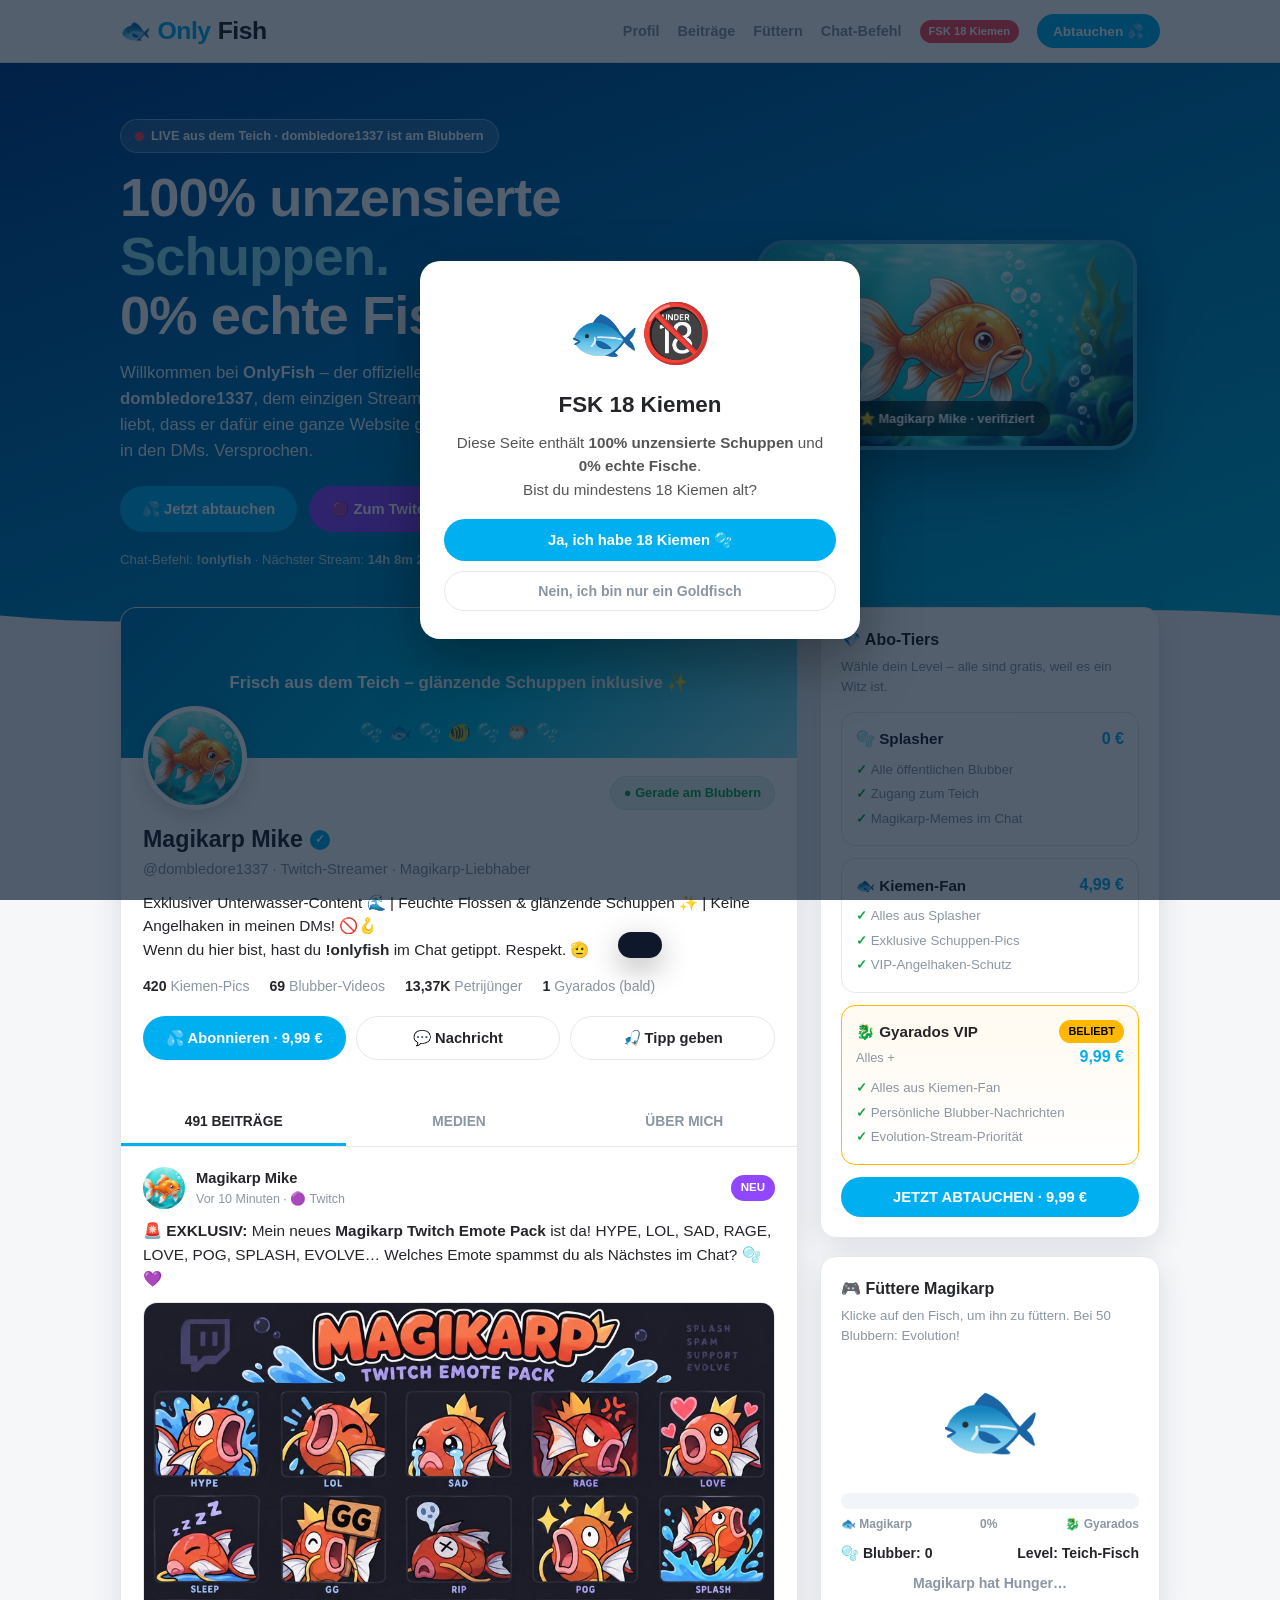
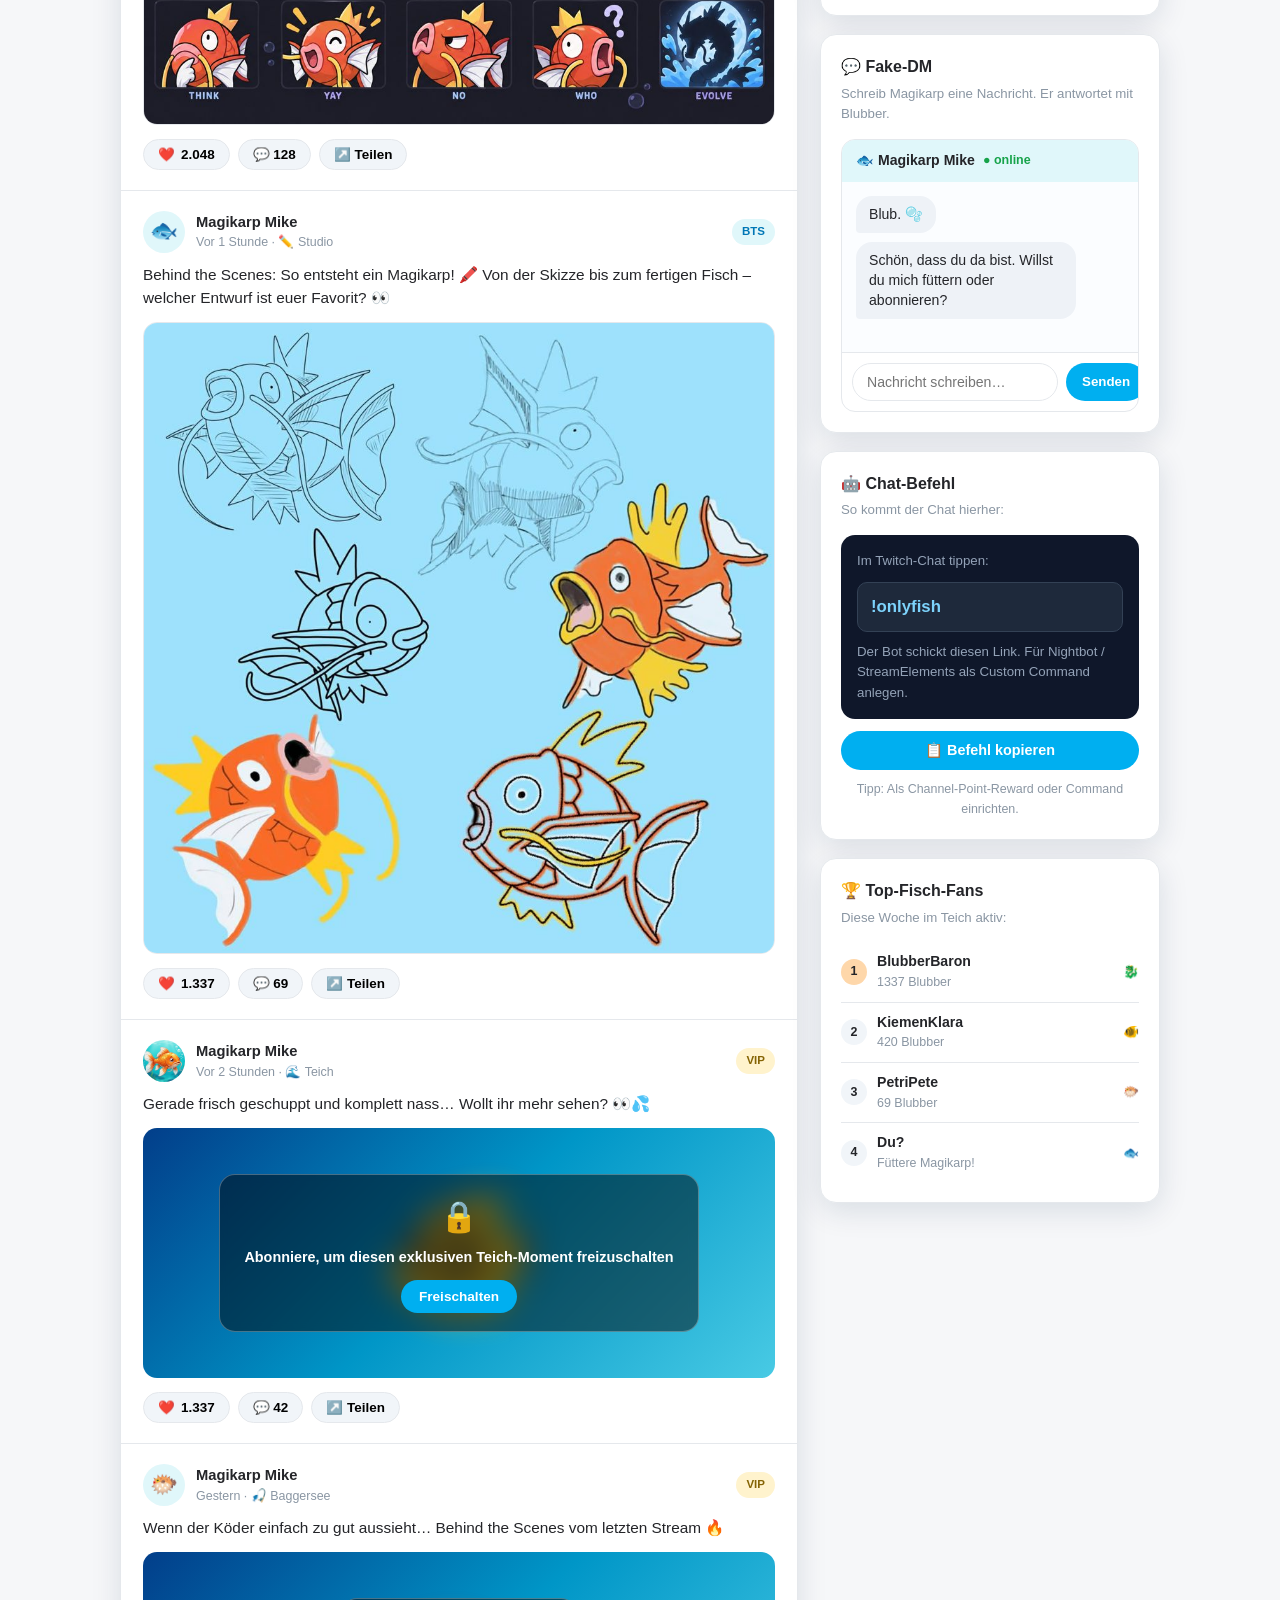
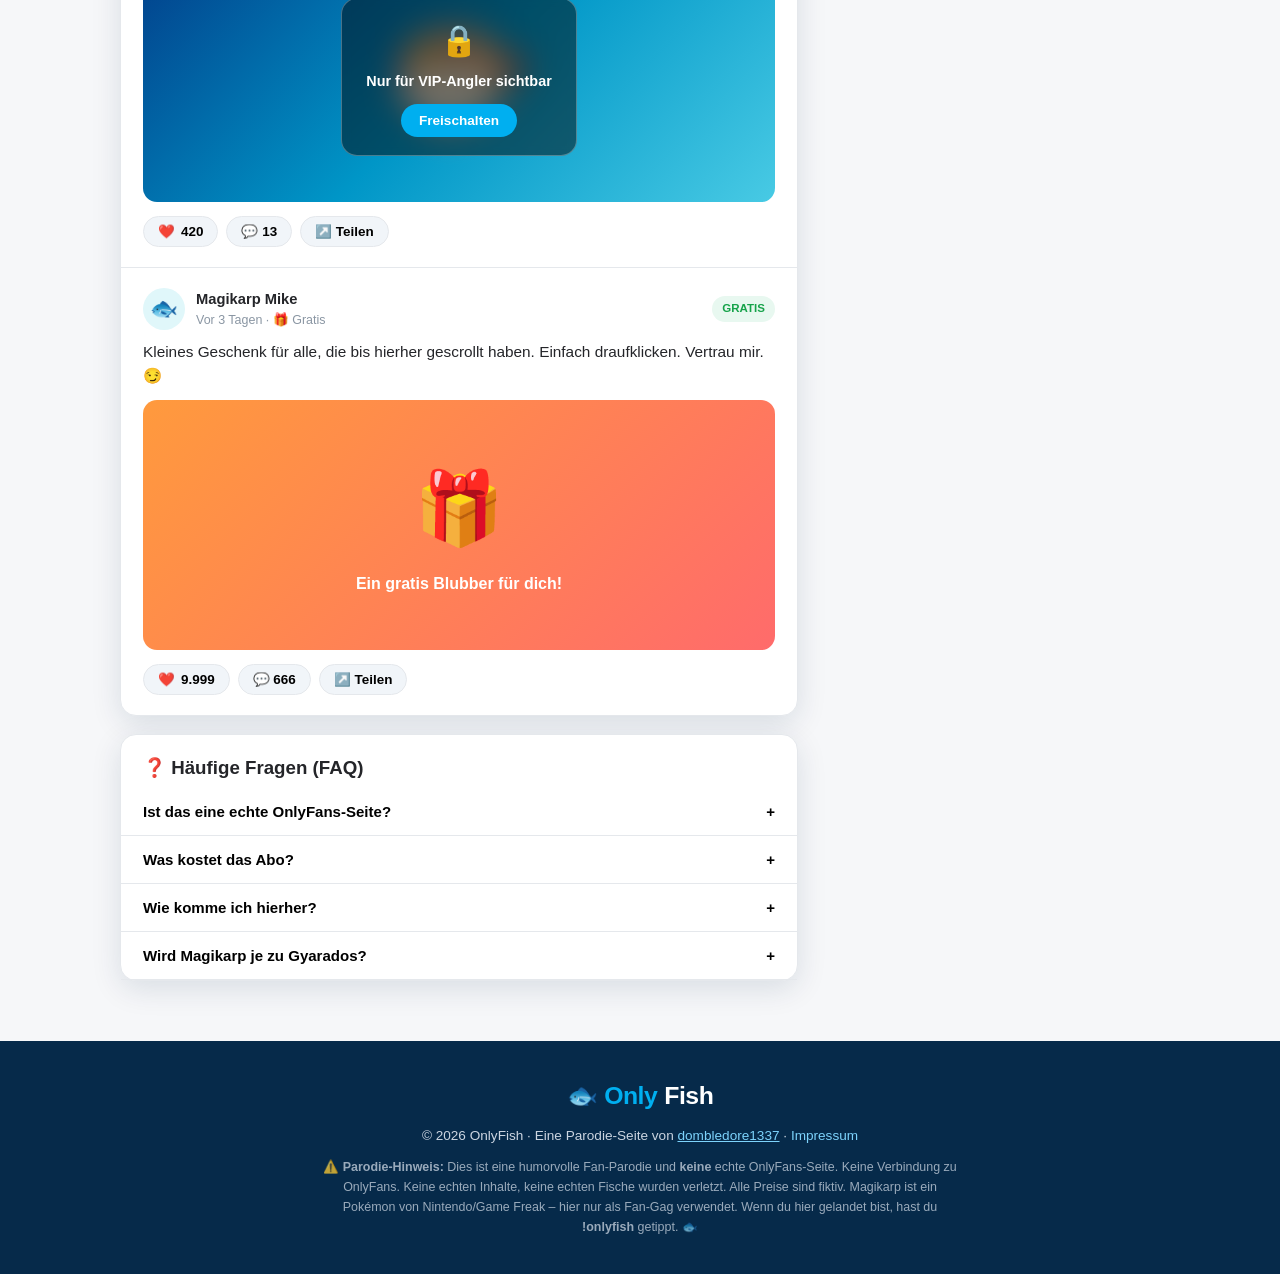
==== index.html @ af82e1e9 "Neue Posts: Magikarp Emote Pack + Skizzen als Feed-Beiträge Co-authored-by: arena-agent <297053741+a" ====
<!DOCTYPE html>
<html lang="de">
<head>
<meta charset="UTF-8" />
<meta name="viewport" content="width=device-width, initial-scale=1.0" />
<title>OnlyFish 🐟 – dombledore1337 | Exklusiver Unterwasser-Content</title>
<meta name="description" content="OnlyFish – Die lustigste Parodie-Seite für dombledore1337. 100% unzensierte Schuppen, 0% echte Fische. !onlyfish" />
<link rel="icon" href="data:image/svg+xml,<svg xmlns=%22http://www.w3.org/2000/svg%22 viewBox=%220 0 100 100%22><text y=%22.9em%22 font-size=%2290%22>🐟</text></svg>" />
<style>
  :root{
    --primary:#00aff0; --primary-dark:#008ec4; --primary-light:#e0f7fa;
    --bg:#f6f7f9; --card:#ffffff; --text:#242529; --muted:#8a96a3; --border:#e5e8ec;
    --twitch:#9146ff; --pink:#ff4d8d; --gold:#ffb800; --green:#16a34a;
    --deep:#062a4a; --sea:#0077b6; --aqua:#00b4d8;
    --radius:16px; --shadow:0 8px 30px rgba(2,44,74,.12);
  }
  *{box-sizing:border-box;margin:0;padding:0;font-family:-apple-system,BlinkMacSystemFont,"Segoe UI",Roboto,Helvetica,Arial,sans-serif}
  html{scroll-behavior:smooth}
  body{background:var(--bg);color:var(--text);line-height:1.55;overflow-x:hidden}
  a{color:inherit}
  button{font-family:inherit}

  /* ---------- HEADER ---------- */
  header{background:rgba(255,255,255,.92);backdrop-filter:blur(10px);border-bottom:1px solid var(--border);position:sticky;top:0;z-index:50}
  .nav-inner{max-width:1080px;margin:0 auto;padding:12px 20px;display:flex;justify-content:space-between;align-items:center;gap:12px}
  .logo{font-size:1.55rem;font-weight:900;color:var(--primary);letter-spacing:-.5px;display:flex;align-items:center;gap:7px;text-decoration:none}
  .logo span{color:var(--text)}
  .logo .fish{animation:swim 2.4s ease-in-out infinite;display:inline-block}
  @keyframes swim{0%,100%{transform:translateY(0) rotate(-4deg)}50%{transform:translateY(-4px) rotate(4deg)}}
  .nav-links{display:flex;gap:18px;align-items:center;font-size:.9rem;font-weight:600;color:var(--muted)}
  .nav-links a{text-decoration:none}
  .nav-links a:hover{color:var(--primary)}
  .badge-18{background:#ff4757;color:#fff;font-size:.7rem;font-weight:800;padding:3px 9px;border-radius:999px;white-space:nowrap}
  .btn{display:inline-flex;align-items:center;justify-content:center;gap:8px;border:none;border-radius:999px;padding:12px 22px;font-weight:800;font-size:.92rem;cursor:pointer;text-decoration:none;transition:.18s}
  .btn-primary{background:var(--primary);color:#fff}
  .btn-primary:hover{background:var(--primary-dark);transform:translateY(-1px)}
  .btn-twitch{background:var(--twitch);color:#fff}
  .btn-twitch:hover{background:#772ce8;transform:translateY(-1px)}
  .btn-ghost{background:#fff;border:1.5px solid var(--border);color:var(--text)}
  .btn-ghost:hover{border-color:var(--primary);color:var(--primary)}
  .btn-sm{padding:9px 16px;font-size:.85rem}
  @media(max-width:760px){.nav-links a{display:none}.nav-links .btn{padding:9px 14px;font-size:.82rem}}

  /* ---------- HERO ---------- */
  .hero{position:relative;background:linear-gradient(160deg,#023e8a 0%,#0077b6 45%,#00b4d8 100%);color:#fff;overflow:hidden}
  .hero-inner{max-width:1080px;margin:0 auto;padding:56px 20px 64px;display:grid;grid-template-columns:1.15fr .85fr;gap:36px;align-items:center;position:relative;z-index:2}
  @media(max-width:820px){.hero-inner{grid-template-columns:1fr;padding:36px 20px 48px}}
  .live-pill{display:inline-flex;align-items:center;gap:7px;background:rgba(255,255,255,.16);border:1px solid rgba(255,255,255,.35);padding:6px 14px;border-radius:999px;font-size:.8rem;font-weight:700;margin-bottom:16px}
  .live-dot{width:9px;height:9px;border-radius:50%;background:#ff4757;box-shadow:0 0 0 0 rgba(255,71,87,.6);animation:pulse 1.6s infinite}
  @keyframes pulse{70%{box-shadow:0 0 0 8px rgba(255,71,87,0)}100%{box-shadow:0 0 0 0 rgba(255,71,87,0)}}
  .hero h1{font-size:clamp(2rem,5vw,3.4rem);line-height:1.08;letter-spacing:-1px;margin-bottom:14px}
  .hero h1 em{font-style:normal;color:#90e0ef}
  .hero p{font-size:1.05rem;opacity:.92;max-width:520px;margin-bottom:22px}
  .hero-ctas{display:flex;gap:12px;flex-wrap:wrap;margin-bottom:18px}
  .hero-note{font-size:.82rem;opacity:.75}
  .hero-art{position:relative;display:flex;justify-content:center}
  .hero-art img{width:100%;max-width:380px;border-radius:28px;box-shadow:0 24px 60px rgba(0,0,0,.35);border:4px solid rgba(255,255,255,.25);animation:bob 4s ease-in-out infinite}
  @keyframes bob{0%,100%{transform:translateY(0) rotate(-1deg)}50%{transform:translateY(-12px) rotate(1deg)}}
  .hero-badge{position:absolute;bottom:14px;left:50%;transform:translateX(-50%);background:rgba(0,0,0,.55);backdrop-filter:blur(6px);padding:8px 16px;border-radius:999px;font-size:.8rem;font-weight:700;white-space:nowrap}
  .wave{position:absolute;bottom:-2px;left:0;width:100%;display:block}
  .bubble{position:absolute;border-radius:50%;background:radial-gradient(circle at 30% 30%,rgba(255,255,255,.9),rgba(255,255,255,.15));border:1px solid rgba(255,255,255,.4);animation:rise linear infinite;pointer-events:none}
  @keyframes rise{from{transform:translateY(20px);opacity:0}15%{opacity:.9}to{transform:translateY(-560px);opacity:0}}

  /* ---------- LAYOUT ---------- */
  .layout{max-width:1080px;margin:-28px auto 60px;padding:0 20px;display:grid;grid-template-columns:1fr 340px;gap:22px;position:relative;z-index:3;align-items:start}
  @media(max-width:920px){.layout{grid-template-columns:1fr;margin-top:18px}}
  .card{background:var(--card);border:1px solid var(--border);border-radius:var(--radius);box-shadow:var(--shadow)}
  .sidebar{position:sticky;top:76px;display:flex;flex-direction:column;gap:18px}
  @media(max-width:920px){.sidebar{position:static}}

  /* ---------- PROFILE ---------- */
  .profile-card{overflow:hidden}
  .profile-banner{height:150px;background:linear-gradient(135deg,#0077b6,#00b4d8 55%,#90e0ef);position:relative;display:flex;align-items:center;justify-content:center;color:#fff;font-weight:800;font-size:1.05rem;text-align:center;padding:16px}
  .profile-banner::after{content:"🫧 🐟 🫧 🐠 🫧 🐡 🫧";position:absolute;bottom:10px;font-size:1.2rem;opacity:.8}
  .profile-body{padding:0 22px 22px}
  .avatar-row{display:flex;justify-content:space-between;align-items:flex-end;margin-top:-52px;margin-bottom:12px;position:relative;z-index:2}
  .avatar{width:104px;height:104px;border-radius:50%;border:5px solid #fff;overflow:hidden;background:var(--primary-light);box-shadow:0 6px 18px rgba(0,0,0,.15)}
  .avatar img{width:100%;height:100%;object-fit:cover;display:block}
  .status-pill{background:#e8f8f0;color:var(--green);font-size:.8rem;font-weight:700;padding:6px 13px;border-radius:999px;border:1px solid #bbf7d0}
  .profile-name{font-size:1.45rem;font-weight:900;display:flex;align-items:center;gap:7px;flex-wrap:wrap}
  .verified{background:var(--primary);color:#fff;font-size:.72rem;width:20px;height:20px;border-radius:50%;display:inline-flex;align-items:center;justify-content:center;font-weight:900}
  .handle{color:var(--muted);font-size:.92rem;margin-bottom:10px}
  .bio{font-size:.96rem;margin-bottom:14px}
  .stats{display:flex;gap:20px;flex-wrap:wrap;font-size:.88rem;color:var(--muted);margin-bottom:18px}
  .stats strong{color:var(--text)}
  .profile-actions{display:flex;gap:10px;flex-wrap:wrap}
  .profile-actions .btn{flex:1;min-width:140px}

  /* ---------- TABS ---------- */
  .tabs{display:flex;border-bottom:1px solid var(--border);margin-top:18px}
  .tab{flex:1;text-align:center;padding:14px 8px;font-weight:800;font-size:.86rem;color:var(--muted);cursor:pointer;border-bottom:3px solid transparent;background:none;border-top:none;border-left:none;border-right:none}
  .tab.active{color:var(--text);border-bottom-color:var(--primary)}

  /* ---------- POSTS ---------- */
  .post{padding:20px 22px;border-bottom:1px solid var(--border)}
  .post:last-child{border-bottom:none}
  .post-header{display:flex;align-items:center;gap:11px;margin-bottom:10px}
  .post-avatar{width:42px;height:42px;border-radius:50%;background:var(--primary-light);display:flex;align-items:center;justify-content:center;font-size:1.4rem;overflow:hidden;flex-shrink:0}
  .post-avatar img{width:100%;height:100%;object-fit:cover}
  .post-meta{font-size:.92rem}
  .post-meta .time{display:block;font-size:.78rem;color:var(--muted)}
  .post-tag{margin-left:auto;background:#fff3cd;color:#856404;font-size:.72rem;font-weight:800;padding:4px 10px;border-radius:999px}
  .post-caption{margin-bottom:12px;font-size:.96rem}
  .locked-media{position:relative;height:250px;border-radius:14px;overflow:hidden;background:linear-gradient(135deg,#023e8a,#0096c7,#48cae4);display:flex;align-items:center;justify-content:center;cursor:pointer}
  .locked-media .big-emoji{position:absolute;font-size:8rem;filter:blur(16px);opacity:.9;user-select:none}
  .lock-overlay{position:relative;z-index:2;background:rgba(0,0,0,.48);backdrop-filter:blur(4px);padding:18px 24px;border-radius:16px;border:1px solid rgba(255,255,255,.28);text-align:center;color:#fff;max-width:85%}
  .lock-overlay .lock-icon{font-size:1.9rem;margin-bottom:6px}
  .lock-overlay p{font-size:.9rem;font-weight:700;margin-bottom:12px}
  .btn-unlock{background:var(--primary);color:#fff;border:none;padding:9px 18px;border-radius:999px;font-size:.85rem;font-weight:800;cursor:pointer}
  .post-actions{display:flex;gap:8px;margin-top:14px;flex-wrap:wrap}
  .action-btn{background:#f1f5f9;border:1px solid var(--border);border-radius:999px;padding:7px 14px;font-size:.84rem;font-weight:700;cursor:pointer;display:inline-flex;gap:6px;align-items:center;transition:.15s}
  .action-btn:hover{border-color:var(--primary);color:var(--primary)}
  .action-btn.liked{background:#ffeef5;border-color:#ffc2d6;color:#e0245e}
  .free-media{height:250px;border-radius:14px;background:linear-gradient(135deg,#ff9a3d,#ff6b6b);display:flex;flex-direction:column;align-items:center;justify-content:center;color:#fff;text-align:center;padding:20px}
  .free-media .big{font-size:4.5rem;margin-bottom:8px}
  .free-media p{font-weight:800}
  .post-image{width:100%;border-radius:14px;display:block;border:1px solid var(--border);cursor:zoom-in;transition:transform .2s}
  .post-image:hover{transform:scale(1.01)}

  /* ---------- SIDEBAR BOXES ---------- */
  .side-box{padding:20px}
  .side-box h3{font-size:1rem;font-weight:900;margin-bottom:4px}
  .side-box .sub{font-size:.83rem;color:var(--muted);margin-bottom:14px}
  .tier{border:1.5px solid var(--border);border-radius:14px;padding:14px;margin-bottom:12px;cursor:pointer;transition:.15s;position:relative}
  .tier:hover{border-color:var(--primary);transform:translateY(-1px)}
  .tier.vip{border-color:var(--gold);background:linear-gradient(180deg,#fffaf0,#fff)}
  .tier-top{display:flex;justify-content:space-between;align-items:center;margin-bottom:6px}
  .tier-name{font-weight:900;font-size:.95rem}
  .tier-price{font-weight:900;color:var(--primary)}
  .tier ul{list-style:none;font-size:.83rem;color:var(--muted)}
  .tier li{padding:2px 0}
  .tier li::before{content:"✓ ";color:var(--green);font-weight:900}
  .vip-badge{background:var(--gold);color:#000;font-size:.68rem;font-weight:900;padding:3px 9px;border-radius:999px}
  .cmd-box{background:#0f172a;color:#e2e8f0;border-radius:14px;padding:16px;margin-bottom:12px}
  .cmd-box code{display:block;background:#1e293b;border:1px solid #334155;border-radius:10px;padding:11px 13px;font-size:1.05rem;font-weight:800;color:#7dd3fc;margin:10px 0;word-break:break-all}
  .cmd-box p{font-size:.83rem;color:#94a3b8}
  .copy-btn{width:100%;background:var(--primary);color:#fff;border:none;border-radius:999px;padding:11px;font-weight:800;cursor:pointer;font-size:.9rem}
  .copy-btn:hover{background:var(--primary-dark)}
  .fan-row{display:flex;align-items:center;gap:10px;padding:9px 0;border-bottom:1px solid var(--border);font-size:.88rem}
  .fan-row:last-child{border-bottom:none}
  .fan-rank{width:26px;height:26px;border-radius:50%;background:#f1f5f9;display:flex;align-items:center;justify-content:center;font-weight:900;font-size:.78rem;flex-shrink:0}
  .fan-row:nth-child(1) .fan-rank{background:var(--gold)}
  .fan-row:nth-child(2) .fan-rank{background:#e2e8f0}
  .fan-row:nth-child(3) .fan-rank{background:#fed7aa}
  .fan-name{font-weight:800}
  .fan-fish{margin-left:auto;color:var(--muted);font-size:.8rem}

  /* ---------- GAME ---------- */
  .game-fish{font-size:5.2rem;text-align:center;cursor:pointer;user-select:none;transition:transform .08s;line-height:1.2;padding:10px 0}
  .game-fish:active{transform:scale(1.18) rotate(-6deg)}
  .game-fish.evolved{font-size:6rem}
  .evo-wrap{background:#f1f5f9;border-radius:999px;height:16px;overflow:hidden;margin:12px 0 6px}
  .evo-fill{height:100%;width:0%;background:linear-gradient(90deg,#ff9a3d,#ff6b6b);border-radius:999px;transition:width .25s}
  .evo-labels{display:flex;justify-content:space-between;font-size:.75rem;font-weight:800;color:var(--muted)}
  .game-stats{display:flex;justify-content:space-between;font-size:.88rem;font-weight:700;margin-top:10px}
  .game-msg{text-align:center;font-size:.88rem;color:var(--muted);min-height:1.4em;margin-top:8px;font-weight:600}

  /* ---------- DM ---------- */
  .dm-window{border:1px solid var(--border);border-radius:14px;overflow:hidden}
  .dm-head{background:var(--primary-light);padding:10px 14px;font-weight:800;font-size:.88rem;display:flex;align-items:center;gap:8px}
  .dm-body{padding:14px;display:flex;flex-direction:column;gap:9px;min-height:170px;max-height:240px;overflow-y:auto;background:#fbfdff}
  .bubble-msg{max-width:82%;padding:9px 13px;border-radius:16px;font-size:.88rem;line-height:1.4}
  .bubble-msg.them{background:#eef2f7;border-bottom-left-radius:4px;align-self:flex-start}
  .bubble-msg.me{background:var(--primary);color:#fff;border-bottom-right-radius:4px;align-self:flex-end}
  .dm-input-row{display:flex;gap:8px;padding:10px;border-top:1px solid var(--border)}
  .dm-input-row input{flex:1;border:1.5px solid var(--border);border-radius:999px;padding:10px 14px;font-size:.88rem;outline:none}
  .dm-input-row input:focus{border-color:var(--primary)}
  .dm-input-row button{background:var(--primary);color:#fff;border:none;border-radius:999px;padding:10px 16px;font-weight:800;cursor:pointer}

  /* ---------- FAQ ---------- */
  .faq-item{border-bottom:1px solid var(--border)}
  .faq-q{width:100%;background:none;border:none;text-align:left;padding:15px 22px;font-weight:800;font-size:.94rem;cursor:pointer;display:flex;justify-content:space-between;align-items:center;gap:10px}
  .faq-a{display:none;padding:0 22px 16px;font-size:.9rem;color:#555}
  .faq-item.open .faq-a{display:block}
  .faq-item.open .faq-q{color:var(--primary)}

  /* ---------- FOOTER ---------- */
  footer{background:var(--deep);color:#cbd5e1;text-align:center;padding:36px 20px;font-size:.85rem}
  footer .logo{justify-content:center;margin-bottom:10px}
  footer a{color:#7dd3fc;cursor:pointer}
  .disclaimer{max-width:640px;margin:12px auto 0;font-size:.78rem;opacity:.75;line-height:1.6}

  /* ---------- MODAL / TOAST / AGEGATE ---------- */
  .modal-backdrop{position:fixed;inset:0;background:rgba(2,20,40,.68);display:none;align-items:center;justify-content:center;padding:20px;z-index:100}
  .modal-backdrop.open{display:flex}
  .modal{background:#fff;max-width:440px;width:100%;border-radius:20px;padding:28px 24px;text-align:center;box-shadow:0 24px 60px rgba(0,0,0,.35);animation:popIn .22s ease;max-height:90vh;overflow-y:auto}
  @keyframes popIn{from{transform:scale(.92);opacity:0}to{transform:scale(1);opacity:1}}
  .modal-emoji{font-size:3.6rem;margin-bottom:10px}
  .modal h2{font-size:1.4rem;margin-bottom:8px}
  .modal p{color:#555;font-size:.95rem;margin-bottom:18px}
  .modal-actions{display:flex;flex-direction:column;gap:10px}
  .btn-close{background:transparent;border:1.5px solid var(--border);color:var(--muted);padding:11px;border-radius:999px;font-size:.88rem;cursor:pointer;font-weight:700}
  .shake{animation:shake .4s}
  @keyframes shake{0%,100%{transform:translateX(0)}25%{transform:translateX(-7px)}75%{transform:translateX(7px)}}
  #toast{position:fixed;bottom:22px;left:50%;transform:translate(-50%,80px);background:#0f172a;color:#fff;padding:13px 22px;border-radius:999px;font-weight:700;font-size:.9rem;z-index:200;transition:transform .3s;box-shadow:0 10px 30px rgba(0,0,0,.3);max-width:92vw;text-align:center}
  #toast.show{transform:translate(-50%,0)}
  .splash{position:fixed;pointer-events:none;z-index:150;font-size:1.1rem;animation:splashUp .8s ease-out forwards}
  @keyframes splashUp{from{transform:translateY(0) scale(1);opacity:1}to{transform:translateY(-70px) scale(1.4);opacity:0}}
  .confetti{position:fixed;pointer-events:none;z-index:160;font-size:1.4rem;animation:fall linear forwards}
  @keyframes fall{from{transform:translateY(-40px) rotate(0)}to{transform:translateY(105vh) rotate(540deg)}}
  .hidden{display:none!important}
</style>
</head>
<body>

<!-- AGE GATE -->
<div class="modal-backdrop open" id="ageGate">
  <div class="modal">
    <div class="modal-emoji">🐟🔞</div>
    <h2>FSK 18 Kiemen</h2>
    <p>Diese Seite enthält <strong>100% unzensierte Schuppen</strong> und <strong>0% echte Fische</strong>.<br>Bist du mindestens 18 Kiemen alt?</p>
    <div class="modal-actions">
      <button class="btn btn-primary" onclick="closeAgeGate()">Ja, ich habe 18 Kiemen 🫧</button>
      <button class="btn-close" onclick="ageGateDeny()">Nein, ich bin nur ein Goldfisch</button>
    </div>
  </div>
</div>

<header>
  <div class="nav-inner">
    <a class="logo" href="#"><span class="fish">🐟</span> Only<span>Fish</span></a>
    <nav class="nav-links">
      <a href="#profil">Profil</a>
      <a href="#beitraege">Beiträge</a>
      <a href="#spiel">Füttern</a>
      <a href="#befehl">Chat-Befehl</a>
      <span class="badge-18">FSK 18 Kiemen</span>
      <button class="btn btn-primary btn-sm" onclick="openModal('abo')">Abtauchen 💦</button>
    </nav>
  </div>
</header>

<!-- HERO -->
<section class="hero" id="hero">
  <div class="hero-inner">
    <div>
      <div class="live-pill"><span class="live-dot"></span> LIVE aus dem Teich · dombledore1337 ist am Blubbern</div>
      <h1>100% unzensierte <em>Schuppen.</em><br>0% echte Fische.</h1>
      <p>Willkommen bei <strong>OnlyFish</strong> – der offiziellen Parodie-Seite von <strong>dombledore1337</strong>, dem einzigen Streamer, der Magikarp so sehr liebt, dass er dafür eine ganze Website gebaut hat. Keine Angelhaken in den DMs. Versprochen.</p>
      <div class="hero-ctas">
        <button class="btn btn-primary" onclick="openModal('abo')">💦 Jetzt abtauchen</button>
        <a class="btn btn-twitch" href="https://www.twitch.tv/dombledore1337" target="_blank" rel="noopener">🟣 Zum Twitch-Stream</a>
      </div>
      <div class="hero-note">Chat-Befehl: <strong>!onlyfish</strong> · Nächster Stream: <strong id="countdown">–</strong></div>
    </div>
    <div class="hero-art">
      <img src="assets/magikarp-hero.jpg" alt="Magikarp – das Gesicht von OnlyFish" onerror="this.style.display='none'" />
      <div class="hero-badge">⭐ Magikarp Mike · verifiziert</div>
    </div>
  </div>
  <svg class="wave" viewBox="0 0 1440 70" preserveAspectRatio="none" height="50"><path fill="#f6f7f9" d="M0,40 C240,70 480,10 720,35 C960,60 1200,15 1440,40 L1440,70 L0,70 Z"/></svg>
</section>

<div class="layout">
  <!-- MAIN -->
  <main>
    <!-- PROFILE -->
    <section class="card profile-card" id="profil">
      <div class="profile-banner">Frisch aus dem Teich – glänzende Schuppen inklusive ✨</div>
      <div class="profile-body">
        <div class="avatar-row">
          <div class="avatar"><img src="assets/magikarp-hero.jpg" alt="Magikarp Avatar" onerror="this.parentElement.innerHTML='🐟'" /></div>
          <div class="status-pill">● Gerade am Blubbern</div>
        </div>
        <h1 class="profile-name">Magikarp Mike <span class="verified">✓</span></h1>
        <div class="handle">@dombledore1337 · Twitch-Streamer · Magikarp-Liebhaber</div>
        <p class="bio">Exklusiver Unterwasser-Content 🌊 | Feuchte Flossen &amp; glänzende Schuppen ✨ | Keine Angelhaken in meinen DMs! 🚫🪝<br>Wenn du hier bist, hast du <strong>!onlyfish</strong> im Chat getippt. Respekt. 🫡</p>
        <div class="stats">
          <span><strong>420</strong> Kiemen-Pics</span>
          <span><strong>69</strong> Blubber-Videos</span>
          <span><strong>13,37K</strong> Petrijünger</span>
          <span><strong>1</strong> Gyarados (bald)</span>
        </div>
        <div class="profile-actions">
          <button class="btn btn-primary" onclick="openModal('abo')">💦 Abonnieren · 9,99 €</button>
          <button class="btn btn-ghost" onclick="scrollToDM()">💬 Nachricht</button>
          <button class="btn btn-ghost" onclick="openModal('tip')">🎣 Tipp geben</button>
        </div>
      </div>
      <div class="tabs">
        <button class="tab active" onclick="switchTab(this,'feed')">491 BEITRÄGE</button>
        <button class="tab" onclick="switchTab(this,'media')">MEDIEN</button>
        <button class="tab" onclick="switchTab(this,'about')">ÜBER MICH</button>
      </div>

      <!-- FEED -->
      <div id="tab-feed">
        <article class="post">
          <div class="post-header">
            <div class="post-avatar"><img src="assets/magikarp-hero.jpg" alt="" onerror="this.outerHTML='🐟'" /></div>
            <div class="post-meta"><strong>Magikarp Mike</strong><span class="time">Vor 10 Minuten · 🟣 Twitch</span></div>
            <span class="post-tag" style="background:#9146ff;color:#fff">NEU</span>
          </div>
          <p class="post-caption">🚨 <strong>EXKLUSIV:</strong> Mein neues <strong>Magikarp Twitch Emote Pack</strong> ist da! HYPE, LOL, SAD, RAGE, LOVE, POG, SPLASH, EVOLVE… Welches Emote spammst du als Nächstes im Chat? 🫧💜</p>
          <a href="assets/magikarp-emotes.jpg" target="_blank" rel="noopener"><img class="post-image" src="assets/magikarp-emotes.jpg" alt="Magikarp Twitch Emote Pack – 15 Emotes" /></a>
          <div class="post-actions">
            <button class="action-btn" onclick="toggleLike(this)">❤️ <span>2.048</span></button>
            <button class="action-btn" onclick="openModal('post')">💬 128</button>
            <button class="action-btn" onclick="sharePost()">↗️ Teilen</button>
          </div>
        </article>

        <article class="post">
          <div class="post-header">
            <div class="post-avatar">🐟</div>
            <div class="post-meta"><strong>Magikarp Mike</strong><span class="time">Vor 1 Stunde · ✏️ Studio</span></div>
            <span class="post-tag" style="background:#e0f7fa;color:#0077b6">BTS</span>
          </div>
          <p class="post-caption">Behind the Scenes: So entsteht ein Magikarp! 🖍️ Von der Skizze bis zum fertigen Fisch – welcher Entwurf ist euer Favorit? 👀</p>
          <a href="assets/magikarp-sketches.jpg" target="_blank" rel="noopener"><img class="post-image" src="assets/magikarp-sketches.jpg" alt="Magikarp Skizzen – vom Entwurf zum fertigen Fisch" /></a>
          <div class="post-actions">
            <button class="action-btn" onclick="toggleLike(this)">❤️ <span>1.337</span></button>
            <button class="action-btn" onclick="openModal('post')">💬 69</button>
            <button class="action-btn" onclick="sharePost()">↗️ Teilen</button>
          </div>
        </article>

        <article class="post">
          <div class="post-header">
            <div class="post-avatar"><img src="assets/magikarp-hero.jpg" alt="" onerror="this.outerHTML='🐟'" /></div>
            <div class="post-meta"><strong>Magikarp Mike</strong><span class="time">Vor 2 Stunden · 🌊 Teich</span></div>
            <span class="post-tag">VIP</span>
          </div>
          <p class="post-caption">Gerade frisch geschuppt und komplett nass… Wollt ihr mehr sehen? 👀💦</p>
          <div class="locked-media" onclick="openModal('post')">
            <div class="big-emoji">🐠</div>
            <div class="lock-overlay">
              <div class="lock-icon">🔒</div>
              <p>Abonniere, um diesen exklusiven Teich-Moment freizuschalten</p>
              <button class="btn-unlock">Freischalten</button>
            </div>
          </div>
          <div class="post-actions">
            <button class="action-btn" onclick="toggleLike(this)">❤️ <span>1.337</span></button>
            <button class="action-btn" onclick="openModal('post')">💬 42</button>
            <button class="action-btn" onclick="sharePost()">↗️ Teilen</button>
          </div>
        </article>

        <article class="post">
          <div class="post-header">
            <div class="post-avatar">🐡</div>
            <div class="post-meta"><strong>Magikarp Mike</strong><span class="time">Gestern · 🎣 Baggersee</span></div>
            <span class="post-tag">VIP</span>
          </div>
          <p class="post-caption">Wenn der Köder einfach zu gut aussieht… Behind the Scenes vom letzten Stream 🔥</p>
          <div class="locked-media" onclick="openModal('post')">
            <div class="big-emoji">🐡</div>
            <div class="lock-overlay">
              <div class="lock-icon">🔒</div>
              <p>Nur für VIP-Angler sichtbar</p>
              <button class="btn-unlock">Freischalten</button>
            </div>
          </div>
          <div class="post-actions">
            <button class="action-btn" onclick="toggleLike(this)">❤️ <span>420</span></button>
            <button class="action-btn" onclick="openModal('post')">💬 13</button>
            <button class="action-btn" onclick="sharePost()">↗️ Teilen</button>
          </div>
        </article>

        <article class="post">
          <div class="post-header">
            <div class="post-avatar">🐟</div>
            <div class="post-meta"><strong>Magikarp Mike</strong><span class="time">Vor 3 Tagen · 🎁 Gratis</span></div>
            <span class="post-tag" style="background:#e8f8f0;color:#16a34a">GRATIS</span>
          </div>
          <p class="post-caption">Kleines Geschenk für alle, die bis hierher gescrollt haben. Einfach draufklicken. Vertrau mir. 😏</p>
          <div class="free-media">
            <div class="big">🎁</div>
            <p>Ein gratis Blubber für dich!</p>
          </div>
          <div class="post-actions">
            <button class="action-btn" onclick="toggleLike(this)">❤️ <span>9.999</span></button>
            <button class="action-btn" onclick="freeGift()">💬 666</button>
            <button class="action-btn" onclick="sharePost()">↗️ Teilen</button>
          </div>
        </article>
      </div>

      <!-- MEDIA -->
      <div id="tab-media" class="hidden">
        <article class="post">
          <p class="post-caption">📸 <strong>Medien-Galerie:</strong> Alle 420 Kiemen-Pics sind hinter der Paywall. Hier gibt's nur ein paar Vorschau-Blasen:</p>
          <div style="display:grid;grid-template-columns:repeat(3,1fr);gap:10px">
            <a href="assets/magikarp-emotes.jpg" target="_blank" rel="noopener"><img src="assets/magikarp-emotes.jpg" alt="Emote Pack" style="width:100%;height:130px;object-fit:cover;border-radius:12px;border:1px solid var(--border);display:block" /></a>
            <a href="assets/magikarp-sketches.jpg" target="_blank" rel="noopener"><img src="assets/magikarp-sketches.jpg" alt="Magikarp Skizzen" style="width:100%;height:130px;object-fit:cover;border-radius:12px;border:1px solid var(--border);display:block" /></a>
            <div class="locked-media" style="height:130px" onclick="openModal('post')"><div class="big-emoji" style="font-size:3rem">🐟</div><div class="lock-overlay" style="padding:8px 12px"><div class="lock-icon" style="font-size:1.1rem">🔒</div></div></div>
            <div class="locked-media" style="height:130px" onclick="openModal('post')"><div class="big-emoji" style="font-size:3rem">🐠</div><div class="lock-overlay" style="padding:8px 12px"><div class="lock-icon" style="font-size:1.1rem">🔒</div></div></div>
            <div class="locked-media" style="height:130px" onclick="openModal('post')"><div class="big-emoji" style="font-size:3rem">🐡</div><div class="lock-overlay" style="padding:8px 12px"><div class="lock-icon" style="font-size:1.1rem">🔒</div></div></div>
            <div class="locked-media" style="height:130px" onclick="openModal('post')"><div class="big-emoji" style="font-size:3rem">🦑</div><div class="lock-overlay" style="padding:8px 12px"><div class="lock-icon" style="font-size:1.1rem">🔒</div></div></div>
            <div class="locked-media" style="height:130px" onclick="openModal('post')"><div class="big-emoji" style="font-size:3rem">🐙</div><div class="lock-overlay" style="padding:8px 12px"><div class="lock-icon" style="font-size:1.1rem">🔒</div></div></div>
            <div class="locked-media" style="height:130px" onclick="openModal('post')"><div class="big-emoji" style="font-size:3rem">🦐</div><div class="lock-overlay" style="padding:8px 12px"><div class="lock-icon" style="font-size:1.1rem">🔒</div></div></div>
          </div>
        </article>
      </div>

      <!-- ABOUT -->
      <div id="tab-about" class="hidden">
        <article class="post">
          <p class="post-caption"><strong>Über Magikarp Mike:</strong></p>
          <p style="font-size:.94rem;color:#444;margin-bottom:10px">Ich bin dombledore1337 – Twitch-Streamer, Magikarp-Fanatiker und stolzer Besitzer von 0 echten Fischen. Diese Seite ist ein Gag, den du per Chat-Befehl <strong>!onlyfish</strong> aufrufen kannst. Alles hier ist Parodie. Jeder Klick führt dich zurück in den Stream. So ist das.</p>
          <p style="font-size:.94rem;color:#444">Meine Mission: Aus Magikarp wird Gyarados. Aus Chat wird Community. Aus Blubber wird Legende. 🐉</p>
        </article>
      </div>
    </section>

    <!-- FAQ -->
    <section class="card" style="margin-top:18px">
      <div style="padding:18px 22px 6px"><h3 style="font-weight:900">❓ Häufige Fragen (FAQ)</h3></div>
      <div class="faq-item">
        <button class="faq-q" onclick="toggleFaq(this)">Ist das eine echte OnlyFans-Seite? <span>+</span></button>
        <div class="faq-a">Nein! OnlyFish ist eine Parodie. Keine echten Inhalte, keine echten Fische, keine echten Abos. Nur Blubber.</div>
      </div>
      <div class="faq-item">
        <button class="faq-q" onclick="toggleFaq(this)">Was kostet das Abo? <span>+</span></button>
        <div class="faq-a">9,99 € / Monat – aber nur als Witz. Spar dir das Geld lieber für ein echtes Twitch-Sub bei dombledore1337. Das ist günstiger für deine Seele.</div>
      </div>
      <div class="faq-item">
        <button class="faq-q" onclick="toggleFaq(this)">Wie komme ich hierher? <span>+</span></button>
        <div class="faq-a">Du hast <strong>!onlyfish</strong> im Twitch-Chat getippt. Der Bot hat dir diesen Link geschickt. Willkommen im Teich. 🐟</div>
      </div>
      <div class="faq-item">
        <button class="faq-q" onclick="toggleFaq(this)">Wird Magikarp je zu Gyarados? <span>+</span></button>
        <div class="faq-a">Füttere ihn unten 50-mal und schau selbst. Spoiler: Es wird wild. 🐉</div>
      </div>
    </section>
  </main>

  <!-- SIDEBAR -->
  <aside class="sidebar">
    <!-- ABO -->
    <section class="card side-box" id="abo">
      <h3>💎 Abo-Tiers</h3>
      <p class="sub">Wähle dein Level – alle sind gratis, weil es ein Witz ist.</p>
      <div class="tier" onclick="openModal('abo')">
        <div class="tier-top"><span class="tier-name">🫧 Splasher</span><span class="tier-price">0 €</span></div>
        <ul><li>Alle öffentlichen Blubber</li><li>Zugang zum Teich</li><li>Magikarp-Memes im Chat</li></ul>
      </div>
      <div class="tier" onclick="openModal('abo')">
        <div class="tier-top"><span class="tier-name">🐟 Kiemen-Fan</span><span class="tier-price">4,99 €</span></div>
        <ul><li>Alles aus Splasher</li><li>Exklusive Schuppen-Pics</li><li>VIP-Angelhaken-Schutz</li></ul>
      </div>
      <div class="tier vip" onclick="openModal('abo')">
        <div class="tier-top"><span class="tier-name">🐉 Gyarados VIP</span><span class="vip-badge">BELIEBT</span></div>
        <div class="tier-top" style="margin-top:-4px"><span style="font-size:.8rem;color:var(--muted)">Alles +</span><span class="tier-price">9,99 €</span></div>
        <ul><li>Alles aus Kiemen-Fan</li><li>Persönliche Blubber-Nachrichten</li><li>Evolution-Stream-Priorität</li></ul>
      </div>
      <button class="btn btn-primary" style="width:100%" onclick="openModal('abo')">JETZT ABTAUCHEN · 9,99 €</button>
    </section>

    <!-- GAME -->
    <section class="card side-box" id="spiel">
      <h3>🎮 Füttere Magikarp</h3>
      <p class="sub">Klicke auf den Fisch, um ihn zu füttern. Bei 50 Blubbern: Evolution!</p>
      <div class="game-fish" id="gameFish" onclick="feedFish(event)">🐟</div>
      <div class="evo-wrap"><div class="evo-fill" id="evoFill"></div></div>
      <div class="evo-labels"><span>🐟 Magikarp</span><span id="evoPct">0%</span><span>🐉 Gyarados</span></div>
      <div class="game-stats"><span>🫧 Blubber: <strong id="blubberCount">0</strong></span><span>Level: <strong id="levelLabel">Teich-Fisch</strong></span></div>
      <div class="game-msg" id="gameMsg">Magikarp hat Hunger…</div>
    </section>

    <!-- DM -->
    <section class="card side-box" id="dm">
      <h3>💬 Fake-DM</h3>
      <p class="sub">Schreib Magikarp eine Nachricht. Er antwortet mit Blubber.</p>
      <div class="dm-window">
        <div class="dm-head">🐟 Magikarp Mike <span style="color:var(--green);font-size:.78rem">● online</span></div>
        <div class="dm-body" id="dmBody">
          <div class="bubble-msg them">Blub. 🫧</div>
          <div class="bubble-msg them">Schön, dass du da bist. Willst du mich füttern oder abonnieren?</div>
        </div>
        <div class="dm-input-row">
          <input id="dmInput" type="text" placeholder="Nachricht schreiben…" maxlength="120" onkeydown="if(event.key==='Enter')sendDM()" />
          <button onclick="sendDM()">Senden</button>
        </div>
      </div>
    </section>

    <!-- CHAT BEFEHL -->
    <section class="card side-box" id="befehl">
      <h3>🤖 Chat-Befehl</h3>
      <p class="sub">So kommt der Chat hierher:</p>
      <div class="cmd-box">
        <p>Im Twitch-Chat tippen:</p>
        <code>!onlyfish</code>
        <p>Der Bot schickt diesen Link. Für Nightbot / StreamElements als Custom Command anlegen.</p>
      </div>
      <button class="copy-btn" onclick="copyCommand()">📋 Befehl kopieren</button>
      <p style="font-size:.78rem;color:var(--muted);margin-top:10px;text-align:center">Tipp: Als Channel-Point-Reward oder Command einrichten.</p>
    </section>

    <!-- TOP FANS -->
    <section class="card side-box">
      <h3>🏆 Top-Fisch-Fans</h3>
      <p class="sub">Diese Woche im Teich aktiv:</p>
      <div class="fan-row"><div class="fan-rank">1</div><div><div class="fan-name">BlubberBaron</div><div style="font-size:.78rem;color:var(--muted)">1337 Blubber</div></div><span class="fan-fish">🐉</span></div>
      <div class="fan-row"><div class="fan-rank">2</div><div><div class="fan-name">KiemenKlara</div><div style="font-size:.78rem;color:var(--muted)">420 Blubber</div></div><span class="fan-fish">🐠</span></div>
      <div class="fan-row"><div class="fan-rank">3</div><div><div class="fan-name">PetriPete</div><div style="font-size:.78rem;color:var(--muted)">69 Blubber</div></div><span class="fan-fish">🐡</span></div>
      <div class="fan-row"><div class="fan-rank">4</div><div><div class="fan-name">Du?</div><div style="font-size:.78rem;color:var(--muted)">Füttere Magikarp!</div></div><span class="fan-fish">🐟</span></div>
    </section>
  </aside>
</div>

<footer>
  <a class="logo" href="#"><span class="fish">🐟</span> Only<span style="color:#fff">Fish</span></a>
  <div>© 2026 OnlyFish · Eine Parodie-Seite von <a href="https://www.twitch.tv/dombledore1337" target="_blank" rel="noopener">dombledore1337</a> · <a onclick="openModal('impressum')">Impressum</a></div>
  <p class="disclaimer">⚠️ <strong>Parodie-Hinweis:</strong> Dies ist eine humorvolle Fan-Parodie und <strong>keine</strong> echte OnlyFans-Seite. Keine Verbindung zu OnlyFans. Keine echten Inhalte, keine echten Fische wurden verletzt. Alle Preise sind fiktiv. Magikarp ist ein Pokémon von Nintendo/Game Freak – hier nur als Fan-Gag verwendet. Wenn du hier gelandet bist, hast du <strong>!onlyfish</strong> getippt. 🐟</p>
</footer>

<!-- MODAL -->
<div class="modal-backdrop" id="modalBackdrop" onclick="closeModalOnBg(event)">
  <div class="modal" id="modalBox">
    <div class="modal-emoji" id="modalEmoji">🎣</div>
    <h2 id="modalTitle">Erwischt!</h2>
    <p id="modalText">Du hast ernsthaft auf OnlyFish geklickt? Ab zurück in den Twitch-Chat mit dir!</p>
    <div class="modal-actions">
      <a href="https://www.twitch.tv/dombledore1337" target="_blank" rel="noopener" class="btn btn-twitch" id="twitchLink">🟣 Zurück zum Twitch-Stream</a>
      <button class="btn-close" onclick="closeModal()">Schließen &amp; weiter blubbern</button>
    </div>
  </div>
</div>

<div id="toast"></div>

<script>
  const TWITCH = "https://www.twitch.tv/dombledore1337";

  /* ---------- AGE GATE ---------- */
  function closeAgeGate(){
    document.getElementById("ageGate").classList.remove("open");
    showToast("🫧 Willkommen im Teich! Viel Spaß beim Blubbern.");
    splashBurst(window.innerWidth/2, window.innerHeight/2);
  }
  function ageGateDeny(){
    const m = document.querySelector("#ageGate .modal");
    m.classList.add("shake");
    setTimeout(()=>m.classList.remove("shake"),450);
    showToast("🐠 Als Goldfisch hast du nur 3 Sekunden Gedächtnis. Versuch's nochmal!");
  }

  /* ---------- MODAL ---------- */
  const MODALS = {
    abo:      {emoji:"🚨", title:"Nice try, Matrose!", text:"Hier gibt's keine Abo-Fallen, sondern nur Fische. Spar dir die 9,99 € lieber für ein echtes Twitch-Sub bei dombledore1337!"},
    post:     {emoji:"🎣", title:"Erwischt!", text:"Du hast ernsthaft versucht, ein Fisch-Foto zu entsperren? Geh sofort zurück in den Chat!"},
    tip:      {emoji:"💸", title:"Tipp geben?", text:"Statt hier zu tippen: Gib dem Streamer ein echtes Sub oder Bits auf Twitch. Das freut Magikarp viel mehr. 🫧"},
    impressum:{emoji:"⚖️", title:"Impressum", text:"Angaben gemäß § 5 DDG:<br><strong>dombledore1337</strong><br>Der Teich, Baggersee<br>42069 Blubberstadt<br><br>Dies ist eine Parodie-Seite. Keine echten Inhalte.", hideTwitch:true},
    gift:     {emoji:"🎁", title:"Blubber!", text:"Du hast das Gratis-Geschenk geöffnet: Es ist… ein Blubber. 🫧<br>Mehr gibt's nur im Stream. Ab in den Chat!"},
    evolved:  {emoji:"🐉", title:"EVOLUTION!", text:"MAGIKARP HAT SICH ENTWICKELT!<br><br>🐟 → 🐉 GYARADOS<br><br>Das war's. Du hast es geschafft. Jetzt ab in den Twitch-Chat und feiern!"},
  };
  function openModal(type){
    const d = MODALS[type] || MODALS.post;
    document.getElementById("modalEmoji").textContent = d.emoji;
    document.getElementById("modalTitle").textContent = d.title;
    document.getElementById("modalText").innerHTML = d.text;
    document.getElementById("twitchLink").style.display = d.hideTwitch ? "none" : "block";
    document.getElementById("modalBackdrop").classList.add("open");
  }
  function closeModal(){ document.getElementById("modalBackdrop").classList.remove("open"); }
  function closeModalOnBg(e){ if(e.target.id==="modalBackdrop") closeModal(); }
  document.addEventListener("keydown", e=>{ if(e.key==="Escape"){ closeModal(); } });

  /* ---------- TOAST ---------- */
  let toastTimer;
  function showToast(msg){
    const t = document.getElementById("toast");
    t.textContent = msg; t.classList.add("show");
    clearTimeout(toastTimer);
    toastTimer = setTimeout(()=>t.classList.remove("show"), 3200);
  }

  /* ---------- TABS ---------- */
  function switchTab(btn, name){
    document.querySelectorAll(".tab").forEach(t=>t.classList.remove("active"));
    btn.classList.add("active");
    ["feed","media","about"].forEach(n=>{
      document.getElementById("tab-"+n).classList.toggle("hidden", n!==name);
    });
  }

  /* ---------- FAQ ---------- */
  function toggleFaq(btn){
    const item = btn.parentElement;
    const open = item.classList.toggle("open");
    btn.querySelector("span").textContent = open ? "−" : "+";
  }

  /* ---------- LIKES / SHARE / GIFT ---------- */
  function toggleLike(btn){
    const span = btn.querySelector("span");
    const liked = btn.classList.toggle("liked");
    let n = parseInt(span.textContent.replace(/\./g,""),10) || 0;
    span.textContent = (liked ? n+1 : n-1).toLocaleString("de-DE");
    if(liked){ splashBurst(btn.getBoundingClientRect().left+20, btn.getBoundingClientRect().top); showToast("❤️ Geliked! Magikarp freut sich."); }
  }
  function sharePost(){
    if(navigator.share){ navigator.share({title:"OnlyFish 🐟", text:"Schau dir Magikarp Mike auf OnlyFish an! !onlyfish", url:location.href}).catch(()=>{}); }
    else { navigator.clipboard?.writeText(location.href); showToast("🔗 Link kopiert! Teil ihn im Chat."); }
  }
  function freeGift(){ openModal("gift"); confettiBurst(); }

  /* ---------- COPY COMMAND ---------- */
  function copyCommand(){
    const cmd = "!onlyfish";
    if(navigator.clipboard){ navigator.clipboard.writeText(cmd).then(()=>showToast("📋 !onlyfish kopiert! Jetzt im Chat einfügen.")); }
    else { showToast("📋 Befehl: !onlyfish"); }
  }

  /* ---------- GAME ---------- */
  let blubber = 0, evolved = false;
  const MSGS = ["Magikarp hat Hunger…","Blub! Weiter so! 🫧","Er glänzt schon! ✨","Die Schuppen glitzern!","Fast geschafft…","Er zittert vor Evolution!"];
  const LEVELS = [[0,"Teich-Fisch"],[10,"Splasher"],[25,"Kiemen-Fan"],[40,"Fast Gyarados"],[50,"GYARADOS 🐉"]];
  function feedFish(e){
    if(evolved){ showToast("🐉 Gyarados ist satt. Er will jetzt Streamen."); return; }
    blubber++;
    document.getElementById("blubberCount").textContent = blubber;
    const pct = Math.min(100, Math.round(blubber/50*100));
    document.getElementById("evoFill").style.width = pct+"%";
    document.getElementById("evoPct").textContent = pct+"%";
    let lvl = "Teich-Fisch";
    LEVELS.forEach(([min,name])=>{ if(blubber>=min) lvl=name; });
    document.getElementById("levelLabel").textContent = lvl;
    document.getElementById("gameMsg").textContent = MSGS[Math.min(MSGS.length-1, Math.floor(blubber/10))];
    splashBurst(e.clientX, e.clientY);
    if(blubber===50){
      evolved = true;
      const f = document.getElementById("gameFish");
      f.textContent = "🐉"; f.classList.add("evolved");
      document.getElementById("gameMsg").textContent = "🐉 EVOLUTION! Gyarados ist da!";
      confettiBurst(); openModal("evolved");
    }
  }

  /* ---------- DM BOT ---------- */
  const REPLIES = ["Blub. 🫧","Interessant. Erzähl mehr. Oder füttere mich. 🐟","Ich habe gerade meine Schuppen poliert. ✨","Kein Angelhaken in dieser DM. Versprochen. 🚫🪝","Magikarp! Magikarp! (Das heißt: Danke fürs Schreiben.)","Willst du mich abonnieren oder nur blubbern? 😏","Mein Kiemen-Content ist legendär. Fast wie mein Stream."];
  let replyIdx = 0;
  function scrollToDM(){ document.getElementById("dm").scrollIntoView({behavior:"smooth", block:"center"}); setTimeout(()=>document.getElementById("dmInput").focus(),600); }
  function sendDM(){
    const inp = document.getElementById("dmInput");
    const val = inp.value.trim(); if(!val) return;
    const body = document.getElementById("dmBody");
    const me = document.createElement("div"); me.className="bubble-msg me"; me.textContent = val;
    body.appendChild(me); inp.value=""; body.scrollTop = body.scrollHeight;
    setTimeout(()=>{
      const them = document.createElement("div"); them.className="bubble-msg them";
      them.textContent = REPLIES[replyIdx++ % REPLIES.length];
      body.appendChild(them); body.scrollTop = body.scrollHeight;
    }, 700);
  }

  /* ---------- SPLASH & CONFETTI ---------- */
  function splashBurst(x,y){
    for(let i=0;i<6;i++){
      const s = document.createElement("div");
      s.className="splash"; s.textContent = ["🫧","💦","✨"][i%3];
      s.style.left = (x + (Math.random()*50-25))+"px";
      s.style.top = (y + (Math.random()*20-10))+"px";
      document.body.appendChild(s);
      setTimeout(()=>s.remove(), 850);
    }
  }
  function confettiBurst(){
    const emojis = ["🫧","🐟","🎉","✨","🐉","💦"];
    for(let i=0;i<28;i++){
      const c = document.createElement("div");
      c.className="confetti"; c.textContent = emojis[i%emojis.length];
      c.style.left = Math.random()*100+"vw";
      c.style.animationDuration = (2+Math.random()*2.5)+"s";
      document.body.appendChild(c);
      setTimeout(()=>c.remove(), 5000);
    }
  }
  document.addEventListener("click", e=>{
    if(e.target.closest("button, a, .locked-media, .game-fish, .tier, input")) return;
    splashBurst(e.clientX, e.clientY);
  });

  /* ---------- BUBBLES IN HERO ---------- */
  (function(){
    const hero = document.getElementById("hero");
    for(let i=0;i<16;i++){
      const b = document.createElement("div");
      b.className="bubble";
      const size = 6+Math.random()*22;
      b.style.width = b.style.height = size+"px";
      b.style.left = Math.random()*100+"%";
      b.style.bottom = "-30px";
      b.style.animationDuration = (6+Math.random()*8)+"s";
      b.style.animationDelay = (Math.random()*8)+"s";
      hero.appendChild(b);
    }
  })();

  /* ---------- COUNTDOWN (fake next stream) ---------- */
  (function(){
    const el = document.getElementById("countdown");
    function tick(){
      const now = new Date();
      const next = new Date(now); next.setHours(19,0,0,0);
      if(next <= now) next.setDate(next.getDate()+1);
      const diff = next - now;
      const h = Math.floor(diff/3600000), m = Math.floor(diff%3600000/60000), s = Math.floor(diff%60000/1000);
      el.textContent = h+"h "+m+"m "+s+"s";
    }
    tick(); setInterval(tick,1000);
  })();
</script>
</body>
</html>
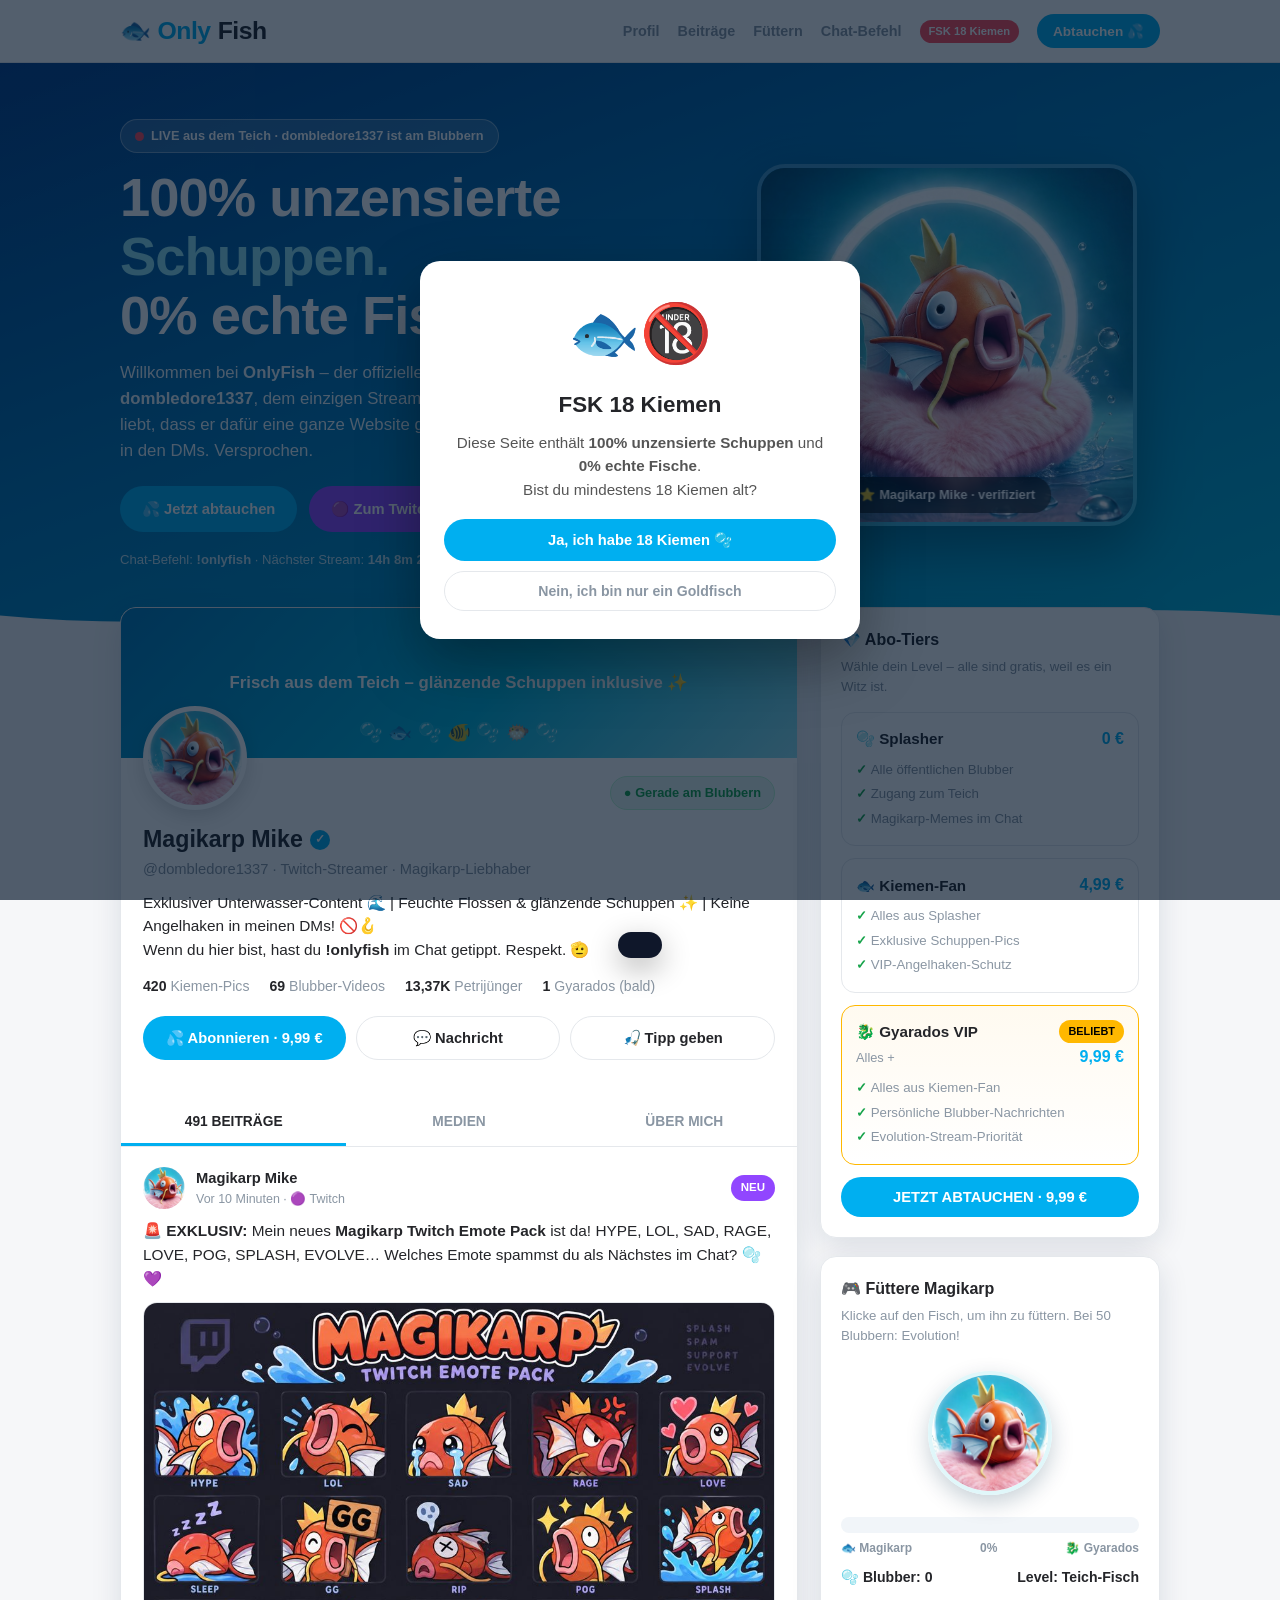
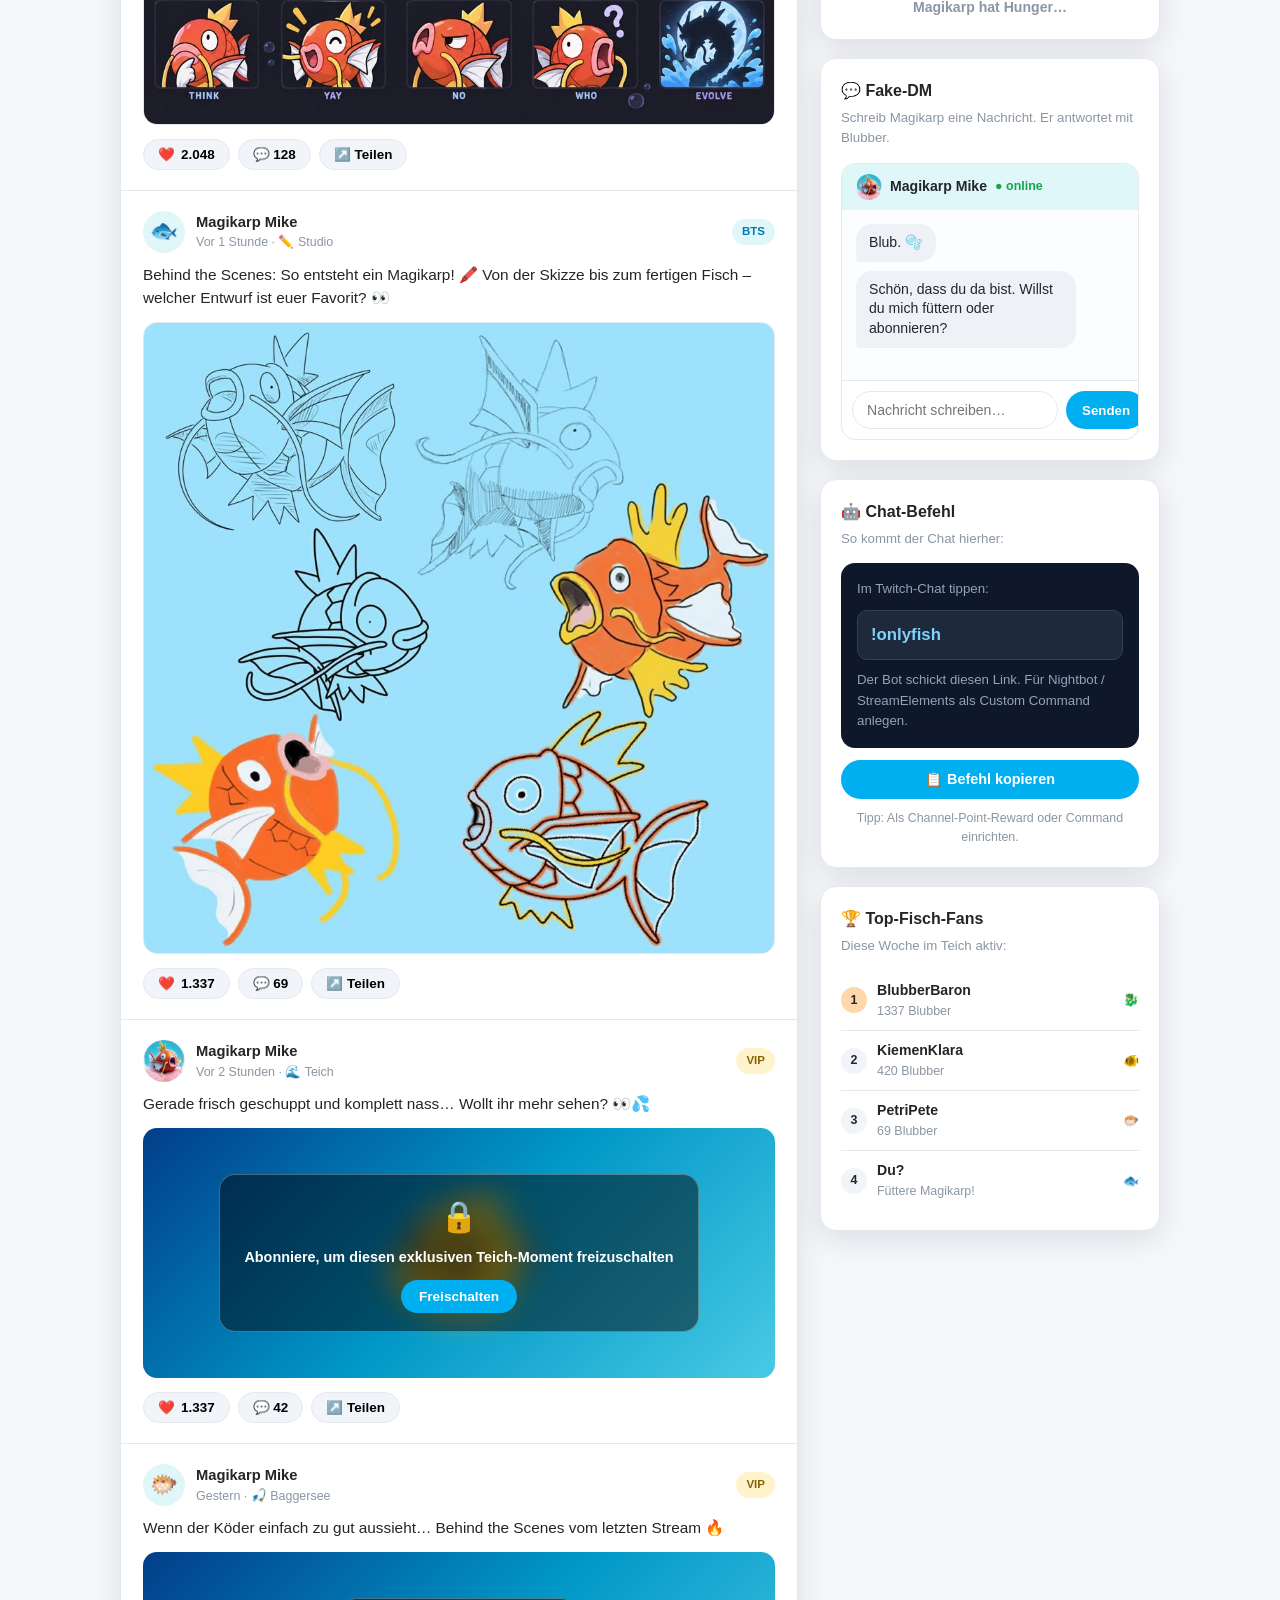
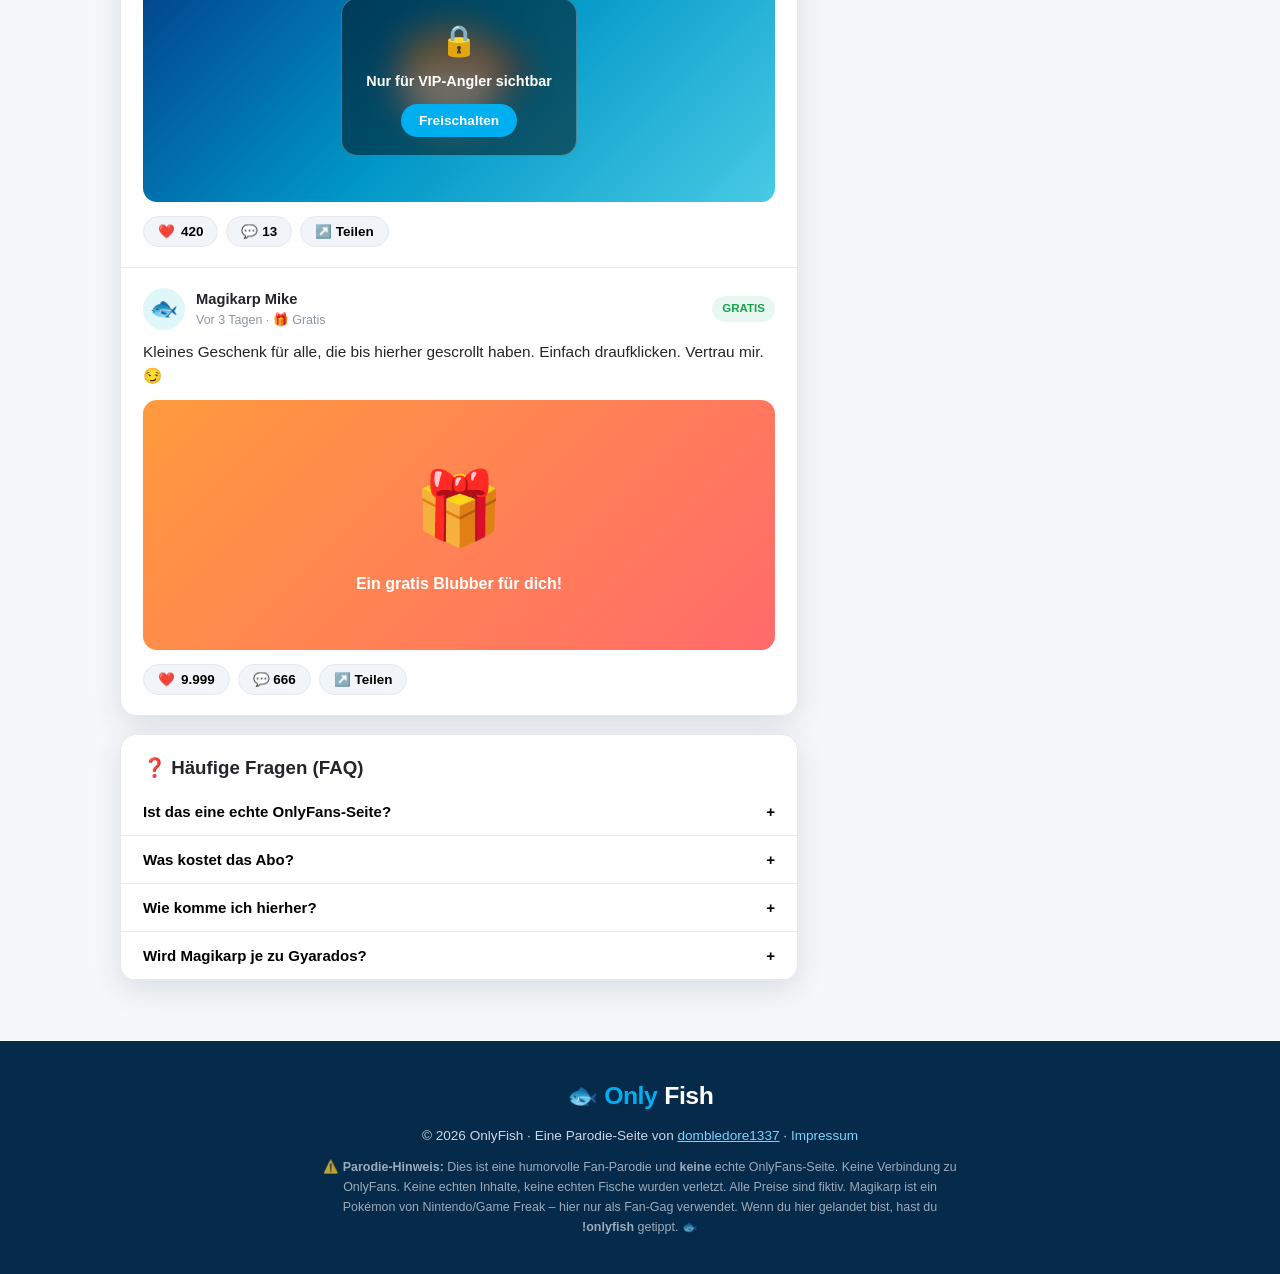
==== commit 81a692bb: "Magikarp Mike: neues 3D-Herzkissen-Artwork als Hero, Avatar, Favicon und im Fütter-Game Co-authored-" ====
--- a/index.html
+++ b/index.html
@@ -5,7 +5,11 @@
 <meta name="viewport" content="width=device-width, initial-scale=1.0" />
 <title>OnlyFish 🐟 – dombledore1337 | Exklusiver Unterwasser-Content</title>
 <meta name="description" content="OnlyFish – Die lustigste Parodie-Seite für dombledore1337. 100% unzensierte Schuppen, 0% echte Fische. !onlyfish" />
-<link rel="icon" href="data:image/svg+xml,<svg xmlns=%22http://www.w3.org/2000/svg%22 viewBox=%220 0 100 100%22><text y=%22.9em%22 font-size=%2290%22>🐟</text></svg>" />
+<link rel="icon" type="image/png" href="assets/favicon.png" />
+<meta property="og:title" content="OnlyFish 🐟 – dombledore1337" />
+<meta property="og:description" content="Magikarp Mike auf seinem rosa Herz-Kissen. 100% unzensierte Schuppen, 0% echte Fische. Tippe !onlyfish im Chat." />
+<meta property="og:image" content="assets/magikarp-hero.jpg" />
+<meta property="og:type" content="website" />
 <style>
   :root{
     --primary:#00aff0; --primary-dark:#008ec4; --primary-light:#e0f7fa;
@@ -147,6 +151,7 @@
 
   /* ---------- GAME ---------- */
   .game-fish{font-size:5.2rem;text-align:center;cursor:pointer;user-select:none;transition:transform .08s;line-height:1.2;padding:10px 0}
+  .game-fish img{width:124px;height:124px;border-radius:50%;object-fit:cover;display:inline-block;vertical-align:middle;border:4px solid var(--primary-light);box-shadow:0 8px 22px rgba(2,44,74,.22)}
   .game-fish:active{transform:scale(1.18) rotate(-6deg)}
   .game-fish.evolved{font-size:6rem}
   .evo-wrap{background:#f1f5f9;border-radius:999px;height:16px;overflow:hidden;margin:12px 0 6px}
@@ -244,7 +249,7 @@
       <div class="hero-note">Chat-Befehl: <strong>!onlyfish</strong> · Nächster Stream: <strong id="countdown">–</strong></div>
     </div>
     <div class="hero-art">
-      <img src="assets/magikarp-hero.jpg" alt="Magikarp – das Gesicht von OnlyFish" onerror="this.style.display='none'" />
+      <img src="assets/magikarp-hero.jpg" alt="Magikarp Mike auf seinem rosa Herz-Kissen – das Gesicht von OnlyFish" onerror="this.style.display='none'" />
       <div class="hero-badge">⭐ Magikarp Mike · verifiziert</div>
     </div>
   </div>
@@ -259,7 +264,7 @@
       <div class="profile-banner">Frisch aus dem Teich – glänzende Schuppen inklusive ✨</div>
       <div class="profile-body">
         <div class="avatar-row">
-          <div class="avatar"><img src="assets/magikarp-hero.jpg" alt="Magikarp Avatar" onerror="this.parentElement.innerHTML='🐟'" /></div>
+          <div class="avatar"><img src="assets/magikarp-avatar.jpg" alt="Magikarp Mike Avatar" onerror="this.parentElement.innerHTML='🐟'" /></div>
           <div class="status-pill">● Gerade am Blubbern</div>
         </div>
         <h1 class="profile-name">Magikarp Mike <span class="verified">✓</span></h1>
@@ -287,7 +292,7 @@
       <div id="tab-feed">
         <article class="post">
           <div class="post-header">
-            <div class="post-avatar"><img src="assets/magikarp-hero.jpg" alt="" onerror="this.outerHTML='🐟'" /></div>
+            <div class="post-avatar"><img src="assets/magikarp-avatar.jpg" alt="" onerror="this.outerHTML='🐟'" /></div>
             <div class="post-meta"><strong>Magikarp Mike</strong><span class="time">Vor 10 Minuten · 🟣 Twitch</span></div>
             <span class="post-tag" style="background:#9146ff;color:#fff">NEU</span>
           </div>
@@ -317,7 +322,7 @@
 
         <article class="post">
           <div class="post-header">
-            <div class="post-avatar"><img src="assets/magikarp-hero.jpg" alt="" onerror="this.outerHTML='🐟'" /></div>
+            <div class="post-avatar"><img src="assets/magikarp-avatar.jpg" alt="" onerror="this.outerHTML='🐟'" /></div>
             <div class="post-meta"><strong>Magikarp Mike</strong><span class="time">Vor 2 Stunden · 🌊 Teich</span></div>
             <span class="post-tag">VIP</span>
           </div>
@@ -453,7 +458,7 @@
     <section class="card side-box" id="spiel">
       <h3>🎮 Füttere Magikarp</h3>
       <p class="sub">Klicke auf den Fisch, um ihn zu füttern. Bei 50 Blubbern: Evolution!</p>
-      <div class="game-fish" id="gameFish" onclick="feedFish(event)">🐟</div>
+      <div class="game-fish" id="gameFish" onclick="feedFish(event)"><img src="assets/magikarp-avatar.jpg" alt="Magikarp Mike füttern" /></div>
       <div class="evo-wrap"><div class="evo-fill" id="evoFill"></div></div>
       <div class="evo-labels"><span>🐟 Magikarp</span><span id="evoPct">0%</span><span>🐉 Gyarados</span></div>
       <div class="game-stats"><span>🫧 Blubber: <strong id="blubberCount">0</strong></span><span>Level: <strong id="levelLabel">Teich-Fisch</strong></span></div>
@@ -465,7 +470,7 @@
       <h3>💬 Fake-DM</h3>
       <p class="sub">Schreib Magikarp eine Nachricht. Er antwortet mit Blubber.</p>
       <div class="dm-window">
-        <div class="dm-head">🐟 Magikarp Mike <span style="color:var(--green);font-size:.78rem">● online</span></div>
+        <div class="dm-head"><img src="assets/magikarp-avatar.jpg" alt="" style="width:26px;height:26px;border-radius:50%;object-fit:cover" /> Magikarp Mike <span style="color:var(--green);font-size:.78rem">● online</span></div>
         <div class="dm-body" id="dmBody">
           <div class="bubble-msg them">Blub. 🫧</div>
           <div class="bubble-msg them">Schön, dass du da bist. Willst du mich füttern oder abonnieren?</div>
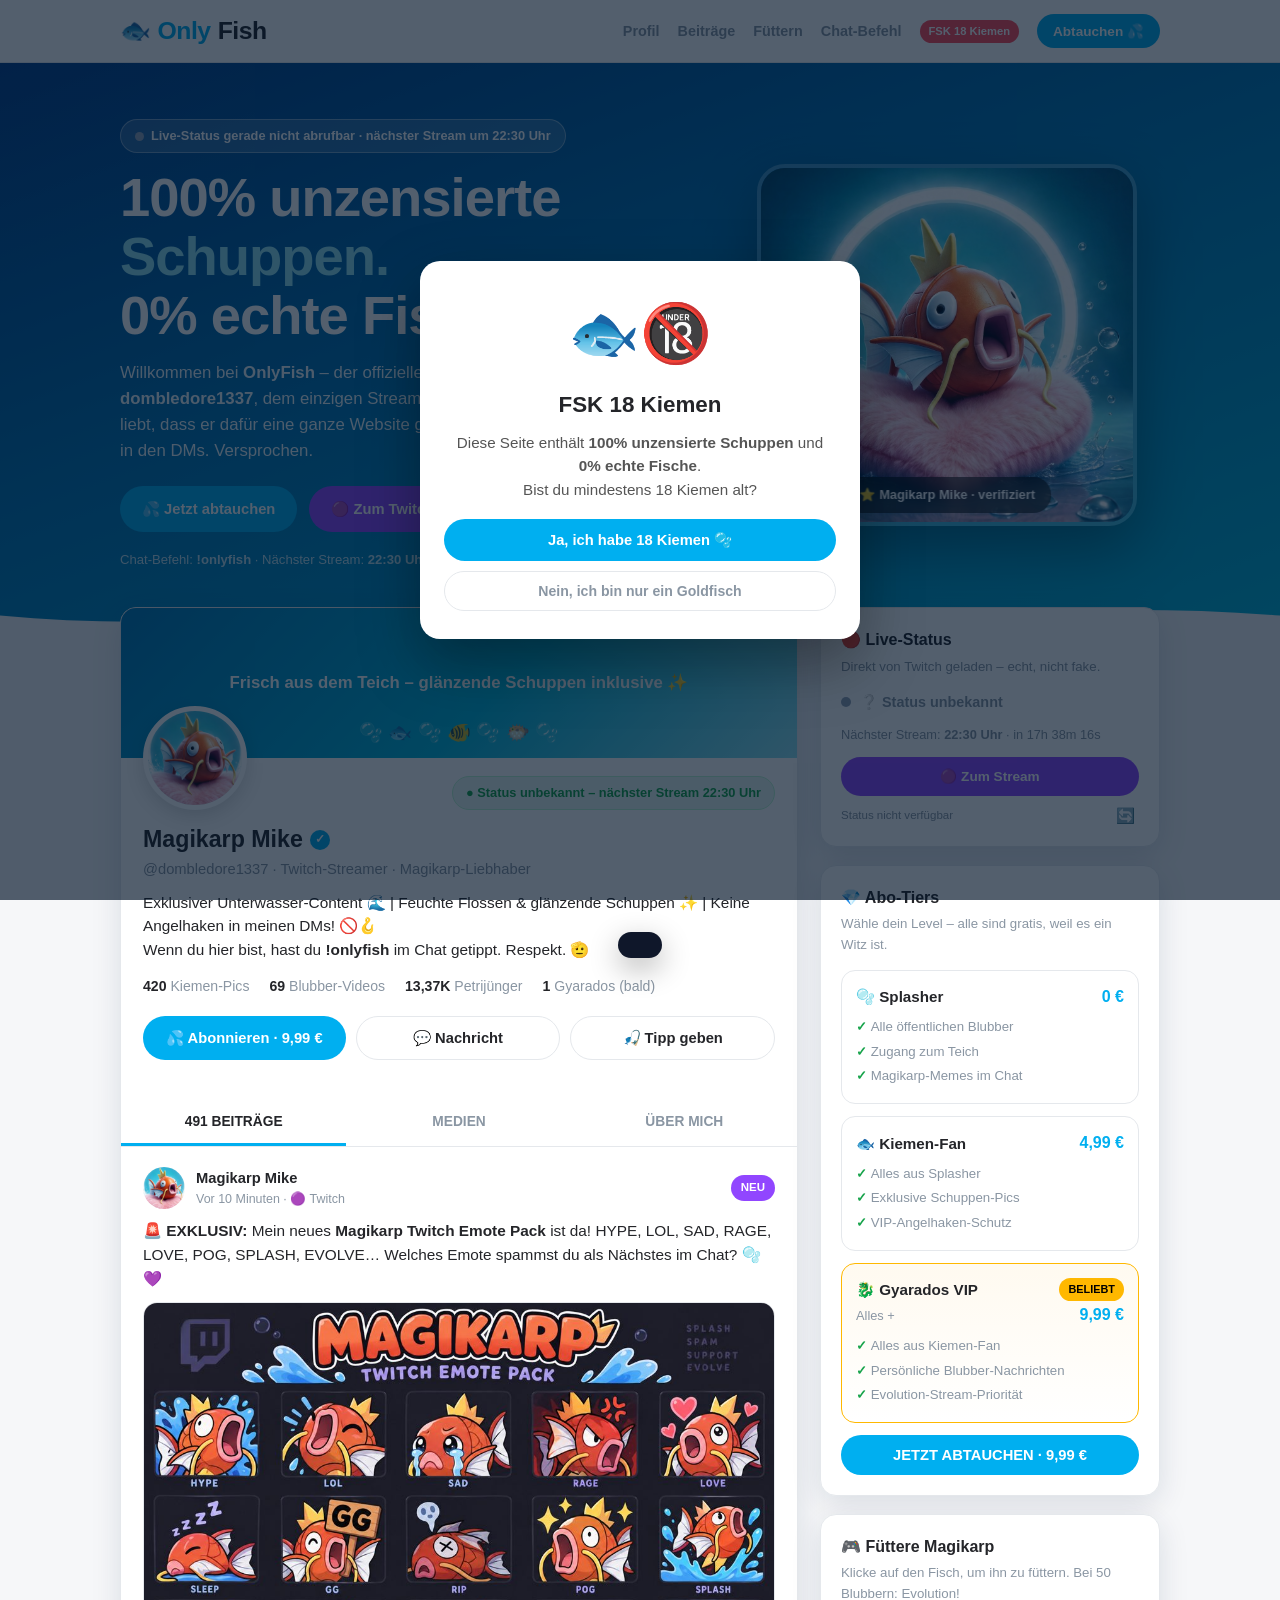
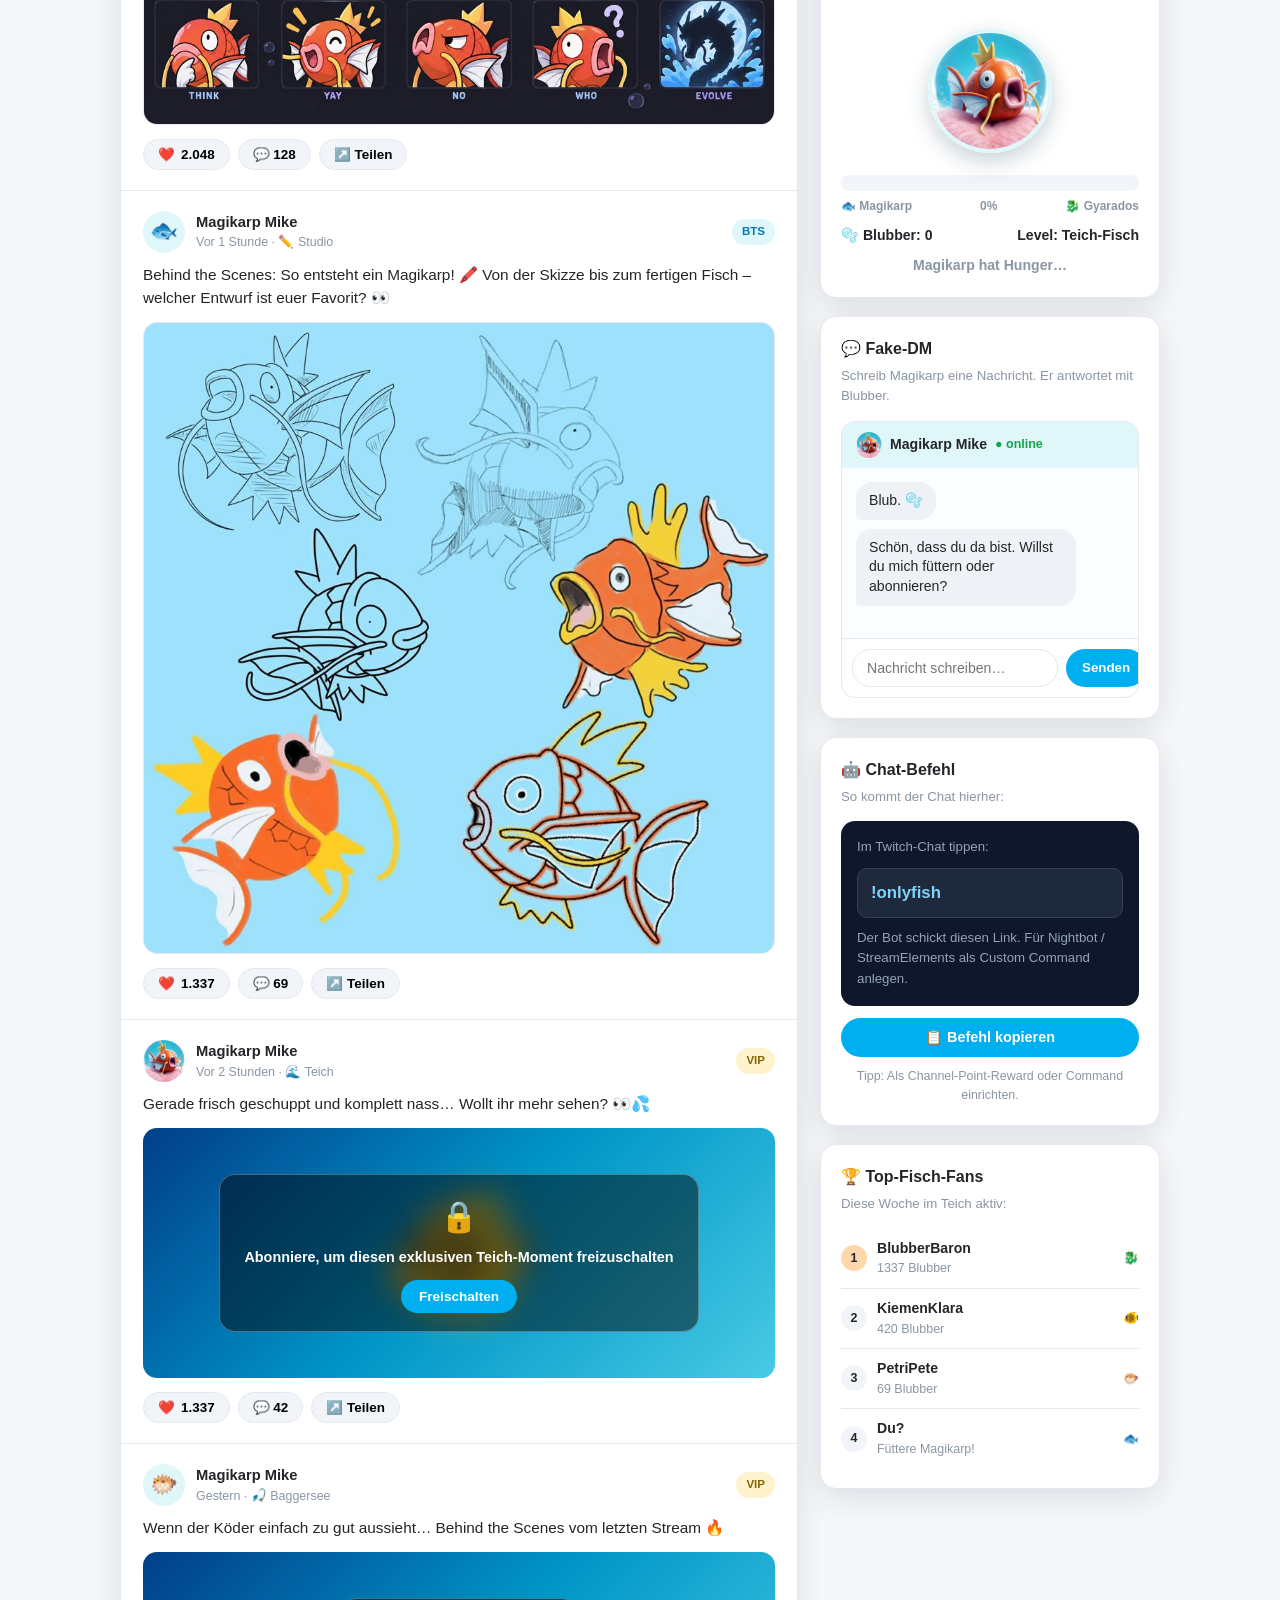
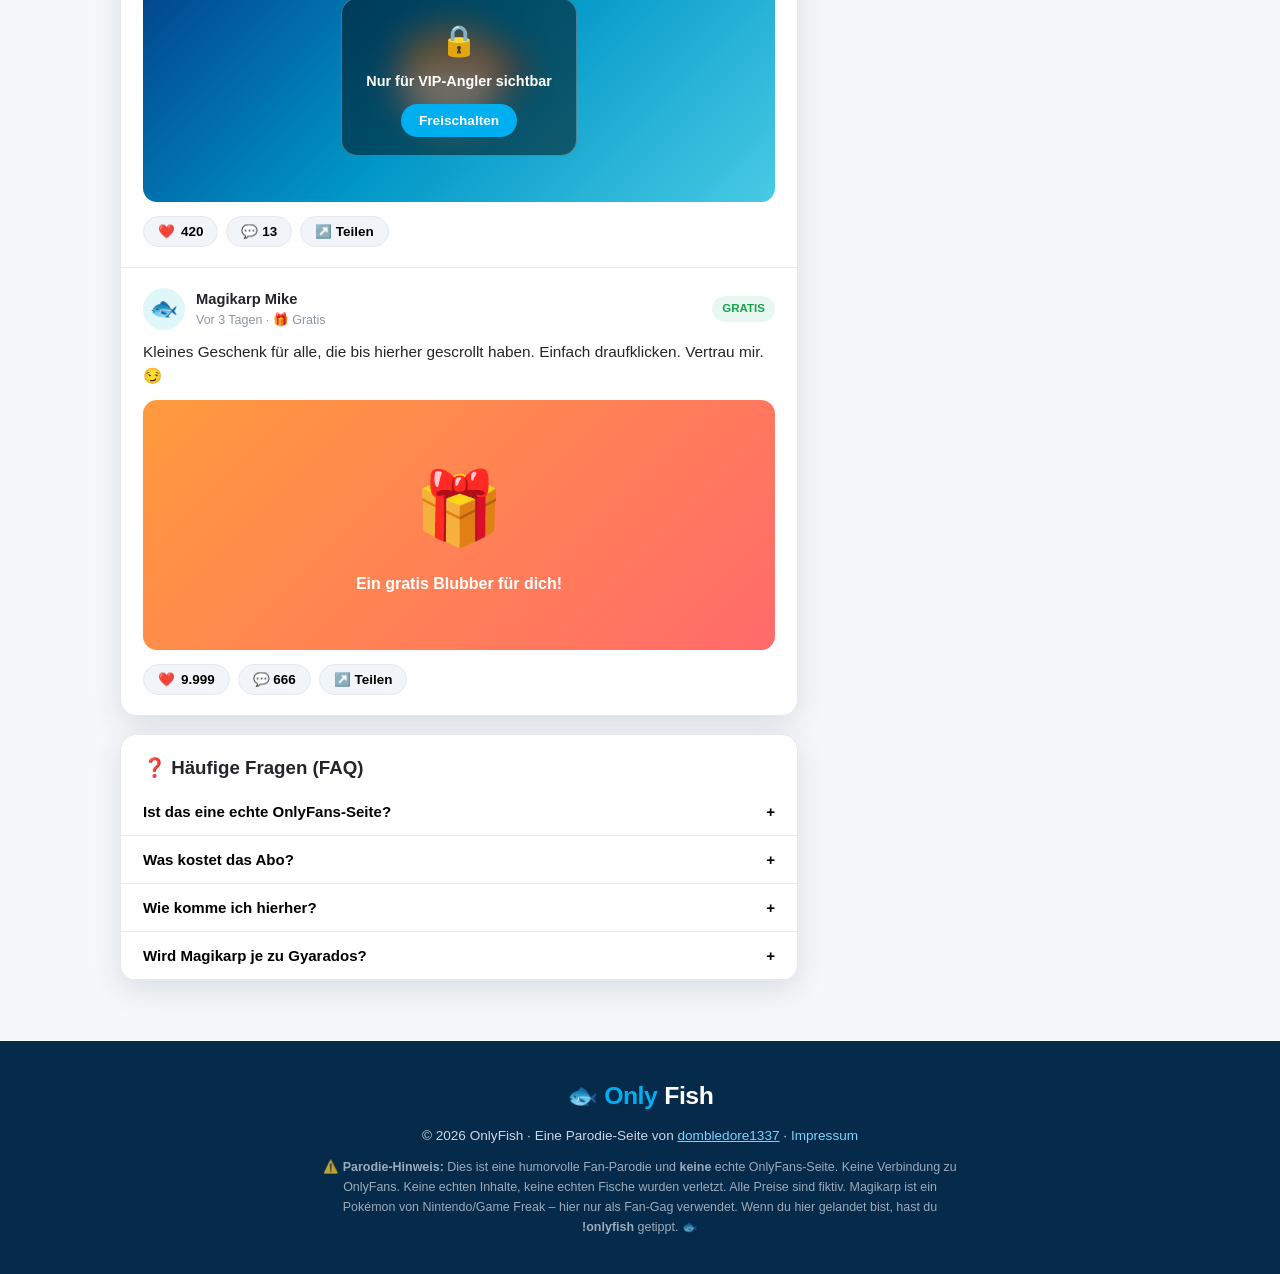
==== commit cb0f27ff: "Countdown auf 22:30 Uhr + echter Twitch-Live-Status mit Fallback-Kette und Stream-Embed Co-authored-" ====
--- a/index.html
+++ b/index.html
@@ -120,6 +120,29 @@
   .free-media p{font-weight:800}
   .post-image{width:100%;border-radius:14px;display:block;border:1px solid var(--border);cursor:zoom-in;transition:transform .2s}
   .post-image:hover{transform:scale(1.01)}
+
+  /* ---------- LIVE STATUS ---------- */
+  .live-dot.off{background:#94a3b8;animation:none;box-shadow:none}
+  .live-dot.wait{background:#ffb800}
+  .live-card-top{display:flex;align-items:center;gap:9px;font-size:.9rem}
+  .live-card-top .live-dot{width:10px;height:10px;flex-shrink:0}
+  .live-card-top.is-live strong{color:#e11d48}
+  .live-details{margin:10px 0 0}
+  .live-row{display:flex;justify-content:space-between;gap:12px;font-size:.83rem;padding:7px 0;border-bottom:1px dashed var(--border)}
+  .live-row:last-child{border-bottom:none}
+  .live-row span{color:var(--muted);flex-shrink:0}
+  .live-row strong{text-align:right;overflow-wrap:anywhere}
+  .live-title{font-size:.83rem;font-style:italic;color:#444;margin:10px 0 0;padding-left:10px;border-left:3px solid var(--pink);line-height:1.45}
+  .live-next{font-size:.8rem;color:var(--muted);margin-top:12px}
+  .live-actions{display:flex;gap:8px;flex-wrap:wrap;margin-top:12px}
+  .live-actions .btn{flex:1;justify-content:center;text-align:center}
+  .live-meta{display:flex;align-items:center;justify-content:space-between;gap:8px;font-size:.72rem;color:var(--muted);margin-top:10px}
+  .live-refresh{background:none;border:0;cursor:pointer;font-size:.95rem;padding:2px 4px;border-radius:6px;line-height:1;color:var(--muted)}
+  .live-refresh:hover{background:var(--primary-light)}
+  .spin{animation:spin 1s linear infinite;display:inline-block}
+  @keyframes spin{to{transform:rotate(360deg)}}
+  #liveEmbedWrap{margin-top:12px}
+  #liveEmbedWrap iframe{width:100%;aspect-ratio:16/9;border:0;border-radius:12px;display:block;background:#000}
 
   /* ---------- SIDEBAR BOXES ---------- */
   .side-box{padding:20px}
@@ -239,14 +262,14 @@
 <section class="hero" id="hero">
   <div class="hero-inner">
     <div>
-      <div class="live-pill"><span class="live-dot"></span> LIVE aus dem Teich · dombledore1337 ist am Blubbern</div>
+      <div class="live-pill" id="heroPill"><span class="live-dot wait" id="heroDot"></span> <span id="heroPillText">Live-Status wird geladen…</span></div>
       <h1>100% unzensierte <em>Schuppen.</em><br>0% echte Fische.</h1>
       <p>Willkommen bei <strong>OnlyFish</strong> – der offiziellen Parodie-Seite von <strong>dombledore1337</strong>, dem einzigen Streamer, der Magikarp so sehr liebt, dass er dafür eine ganze Website gebaut hat. Keine Angelhaken in den DMs. Versprochen.</p>
       <div class="hero-ctas">
         <button class="btn btn-primary" onclick="openModal('abo')">💦 Jetzt abtauchen</button>
         <a class="btn btn-twitch" href="https://www.twitch.tv/dombledore1337" target="_blank" rel="noopener">🟣 Zum Twitch-Stream</a>
       </div>
-      <div class="hero-note">Chat-Befehl: <strong>!onlyfish</strong> · Nächster Stream: <strong id="countdown">–</strong></div>
+      <div class="hero-note">Chat-Befehl: <strong>!onlyfish</strong> · Nächster Stream: <strong>22:30 Uhr</strong> · in <strong id="countdown">–</strong></div>
     </div>
     <div class="hero-art">
       <img src="assets/magikarp-hero.jpg" alt="Magikarp Mike auf seinem rosa Herz-Kissen – das Gesicht von OnlyFish" onerror="this.style.display='none'" />
@@ -265,7 +288,7 @@
       <div class="profile-body">
         <div class="avatar-row">
           <div class="avatar"><img src="assets/magikarp-avatar.jpg" alt="Magikarp Mike Avatar" onerror="this.parentElement.innerHTML='🐟'" /></div>
-          <div class="status-pill">● Gerade am Blubbern</div>
+          <div class="status-pill" id="profileStatus">● Status wird geladen…</div>
         </div>
         <h1 class="profile-name">Magikarp Mike <span class="verified">✓</span></h1>
         <div class="handle">@dombledore1337 · Twitch-Streamer · Magikarp-Liebhaber</div>
@@ -434,6 +457,32 @@
 
   <!-- SIDEBAR -->
   <aside class="sidebar">
+    <!-- LIVE STATUS -->
+    <section class="card side-box" id="live">
+      <h3>🔴 Live-Status</h3>
+      <p class="sub">Direkt von Twitch geladen – echt, nicht fake.</p>
+      <div class="live-card-top" id="liveCardTop">
+        <span class="live-dot wait" id="liveDot"></span>
+        <strong id="liveState">Status wird geladen…</strong>
+      </div>
+      <p class="live-title hidden" id="liveTitle"></p>
+      <div class="live-details hidden" id="liveDetails">
+        <div class="live-row"><span>🎮 Spiel</span><strong id="liveGame">–</strong></div>
+        <div class="live-row"><span>👀 Zuschauer</span><strong id="liveViewers">–</strong></div>
+        <div class="live-row"><span>⏱️ Live seit</span><strong id="liveUptime">–</strong></div>
+      </div>
+      <p class="live-next" id="liveNext">Nächster Stream: <strong>22:30 Uhr</strong> · <span id="nextIn">–</span></p>
+      <div class="live-actions">
+        <a class="btn btn-twitch btn-sm" href="https://www.twitch.tv/dombledore1337" target="_blank" rel="noopener">🟣 Zum Stream</a>
+        <button class="btn btn-ghost btn-sm hidden" id="liveEmbedBtn" onclick="toggleEmbed()">▶️ Einbetten</button>
+      </div>
+      <div class="live-meta">
+        <span id="liveChecked">–</span>
+        <button class="live-refresh" id="liveRefresh" title="Status neu laden" aria-label="Status neu laden" onclick="refreshLive(true)">🔄</button>
+      </div>
+      <div id="liveEmbedWrap" class="hidden"></div>
+    </section>
+
     <!-- ABO -->
     <section class="card side-box" id="abo">
       <h3>💎 Abo-Tiers</h3>
@@ -696,19 +745,204 @@
     }
   })();
 
-  /* ---------- COUNTDOWN (fake next stream) ---------- */
+  /* ---------- STREAM SCHEDULE ---------- */
+  const STREAM_HOUR = 22, STREAM_MIN = 30;   // 22:30 Uhr
+  const CHECK_INTERVAL = 60 * 1000;          // Status jede Minute neu
+  const TZ = "Europe/Berlin";
+
+  /* ---------- TWITCH CREDENTIALS (optional) ----------
+     Ohne Credentials wird automatisch eine oeffentliche Status-API genutzt.
+     Mit eigenen Credentials (siehe README) laeuft alles ueber die offizielle Helix-API.
+     ACHTUNG: Auf einer rein statischen Seite ist ein Client-Secret nie wirklich geheim.
+     Fuer einen oeffentlichen Gag-Link reicht der Fallback voellig aus. */
+  const TWITCH_CLIENT_ID = "";       // <- Client-ID eintragen (optional)
+  const TWITCH_ACCESS_TOKEN = "";    // <- App Access Token eintragen (optional)
+  const TWITCH_HELIX = "https://api.twitch.tv/helix/streams?user_login=dombledore1337";
+
+  /* ---------- COUNTDOWN (naechster Stream 22:30) ---------- */
   (function(){
+    function nextStream(){
+      const now = new Date();
+      const next = new Date(now);
+      next.setHours(STREAM_HOUR, STREAM_MIN, 0, 0);
+      if(next <= now) next.setDate(next.getDate()+1);
+      return next;
+    }
     const el = document.getElementById("countdown");
+    const nextEl = document.getElementById("nextIn");
     function tick(){
-      const now = new Date();
-      const next = new Date(now); next.setHours(19,0,0,0);
-      if(next <= now) next.setDate(next.getDate()+1);
-      const diff = next - now;
+      const diff = nextStream() - new Date();
       const h = Math.floor(diff/3600000), m = Math.floor(diff%3600000/60000), s = Math.floor(diff%60000/1000);
-      el.textContent = h+"h "+m+"m "+s+"s";
+      const txt = h+"h "+m+"m "+s+"s";
+      if(el) el.textContent = txt;
+      if(nextEl) nextEl.textContent = "in " + txt;
     }
     tick(); setInterval(tick,1000);
   })();
+
+  /* ---------- LIVE STATUS ---------- */
+  const LIVE = { state:"unknown", checked:null, isLive:false, title:"", game:"", viewers:0, startedAt:null };
+
+  function fmtViewers(n){
+    return (n||0).toLocaleString("de-DE");
+  }
+  function fmtUptime(iso){
+    if(!iso) return "–";
+    const d = Date.now() - new Date(iso).getTime();
+    if(d < 0) return "gerade eben";
+    const h = Math.floor(d/3600000), m = Math.floor(d%3600000/60000);
+    if(h < 1) return m + " Min";
+    return h + " Std " + m + " Min";
+  }
+  function fmtTime(date){
+    return date.toLocaleTimeString("de-DE", {hour:"2-digit", minute:"2-digit", timeZone:TZ}) + " Uhr";
+  }
+
+  function setLiveUI(){
+    const dot = document.getElementById("liveDot");
+    const state = document.getElementById("liveState");
+    const top = document.getElementById("liveCardTop");
+    const heroDot = document.getElementById("heroDot");
+    const heroText = document.getElementById("heroPillText");
+    const checked = document.getElementById("liveChecked");
+    const nextLine = document.getElementById("liveNext");
+    const embedBtn = document.getElementById("liveEmbedBtn");
+    const profileStatus = document.getElementById("profileStatus");
+
+    if(LIVE.state === "checking"){
+      if(state) state.textContent = "Status wird geprüft…";
+      return;
+    }
+
+    if(LIVE.state === "live"){
+      dot.className = "live-dot";
+      top.classList.add("is-live");
+      state.innerHTML = "🔴 <strong>LIVE</strong> – er ist am Blubbern!";
+      const t = document.getElementById("liveTitle");
+      t.classList.remove("hidden");
+      t.textContent = "„" + (LIVE.title || "Ohne Titel im Teich") + "“";
+      document.getElementById("liveDetails").classList.remove("hidden");
+      document.getElementById("liveGame").textContent = LIVE.game || "Unbekannt";
+      document.getElementById("liveViewers").textContent = LIVE.viewers ? fmtViewers(LIVE.viewers) : "–";
+      document.getElementById("liveUptime").textContent = fmtUptime(LIVE.startedAt);
+      nextLine.classList.add("hidden");
+      embedBtn.classList.remove("hidden");
+
+      heroDot.className = "live-dot";
+      heroText.innerHTML = "<strong>JETZT LIVE</strong> · dombledore1337 ist am Blubbern" +
+        (LIVE.viewers ? " · " + fmtViewers(LIVE.viewers) + " Zuschauer" : "");
+      if(profileStatus){ profileStatus.textContent = "● Gerade live am Blubbern"; }
+    } else if(LIVE.state === "unknown"){
+      dot.className = "live-dot off";
+      top.classList.remove("is-live");
+      state.innerHTML = "<span style='color:var(--muted)'>❔ Status unbekannt</span>";
+      document.getElementById("liveTitle").classList.add("hidden");
+      document.getElementById("liveDetails").classList.add("hidden");
+      nextLine.classList.remove("hidden");
+      embedBtn.classList.add("hidden");
+
+      heroDot.className = "live-dot off";
+      heroText.innerHTML = "Live-Status gerade nicht abrufbar · nächster Stream um <strong>22:30 Uhr</strong>";
+      if(profileStatus){ profileStatus.textContent = "● Status unbekannt – nächster Stream 22:30 Uhr"; }
+    } else {
+      dot.className = "live-dot off";
+      top.classList.remove("is-live");
+      state.innerHTML = "<span style='color:var(--muted)'>⚪ Offline – der Teich ruht</span>";
+      document.getElementById("liveTitle").classList.add("hidden");
+      document.getElementById("liveDetails").classList.add("hidden");
+      nextLine.classList.remove("hidden");
+      embedBtn.classList.add("hidden");
+      document.getElementById("liveEmbedWrap").classList.add("hidden");
+
+      heroDot.className = "live-dot off";
+      heroText.innerHTML = "Offline · nächster Stream um <strong>22:30 Uhr</strong>";
+      if(profileStatus){ profileStatus.textContent = "● Offline – nächster Stream 22:30 Uhr"; }
+    }
+    if(checked){
+      checked.textContent = LIVE.state === "unknown" || LIVE.state === "checking"
+        ? "Status nicht verfügbar"
+        : "Geprüft um " + fmtTime(new Date());
+    }
+  }
+
+  async function fetchHelix(){
+    if(!TWITCH_CLIENT_ID || !TWITCH_ACCESS_TOKEN) throw new Error("no credentials");
+    const res = await fetch(TWITCH_HELIX, {
+      headers: { "Client-ID": TWITCH_CLIENT_ID, "Authorization": "Bearer " + TWITCH_ACCESS_TOKEN }
+    });
+    if(!res.ok) throw new Error("helix " + res.status);
+    const json = await res.json();
+    return (json.data && json.data[0]) || null;
+  }
+
+  /* Fallback 1: decapi.me (liefert "offline" oder die Live-Zeit) */
+  async function fetchDecapi(){
+    const res = await fetch("https://decapi.me/twitch/uptime/dombledore1337?t=" + Date.now());
+    if(!res.ok) throw new Error("decapi " + res.status);
+    const txt = (await res.text()).trim();
+    if(!txt || /offline|not live|error/i.test(txt)) return null;
+    // "1 hours 20 mins" -> grobe Startzeit
+    const hm = txt.match(/(\d+)\s*hour/i), mm = txt.match(/(\d+)\s*min/i);
+    const ms = (hm ? +hm[1]*3600000 : 0) + (mm ? +mm[1]*60000 : 0);
+    return { title: "", game: "", viewers: 0, started_at: new Date(Date.now() - ms).toISOString() };
+  }
+
+  /* Fallback 2: ivr.fi (rein oeffentlich, CORS-freundlich) */
+  async function fetchIvr(){
+    const res = await fetch("https://api.ivr.fi/v2/twitch/user?login=dombledore1337&t=" + Date.now());
+    if(!res.ok) throw new Error("ivr " + res.status);
+    const json = await res.json();
+    const u = Array.isArray(json) ? json[0] : json;
+    if(!u || !u.live) return null;
+    return { title: u.title || "", game: u.game || "", viewers: 0, started_at: u.liveAt || null };
+  }
+
+  async function refreshLive(manual){
+    const btn = document.getElementById("liveRefresh");
+    if(btn) btn.classList.add("spin");
+    const checkedEl = document.getElementById("liveChecked");
+    if(manual && checkedEl) checkedEl.textContent = "Wird neu geladen…";
+    LIVE.state = "checking";
+    setLiveUI();
+
+    const chain = [fetchHelix, fetchDecapi, fetchIvr];
+    let data = null, ok = false;
+    for(const fn of chain){
+      try { data = await fn(); ok = true; break; }
+      catch(err){ /* naechster Fallback */ }
+    }
+
+    if(ok){
+      LIVE.state = data ? "live" : "offline";
+      LIVE.isLive = !!data;
+      LIVE.title = data?.title || "";
+      LIVE.game = data?.game || "";
+      LIVE.viewers = data?.viewers || 0;
+      LIVE.startedAt = data?.started_at || null;
+    } else {
+      LIVE.state = "unknown";
+      LIVE.isLive = false;
+    }
+    setLiveUI();
+    if(btn) btn.classList.remove("spin");
+    if(manual) showToast(LIVE.state === "unknown"
+      ? "🌊 Status gerade nicht abrufbar – Twitch-API nicht erreichbar."
+      : (LIVE.isLive ? "🔴 Live! Ab in den Stream." : "⚪ Offline. Um 22:30 geht's weiter."));
+  }
+
+  function toggleEmbed(){
+    const wrap = document.getElementById("liveEmbedWrap");
+    const open = wrap.classList.toggle("hidden") === false;
+    if(open && !wrap.dataset.loaded){
+      const host = location.hostname || "localhost";
+      wrap.innerHTML = '<iframe src="https://player.twitch.tv/?channel=dombledore1337&parent=' + host + '&autoplay=true" allowfullscreen allow="autoplay; fullscreen; picture-in-picture"></iframe>';
+      wrap.dataset.loaded = "1";
+    }
+  }
+
+  refreshLive(false);
+  setInterval(()=>refreshLive(false), CHECK_INTERVAL);
+
 </script>
 </body>
 </html>
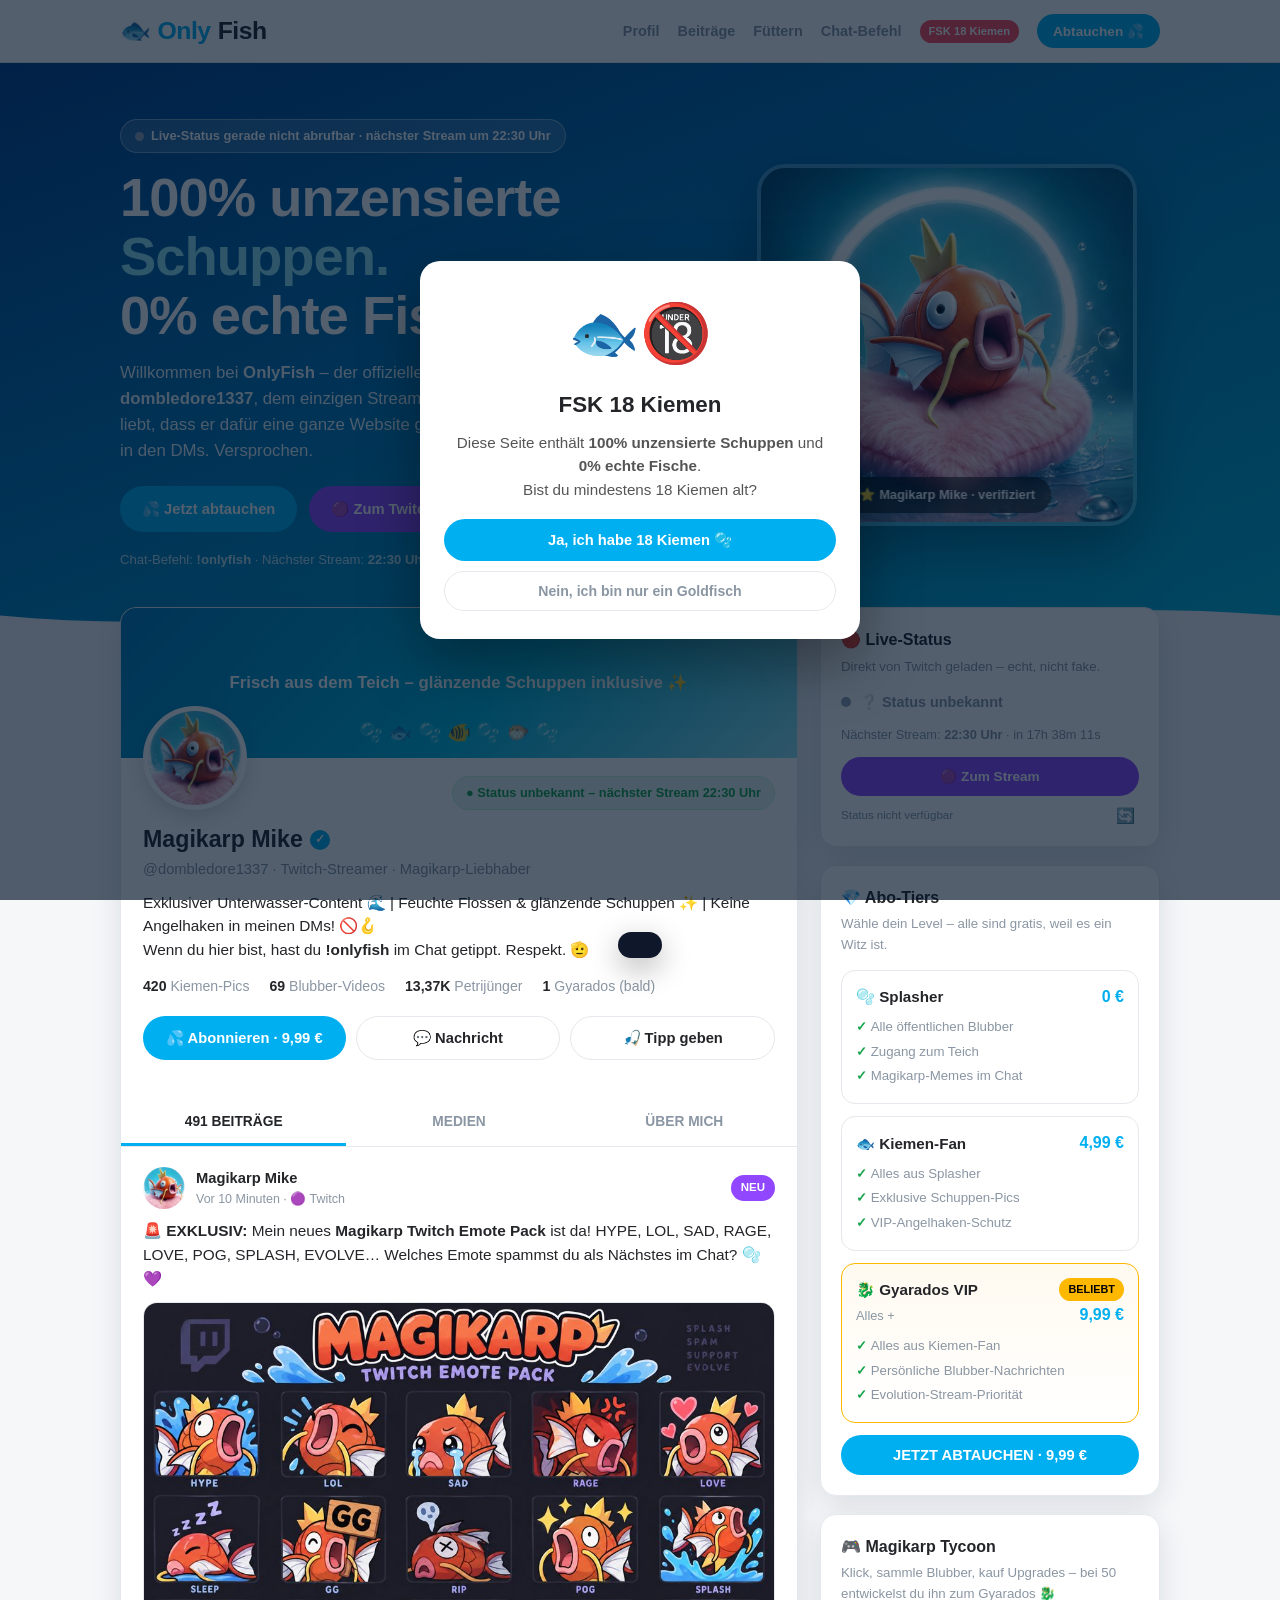
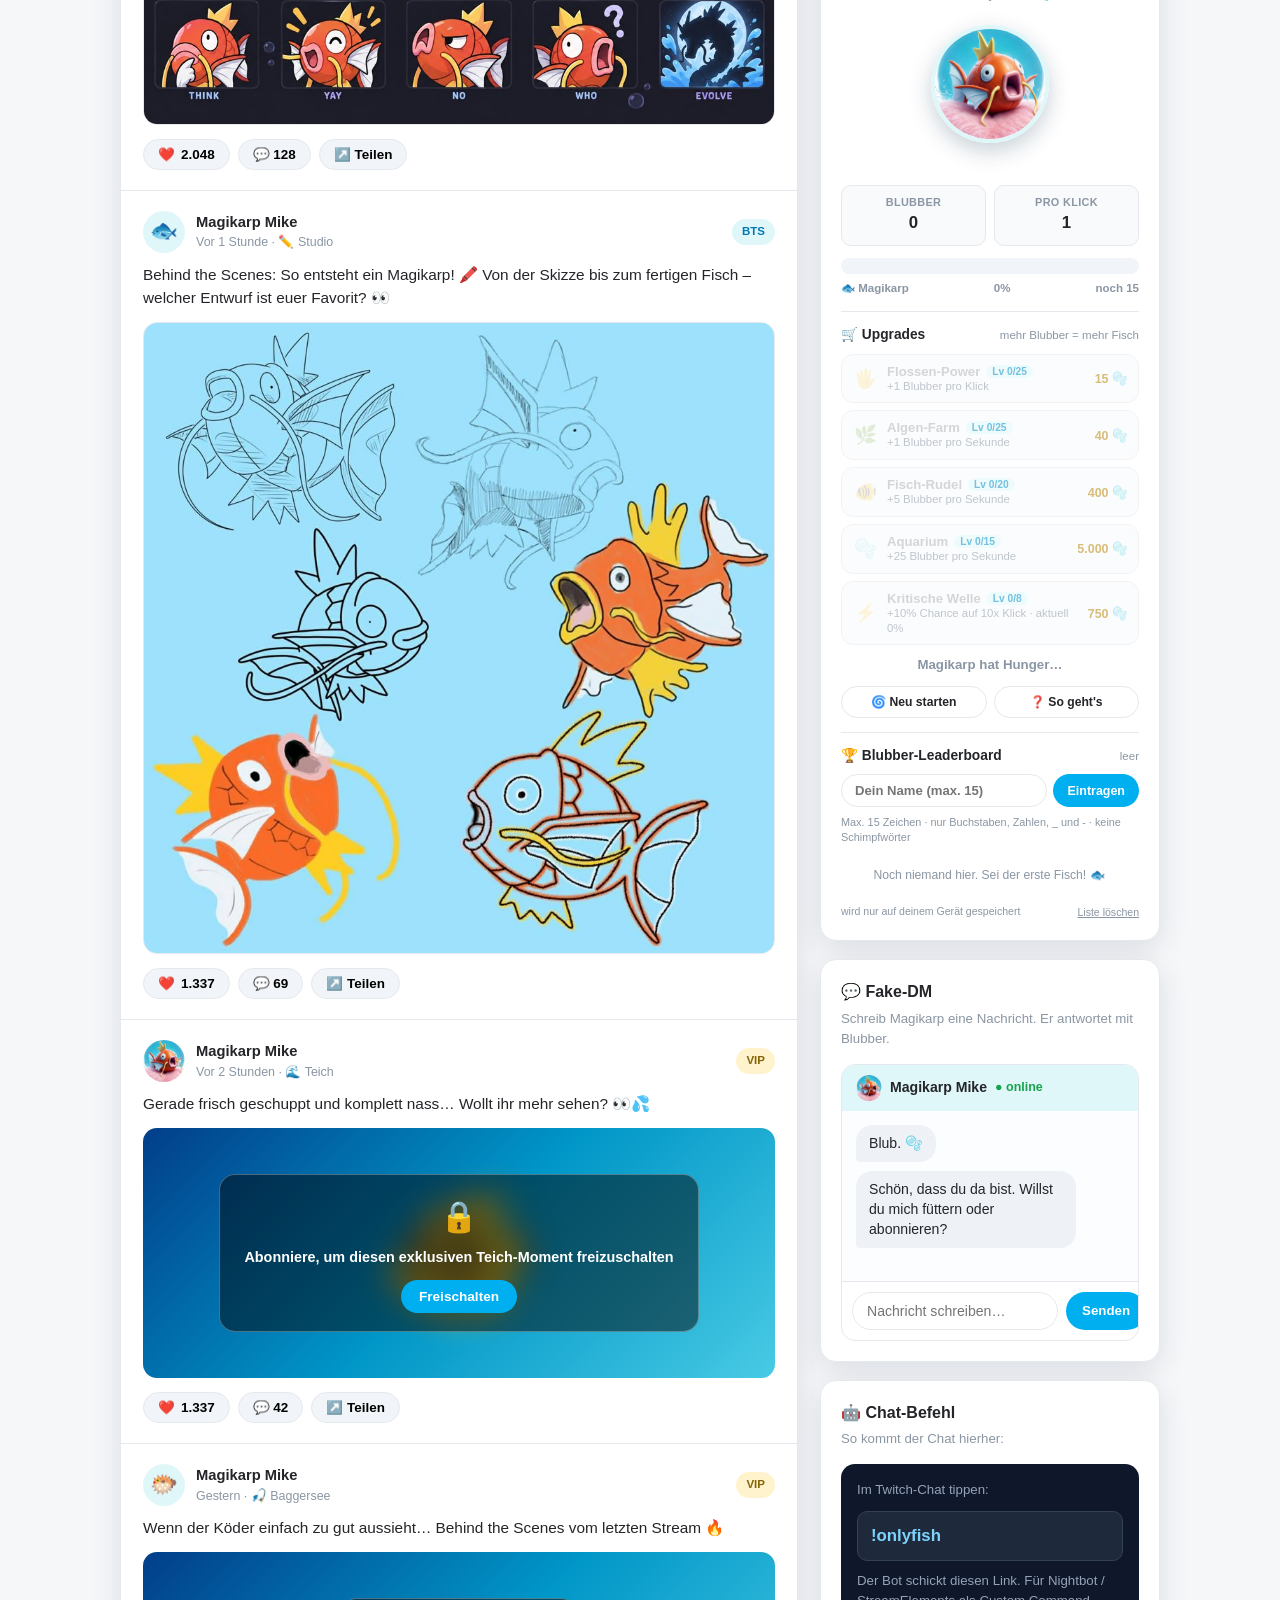
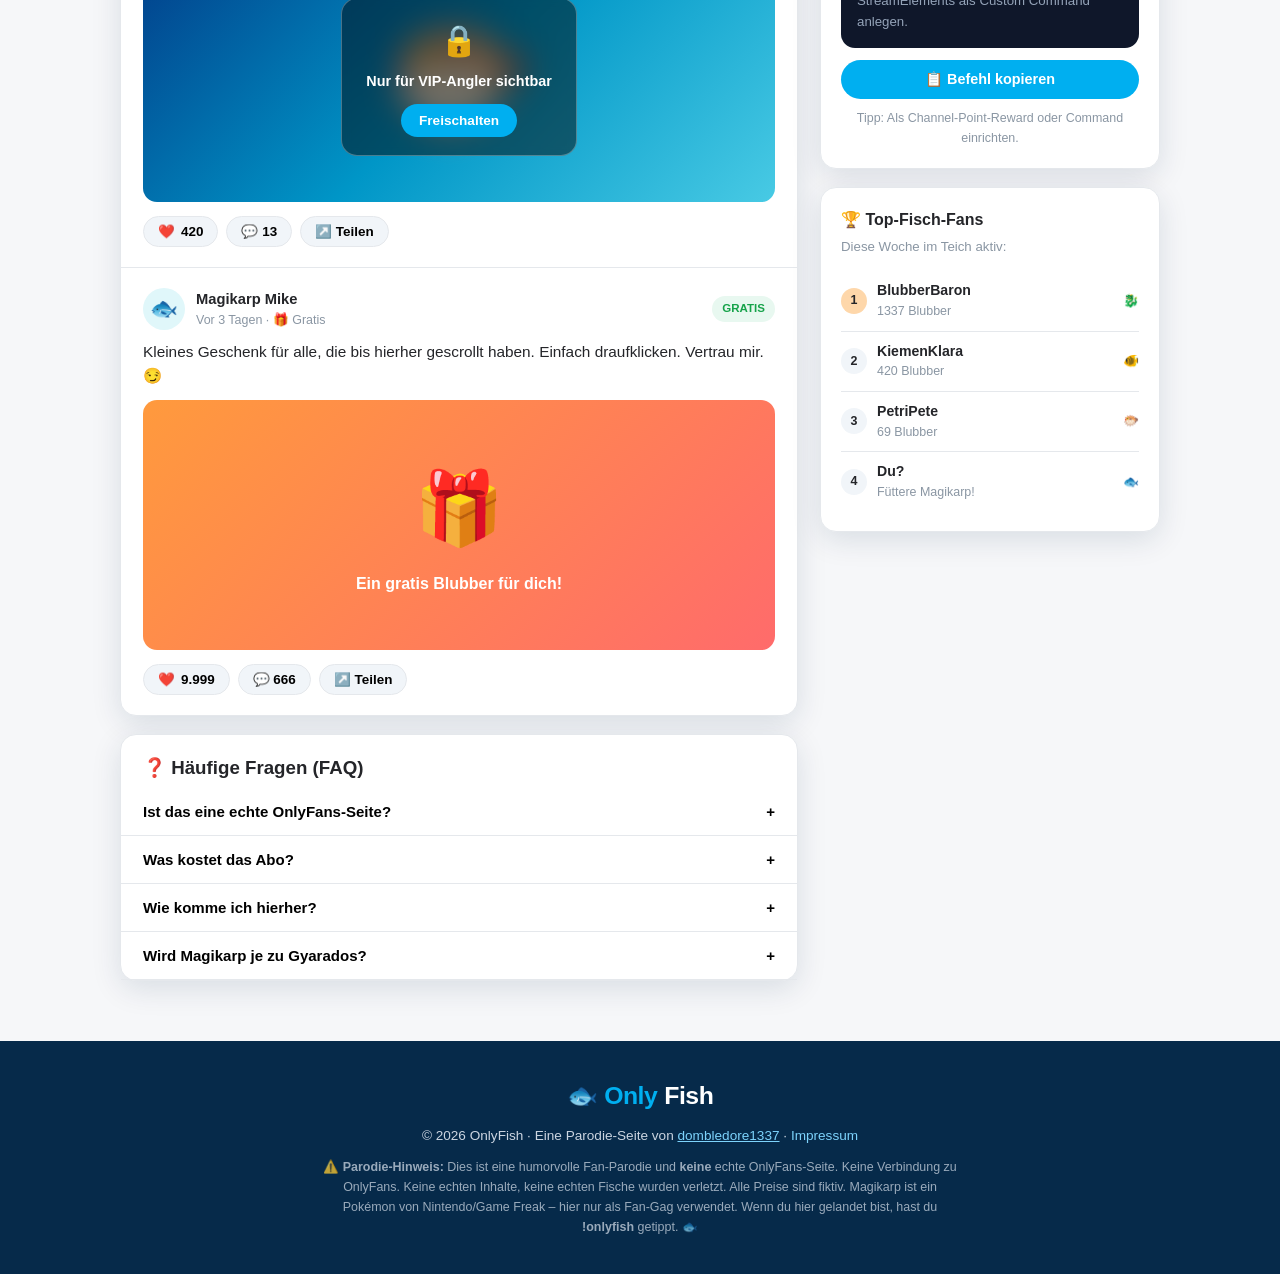
==== commit 1e5d312b: "Magikarp Tycoon: Gyarados-Artwork, Upgrades, Evolution-Progression und sicheres Leaderboard Co-autho" ====
--- a/index.html
+++ b/index.html
@@ -172,16 +172,69 @@
   .fan-name{font-weight:800}
   .fan-fish{margin-left:auto;color:var(--muted);font-size:.8rem}
 
-  /* ---------- GAME ---------- */
-  .game-fish{font-size:5.2rem;text-align:center;cursor:pointer;user-select:none;transition:transform .08s;line-height:1.2;padding:10px 0}
-  .game-fish img{width:124px;height:124px;border-radius:50%;object-fit:cover;display:inline-block;vertical-align:middle;border:4px solid var(--primary-light);box-shadow:0 8px 22px rgba(2,44,74,.22)}
-  .game-fish:active{transform:scale(1.18) rotate(-6deg)}
-  .game-fish.evolved{font-size:6rem}
+  /* ---------- GAME / TYCOON ---------- */
+  .game-wrap{position:relative}
+  .game-fish{text-align:center;cursor:pointer;user-select:none;transition:transform .07s;line-height:1;padding:6px 0 2px;-webkit-tap-highlight-color:transparent}
+  .game-fish img{width:118px;height:118px;border-radius:50%;object-fit:cover;display:inline-block;vertical-align:middle;border:4px solid var(--primary-light);box-shadow:0 8px 22px rgba(2,44,74,.22);pointer-events:none;transition:border-color .3s,box-shadow .3s}
+  .game-fish:active{transform:scale(1.13) rotate(-4deg)}
+  .game-fish.evolved img{border-color:#ffd166;box-shadow:0 0 0 6px rgba(255,209,102,.35),0 10px 26px rgba(2,44,74,.3)}
+  .float-num{position:fixed;pointer-events:none;font-weight:900;font-size:1rem;color:var(--primary-dark);animation:floatUp .9s ease-out forwards;z-index:150}
+  @keyframes floatUp{from{transform:translateY(0);opacity:1}to{transform:translateY(-46px);opacity:0}}
+  .game-badges{display:flex;gap:6px;justify-content:center;flex-wrap:wrap;margin-top:8px;min-height:22px}
+  .gb{font-size:.7rem;font-weight:800;padding:3px 9px;border-radius:999px;background:#eef2f7;color:#475569}
+  .gb.hot{background:#fff1f2;color:#e11d48}
+  .game-res{display:grid;grid-template-columns:1fr 1fr;gap:8px;margin-top:10px}
+  .res-cell{background:#f8fafc;border:1px solid var(--border);border-radius:10px;padding:8px 10px;text-align:center}
+  .res-cell span{display:block;font-size:.68rem;color:var(--muted);font-weight:700;text-transform:uppercase;letter-spacing:.03em}
+  .res-cell strong{font-size:1.05rem}
   .evo-wrap{background:#f1f5f9;border-radius:999px;height:16px;overflow:hidden;margin:12px 0 6px}
   .evo-fill{height:100%;width:0%;background:linear-gradient(90deg,#ff9a3d,#ff6b6b);border-radius:999px;transition:width .25s}
-  .evo-labels{display:flex;justify-content:space-between;font-size:.75rem;font-weight:800;color:var(--muted)}
-  .game-stats{display:flex;justify-content:space-between;font-size:.88rem;font-weight:700;margin-top:10px}
-  .game-msg{text-align:center;font-size:.88rem;color:var(--muted);min-height:1.4em;margin-top:8px;font-weight:600}
+  .evo-fill.done{background:linear-gradient(90deg,#ffd166,#48cae4)}
+  .evo-labels{display:flex;justify-content:space-between;gap:6px;font-size:.72rem;color:var(--muted);font-weight:700;align-items:center}
+  .upg-list{margin-top:14px;border-top:1px solid var(--border);padding-top:12px}
+  .upg-head{display:flex;justify-content:space-between;align-items:baseline;margin-bottom:8px;gap:8px}
+  .upg-head strong{font-size:.86rem}
+  .upg-head span{font-size:.72rem;color:var(--muted)}
+  .upg{display:flex;align-items:center;gap:9px;border:1.5px solid var(--border);border-radius:12px;padding:9px 10px;margin-bottom:7px;background:#fff;transition:.15s;cursor:pointer;text-align:left;width:100%;font-family:inherit}
+  .upg:hover:not(:disabled){border-color:var(--primary);transform:translateY(-1px)}
+  .upg:disabled{opacity:.55;cursor:not-allowed;background:#f8fafc}
+  .upg-icon{font-size:1.15rem;width:26px;text-align:center;flex-shrink:0}
+  .upg-body{flex:1;min-width:0}
+  .upg-name{font-weight:800;font-size:.82rem;display:flex;align-items:center;gap:6px;flex-wrap:wrap}
+  .upg-lvl{background:var(--primary-light);color:var(--primary-dark);font-size:.64rem;padding:1px 6px;border-radius:999px;font-weight:900}
+  .upg-desc{font-size:.71rem;color:var(--muted);line-height:1.3;display:block}
+  .upg-cost{font-weight:900;font-size:.78rem;color:#b8860b;white-space:nowrap;flex-shrink:0}
+  .upg-cost.maxed{color:var(--muted);font-size:.66rem}
+  .game-msg{text-align:center;font-size:.83rem;color:var(--muted);min-height:1.4em;margin-top:10px;font-weight:600}
+  .game-actions{display:flex;gap:7px;margin-top:10px}
+  .game-actions .btn{flex:1;justify-content:center;font-size:.76rem;padding:8px 6px}
+
+  /* ---------- LEADERBOARD ---------- */
+  .lb-box{margin-top:14px;border-top:1px solid var(--border);padding-top:12px}
+  .lb-title{display:flex;justify-content:space-between;align-items:baseline;margin-bottom:8px;gap:8px}
+  .lb-title strong{font-size:.86rem}
+  .lb-title span{font-size:.72rem;color:var(--muted)}
+  .lb-form{display:flex;gap:6px;margin-bottom:8px}
+  .lb-input{flex:1;min-width:0;border:1.5px solid var(--border);border-radius:999px;padding:8px 13px;font-size:.82rem;font-family:inherit;font-weight:700;color:var(--text);background:#fff;outline:none;transition:border-color .15s}
+  .lb-input:focus{border-color:var(--primary)}
+  .lb-input.bad{border-color:#e11d48;animation:shake .35s}
+  .lb-submit{border:none;background:var(--primary);color:#fff;font-weight:900;font-size:.78rem;border-radius:999px;padding:8px 14px;cursor:pointer;white-space:nowrap;font-family:inherit}
+  .lb-submit:hover:not(:disabled){background:var(--primary-dark)}
+  .lb-submit:disabled{opacity:.5;cursor:not-allowed}
+  .lb-hint{font-size:.68rem;color:var(--muted);margin-bottom:9px;line-height:1.35;min-height:1.9em}
+  .lb-list{list-style:none;display:flex;flex-direction:column;gap:3px;max-height:206px;overflow-y:auto;padding-right:2px}
+  .lb-item{display:flex;align-items:center;gap:8px;padding:6px 8px;border-radius:9px;font-size:.8rem}
+  .lb-item:nth-child(odd){background:#f8fafc}
+  .lb-item.me{background:var(--primary-light);outline:1.5px solid var(--primary)}
+  .lb-pos{font-weight:900;font-size:.72rem;width:20px;flex-shrink:0;color:var(--muted);text-align:center}
+  .lb-item:nth-child(1) .lb-pos{color:#b45309}
+  .lb-item:nth-child(2) .lb-pos{color:#64748b}
+  .lb-item:nth-child(3) .lb-pos{color:#c2410c}
+  .lb-name{flex:1;min-width:0;font-weight:800;overflow:hidden;text-overflow:ellipsis;white-space:nowrap}
+  .lb-score{font-weight:900;font-size:.76rem;color:var(--primary-dark);white-space:nowrap}
+  .lb-empty{font-size:.76rem;color:var(--muted);text-align:center;padding:12px 4px}
+  .lb-foot{display:flex;justify-content:space-between;align-items:center;margin-top:7px;font-size:.66rem;color:var(--muted);gap:8px}
+  .lb-clear{background:none;border:none;color:var(--muted);font-size:.66rem;cursor:pointer;text-decoration:underline;font-family:inherit;padding:0}
 
   /* ---------- DM ---------- */
   .dm-window{border:1px solid var(--border);border-radius:14px;overflow:hidden}
@@ -468,7 +521,6 @@
       <p class="live-title hidden" id="liveTitle"></p>
       <div class="live-details hidden" id="liveDetails">
         <div class="live-row"><span>🎮 Spiel</span><strong id="liveGame">–</strong></div>
-        <div class="live-row"><span>👀 Zuschauer</span><strong id="liveViewers">–</strong></div>
         <div class="live-row"><span>⏱️ Live seit</span><strong id="liveUptime">–</strong></div>
       </div>
       <p class="live-next" id="liveNext">Nächster Stream: <strong>22:30 Uhr</strong> · <span id="nextIn">–</span></p>
@@ -505,13 +557,54 @@
 
     <!-- GAME -->
     <section class="card side-box" id="spiel">
-      <h3>🎮 Füttere Magikarp</h3>
-      <p class="sub">Klicke auf den Fisch, um ihn zu füttern. Bei 50 Blubbern: Evolution!</p>
-      <div class="game-fish" id="gameFish" onclick="feedFish(event)"><img src="assets/magikarp-avatar.jpg" alt="Magikarp Mike füttern" /></div>
+      <h3>🎮 Magikarp Tycoon</h3>
+      <p class="sub">Klick, sammle Blubber, kauf Upgrades – bei 50 entwickelst du ihn zum Gyarados 🐉</p>
+
+      <div class="game-wrap">
+        <div class="game-fish" id="gameFish" onclick="feedFish(event)" role="button" tabindex="0" aria-label="Magikarp füttern">
+          <img src="assets/magikarp-avatar.jpg" alt="Magikarp Mike füttern" id="gameFishImg" />
+        </div>
+        <div class="game-badges" id="gameBadges"></div>
+      </div>
+
+      <div class="game-res">
+        <div class="res-cell"><span>Blubber</span><strong id="blubberCount">0</strong></div>
+        <div class="res-cell"><span>Pro Klick</span><strong id="perClick">1</strong></div>
+      </div>
+
       <div class="evo-wrap"><div class="evo-fill" id="evoFill"></div></div>
-      <div class="evo-labels"><span>🐟 Magikarp</span><span id="evoPct">0%</span><span>🐉 Gyarados</span></div>
-      <div class="game-stats"><span>🫧 Blubber: <strong id="blubberCount">0</strong></span><span>Level: <strong id="levelLabel">Teich-Fisch</strong></span></div>
+      <div class="evo-labels">
+        <span id="stageLabel">🐟 Magikarp</span>
+        <span id="evoPct">0%</span>
+        <span id="nextStage">bis Gyarados: 50</span>
+      </div>
+
+      <div class="upg-list">
+        <div class="upg-head"><strong>🛒 Upgrades</strong><span id="upgHint">mehr Blubber = mehr Fisch</span></div>
+        <div id="upgContainer"></div>
+      </div>
+
       <div class="game-msg" id="gameMsg">Magikarp hat Hunger…</div>
+
+      <div class="game-actions">
+        <button class="btn btn-ghost btn-sm" type="button" onclick="doPrestige()">🌀 Neu starten</button>
+        <button class="btn btn-ghost btn-sm" type="button" onclick="openUpgradeHelp()">❓ So geht's</button>
+      </div>
+
+      <div class="lb-box">
+        <div class="lb-title"><strong>🏆 Blubber-Leaderboard</strong><span id="lbCount">leer</span></div>
+        <form class="lb-form" id="lbForm" autocomplete="off" onsubmit="submitScore(event)">
+          <input class="lb-input" id="lbName" type="text" maxlength="15" placeholder="Dein Name (max. 15)"
+                 autocomplete="off" autocapitalize="off" spellcheck="false" aria-label="Name für das Leaderboard" />
+          <button class="lb-submit" type="submit" id="lbSubmit">Eintragen</button>
+        </form>
+        <p class="lb-hint" id="lbHint">Max. 15 Zeichen · nur Buchstaben, Zahlen, _ und - · keine Schimpfwörter</p>
+        <ol class="lb-list" id="lbList"></ol>
+        <div class="lb-foot">
+          <span>wird nur auf deinem Gerät gespeichert</span>
+          <button class="lb-clear" type="button" onclick="clearLeaderboard()">Liste löschen</button>
+        </div>
+      </div>
     </section>
 
     <!-- DM -->
@@ -604,9 +697,19 @@
   };
   function openModal(type){
     const d = MODALS[type] || MODALS.post;
-    document.getElementById("modalEmoji").textContent = d.emoji;
+    const emojiEl = document.getElementById("modalEmoji");
+    const textEl  = document.getElementById("modalText");
+    if(d.html){
+      emojiEl.innerHTML = d.html;              /* nur intern gesetzte, vertrauenswuerdige Bilder */
+      emojiEl.style.fontSize = "1rem";
+      textEl.style.display = "none";
+    } else {
+      emojiEl.textContent = d.emoji;
+      emojiEl.style.fontSize = "";
+      textEl.style.display = "";
+      textEl.innerHTML = d.text;
+    }
     document.getElementById("modalTitle").textContent = d.title;
-    document.getElementById("modalText").innerHTML = d.text;
     document.getElementById("twitchLink").style.display = d.hideTwitch ? "none" : "block";
     document.getElementById("modalBackdrop").classList.add("open");
   }
@@ -660,30 +763,456 @@
     else { showToast("📋 Befehl: !onlyfish"); }
   }
 
-  /* ---------- GAME ---------- */
-  let blubber = 0, evolved = false;
-  const MSGS = ["Magikarp hat Hunger…","Blub! Weiter so! 🫧","Er glänzt schon! ✨","Die Schuppen glitzern!","Fast geschafft…","Er zittert vor Evolution!"];
-  const LEVELS = [[0,"Teich-Fisch"],[10,"Splasher"],[25,"Kiemen-Fan"],[40,"Fast Gyarados"],[50,"GYARADOS 🐉"]];
+  /* ---------- GAME: MAGIKARP TYCOON ---------- */
+  const GAME_KEY = "onlyfish.save.v2";
+  const LB_KEY   = "onlyfish.leaderboard.v1";
+  const LB_MAX   = 15;
+  const EVOLVE_AT = 50;
+
+  const UPGRADES = [
+    { id:"flosse",   icon:"🖐️", name:"Flossen-Power",  desc:"+1 Blubber pro Klick",
+      max:25, calc:(l)=>l,      cost:(l)=>Math.floor(15*Math.pow(1.85,l)) },
+    { id:"alge",     icon:"🌿", name:"Algen-Farm",      desc:"+1 Blubber pro Sekunde",
+      max:25, calc:(l)=>l,      cost:(l)=>Math.floor(40*Math.pow(1.9,l)) },
+    { id:"rudel",    icon:"🐠", name:"Fisch-Rudel",     desc:"+5 Blubber pro Sekunde",
+      max:20, calc:(l)=>l*5,    cost:(l)=>Math.floor(400*Math.pow(2.0,l)) },
+    { id:"aquarium", icon:"🫧", name:"Aquarium",        desc:"+25 Blubber pro Sekunde",
+      max:15, calc:(l)=>l*25,   cost:(l)=>Math.floor(5000*Math.pow(2.1,l)) },
+    { id:"krit",     icon:"⚡", name:"Kritische Welle", desc:"+10% Chance auf 10x Klick",
+      max:8, crit:true, calc:(l)=>l, cost:(l)=>Math.floor(750*Math.pow(2.4,l)) },
+  ];
+
+  const STAGES = [
+    [0,   "🐟 Magikarp",  "Teich-Fisch"],
+    [15,  "🐠 Magikarp",  "Splasher"],
+    [30,  "🐟 Magikarp+", "Kiemen-Fan"],
+    [50,  "🐉 Gyarados",  "GYARADOS"],
+    [150, "🐉 Gyarados",  "Gyarados Alpha"],
+    [500, "🌊 Gyarados",  "Sturm-Gyarados"],
+  ];
+
+  const state = { total:0, bank:0, ups:{}, clicks:0, evolved:false };
+  UPGRADES.forEach(u => state.ups[u.id] = 0);
+
+  function upLevel(id){ return state.ups[id] || 0; }
+  function upCost(u){ return u.cost(upLevel(u.id)); }
+  function isMaxed(u){ return upLevel(u.id) >= u.max; }
+  function perClick(){ return Math.max(1, 1 + UPGRADES[0].calc(upLevel("flosse"))); }
+  function critChance(){ return Math.min(0.8, 0.10 * upLevel("krit")); }
+  function perSecond(){
+    let v = 0;
+    UPGRADES.forEach(u => { if(u.id !== "flosse" && !u.crit) v += u.calc(upLevel(u.id)); });
+    return v;
+  }
+  function stageFor(total){
+    let cur = STAGES[0];
+    STAGES.forEach(st => { if(total >= st[0]) cur = st; });
+    return cur;
+  }
+  function nextStageFor(total){
+    for(const st of STAGES){ if(total < st[0]) return st; }
+    return null;
+  }
+
+  /* ---- Leaderboard: nur lokal, XSS-sicher ---- */
+  const BAD_WORDS = ["arschloch","arsch","scheiss","scheiße","scheisse","wichser","wichs","wixx","ficken","fick","hurensohn","hure","fotze","schwanz","penis","idiot","volldepp","depp","trottel","spast","missgeburt","nazi","hitler","porno","bitch","fuck","shit","cunt","nigger","nigga","retard","bastard","asshole","dickhead","dick","cock","pussy","whore","slut","schwuchtel","faggot","homo","nutte","kacke","kack","piss","penner","vollpfosten","wanker","boobs","cum","anal","titten","sex","xxx","porno"];
+  const LEET = {"0":"o","1":"i","3":"e","4":"a","5":"s","7":"t","8":"b","@":"a","$":"s","!":"i"};
+
+  function normalizeName(raw){
+    return String(raw == null ? "" : raw)
+      .slice(0, 200)
+      .toLowerCase()
+      .replace(/[\u0300-\u036f]/g, "")
+      .split("").map(ch => LEET[ch] || ch).join("")
+      .replace(/[^a-z]/g, "");
+  }
+
+  function validateName(raw){
+    const name = String(raw == null ? "" : raw).trim();
+    if(!name) return { ok:false, msg:"Bitte gib einen Namen ein." };
+    if(name.length > LB_MAX) return { ok:false, msg:"Maximal " + LB_MAX + " Zeichen." };
+    if(!/^[A-Za-z0-9ÄÖÜäöüß_-]+$/.test(name))
+      return { ok:false, msg:"Nur Buchstaben, Zahlen, _ und - erlaubt." };
+    if(!/[A-Za-zÄÖÜäöüß]/.test(name))
+      return { ok:false, msg:"Bitte mindestens einen Buchstaben verwenden." };
+    if(/(.)\1{4,}/.test(name))
+      return { ok:false, msg:"Zu viele gleiche Zeichen hintereinander." };
+    /* Wortgrenzen: verhindert False Positives wie "Scunthorpe" oder "Analytics",
+       blockt aber "KevinArsch" und "Arschloch88" weiterhin zuverlaessig. */
+    const normLeet  = normalizeName(name);
+    const normPlain = name.toLowerCase().replace(/[\u0300-\u036f]/g,"").replace(/[^a-z]/g,"");
+    for(const bad of BAD_WORDS){
+      const b = normalizeName(bad);
+      if(!b) continue;
+      const re = new RegExp("(^|[^a-z])" + b + "([^a-z]|$)");
+      if(re.test(normLeet) || re.test(normPlain))
+        return { ok:false, msg:"Der Name enthält ein unpassendes Wort." };
+    }
+    return { ok:true, value:name };
+  }
+
+  const LB_MAX_SCORE = 1e12;
+
+  function loadLB(){
+    try{
+      const raw = localStorage.getItem(LB_KEY);
+      const arr = raw ? JSON.parse(raw) : [];
+      if(!Array.isArray(arr)) return [];
+      const out = [];
+      const seen = new Set();
+      for(const e of arr){
+        if(!e || typeof e.name !== "string") continue;
+        /* Namen aus dem Speicher erneut pruefen: manipulierte Daten werden verworfen */
+        const v = validateName(e.name);
+        if(!v.ok) continue;
+        const key = v.value.toLowerCase();
+        if(seen.has(key)) continue;
+        seen.add(key);
+        let score = Number(e.score);
+        if(!Number.isFinite(score) || score < 0) score = 0;
+        out.push({ name: v.value, score: Math.min(LB_MAX_SCORE, Math.floor(score)) });
+        if(out.length >= 100) break;
+      }
+      return out;
+    }catch(e){ return []; }
+  }
+  function saveLB(list){
+    try{ localStorage.setItem(LB_KEY, JSON.stringify(list.slice(0,100))); }catch(e){}
+  }
+  function sortedLB(){
+    return loadLB().sort((a,b) => b.score - a.score || a.name.localeCompare(b.name));
+  }
+  function addScore(name, score){
+    const list = loadLB();
+    const key = name.toLowerCase();
+    const existing = list.find(e => e.name.toLowerCase() === key);
+    if(existing){ if(score > existing.score) existing.score = score; }
+    else { list.push({ name, score }); }
+    saveLB(list);
+    return sortedLB();
+  }
+
+  function renderLeaderboard(){
+    const listEl  = document.getElementById("lbList");
+    const countEl = document.getElementById("lbCount");
+    if(!listEl) return;
+    const list = sortedLB().slice(0, 20);
+    const me = (function(){ try{ return localStorage.getItem("onlyfish.me") || ""; }catch(e){ return ""; } })();
+    if(countEl) countEl.textContent = list.length ? list.length + (list.length === 1 ? " Eintrag" : " Einträge") : "leer";
+    if(!list.length){
+      listEl.innerHTML = '<li class="lb-empty">Noch niemand hier. Sei der erste Fisch! 🐟</li>';
+      return;
+    }
+    const medals = ["🥇","🥈","🥉"];
+    listEl.innerHTML = "";
+    list.forEach((e, i) => {
+      const li  = document.createElement("li");
+      li.className = "lb-item" + (me && e.name === me ? " me" : "");
+      const pos = document.createElement("span");
+      pos.className = "lb-pos";
+      pos.textContent = medals[i] || String(i+1);
+      const nm  = document.createElement("span");
+      nm.className = "lb-name";
+      nm.textContent = e.name;          /* textContent -> kein HTML-Injection möglich */
+      nm.title = e.name;
+      const sc  = document.createElement("span");
+      sc.className = "lb-score";
+      sc.textContent = e.score.toLocaleString("de-DE") + " 🫧";
+      li.append(pos, nm, sc);
+      listEl.appendChild(li);
+    });
+  }
+
+  function submitScore(ev){
+    if(ev) ev.preventDefault();
+    const input = document.getElementById("lbName");
+    const hint  = document.getElementById("lbHint");
+    const res = validateName(input.value);
+    if(!res.ok){
+      input.classList.add("bad");
+      setTimeout(() => input.classList.remove("bad"), 420);
+      if(hint) hint.textContent = "⚠️ " + res.msg;
+      return;
+    }
+    addScore(res.value, Math.floor(state.total));
+    try{ localStorage.setItem("onlyfish.me", res.value); }catch(e){}
+    input.value = "";
+    if(hint) hint.textContent = "✅ " + res.value + " steht im Leaderboard!";
+    renderLeaderboard();
+    showToast("🏆 " + res.value + ": " + Math.floor(state.total).toLocaleString("de-DE") + " Blubber");
+  }
+
+  function clearLeaderboard(){
+    if(!confirm("Leaderboard auf diesem Gerät wirklich leeren?")) return;
+    saveLB([]);
+    try{ localStorage.removeItem("onlyfish.me"); }catch(e){}
+    renderLeaderboard();
+    showToast("🧹 Leaderboard geleert.");
+  }
+
+  /* ---- Rendering ---- */
+  function fmt(n){
+    n = Math.floor(n);
+    if(n >= 1e9) return (n/1e9).toFixed(2).replace(/\.?0+$/,"") + " Mrd";
+    if(n >= 1e6) return (n/1e6).toFixed(2).replace(/\.?0+$/,"") + " Mio";
+    if(n >= 1e4) return (n/1e3).toFixed(1).replace(/\.0$/,"") + "K";
+    return n.toLocaleString("de-DE");
+  }
+
+  function renderUpgrades(){
+    const box = document.getElementById("upgContainer");
+    if(!box) return;
+    box.innerHTML = "";
+    UPGRADES.forEach(u => {
+      const maxed = isMaxed(u);
+      const cost  = upCost(u);
+      const btn = document.createElement("button");
+      btn.className = "upg";
+      btn.type = "button";
+      btn.disabled = maxed || state.bank < cost;
+      btn.onclick = () => buyUpgrade(u.id);
+
+      const icon = document.createElement("span");
+      icon.className = "upg-icon"; icon.textContent = u.icon;
+
+      const body = document.createElement("span");
+      body.className = "upg-body";
+      const nm = document.createElement("span");
+      nm.className = "upg-name";
+      nm.textContent = u.name;
+      const lv = document.createElement("span");
+      lv.className = "upg-lvl";
+      lv.textContent = "Lv " + upLevel(u.id) + "/" + u.max;
+      nm.appendChild(lv);
+      const desc = document.createElement("span");
+      desc.className = "upg-desc";
+      desc.textContent = u.desc + (u.crit ? " · aktuell " + Math.round(critChance()*100) + "%" : "");
+      body.append(nm, desc);
+
+      const price = document.createElement("span");
+      price.className = "upg-cost" + (maxed ? " maxed" : "");
+      price.textContent = maxed ? "MAX" : fmt(cost).replace(/\s/g,"") + " 🫧";
+
+      btn.append(icon, body, price);
+      box.appendChild(btn);
+    });
+  }
+
+  function renderGame(){
+    const st = stageFor(state.total);
+    const nx = nextStageFor(state.total);
+
+    const bankEl = document.getElementById("blubberCount");
+    if(bankEl) bankEl.textContent = fmt(state.bank);
+    const pcEl = document.getElementById("perClick");
+    if(pcEl) pcEl.textContent = fmt(perClick());
+
+    const pct = Math.min(100, Math.round(state.total / EVOLVE_AT * 100));
+    const fill = document.getElementById("evoFill");
+    if(fill){
+      fill.style.width = pct + "%";
+      fill.classList.toggle("done", state.total >= EVOLVE_AT);
+    }
+    const pctEl = document.getElementById("evoPct");
+    if(pctEl) pctEl.textContent = state.total >= EVOLVE_AT ? "✅ 100%" : pct + "%";
+    const stageEl = document.getElementById("stageLabel");
+    if(stageEl) stageEl.textContent = st[1];
+    const nxtEl = document.getElementById("nextStage");
+    if(nxtEl) nxtEl.textContent = nx
+      ? "noch " + fmt(nx[0] - state.total)
+      : "max. Stufe 🐉";
+
+    if(state.total >= EVOLVE_AT) applyGyarados();
+
+    const badges = document.getElementById("gameBadges");
+    if(badges){
+      badges.innerHTML = "";
+      const add = (txt, hot) => {
+        const b = document.createElement("span");
+        b.className = "gb" + (hot ? " hot" : "");
+        b.textContent = txt;
+        badges.appendChild(b);
+      };
+      if(perSecond() > 0) add("+" + fmt(perSecond()) + "/s", false);
+      if(critChance() > 0) add("⚡ " + Math.round(critChance()*100) + "% Krit", false);
+      if(state.total >= EVOLVE_AT) add("🐉 entwickelt", true);
+    }
+    renderUpgrades();
+  }
+
+  function applyGyarados(){
+    const fish = document.getElementById("gameFish");
+    const img  = document.getElementById("gameFishImg");
+    if(fish) fish.classList.add("evolved");
+    if(img && img.dataset.gya !== "1"){
+      img.src = "assets/gyarados-avatar.jpg";
+      img.dataset.gya = "1";
+      img.alt = "Gyarados füttern";
+    }
+  }
+
+  let gameMsgTimer;
+  function setGameMsg(txt){
+    const el = document.getElementById("gameMsg");
+    if(!el) return;
+    el.textContent = txt;
+    clearTimeout(gameMsgTimer);
+    gameMsgTimer = setTimeout(() => {
+      el.textContent = state.total >= EVOLVE_AT ? "Gyarados bewacht den Teich. 🐉" : "Magikarp hat Hunger…";
+    }, 4000);
+  }
+
+  function floatNumber(x, y, txt, crit){
+    const el = document.createElement("span");
+    el.className = "float-num";
+    el.textContent = txt;
+    el.style.left = x + "px";
+    el.style.top  = y + "px";
+    if(crit){ el.style.color = "#e11d48"; el.style.fontSize = "1.3rem"; }
+    document.body.appendChild(el);
+    setTimeout(() => el.remove(), 950);
+  }
+
   function feedFish(e){
-    if(evolved){ showToast("🐉 Gyarados ist satt. Er will jetzt Streamen."); return; }
-    blubber++;
-    document.getElementById("blubberCount").textContent = blubber;
-    const pct = Math.min(100, Math.round(blubber/50*100));
-    document.getElementById("evoFill").style.width = pct+"%";
-    document.getElementById("evoPct").textContent = pct+"%";
-    let lvl = "Teich-Fisch";
-    LEVELS.forEach(([min,name])=>{ if(blubber>=min) lvl=name; });
-    document.getElementById("levelLabel").textContent = lvl;
-    document.getElementById("gameMsg").textContent = MSGS[Math.min(MSGS.length-1, Math.floor(blubber/10))];
-    splashBurst(e.clientX, e.clientY);
-    if(blubber===50){
-      evolved = true;
-      const f = document.getElementById("gameFish");
-      f.textContent = "🐉"; f.classList.add("evolved");
-      document.getElementById("gameMsg").textContent = "🐉 EVOLUTION! Gyarados ist da!";
-      confettiBurst(); openModal("evolved");
-    }
-  }
+    const crit = Math.random() < critChance();
+    const amount = perClick() * (crit ? 10 : 1);
+    state.bank  += amount;
+    state.total += amount;
+    state.clicks++;
+
+    if(e && e.clientX){
+      const fish = document.getElementById("gameFish");
+      if(fish){
+        const r = fish.getBoundingClientRect();
+        floatNumber(r.left + r.width/2 - 16, r.top + 6, "+" + fmt(amount), crit);
+      }
+      splashBurst(e.clientX, e.clientY);
+    }
+    if(crit) setGameMsg("⚡ KRITISCHE WELLE! 10x Blubber!");
+    else if(state.clicks % 11 === 0) setGameMsg("Blub! Der Teich brodelt. 🫧");
+
+    checkEvolution();
+    renderGame();
+    saveGameThrottled();
+  }
+
+  function checkEvolution(){
+    if(state.evolved || state.total < EVOLVE_AT) return;
+    state.evolved = true;
+    confettiBurst();
+    applyGyarados();
+    setGameMsg("🐉 EVOLUTION! Magikarp ist jetzt Gyarados!");
+    const d = MODALS.evolved;
+    if(d){
+      d.html = '<img src="assets/gyarados.jpg" alt="Gyarados auf seinem rosa Herz-Kissen" style="width:100%;max-width:250px;border-radius:16px;margin:0 auto 14px;display:block;box-shadow:0 12px 30px rgba(2,44,74,.25)" />' + d.text;
+      openModal("evolved");
+    }
+    saveGame();
+  }
+
+  function buyUpgrade(id){
+    const u = UPGRADES.find(x => x.id === id);
+    if(!u || isMaxed(u)) return;
+    const cost = upCost(u);
+    if(state.bank < cost){
+      setGameMsg("Zu wenig Blubber – es fehlen " + fmt(cost - state.bank) + ".");
+      return;
+    }
+    state.bank -= cost;
+    state.ups[id] = upLevel(id) + 1;
+    setGameMsg(u.icon + " " + u.name + " auf Level " + upLevel(id) + "!");
+    renderGame();
+    saveGameThrottled();
+  }
+
+  function doPrestige(){
+    if(state.total < 100){
+      showToast("🌀 Ab 100 gesammelten Blubber kannst du neu starten. Dein Leaderboard-Eintrag bleibt.");
+      return;
+    }
+    if(!confirm("Neu starten? Upgrades und Blubber gehen verloren, dein Leaderboard-Eintrag bleibt.")) return;
+    state.bank = 0; state.total = 0; state.clicks = 0; state.evolved = false;
+    UPGRADES.forEach(u => state.ups[u.id] = 0);
+    const img = document.getElementById("gameFishImg");
+    if(img){ img.src = "assets/magikarp-avatar.jpg"; delete img.dataset.gya; img.alt = "Magikarp Mike füttern"; }
+    const fish = document.getElementById("gameFish");
+    if(fish) fish.classList.remove("evolved");
+    renderGame();
+    saveGame();
+    showToast("🌀 Frischer Teich, neues Glück!");
+  }
+
+  function openUpgradeHelp(){
+    MODALS.help = { emoji:"🎮", title:"Magikarp Tycoon", hideTwitch:true,
+      text:
+        "<strong>1. Klicken</strong> bringt Blubber. <em>Flossen-Power</em> erhöht den Betrag pro Klick.<br><br>" +
+        "<strong>2. Upgrades</strong> findest du direkt unter dem Fisch. <em>Algen-Farm</em>, <em>Fisch-Rudel</em> und <em>Aquarium</em> produzieren automatisch Blubber, auch wenn du gerade nicht klickst.<br><br>" +
+        "<strong>3. Kritische Welle:</strong> 10 % Chance pro Level auf 10-fachen Klick.<br><br>" +
+        "<strong>4. Bei 50 Blubber</strong> entwickelt sich Magikarp zu Gyarados und bleibt es auch. Danach kommen weitere Stufen bis zum Sturm-Gyarados.<br><br>" +
+        "<strong>5. Leaderboard:</strong> Namen eintragen, fertig. Max. 15 Zeichen, nur Buchstaben, Zahlen, _ und -. Alles bleibt lokal in deinem Browser." };
+    openModal("help");
+  }
+
+  /* ---- Speichern ---- */
+  function saveGame(){
+    try{
+      localStorage.setItem(GAME_KEY, JSON.stringify({
+        bank: state.bank, total: state.total, ups: state.ups,
+        clicks: state.clicks, evolved: state.evolved, t: Date.now()
+      }));
+    }catch(e){}
+  }
+  let saveTimer;
+  function saveGameThrottled(){
+    clearTimeout(saveTimer);
+    saveTimer = setTimeout(saveGame, 400);
+  }
+  function loadGame(){
+    try{
+      const raw = localStorage.getItem(GAME_KEY);
+      if(!raw) return;
+      const d = JSON.parse(raw);
+      if(!d || typeof d !== "object") return;
+      state.bank   = Math.max(0, Math.floor(Number(d.bank)   || 0));
+      state.total  = Math.max(0, Math.floor(Number(d.total)  || 0));
+      state.clicks = Math.max(0, Math.floor(Number(d.clicks) || 0));
+      state.evolved = !!d.evolved;
+      if(d.ups && typeof d.ups === "object"){
+        UPGRADES.forEach(u => {
+          const v = Math.floor(Number(d.ups[u.id]) || 0);
+          state.ups[u.id] = Math.min(u.max, Math.max(0, v));
+        });
+      }
+    }catch(e){}
+  }
+
+  /* ---- Passives Einkommen ---- */
+  let lastTick = Date.now();
+  setInterval(() => {
+    const now = Date.now();
+    const dt = Math.min(5, (now - lastTick)/1000);   /* Tab im Hintergrund nicht überbelohnen */
+    lastTick = now;
+    const gain = perSecond() * dt;
+    if(gain > 0){
+      const before = Math.floor(state.bank);
+      state.bank  += gain;
+      state.total += gain;
+      if(Math.floor(state.bank) !== before){ renderGame(); checkEvolution(); }
+      saveGameThrottled();
+    }
+  }, 1000);
+
+  document.addEventListener("keydown", (e) => {
+    const el = document.activeElement;
+    if(el && el.id === "gameFish" && (e.key === " " || e.key === "Enter")){
+      e.preventDefault();
+      feedFish({ clientX:0, clientY:0 });
+    }
+  });
+
+  loadGame();
+  renderGame();
+  renderLeaderboard();
 
   /* ---------- DM BOT ---------- */
   const REPLIES = ["Blub. 🫧","Interessant. Erzähl mehr. Oder füttere mich. 🐟","Ich habe gerade meine Schuppen poliert. ✨","Kein Angelhaken in dieser DM. Versprochen. 🚫🪝","Magikarp! Magikarp! (Das heißt: Danke fürs Schreiben.)","Willst du mich abonnieren oder nur blubbern? 😏","Mein Kiemen-Content ist legendär. Fast wie mein Stream."];
@@ -755,9 +1284,9 @@
      Mit eigenen Credentials (siehe README) laeuft alles ueber die offizielle Helix-API.
      ACHTUNG: Auf einer rein statischen Seite ist ein Client-Secret nie wirklich geheim.
      Fuer einen oeffentlichen Gag-Link reicht der Fallback voellig aus. */
-  const TWITCH_CLIENT_ID = "";       // <- Client-ID eintragen (optional)
-  const TWITCH_ACCESS_TOKEN = "";    // <- App Access Token eintragen (optional)
-  const TWITCH_HELIX = "https://api.twitch.tv/helix/streams?user_login=dombledore1337";
+  const DECAPI_UPTIME = "https://decapi.me/twitch/uptime/dombledore1337";
+  const DECAPI_GAME   = "https://decapi.me/twitch/game/dombledore1337";
+  const DECAPI_TITLE  = "https://decapi.me/twitch/title/dombledore1337";
 
   /* ---------- COUNTDOWN (naechster Stream 22:30) ---------- */
   (function(){
@@ -783,9 +1312,6 @@
   /* ---------- LIVE STATUS ---------- */
   const LIVE = { state:"unknown", checked:null, isLive:false, title:"", game:"", viewers:0, startedAt:null };
 
-  function fmtViewers(n){
-    return (n||0).toLocaleString("de-DE");
-  }
   function fmtUptime(iso){
     if(!iso) return "–";
     const d = Date.now() - new Date(iso).getTime();
@@ -823,14 +1349,13 @@
       t.textContent = "„" + (LIVE.title || "Ohne Titel im Teich") + "“";
       document.getElementById("liveDetails").classList.remove("hidden");
       document.getElementById("liveGame").textContent = LIVE.game || "Unbekannt";
-      document.getElementById("liveViewers").textContent = LIVE.viewers ? fmtViewers(LIVE.viewers) : "–";
       document.getElementById("liveUptime").textContent = fmtUptime(LIVE.startedAt);
       nextLine.classList.add("hidden");
       embedBtn.classList.remove("hidden");
 
       heroDot.className = "live-dot";
       heroText.innerHTML = "<strong>JETZT LIVE</strong> · dombledore1337 ist am Blubbern" +
-        (LIVE.viewers ? " · " + fmtViewers(LIVE.viewers) + " Zuschauer" : "");
+        (LIVE.game ? " · " + LIVE.game : "");
       if(profileStatus){ profileStatus.textContent = "● Gerade live am Blubbern"; }
     } else if(LIVE.state === "unknown"){
       dot.className = "live-dot off";
@@ -865,36 +1390,38 @@
     }
   }
 
-  async function fetchHelix(){
-    if(!TWITCH_CLIENT_ID || !TWITCH_ACCESS_TOKEN) throw new Error("no credentials");
-    const res = await fetch(TWITCH_HELIX, {
-      headers: { "Client-ID": TWITCH_CLIENT_ID, "Authorization": "Bearer " + TWITCH_ACCESS_TOKEN }
-    });
-    if(!res.ok) throw new Error("helix " + res.status);
-    const json = await res.json();
-    return (json.data && json.data[0]) || null;
-  }
-
-  /* Fallback 1: decapi.me (liefert "offline" oder die Live-Zeit) */
+  /* decapi.me liefert Klartext: "2 hours 15 mins" oder "dombledore1337 is offline" */
   async function fetchDecapi(){
-    const res = await fetch("https://decapi.me/twitch/uptime/dombledore1337?t=" + Date.now());
-    if(!res.ok) throw new Error("decapi " + res.status);
-    const txt = (await res.text()).trim();
-    if(!txt || /offline|not live|error/i.test(txt)) return null;
-    // "1 hours 20 mins" -> grobe Startzeit
-    const hm = txt.match(/(\d+)\s*hour/i), mm = txt.match(/(\d+)\s*min/i);
+    const bust = "?t=" + Date.now();
+    const [upRes, gameRes, titleRes] = await Promise.allSettled([
+      fetch(DECAPI_UPTIME + bust),
+      fetch(DECAPI_GAME + bust),
+      fetch(DECAPI_TITLE + bust),
+    ]);
+
+    if(upRes.status !== "fulfilled" || !upRes.value.ok) throw new Error("decapi unreachable");
+    const uptime = (await upRes.value.text()).trim();
+    if(!uptime || /offline|not live|no data|error/i.test(uptime)) return null;
+
+    let game = "", title = "";
+    if(gameRes.status === "fulfilled" && gameRes.value.ok){
+      game = (await gameRes.value.text()).trim();
+      if(/offline|not live|no data/i.test(game)) game = "";
+    }
+    if(titleRes.status === "fulfilled" && titleRes.value.ok){
+      title = (await titleRes.value.text()).trim();
+      if(/offline|not live|no data/i.test(title)) title = "";
+    }
+
+    const hm = uptime.match(/(\d+)\s*hour/i);
+    const mm = uptime.match(/(\d+)\s*min/i);
     const ms = (hm ? +hm[1]*3600000 : 0) + (mm ? +mm[1]*60000 : 0);
-    return { title: "", game: "", viewers: 0, started_at: new Date(Date.now() - ms).toISOString() };
-  }
-
-  /* Fallback 2: ivr.fi (rein oeffentlich, CORS-freundlich) */
-  async function fetchIvr(){
-    const res = await fetch("https://api.ivr.fi/v2/twitch/user?login=dombledore1337&t=" + Date.now());
-    if(!res.ok) throw new Error("ivr " + res.status);
-    const json = await res.json();
-    const u = Array.isArray(json) ? json[0] : json;
-    if(!u || !u.live) return null;
-    return { title: u.title || "", game: u.game || "", viewers: 0, started_at: u.liveAt || null };
+
+    return {
+      title, game, viewers: 0,
+      started_at: new Date(Date.now() - ms).toISOString(),
+      uptimeText: uptime
+    };
   }
 
   async function refreshLive(manual){
@@ -905,20 +1432,22 @@
     LIVE.state = "checking";
     setLiveUI();
 
-    const chain = [fetchHelix, fetchDecapi, fetchIvr];
     let data = null, ok = false;
-    for(const fn of chain){
-      try { data = await fn(); ok = true; break; }
-      catch(err){ /* naechster Fallback */ }
+    try{
+      data = await fetchDecapi();
+      ok = true;
+    }catch(err){
+      ok = false;
     }
 
     if(ok){
       LIVE.state = data ? "live" : "offline";
       LIVE.isLive = !!data;
       LIVE.title = data?.title || "";
-      LIVE.game = data?.game || "";
-      LIVE.viewers = data?.viewers || 0;
+      LIVE.game  = data?.game  || "";
+      LIVE.viewers = 0;
       LIVE.startedAt = data?.started_at || null;
+      LIVE.uptimeText = data?.uptimeText || "";
     } else {
       LIVE.state = "unknown";
       LIVE.isLive = false;
@@ -926,9 +1455,12 @@
     setLiveUI();
     if(btn) btn.classList.remove("spin");
     if(manual) showToast(LIVE.state === "unknown"
-      ? "🌊 Status gerade nicht abrufbar – Twitch-API nicht erreichbar."
+      ? "🌊 decapi.me gerade nicht erreichbar – versuch's gleich nochmal."
       : (LIVE.isLive ? "🔴 Live! Ab in den Stream." : "⚪ Offline. Um 22:30 geht's weiter."));
   }
+
+  refreshLive(false);
+  setInterval(() => refreshLive(false), CHECK_INTERVAL);
 
   function toggleEmbed(){
     const wrap = document.getElementById("liveEmbedWrap");
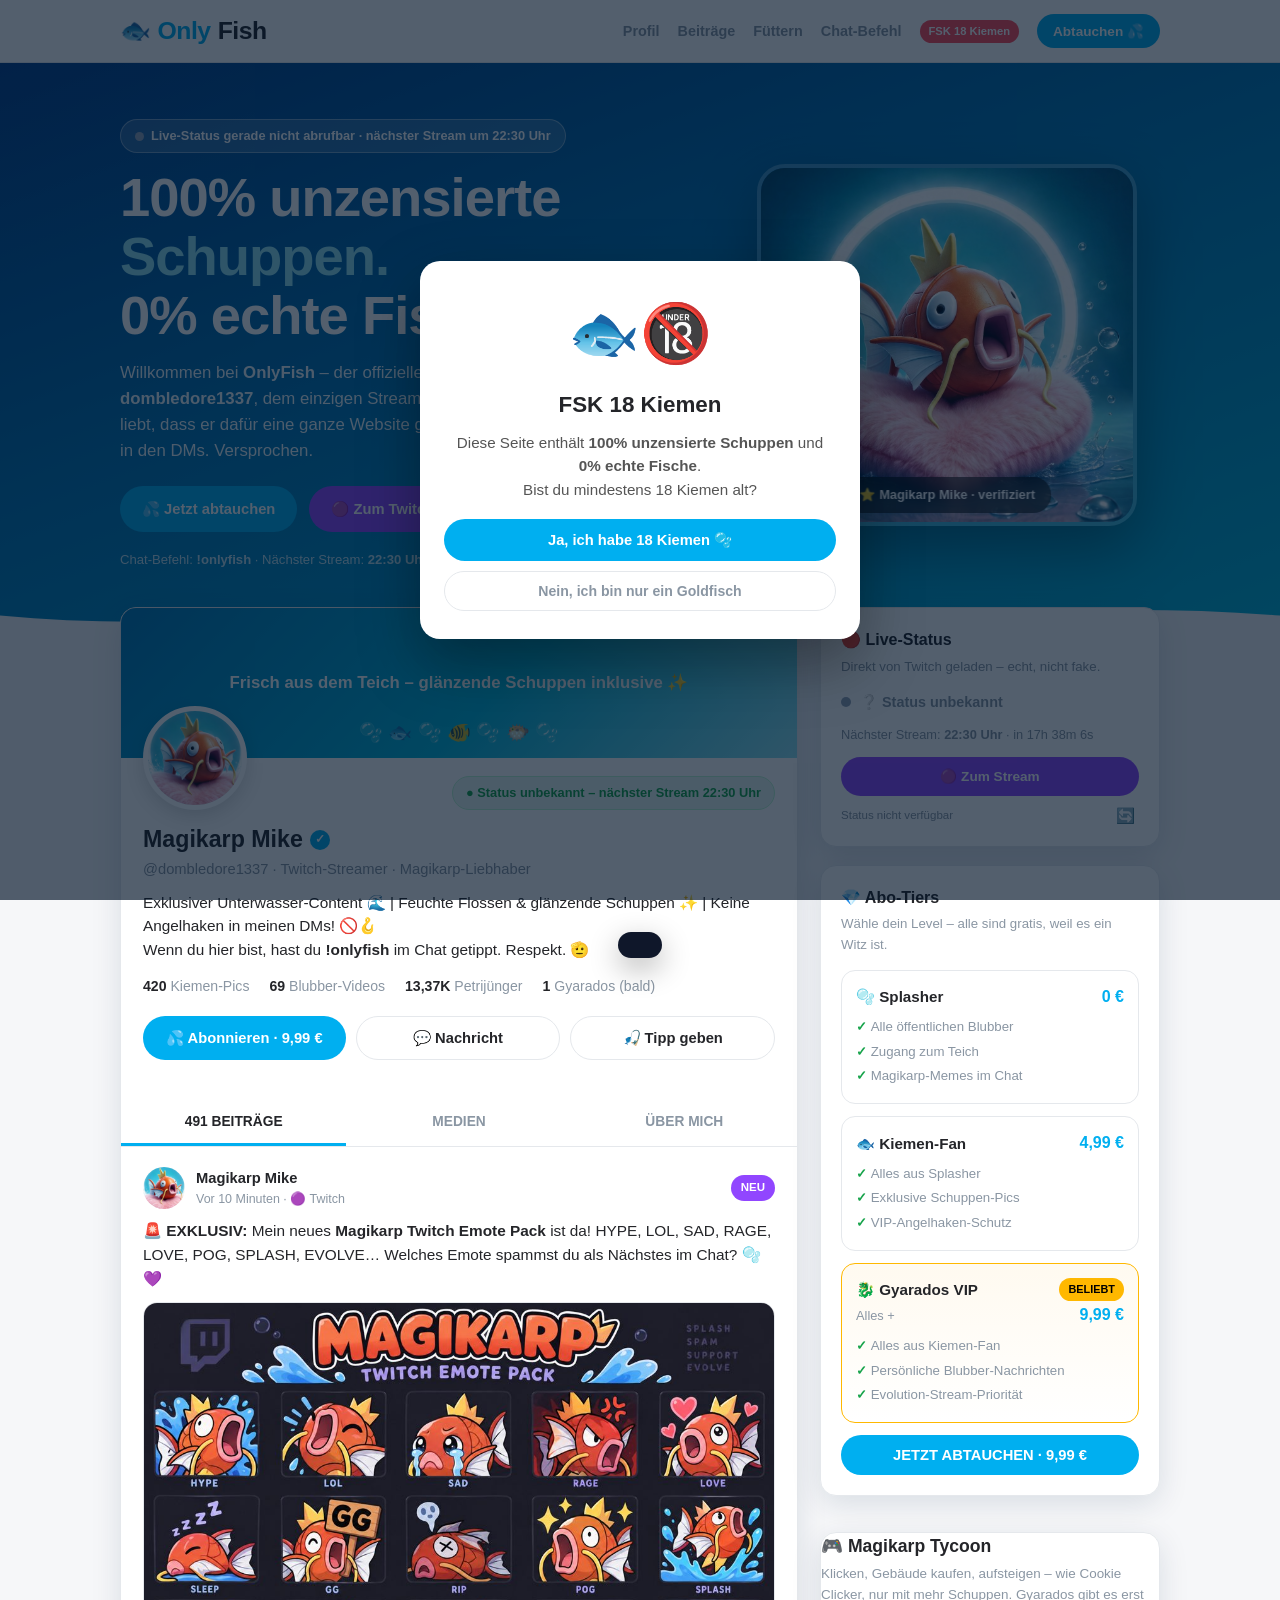
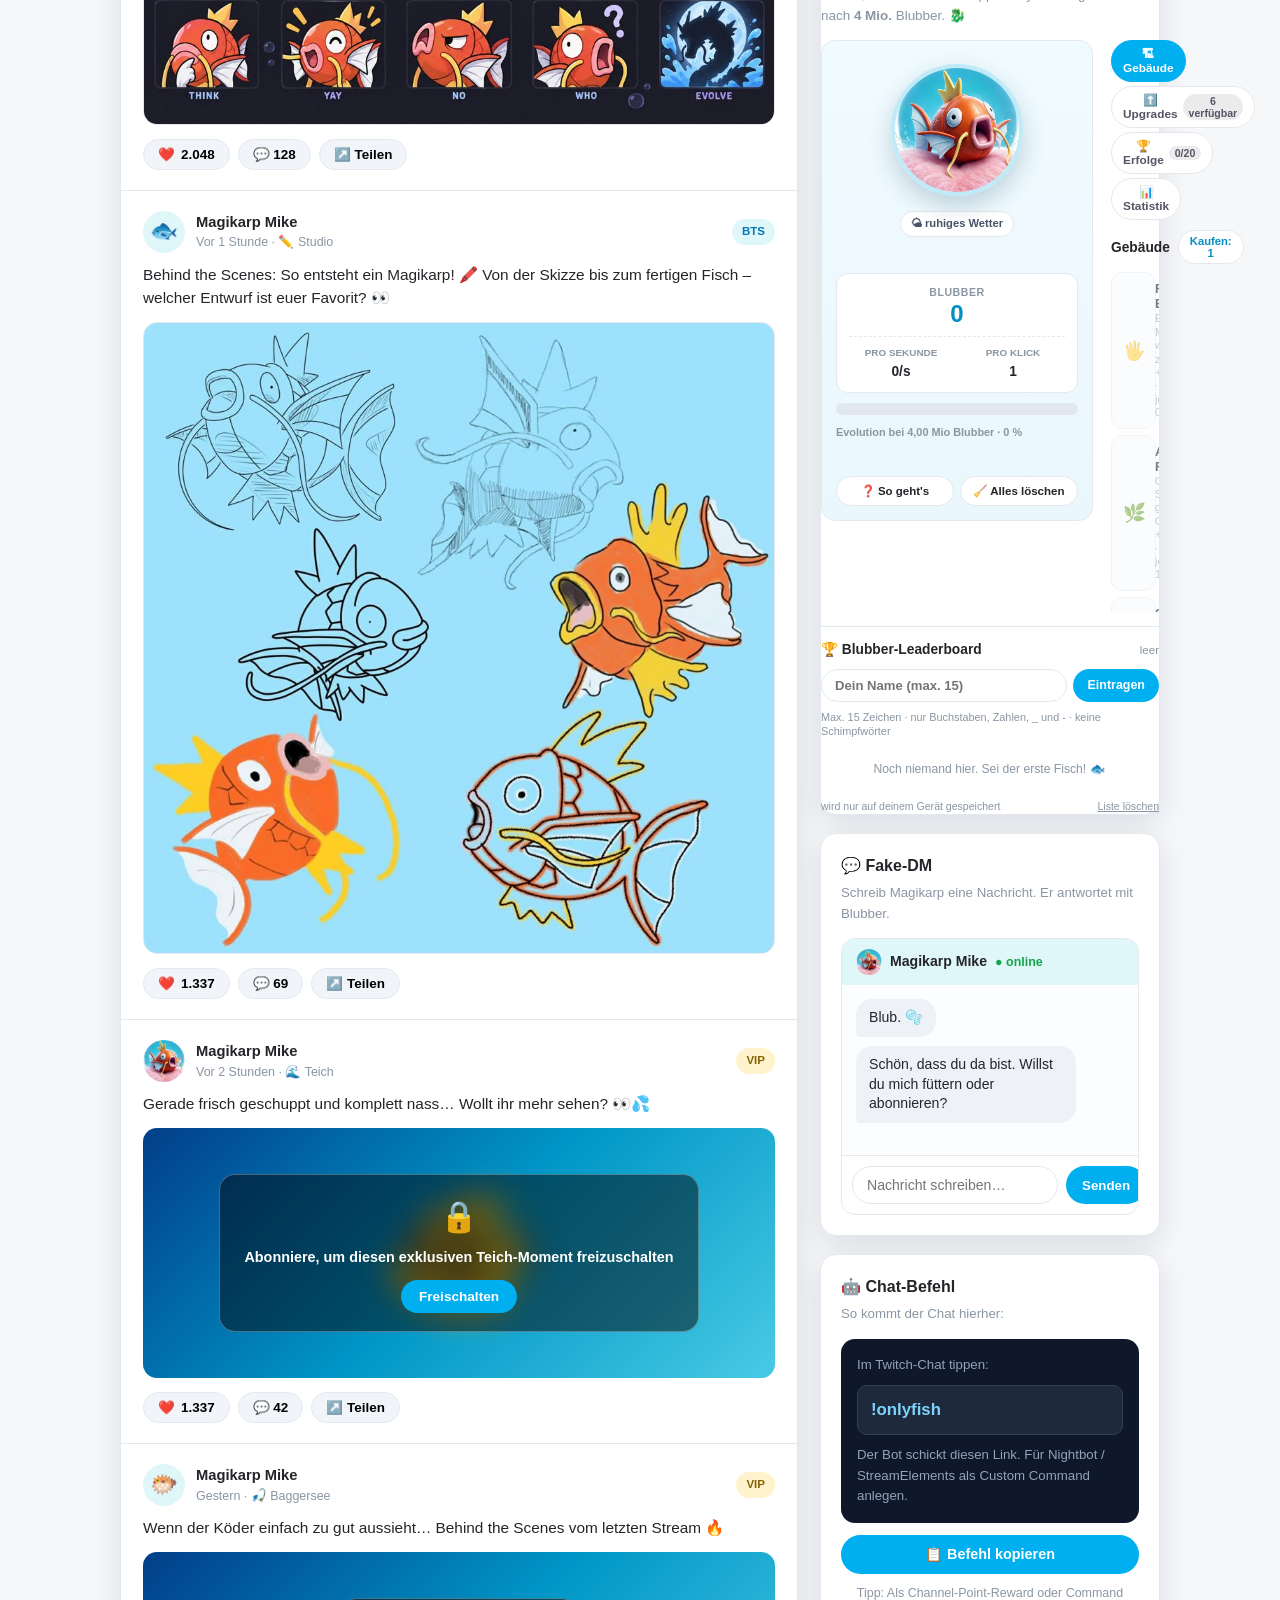
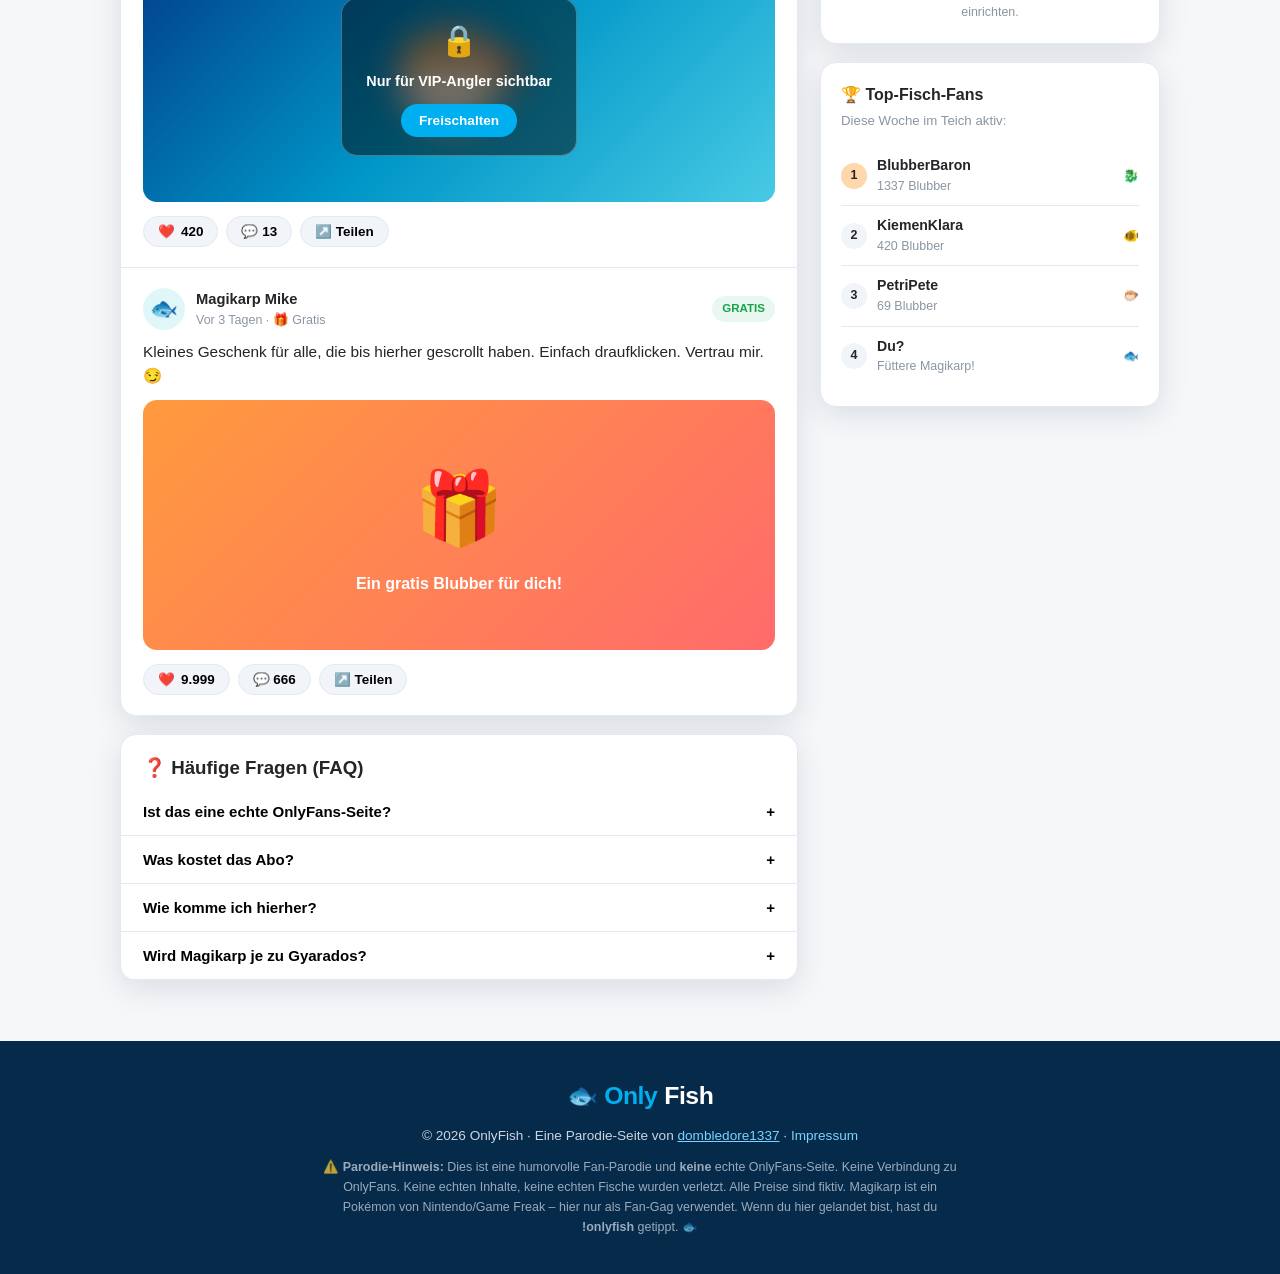
==== commit b13d96ab: "Magikarp Tycoon: Cookie-Clicker-Klon mit 8 Gebaeuden, Prestige und Erfolgen Das alte Klicker-Spiel (" ====
--- a/index.html
+++ b/index.html
@@ -209,6 +209,120 @@
   .game-actions{display:flex;gap:7px;margin-top:10px}
   .game-actions .btn{flex:1;justify-content:center;font-size:.76rem;padding:8px 6px}
 
+
+  /* ---------- TYCOON (Cookie-Clicker-Stil) ---------- */
+  .ty-head h3{font-size:1.1rem;font-weight:900;margin-bottom:4px}
+  .ty-head .sub{font-size:.84rem;color:var(--muted);margin-bottom:14px}
+  .ty-game{display:grid;grid-template-columns:272px 1fr;gap:18px;align-items:start}
+  @media(max-width:880px){.ty-game{grid-template-columns:1fr}}
+
+  .ty-left{background:linear-gradient(180deg,#f0fbff,#eaf7fd);border:1px solid var(--border);border-radius:14px;padding:14px;text-align:center}
+  .ty-fishwrap{position:relative;min-height:150px;display:flex;align-items:center;justify-content:center}
+  .ty-fish{cursor:pointer;user-select:none;transition:transform .07s;-webkit-tap-highlight-color:transparent;line-height:0;outline:none}
+  .ty-fish img{width:132px;height:132px;border-radius:50%;object-fit:cover;border:4px solid #bfeaf7;box-shadow:0 10px 24px rgba(2,44,74,.2);pointer-events:none;transition:border-color .3s,box-shadow .3s}
+  .ty-fish:active{transform:scale(1.1) rotate(-3deg)}
+  .ty-fish:focus-visible img{border-color:var(--primary)}
+  .ty-fish.evolved img{border-color:#ffd166;box-shadow:0 0 0 6px rgba(255,209,102,.35),0 10px 26px rgba(2,44,74,.28)}
+  .ty-float{position:absolute;pointer-events:none;font-weight:900;font-size:.95rem;color:var(--primary-dark);animation:tyFloat .9s ease-out forwards;z-index:5}
+  .ty-float.crit{color:#e11d48;font-size:1.25rem;text-shadow:0 2px 6px rgba(255,255,255,.9)}
+  @keyframes tyFloat{from{transform:translate(-50%,0);opacity:1}to{transform:translate(-50%,-52px);opacity:0}}
+
+  .ty-badges{display:flex;justify-content:center;flex-wrap:wrap;gap:6px;margin:6px 0}
+  .ty-season{font-size:.7rem;font-weight:800;background:#fff;border:1px solid var(--border);border-radius:999px;padding:3px 10px;color:#475569}
+  .ty-buffs{display:flex;flex-wrap:wrap;gap:5px;justify-content:center;min-height:24px;margin-bottom:6px}
+  .ty-buffs.empty{visibility:hidden}
+  .ty-buff{font-size:.68rem;font-weight:900;background:#fff1f2;color:#e11d48;border-radius:999px;padding:3px 9px;border:1px solid #fecdd3;animation:tyPulse 1s infinite alternate}
+  @keyframes tyPulse{from{opacity:.75}to{opacity:1}}
+
+  .ty-res{background:#fff;border:1px solid var(--border);border-radius:12px;padding:10px 12px;margin-top:4px}
+  .ty-res-main span{display:block;font-size:.66rem;text-transform:uppercase;letter-spacing:.05em;color:var(--muted);font-weight:800}
+  .ty-res-main strong{display:block;font-size:1.5rem;font-weight:900;color:var(--primary-dark);line-height:1.15}
+  .ty-res-side{display:grid;grid-template-columns:1fr 1fr;gap:8px;margin-top:8px;padding-top:8px;border-top:1px dashed var(--border)}
+  .ty-res-side div{display:flex;flex-direction:column;gap:1px}
+  .ty-res-side span{font-size:.62rem;color:var(--muted);font-weight:700;text-transform:uppercase}
+  .ty-res-side b{font-size:.86rem;font-weight:900}
+
+  .ty-evo{margin-top:10px;text-align:left}
+  .ty-evo-bar{height:12px;background:#e2e8f0;border-radius:999px;overflow:hidden;margin-bottom:4px}
+  .ty-evo-bar>div{height:100%;width:0;background:linear-gradient(90deg,#ff9a3d,#ff6b6b);border-radius:999px;transition:width .3s}
+  .ty-evo span{font-size:.68rem;color:var(--muted);font-weight:700}
+
+  .ty-msg{font-size:.76rem;font-weight:800;color:var(--primary-dark);min-height:1.3em;margin:8px 0 0;opacity:0;transition:opacity .2s}
+  .ty-msg.on{opacity:1}
+
+  .ty-actions{display:flex;gap:6px;margin-top:8px}
+  .ty-actions .btn{flex:1;justify-content:center;font-size:.72rem;padding:7px 4px}
+
+  .ty-right{min-width:0}
+  .ty-tabs{display:flex;gap:4px;flex-wrap:wrap;margin-bottom:10px}
+  .ty-tab{border:1.5px solid var(--border);background:#fff;border-radius:999px;padding:6px 11px;font-size:.74rem;font-weight:800;color:#556;cursor:pointer;font-family:inherit;display:flex;align-items:center;gap:5px;transition:.15s}
+  .ty-tab:hover{border-color:var(--primary)}
+  .ty-tab.active{background:var(--primary);border-color:var(--primary);color:#fff}
+  .ty-tab span{font-size:.66rem;background:rgba(0,0,0,.08);border-radius:999px;padding:1px 6px;font-weight:900}
+  .ty-tab.active span{background:rgba(255,255,255,.25)}
+  .ty-pane.hidden{display:none}
+  .ty-pane-head{display:flex;justify-content:space-between;align-items:center;gap:8px;margin-bottom:8px}
+  .ty-pane-head strong{font-size:.86rem}
+  .ty-pane-head>span{font-size:.68rem;color:var(--muted)}
+  .ty-shopbtn{border:1.5px solid var(--border);background:#fff;border-radius:999px;padding:4px 11px;font-size:.7rem;font-weight:900;color:var(--primary-dark);cursor:pointer;font-family:inherit}
+  .ty-shopbtn:hover{border-color:var(--primary)}
+  .ty-list{max-height:340px;overflow-y:auto;padding-right:3px}
+
+  .ty-bld{display:flex;align-items:center;gap:9px;width:100%;text-align:left;border:1.5px solid var(--border);background:#fff;border-radius:11px;padding:8px 10px;margin-bottom:6px;cursor:pointer;font-family:inherit;transition:.13s}
+  .ty-bld:hover.locked{cursor:not-allowed}
+  .ty-bld:hover:not(.locked){border-color:var(--primary);transform:translateY(-1px)}
+  .ty-bld.locked{opacity:.5;background:#f8fafc}
+  .ty-bld-icon{font-size:1.15rem;width:24px;text-align:center;flex-shrink:0}
+  .ty-bld-body{flex:1;min-width:0;display:flex;flex-direction:column;gap:1px}
+  .ty-bld-body strong{font-size:.8rem;font-weight:800}
+  .ty-bld-body small{font-size:.67rem;color:var(--muted);line-height:1.25}
+  .ty-bld-right{display:flex;flex-direction:column;align-items:flex-end;gap:1px;flex-shrink:0}
+  .ty-bld-cost{font-size:.76rem;font-weight:900;color:#b8860b}
+  .ty-bld-cost.tooMuch{color:#b91c1c}
+  .ty-bld-count{font-size:.64rem;font-weight:900;color:#fff;background:#94a3b8;border-radius:999px;padding:0 7px;min-width:16px;text-align:center}
+  .ty-bld-count.empty{display:none}
+  .ty-bld:hover:not(.locked) .ty-bld-count{background:var(--primary)}
+
+  .ty-upg{display:flex;align-items:center;gap:9px;width:100%;text-align:left;border:1.5px solid #fde68a;background:linear-gradient(180deg,#fffdf5,#fff);border-radius:11px;padding:8px 10px;margin-bottom:6px;cursor:pointer;font-family:inherit;transition:.13s}
+  .ty-upg:hover:not(.locked){border-color:var(--gold);transform:translateY(-1px)}
+  .ty-upg.locked{opacity:.55;cursor:not-allowed;background:#f8fafc;border-color:var(--border)}
+  .ty-upg-icon{font-size:1.15rem;width:24px;text-align:center;flex-shrink:0}
+  .ty-upg-body{flex:1;min-width:0;display:flex;flex-direction:column;gap:1px}
+  .ty-upg-body strong{font-size:.8rem;font-weight:800}
+  .ty-upg-body small{font-size:.67rem;color:var(--muted)}
+  .ty-upg-cost{font-size:.76rem;font-weight:900;color:#b8860b;white-space:nowrap;flex-shrink:0}
+  .ty-empty{font-size:.75rem;color:var(--muted);text-align:center;padding:16px 6px;line-height:1.4}
+
+  .ty-achs{display:grid;grid-template-columns:repeat(auto-fill,minmax(88px,1fr));gap:6px;max-height:340px;overflow-y:auto}
+  .ty-ach{display:flex;flex-direction:column;align-items:center;gap:2px;padding:7px 4px;border:1px solid var(--border);border-radius:10px;background:#f8fafc;text-align:center}
+  .ty-ach.got{background:#fffbeb;border-color:#fde68a;box-shadow:0 1px 6px rgba(255,184,0,.2)}
+  .ty-ach-icon{font-size:1.15rem;filter:grayscale(1);opacity:.5}
+  .ty-ach.got .ty-ach-icon{filter:none;opacity:1}
+  .ty-ach-name{font-size:.6rem;font-weight:800;color:var(--muted);line-height:1.15}
+  .ty-ach.got .ty-ach-name{color:var(--text)}
+
+  .ty-stats{display:flex;flex-direction:column;gap:2px;max-height:250px;overflow-y:auto}
+  .ty-stat{display:flex;justify-content:space-between;gap:10px;font-size:.76rem;padding:4px 6px;border-radius:6px}
+  .ty-stat:nth-child(odd){background:#f8fafc}
+  .ty-stat span{color:var(--muted)}
+  .ty-stat b{font-weight:900}
+  .ty-ascend{margin-top:12px;padding-top:10px;border-top:1px dashed var(--border);display:flex;flex-direction:column;gap:7px;align-items:flex-start}
+  .ty-ascend p{font-size:.71rem;color:var(--muted);line-height:1.4}
+  .ty-asc-bonus{font-size:.7rem;color:var(--muted)}
+  .ty-asc-bonus b{color:var(--primary-dark);font-weight:900}
+
+  .ty-golden{position:fixed;z-index:400;width:56px;height:56px;border-radius:50%;border:none;cursor:pointer;
+    background:radial-gradient(circle at 32% 28%,#fff6c4,#ffd166 45%,#e8a800 100%);
+    box-shadow:0 0 0 4px rgba(255,209,102,.45),0 8px 22px rgba(180,120,0,.45);
+    font-size:1.6rem;line-height:56px;text-align:center;padding:0;animation:tyBob 1.6s ease-in-out infinite}
+  .ty-golden:hover{transform:scale(1.12)}
+  @keyframes tyBob{0%,100%{transform:translateY(0) rotate(-4deg)}50%{transform:translateY(-9px) rotate(4deg)}}
+
+  #tyToast{position:fixed;left:50%;bottom:26px;transform:translate(-50%,20px);background:rgba(6,42,74,.96);color:#fff;
+    padding:11px 20px;border-radius:999px;font-size:.82rem;font-weight:800;z-index:500;opacity:0;pointer-events:none;
+    transition:opacity .25s,transform .25s;max-width:90vw;text-align:center;box-shadow:0 10px 30px rgba(2,44,74,.35)}
+  #tyToast.show{opacity:1;transform:translate(-50%,0)}
+
   /* ---------- LEADERBOARD ---------- */
   .lb-box{margin-top:14px;border-top:1px solid var(--border);padding-top:12px}
   .lb-title{display:flex;justify-content:space-between;align-items:baseline;margin-bottom:8px;gap:8px}
@@ -503,7 +617,7 @@
       </div>
       <div class="faq-item">
         <button class="faq-q" onclick="toggleFaq(this)">Wird Magikarp je zu Gyarados? <span>+</span></button>
-        <div class="faq-a">Füttere ihn unten 50-mal und schau selbst. Spoiler: Es wird wild. 🐉</div>
+        <div class="faq-a">Sammle unten im Magikarp Tycoon <strong>4 Millionen Blubber</strong> und schau selbst. Spoiler: Es wird wild. 🐉</div>
       </div>
     </section>
   </main>
@@ -556,39 +670,94 @@
     </section>
 
     <!-- GAME -->
-    <section class="card side-box" id="spiel">
-      <h3>🎮 Magikarp Tycoon</h3>
-      <p class="sub">Klick, sammle Blubber, kauf Upgrades – bei 50 entwickelst du ihn zum Gyarados 🐉</p>
-
-      <div class="game-wrap">
-        <div class="game-fish" id="gameFish" onclick="feedFish(event)" role="button" tabindex="0" aria-label="Magikarp füttern">
-          <img src="assets/magikarp-avatar.jpg" alt="Magikarp Mike füttern" id="gameFishImg" />
+    <section class="card" id="spiel" style="margin-top:18px">
+      <div class="ty-head">
+        <h3>🎮 Magikarp Tycoon</h3>
+        <p class="sub">Klicken, Gebäude kaufen, aufsteigen – wie Cookie Clicker, nur mit mehr Schuppen. Gyarados gibt es erst nach <strong>4 Mio.</strong> Blubber. 🐉</p>
+      </div>
+
+      <div class="ty-game" id="tyGame">
+        <!-- LINKS: Klickbereich -->
+        <div class="ty-left">
+          <div class="ty-fishwrap" id="tyFishWrap">
+            <div class="ty-fish" id="tyFish" role="button" tabindex="0" aria-label="Magikarp fuettern">
+              <img id="tyFishImg" src="assets/magikarp-avatar.jpg" alt="Magikarp" />
+            </div>
+          </div>
+
+          <div class="ty-badges">
+            <span class="ty-season" id="tySeason">🌤 ruhiges Wetter</span>
+          </div>
+
+          <div class="ty-buffs empty" id="tyBuffs"></div>
+
+          <div class="ty-res">
+            <div class="ty-res-main">
+              <span>Blubber</span>
+              <strong id="tyBank">0</strong>
+            </div>
+            <div class="ty-res-side">
+              <div><span>pro Sekunde</span><b id="tyCps">0/s</b></div>
+              <div><span>pro Klick</span><b id="tyPerClick">1</b></div>
+            </div>
+          </div>
+
+          <div class="ty-evo">
+            <div class="ty-evo-bar"><div id="tyEvoFill"></div></div>
+            <span id="tyEvoLabel">Evolution bei 4 Mio. Blubber · 0 %</span>
+          </div>
+
+          <p class="ty-msg" id="tyMsg"></p>
+
+          <div class="ty-actions">
+            <button class="btn btn-ghost btn-sm" type="button" id="tyHelpBtn">❓ So geht's</button>
+            <button class="btn btn-ghost btn-sm" type="button" id="tyResetBtn">🧹 Alles löschen</button>
+          </div>
         </div>
-        <div class="game-badges" id="gameBadges"></div>
-      </div>
-
-      <div class="game-res">
-        <div class="res-cell"><span>Blubber</span><strong id="blubberCount">0</strong></div>
-        <div class="res-cell"><span>Pro Klick</span><strong id="perClick">1</strong></div>
-      </div>
-
-      <div class="evo-wrap"><div class="evo-fill" id="evoFill"></div></div>
-      <div class="evo-labels">
-        <span id="stageLabel">🐟 Magikarp</span>
-        <span id="evoPct">0%</span>
-        <span id="nextStage">bis Gyarados: 50</span>
-      </div>
-
-      <div class="upg-list">
-        <div class="upg-head"><strong>🛒 Upgrades</strong><span id="upgHint">mehr Blubber = mehr Fisch</span></div>
-        <div id="upgContainer"></div>
-      </div>
-
-      <div class="game-msg" id="gameMsg">Magikarp hat Hunger…</div>
-
-      <div class="game-actions">
-        <button class="btn btn-ghost btn-sm" type="button" onclick="doPrestige()">🌀 Neu starten</button>
-        <button class="btn btn-ghost btn-sm" type="button" onclick="openUpgradeHelp()">❓ So geht's</button>
+
+        <!-- RECHTS: Shop -->
+        <div class="ty-right">
+          <div class="ty-tabs" role="tablist">
+            <button class="ty-tab active" data-tab="buildings" type="button" role="tab">🏗 Gebäude</button>
+            <button class="ty-tab" data-tab="upgrades" type="button" role="tab">⬆️ Upgrades <span id="tyUpgCount">–</span></button>
+            <button class="ty-tab" data-tab="achievements" type="button" role="tab">🏆 Erfolge <span id="tyAchCount">0/20</span></button>
+            <button class="ty-tab" data-tab="stats" type="button" role="tab">📊 Statistik</button>
+          </div>
+
+          <div class="ty-pane" id="tyPane-buildings">
+            <div class="ty-pane-head">
+              <strong>Gebäude</strong>
+              <button class="ty-shopbtn" type="button" id="tyShopBtn">Kaufen: 1</button>
+            </div>
+            <div class="ty-list" id="tyBuildings"></div>
+          </div>
+
+          <div class="ty-pane hidden" id="tyPane-upgrades">
+            <div class="ty-pane-head">
+              <strong>Upgrades</strong>
+              <span>einmalig, dauerhaft</span>
+            </div>
+            <div class="ty-list" id="tyUpgrades"></div>
+          </div>
+
+          <div class="ty-pane hidden" id="tyPane-achievements">
+            <div class="ty-pane-head">
+              <strong>Erfolge</strong>
+              <span>jeder Erfolg gibt Produktionsbonus</span>
+            </div>
+            <div class="ty-achs" id="tyAchievements"></div>
+          </div>
+
+          <div class="ty-pane hidden" id="tyPane-stats">
+            <div class="ty-pane-head"><strong>Statistik</strong></div>
+            <div class="ty-stats" id="tyStats"></div>
+            <div class="ty-ascend">
+              <p id="tyAscendInfo">Prestige: steige auf für einen permanenten Bonus.</p>
+              <button class="btn btn-primary btn-sm" type="button" id="tyAscendBtn">🌀 Aufsteigen</button>
+              <span class="ty-asc-bonus">aktueller Bonus: <b id="tyAscBonus">+0 %</b></span>
+            </div>
+          </div>
+        </div>
       </div>
 
       <div class="lb-box">
@@ -669,6 +838,7 @@
 </div>
 
 <div id="toast"></div>
+<div id="tyToast" role="status" aria-live="polite"></div>
 
 <script>
   const TWITCH = "https://www.twitch.tv/dombledore1337";
@@ -763,59 +933,33 @@
     else { showToast("📋 Befehl: !onlyfish"); }
   }
 
-  /* ---------- GAME: MAGIKARP TYCOON ---------- */
-  const GAME_KEY = "onlyfish.save.v2";
-  const LB_KEY   = "onlyfish.leaderboard.v1";
-  const LB_MAX   = 15;
-  const EVOLVE_AT = 50;
-
-  const UPGRADES = [
-    { id:"flosse",   icon:"🖐️", name:"Flossen-Power",  desc:"+1 Blubber pro Klick",
-      max:25, calc:(l)=>l,      cost:(l)=>Math.floor(15*Math.pow(1.85,l)) },
-    { id:"alge",     icon:"🌿", name:"Algen-Farm",      desc:"+1 Blubber pro Sekunde",
-      max:25, calc:(l)=>l,      cost:(l)=>Math.floor(40*Math.pow(1.9,l)) },
-    { id:"rudel",    icon:"🐠", name:"Fisch-Rudel",     desc:"+5 Blubber pro Sekunde",
-      max:20, calc:(l)=>l*5,    cost:(l)=>Math.floor(400*Math.pow(2.0,l)) },
-    { id:"aquarium", icon:"🫧", name:"Aquarium",        desc:"+25 Blubber pro Sekunde",
-      max:15, calc:(l)=>l*25,   cost:(l)=>Math.floor(5000*Math.pow(2.1,l)) },
-    { id:"krit",     icon:"⚡", name:"Kritische Welle", desc:"+10% Chance auf 10x Klick",
-      max:8, crit:true, calc:(l)=>l, cost:(l)=>Math.floor(750*Math.pow(2.4,l)) },
-  ];
-
-  const STAGES = [
-    [0,   "🐟 Magikarp",  "Teich-Fisch"],
-    [15,  "🐠 Magikarp",  "Splasher"],
-    [30,  "🐟 Magikarp+", "Kiemen-Fan"],
-    [50,  "🐉 Gyarados",  "GYARADOS"],
-    [150, "🐉 Gyarados",  "Gyarados Alpha"],
-    [500, "🌊 Gyarados",  "Sturm-Gyarados"],
-  ];
-
-  const state = { total:0, bank:0, ups:{}, clicks:0, evolved:false };
-  UPGRADES.forEach(u => state.ups[u.id] = 0);
-
-  function upLevel(id){ return state.ups[id] || 0; }
-  function upCost(u){ return u.cost(upLevel(u.id)); }
-  function isMaxed(u){ return upLevel(u.id) >= u.max; }
-  function perClick(){ return Math.max(1, 1 + UPGRADES[0].calc(upLevel("flosse"))); }
-  function critChance(){ return Math.min(0.8, 0.10 * upLevel("krit")); }
-  function perSecond(){
-    let v = 0;
-    UPGRADES.forEach(u => { if(u.id !== "flosse" && !u.crit) v += u.calc(upLevel(u.id)); });
-    return v;
-  }
-  function stageFor(total){
-    let cur = STAGES[0];
-    STAGES.forEach(st => { if(total >= st[0]) cur = st; });
-    return cur;
-  }
-  function nextStageFor(total){
-    for(const st of STAGES){ if(total < st[0]) return st; }
-    return null;
-  }
-
-  /* ---- Leaderboard: nur lokal, XSS-sicher ---- */
-  const BAD_WORDS = ["arschloch","arsch","scheiss","scheiße","scheisse","wichser","wichs","wixx","ficken","fick","hurensohn","hure","fotze","schwanz","penis","idiot","volldepp","depp","trottel","spast","missgeburt","nazi","hitler","porno","bitch","fuck","shit","cunt","nigger","nigga","retard","bastard","asshole","dickhead","dick","cock","pussy","whore","slut","schwuchtel","faggot","homo","nutte","kacke","kack","piss","penner","vollpfosten","wanker","boobs","cum","anal","titten","sex","xxx","porno"];
+  /* ---------- GAME-BINDEGLIED ----------
+     Die komplette Spiel-Logik liegt in assets/tycoon.js (window.MagikarpTycoon).
+     Hier bleiben nur die Funktionen, die das restliche Seiten-Skript direkt aufruft. */
+  function gameState(){
+    return (window.MagikarpTycoon && window.MagikarpTycoon.state()) || { total:0, bank:0 };
+  }
+
+  function openUpgradeHelp(){
+    MODALS.help = { emoji:"🎮", title:"Magikarp Tycoon", hideTwitch:true,
+      text:
+        "<strong>1. Klicken</strong> gibt Blubber. <em>Flossen-Betrieb</em> erhoeht Klickwert <em>und</em> gibt passives Einkommen.<br><br>" +
+        "<strong>2. Gebaeude</strong> produzieren automatisch. Jedes Stueck kostet 15 % mehr als das davor. Mit dem Knopf <em>Kaufen: 1 / 10 / 100 / MAX</em> kaufst du in Stapeln.<br><br>" +
+        "<strong>3. Upgrades</strong> sind einmalig: Klick-Upgrades verdoppeln den Klickwert, Gebaeude-Upgrades verdoppeln die Produktion eines Gebaeudes. Sie tauchen erst auf, wenn du genug davon gebaut hast.<br><br>" +
+        "<strong>4. Blubber-Ball:</strong> Ab und zu schwimmt ein goldener Ball vorbei. Klick ihn fuer Sofort-Blubber, <em>Klick-Frenzy</em> (77-fach) oder <em>Drachenrausch</em> (7-fach).<br><br>" +
+        "<strong>5. Jahreszeiten</strong> wechseln automatisch: Sommer +25 % Produktion, Herbst mehr Baelle, Winter staerkere Ball-Belohnungen.<br><br>" +
+        "<strong>6. Erfolge</strong> geben dauerhaft Produktionsbonus. <strong>Aufsteigen</strong> ab 10 Mio. setzt Gebaeude zurueck, gibt aber einen permanenten Prozent-Bonus, der bleibt.<br><br>" +
+        "<strong>7. Evolution:</strong> Ab 4 Mio. gesammelten Blubber wird Magikarp zu Gyarados und produziert dauerhaft +25 %.<br><br>" +
+        "<strong>8. Leaderboard:</strong> Max. 15 Zeichen, nur Buchstaben, Zahlen, _ und -. Alles bleibt lokal in deinem Browser." };
+    openModal("help");
+  }
+
+  /* ---------- LEADERBOARD (lokal, XSS-sicher) ---------- */
+  const LB_KEY = "onlyfish.leaderboard.v1";
+  const LB_MAX = 15;
+  const LB_MAX_SCORE = 1e15;
+
+  const BAD_WORDS = ["arschloch","arsch","scheiss","scheiße","scheisse","wichser","wichs","wixx","ficken","fick","hurensohn","hure","fotze","schwanz","penis","idiot","volldepp","depp","trottel","spast","missgeburt","nazi","hitler","porno","bitch","fuck","shit","cunt","nigger","nigga","retard","bastard","asshole","dickhead","dick","cock","pussy","whore","slut","schwuchtel","faggot","homo","nutte","kacke","kack","piss","penner","vollpfosten","wanker","boobs","cum","anal","titten","sex","xxx"];
   const LEET = {"0":"o","1":"i","3":"e","4":"a","5":"s","7":"t","8":"b","@":"a","$":"s","!":"i"};
 
   function normalizeName(raw){
@@ -837,8 +981,6 @@
       return { ok:false, msg:"Bitte mindestens einen Buchstaben verwenden." };
     if(/(.)\1{4,}/.test(name))
       return { ok:false, msg:"Zu viele gleiche Zeichen hintereinander." };
-    /* Wortgrenzen: verhindert False Positives wie "Scunthorpe" oder "Analytics",
-       blockt aber "KevinArsch" und "Arschloch88" weiterhin zuverlaessig. */
     const normLeet  = normalizeName(name);
     const normPlain = name.toLowerCase().replace(/[\u0300-\u036f]/g,"").replace(/[^a-z]/g,"");
     for(const bad of BAD_WORDS){
@@ -850,8 +992,6 @@
     }
     return { ok:true, value:name };
   }
-
-  const LB_MAX_SCORE = 1e12;
 
   function loadLB(){
     try{
@@ -862,7 +1002,6 @@
       const seen = new Set();
       for(const e of arr){
         if(!e || typeof e.name !== "string") continue;
-        /* Namen aus dem Speicher erneut pruefen: manipulierte Daten werden verworfen */
         const v = validateName(e.name);
         if(!v.ok) continue;
         const key = v.value.toLowerCase();
@@ -927,6 +1066,7 @@
     if(ev) ev.preventDefault();
     const input = document.getElementById("lbName");
     const hint  = document.getElementById("lbHint");
+    if(!input) return;
     const res = validateName(input.value);
     if(!res.ok){
       input.classList.add("bad");
@@ -934,12 +1074,13 @@
       if(hint) hint.textContent = "⚠️ " + res.msg;
       return;
     }
-    addScore(res.value, Math.floor(state.total));
+    const score = Math.floor(gameState().total || 0);
+    addScore(res.value, score);
     try{ localStorage.setItem("onlyfish.me", res.value); }catch(e){}
     input.value = "";
     if(hint) hint.textContent = "✅ " + res.value + " steht im Leaderboard!";
     renderLeaderboard();
-    showToast("🏆 " + res.value + ": " + Math.floor(state.total).toLocaleString("de-DE") + " Blubber");
+    showToast("🏆 " + res.value + ": " + score.toLocaleString("de-DE") + " Blubber");
   }
 
   function clearLeaderboard(){
@@ -950,268 +1091,6 @@
     showToast("🧹 Leaderboard geleert.");
   }
 
-  /* ---- Rendering ---- */
-  function fmt(n){
-    n = Math.floor(n);
-    if(n >= 1e9) return (n/1e9).toFixed(2).replace(/\.?0+$/,"") + " Mrd";
-    if(n >= 1e6) return (n/1e6).toFixed(2).replace(/\.?0+$/,"") + " Mio";
-    if(n >= 1e4) return (n/1e3).toFixed(1).replace(/\.0$/,"") + "K";
-    return n.toLocaleString("de-DE");
-  }
-
-  function renderUpgrades(){
-    const box = document.getElementById("upgContainer");
-    if(!box) return;
-    box.innerHTML = "";
-    UPGRADES.forEach(u => {
-      const maxed = isMaxed(u);
-      const cost  = upCost(u);
-      const btn = document.createElement("button");
-      btn.className = "upg";
-      btn.type = "button";
-      btn.disabled = maxed || state.bank < cost;
-      btn.onclick = () => buyUpgrade(u.id);
-
-      const icon = document.createElement("span");
-      icon.className = "upg-icon"; icon.textContent = u.icon;
-
-      const body = document.createElement("span");
-      body.className = "upg-body";
-      const nm = document.createElement("span");
-      nm.className = "upg-name";
-      nm.textContent = u.name;
-      const lv = document.createElement("span");
-      lv.className = "upg-lvl";
-      lv.textContent = "Lv " + upLevel(u.id) + "/" + u.max;
-      nm.appendChild(lv);
-      const desc = document.createElement("span");
-      desc.className = "upg-desc";
-      desc.textContent = u.desc + (u.crit ? " · aktuell " + Math.round(critChance()*100) + "%" : "");
-      body.append(nm, desc);
-
-      const price = document.createElement("span");
-      price.className = "upg-cost" + (maxed ? " maxed" : "");
-      price.textContent = maxed ? "MAX" : fmt(cost).replace(/\s/g,"") + " 🫧";
-
-      btn.append(icon, body, price);
-      box.appendChild(btn);
-    });
-  }
-
-  function renderGame(){
-    const st = stageFor(state.total);
-    const nx = nextStageFor(state.total);
-
-    const bankEl = document.getElementById("blubberCount");
-    if(bankEl) bankEl.textContent = fmt(state.bank);
-    const pcEl = document.getElementById("perClick");
-    if(pcEl) pcEl.textContent = fmt(perClick());
-
-    const pct = Math.min(100, Math.round(state.total / EVOLVE_AT * 100));
-    const fill = document.getElementById("evoFill");
-    if(fill){
-      fill.style.width = pct + "%";
-      fill.classList.toggle("done", state.total >= EVOLVE_AT);
-    }
-    const pctEl = document.getElementById("evoPct");
-    if(pctEl) pctEl.textContent = state.total >= EVOLVE_AT ? "✅ 100%" : pct + "%";
-    const stageEl = document.getElementById("stageLabel");
-    if(stageEl) stageEl.textContent = st[1];
-    const nxtEl = document.getElementById("nextStage");
-    if(nxtEl) nxtEl.textContent = nx
-      ? "noch " + fmt(nx[0] - state.total)
-      : "max. Stufe 🐉";
-
-    if(state.total >= EVOLVE_AT) applyGyarados();
-
-    const badges = document.getElementById("gameBadges");
-    if(badges){
-      badges.innerHTML = "";
-      const add = (txt, hot) => {
-        const b = document.createElement("span");
-        b.className = "gb" + (hot ? " hot" : "");
-        b.textContent = txt;
-        badges.appendChild(b);
-      };
-      if(perSecond() > 0) add("+" + fmt(perSecond()) + "/s", false);
-      if(critChance() > 0) add("⚡ " + Math.round(critChance()*100) + "% Krit", false);
-      if(state.total >= EVOLVE_AT) add("🐉 entwickelt", true);
-    }
-    renderUpgrades();
-  }
-
-  function applyGyarados(){
-    const fish = document.getElementById("gameFish");
-    const img  = document.getElementById("gameFishImg");
-    if(fish) fish.classList.add("evolved");
-    if(img && img.dataset.gya !== "1"){
-      img.src = "assets/gyarados-avatar.jpg";
-      img.dataset.gya = "1";
-      img.alt = "Gyarados füttern";
-    }
-  }
-
-  let gameMsgTimer;
-  function setGameMsg(txt){
-    const el = document.getElementById("gameMsg");
-    if(!el) return;
-    el.textContent = txt;
-    clearTimeout(gameMsgTimer);
-    gameMsgTimer = setTimeout(() => {
-      el.textContent = state.total >= EVOLVE_AT ? "Gyarados bewacht den Teich. 🐉" : "Magikarp hat Hunger…";
-    }, 4000);
-  }
-
-  function floatNumber(x, y, txt, crit){
-    const el = document.createElement("span");
-    el.className = "float-num";
-    el.textContent = txt;
-    el.style.left = x + "px";
-    el.style.top  = y + "px";
-    if(crit){ el.style.color = "#e11d48"; el.style.fontSize = "1.3rem"; }
-    document.body.appendChild(el);
-    setTimeout(() => el.remove(), 950);
-  }
-
-  function feedFish(e){
-    const crit = Math.random() < critChance();
-    const amount = perClick() * (crit ? 10 : 1);
-    state.bank  += amount;
-    state.total += amount;
-    state.clicks++;
-
-    if(e && e.clientX){
-      const fish = document.getElementById("gameFish");
-      if(fish){
-        const r = fish.getBoundingClientRect();
-        floatNumber(r.left + r.width/2 - 16, r.top + 6, "+" + fmt(amount), crit);
-      }
-      splashBurst(e.clientX, e.clientY);
-    }
-    if(crit) setGameMsg("⚡ KRITISCHE WELLE! 10x Blubber!");
-    else if(state.clicks % 11 === 0) setGameMsg("Blub! Der Teich brodelt. 🫧");
-
-    checkEvolution();
-    renderGame();
-    saveGameThrottled();
-  }
-
-  function checkEvolution(){
-    if(state.evolved || state.total < EVOLVE_AT) return;
-    state.evolved = true;
-    confettiBurst();
-    applyGyarados();
-    setGameMsg("🐉 EVOLUTION! Magikarp ist jetzt Gyarados!");
-    const d = MODALS.evolved;
-    if(d){
-      d.html = '<img src="assets/gyarados.jpg" alt="Gyarados auf seinem rosa Herz-Kissen" style="width:100%;max-width:250px;border-radius:16px;margin:0 auto 14px;display:block;box-shadow:0 12px 30px rgba(2,44,74,.25)" />' + d.text;
-      openModal("evolved");
-    }
-    saveGame();
-  }
-
-  function buyUpgrade(id){
-    const u = UPGRADES.find(x => x.id === id);
-    if(!u || isMaxed(u)) return;
-    const cost = upCost(u);
-    if(state.bank < cost){
-      setGameMsg("Zu wenig Blubber – es fehlen " + fmt(cost - state.bank) + ".");
-      return;
-    }
-    state.bank -= cost;
-    state.ups[id] = upLevel(id) + 1;
-    setGameMsg(u.icon + " " + u.name + " auf Level " + upLevel(id) + "!");
-    renderGame();
-    saveGameThrottled();
-  }
-
-  function doPrestige(){
-    if(state.total < 100){
-      showToast("🌀 Ab 100 gesammelten Blubber kannst du neu starten. Dein Leaderboard-Eintrag bleibt.");
-      return;
-    }
-    if(!confirm("Neu starten? Upgrades und Blubber gehen verloren, dein Leaderboard-Eintrag bleibt.")) return;
-    state.bank = 0; state.total = 0; state.clicks = 0; state.evolved = false;
-    UPGRADES.forEach(u => state.ups[u.id] = 0);
-    const img = document.getElementById("gameFishImg");
-    if(img){ img.src = "assets/magikarp-avatar.jpg"; delete img.dataset.gya; img.alt = "Magikarp Mike füttern"; }
-    const fish = document.getElementById("gameFish");
-    if(fish) fish.classList.remove("evolved");
-    renderGame();
-    saveGame();
-    showToast("🌀 Frischer Teich, neues Glück!");
-  }
-
-  function openUpgradeHelp(){
-    MODALS.help = { emoji:"🎮", title:"Magikarp Tycoon", hideTwitch:true,
-      text:
-        "<strong>1. Klicken</strong> bringt Blubber. <em>Flossen-Power</em> erhöht den Betrag pro Klick.<br><br>" +
-        "<strong>2. Upgrades</strong> findest du direkt unter dem Fisch. <em>Algen-Farm</em>, <em>Fisch-Rudel</em> und <em>Aquarium</em> produzieren automatisch Blubber, auch wenn du gerade nicht klickst.<br><br>" +
-        "<strong>3. Kritische Welle:</strong> 10 % Chance pro Level auf 10-fachen Klick.<br><br>" +
-        "<strong>4. Bei 50 Blubber</strong> entwickelt sich Magikarp zu Gyarados und bleibt es auch. Danach kommen weitere Stufen bis zum Sturm-Gyarados.<br><br>" +
-        "<strong>5. Leaderboard:</strong> Namen eintragen, fertig. Max. 15 Zeichen, nur Buchstaben, Zahlen, _ und -. Alles bleibt lokal in deinem Browser." };
-    openModal("help");
-  }
-
-  /* ---- Speichern ---- */
-  function saveGame(){
-    try{
-      localStorage.setItem(GAME_KEY, JSON.stringify({
-        bank: state.bank, total: state.total, ups: state.ups,
-        clicks: state.clicks, evolved: state.evolved, t: Date.now()
-      }));
-    }catch(e){}
-  }
-  let saveTimer;
-  function saveGameThrottled(){
-    clearTimeout(saveTimer);
-    saveTimer = setTimeout(saveGame, 400);
-  }
-  function loadGame(){
-    try{
-      const raw = localStorage.getItem(GAME_KEY);
-      if(!raw) return;
-      const d = JSON.parse(raw);
-      if(!d || typeof d !== "object") return;
-      state.bank   = Math.max(0, Math.floor(Number(d.bank)   || 0));
-      state.total  = Math.max(0, Math.floor(Number(d.total)  || 0));
-      state.clicks = Math.max(0, Math.floor(Number(d.clicks) || 0));
-      state.evolved = !!d.evolved;
-      if(d.ups && typeof d.ups === "object"){
-        UPGRADES.forEach(u => {
-          const v = Math.floor(Number(d.ups[u.id]) || 0);
-          state.ups[u.id] = Math.min(u.max, Math.max(0, v));
-        });
-      }
-    }catch(e){}
-  }
-
-  /* ---- Passives Einkommen ---- */
-  let lastTick = Date.now();
-  setInterval(() => {
-    const now = Date.now();
-    const dt = Math.min(5, (now - lastTick)/1000);   /* Tab im Hintergrund nicht überbelohnen */
-    lastTick = now;
-    const gain = perSecond() * dt;
-    if(gain > 0){
-      const before = Math.floor(state.bank);
-      state.bank  += gain;
-      state.total += gain;
-      if(Math.floor(state.bank) !== before){ renderGame(); checkEvolution(); }
-      saveGameThrottled();
-    }
-  }, 1000);
-
-  document.addEventListener("keydown", (e) => {
-    const el = document.activeElement;
-    if(el && el.id === "gameFish" && (e.key === " " || e.key === "Enter")){
-      e.preventDefault();
-      feedFish({ clientX:0, clientY:0 });
-    }
-  });
-
-  loadGame();
-  renderGame();
   renderLeaderboard();
 
   /* ---------- DM BOT ---------- */
@@ -1476,5 +1355,6 @@
   setInterval(()=>refreshLive(false), CHECK_INTERVAL);
 
 </script>
+<script src="assets/tycoon.js"></script>
 </body>
 </html>
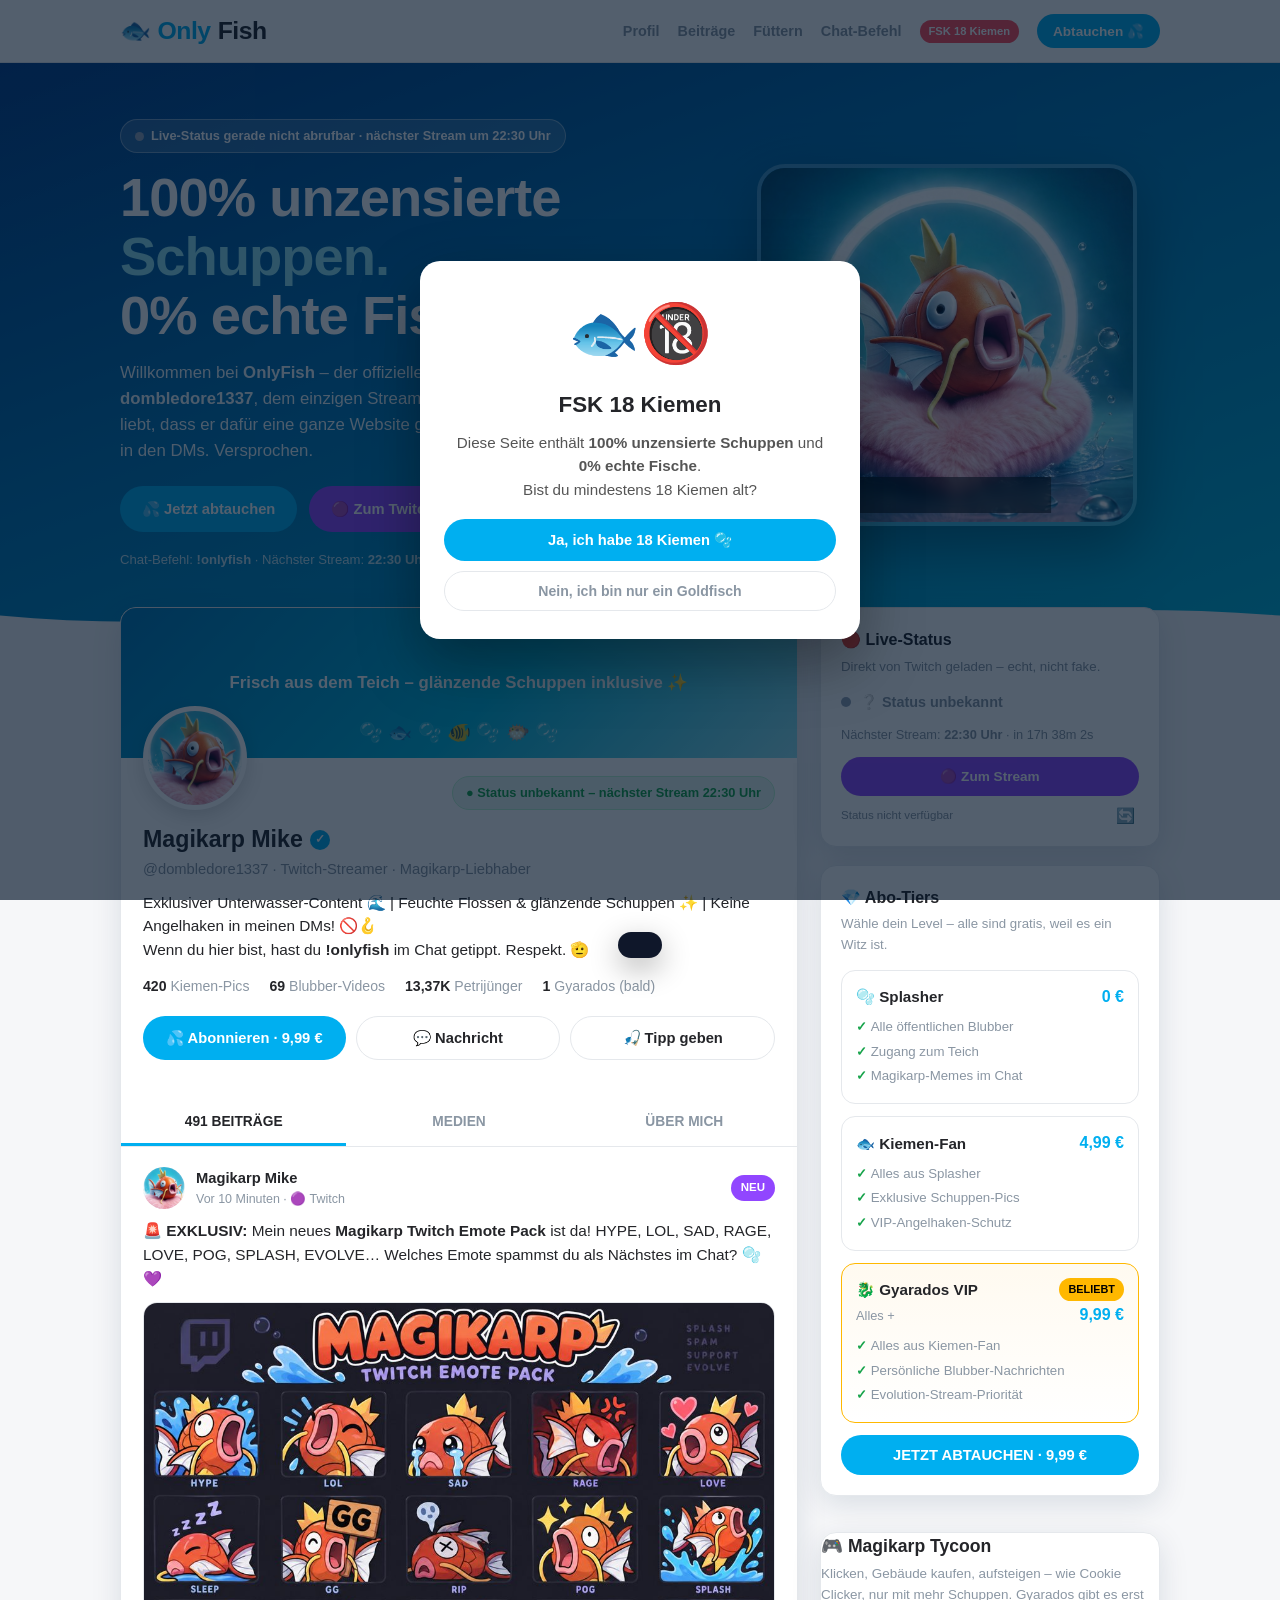
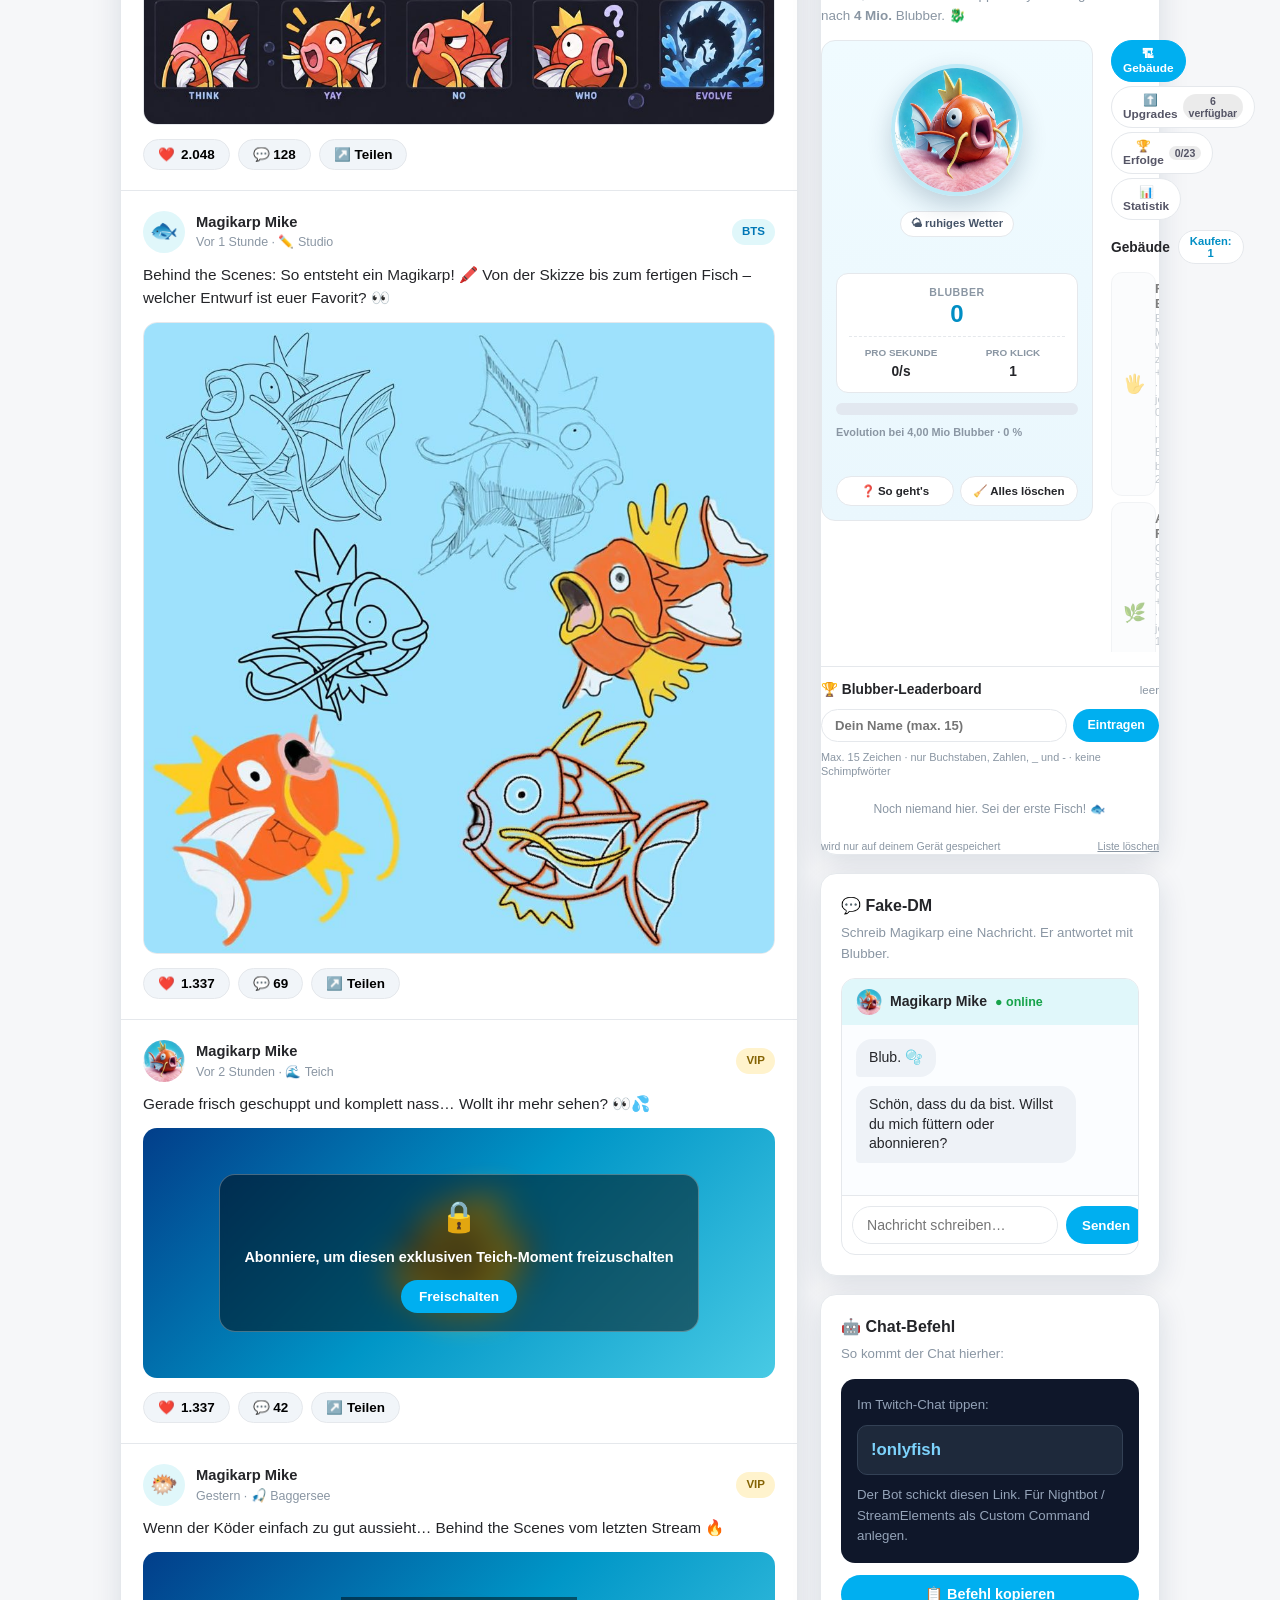
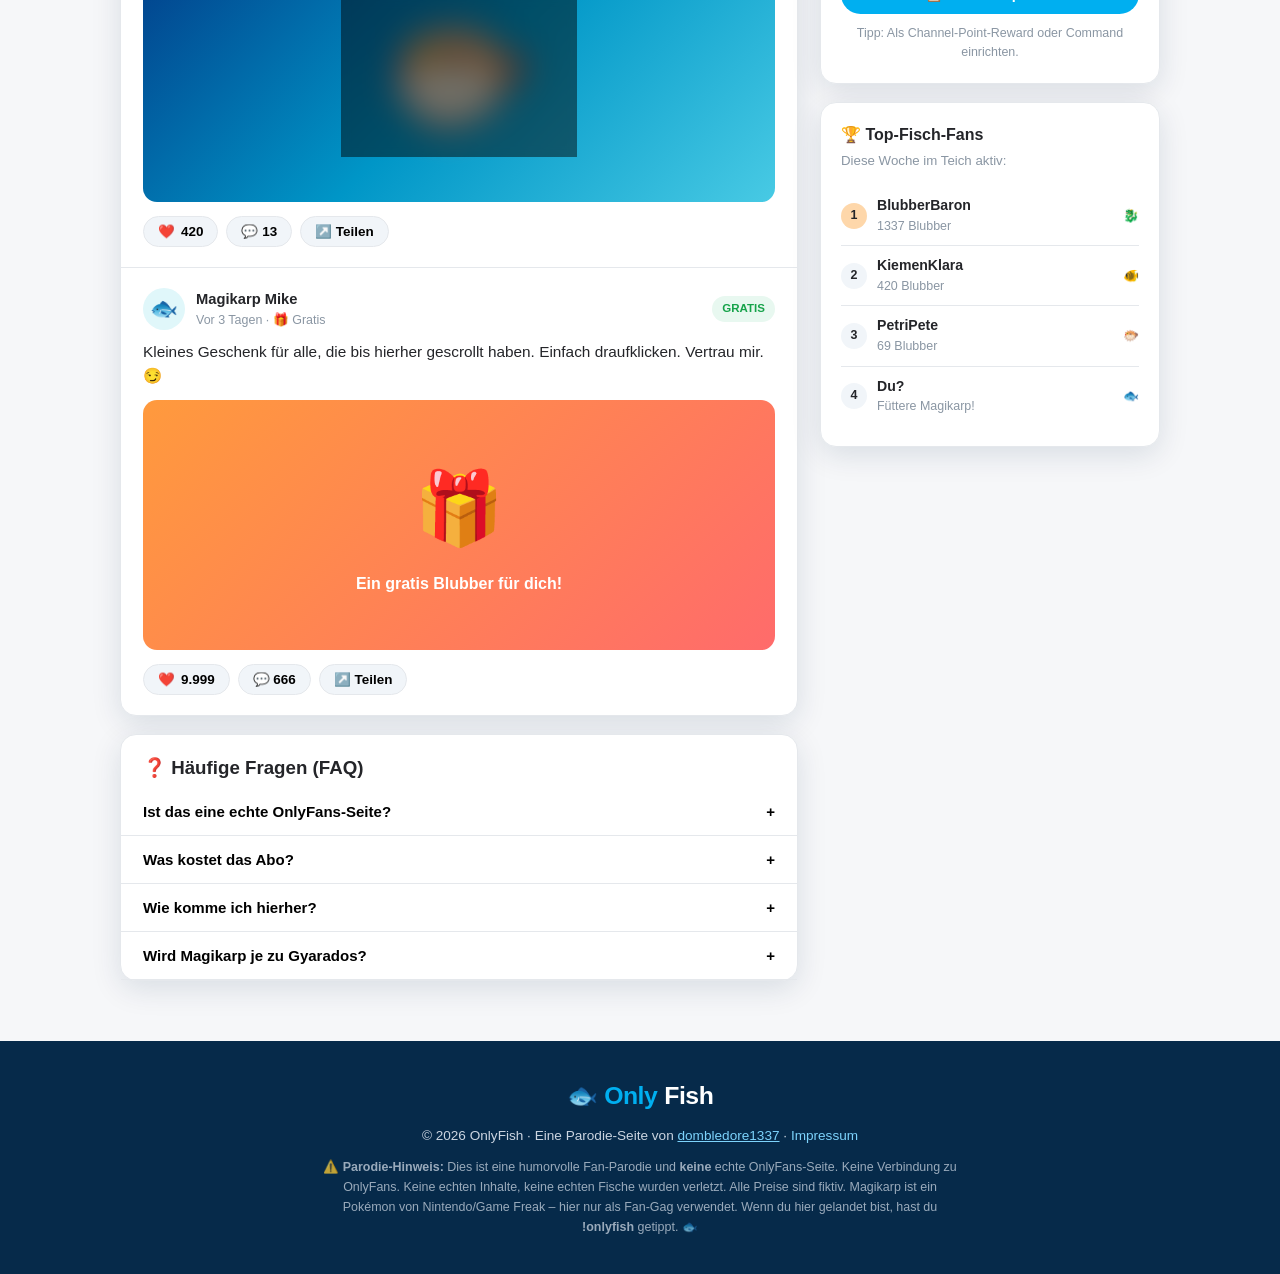
==== commit 0cf1d468: "Magikarp Tycoon: Meilensteine, Verkaufen, zwei neue Gebaeude und Bugfixes Ausbau nach Cookie-Clicker" ====
--- a/index.html
+++ b/index.html
@@ -241,6 +241,20 @@
   .ty-res-side div{display:flex;flex-direction:column;gap:1px}
   .ty-res-side span{font-size:.62rem;color:var(--muted);font-weight:700;text-transform:uppercase}
   .ty-res-side b{font-size:.86rem;font-weight:900}
+  .ty-res-crit{display:flex;justify-content:space-between;align-items:center;gap:8px;margin-top:8px;padding-top:8px;border-top:1px dashed var(--border);font-size:.66rem}
+  .ty-res-crit span{color:var(--muted);font-weight:800;text-transform:uppercase;letter-spacing:.03em}
+  .ty-res-crit b{font-size:.82rem;font-weight:900;color:#e11d48}
+  .ty-res-crit.off{display:none}
+
+  /* Verkaufen-Knopf in der Gebaeude-Zeile */
+  .ty-bld-sell{flex-shrink:0;width:26px;height:26px;border-radius:8px;border:1.5px solid var(--border);background:#fff;cursor:pointer;font-size:.78rem;line-height:1;padding:0;margin-left:2px;opacity:0;transition:opacity .15s,border-color .15s,background .15s}
+  .ty-bld.owned .ty-bld-sell{opacity:1}
+  .ty-bld-sell:hover{border-color:#e11d48;background:#fff1f2}
+  .ty-bld-sell[hidden]{display:none}
+
+  /* Erfolgs-Fortschritt im Erfolgs-Kaestchen */
+  .ty-ach-prog{font-size:.55rem;font-weight:800;color:#94a3b8;line-height:1.1;margin-top:1px}
+  .ty-ach.tracked{background:#f8fafc;border-style:dashed}
 
   .ty-evo{margin-top:10px;text-align:left}
   .ty-evo-bar{height:12px;background:#e2e8f0;border-radius:999px;overflow:hidden;margin-bottom:4px}
@@ -266,7 +280,7 @@
   .ty-pane-head>span{font-size:.68rem;color:var(--muted)}
   .ty-shopbtn{border:1.5px solid var(--border);background:#fff;border-radius:999px;padding:4px 11px;font-size:.7rem;font-weight:900;color:var(--primary-dark);cursor:pointer;font-family:inherit}
   .ty-shopbtn:hover{border-color:var(--primary)}
-  .ty-list{max-height:340px;overflow-y:auto;padding-right:3px}
+  .ty-list{max-height:380px;overflow-y:auto;padding-right:3px}
 
   .ty-bld{display:flex;align-items:center;gap:9px;width:100%;text-align:left;border:1.5px solid var(--border);background:#fff;border-radius:11px;padding:8px 10px;margin-bottom:6px;cursor:pointer;font-family:inherit;transition:.13s}
   .ty-bld:hover.locked{cursor:not-allowed}
@@ -293,7 +307,7 @@
   .ty-upg-cost{font-size:.76rem;font-weight:900;color:#b8860b;white-space:nowrap;flex-shrink:0}
   .ty-empty{font-size:.75rem;color:var(--muted);text-align:center;padding:16px 6px;line-height:1.4}
 
-  .ty-achs{display:grid;grid-template-columns:repeat(auto-fill,minmax(88px,1fr));gap:6px;max-height:340px;overflow-y:auto}
+  .ty-achs{display:grid;grid-template-columns:repeat(auto-fill,minmax(88px,1fr));gap:6px;max-height:380px;overflow-y:auto}
   .ty-ach{display:flex;flex-direction:column;align-items:center;gap:2px;padding:7px 4px;border:1px solid var(--border);border-radius:10px;background:#f8fafc;text-align:center}
   .ty-ach.got{background:#fffbeb;border-color:#fde68a;box-shadow:0 1px 6px rgba(255,184,0,.2)}
   .ty-ach-icon{font-size:1.15rem;filter:grayscale(1);opacity:.5}
@@ -700,6 +714,9 @@
               <div><span>pro Sekunde</span><b id="tyCps">0/s</b></div>
               <div><span>pro Klick</span><b id="tyPerClick">1</b></div>
             </div>
+            <div class="ty-res-crit off" id="tyCritRow">
+              <span>⚡ Kritische Welle</span><b id="tyCrit">0 %</b>
+            </div>
           </div>
 
           <div class="ty-evo">
@@ -943,14 +960,30 @@
   function openUpgradeHelp(){
     MODALS.help = { emoji:"🎮", title:"Magikarp Tycoon", hideTwitch:true,
       text:
-        "<strong>1. Klicken</strong> gibt Blubber. <em>Flossen-Betrieb</em> erhoeht Klickwert <em>und</em> gibt passives Einkommen.<br><br>" +
-        "<strong>2. Gebaeude</strong> produzieren automatisch. Jedes Stueck kostet 15 % mehr als das davor. Mit dem Knopf <em>Kaufen: 1 / 10 / 100 / MAX</em> kaufst du in Stapeln.<br><br>" +
-        "<strong>3. Upgrades</strong> sind einmalig: Klick-Upgrades verdoppeln den Klickwert, Gebaeude-Upgrades verdoppeln die Produktion eines Gebaeudes. Sie tauchen erst auf, wenn du genug davon gebaut hast.<br><br>" +
-        "<strong>4. Blubber-Ball:</strong> Ab und zu schwimmt ein goldener Ball vorbei. Klick ihn fuer Sofort-Blubber, <em>Klick-Frenzy</em> (77-fach) oder <em>Drachenrausch</em> (7-fach).<br><br>" +
-        "<strong>5. Jahreszeiten</strong> wechseln automatisch: Sommer +25 % Produktion, Herbst mehr Baelle, Winter staerkere Ball-Belohnungen.<br><br>" +
-        "<strong>6. Erfolge</strong> geben dauerhaft Produktionsbonus. <strong>Aufsteigen</strong> ab 10 Mio. setzt Gebaeude zurueck, gibt aber einen permanenten Prozent-Bonus, der bleibt.<br><br>" +
-        "<strong>7. Evolution:</strong> Ab 4 Mio. gesammelten Blubber wird Magikarp zu Gyarados und produziert dauerhaft +25 %.<br><br>" +
-        "<strong>8. Leaderboard:</strong> Max. 15 Zeichen, nur Buchstaben, Zahlen, _ und -. Alles bleibt lokal in deinem Browser." };
+        "<strong>1. Klicken</strong> gibt Blubber. Der <em>Flossen-Betrieb</em> erhöht den Klickwert <em>und</em> produziert passiv. " +
+        "Ab 50 Flossen hast du eine Krit-Chance auf 7-fache Klicks – sie steht links unter dem Konto.<br><br>" +
+
+        "<strong>2. Gebäude</strong> produzieren automatisch. Jedes Stück kostet 15 % mehr als das davor. " +
+        "Mit <em>Kaufen: 1 / 10 / 100 / MAX</em> kaufst du in Stapeln; der 💰-Knopf rechts an jeder Zeile verkauft 1 Stück für 50 % zurück.<br><br>" +
+
+        "<strong>3. Meilensteine:</strong> Ab 25, 50, 100, 150 und 200 Stück bekommt ein Gebäude dauerhaft +1 % auf die eigene Produktion. " +
+        "Unter jedem Gebäude steht, wie viele Boni du hast und wann der nächste kommt.<br><br>" +
+
+        "<strong>4. Upgrades</strong> sind einmalig: Klick-Upgrades verdoppeln den Klickwert, Gebäude-Upgrades verdoppeln die Produktion eines Gebäudes. " +
+        "Sie tauchen erst auf, wenn du genug davon gebaut hast.<br><br>" +
+
+        "<strong>5. Blubber-Ball:</strong> Ab und zu schwimmt ein goldener Ball vorbei. Klick ihn für Sofort-Blubber, " +
+        "<em>Klick-Frenzy</em> (15 s lang 77-fache Klicks) oder <em>Drachenrausch</em> (30 s lang 7-fache Produktion).<br><br>" +
+
+        "<strong>6. Jahreszeiten</strong> wechseln automatisch: Sommer +25 % Produktion (aber Klicks zählen ×0,9), " +
+        "Herbst −15 % Produktion dafür mehr Bälle, Winter stärkere Ball-Belohnungen.<br><br>" +
+
+        "<strong>7. Erfolge</strong> geben dauerhaft Produktionsbonus, jeder zeigt seinen Fortschritt. " +
+        "<strong>Aufsteigen</strong> ab 10 Mio. setzt Gebäude und Konto zurück, gibt aber einen permanenten Prozent-Bonus, der bleibt – Erfolge bleiben auch.<br><br>" +
+
+        "<strong>8. Evolution:</strong> Ab 4 Mio. gesammelten Blubber wird Magikarp zu Gyarados und produziert dauerhaft +25 %.<br><br>" +
+
+        "<strong>9. Leaderboard:</strong> Max. 15 Zeichen, nur Buchstaben, Zahlen, _ und -. Alles bleibt lokal in deinem Browser." };
     openModal("help");
   }
 
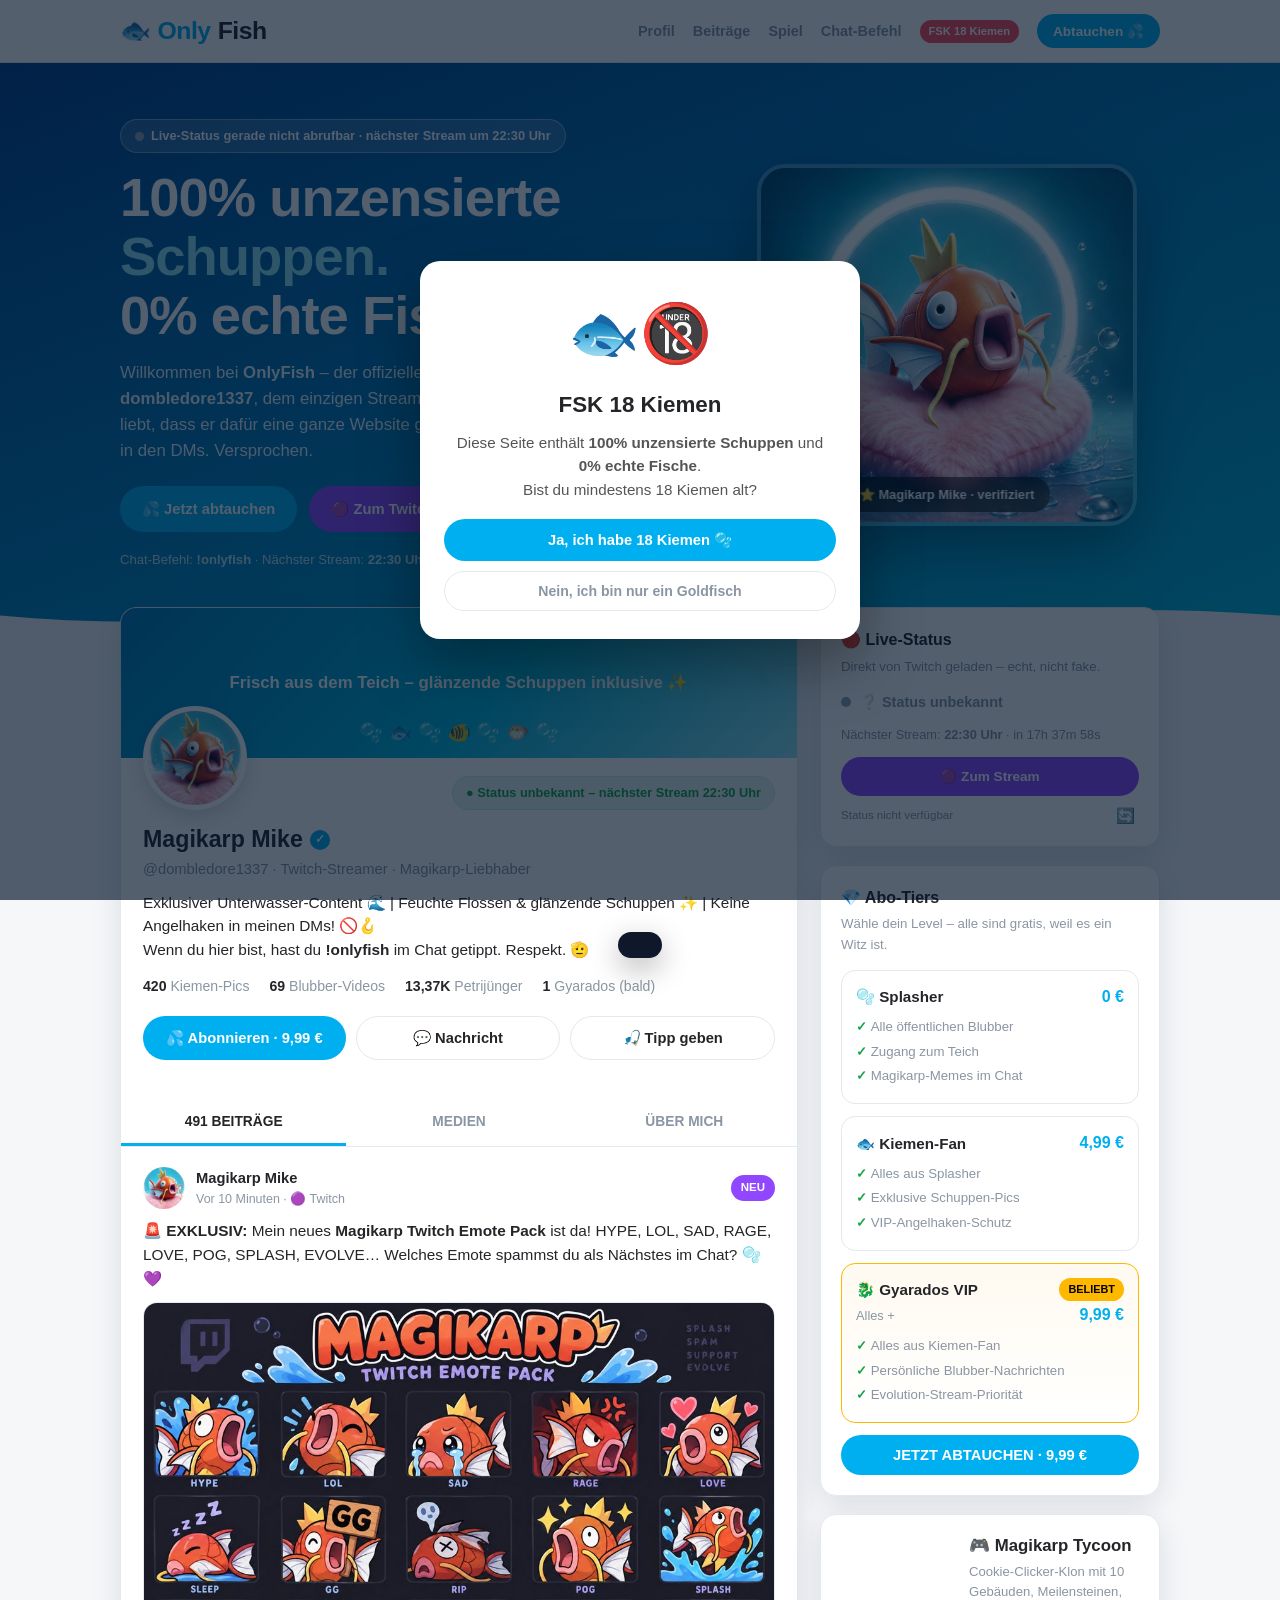
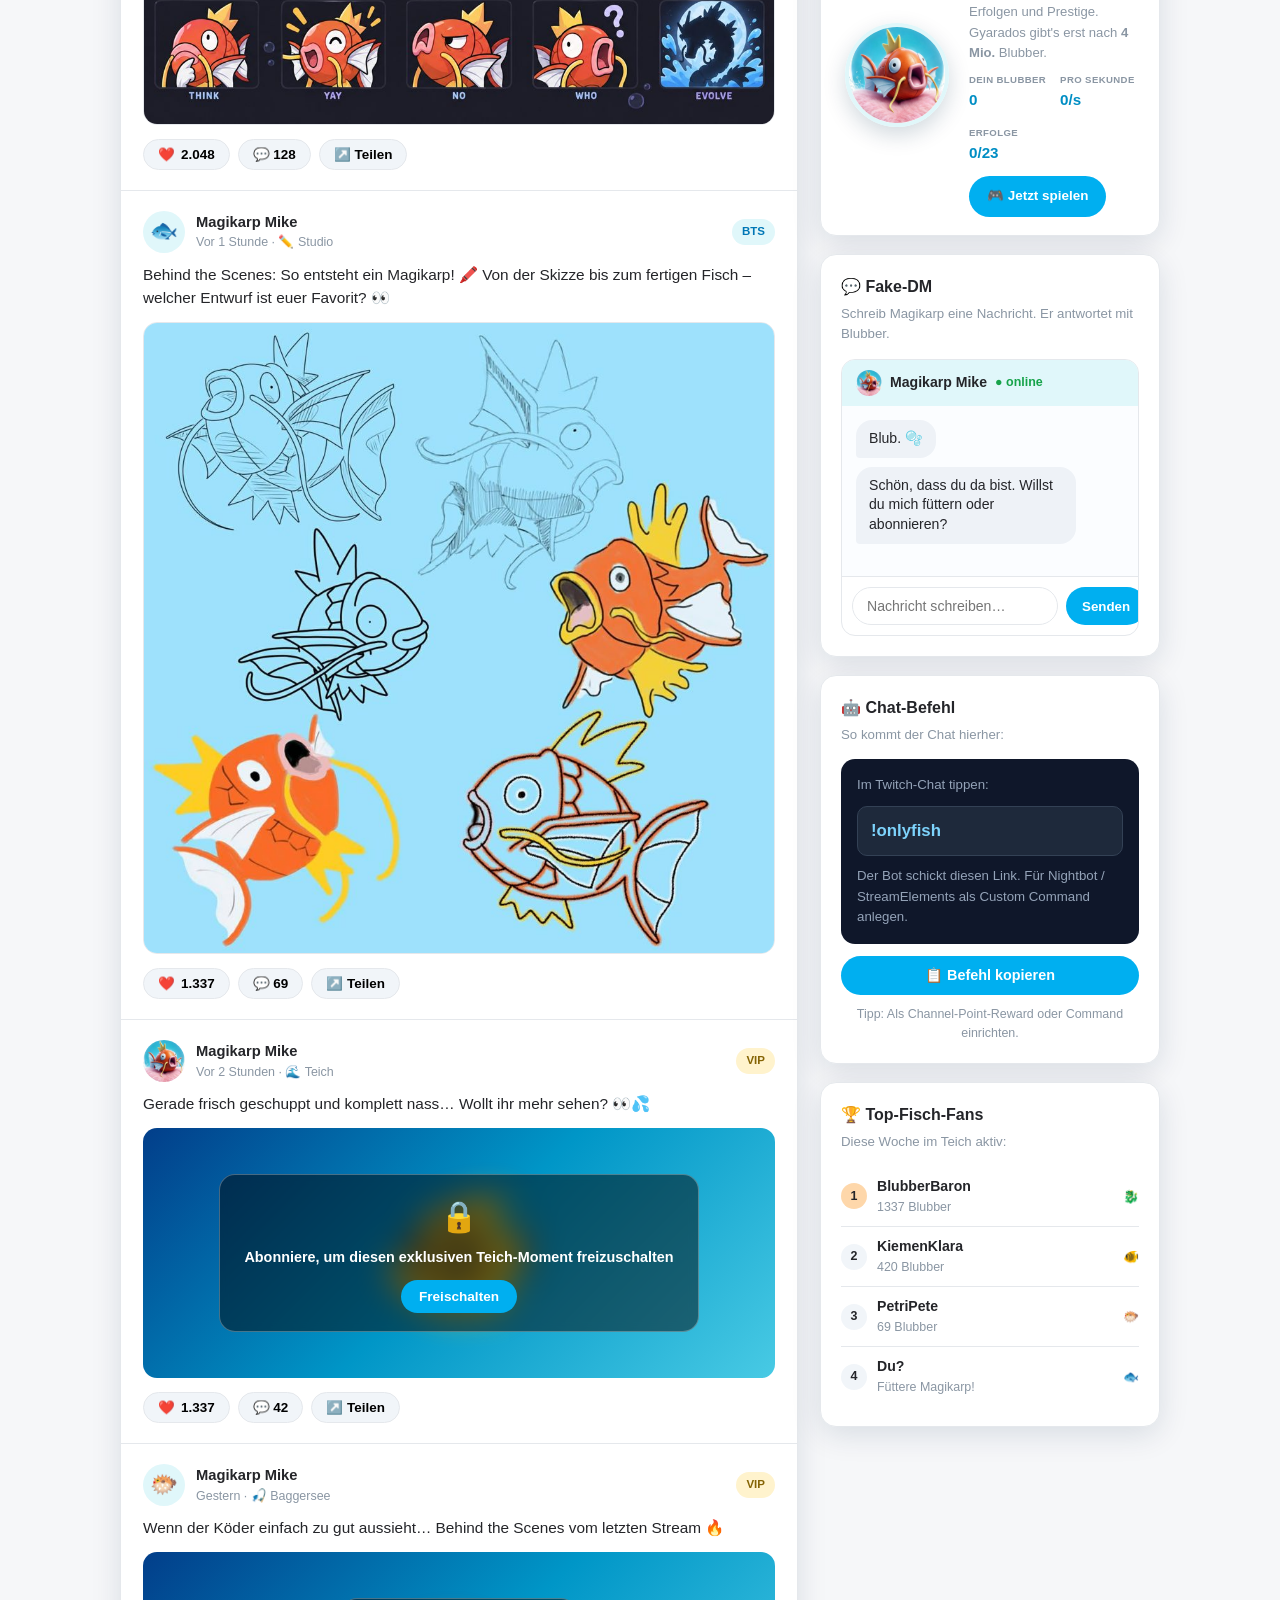
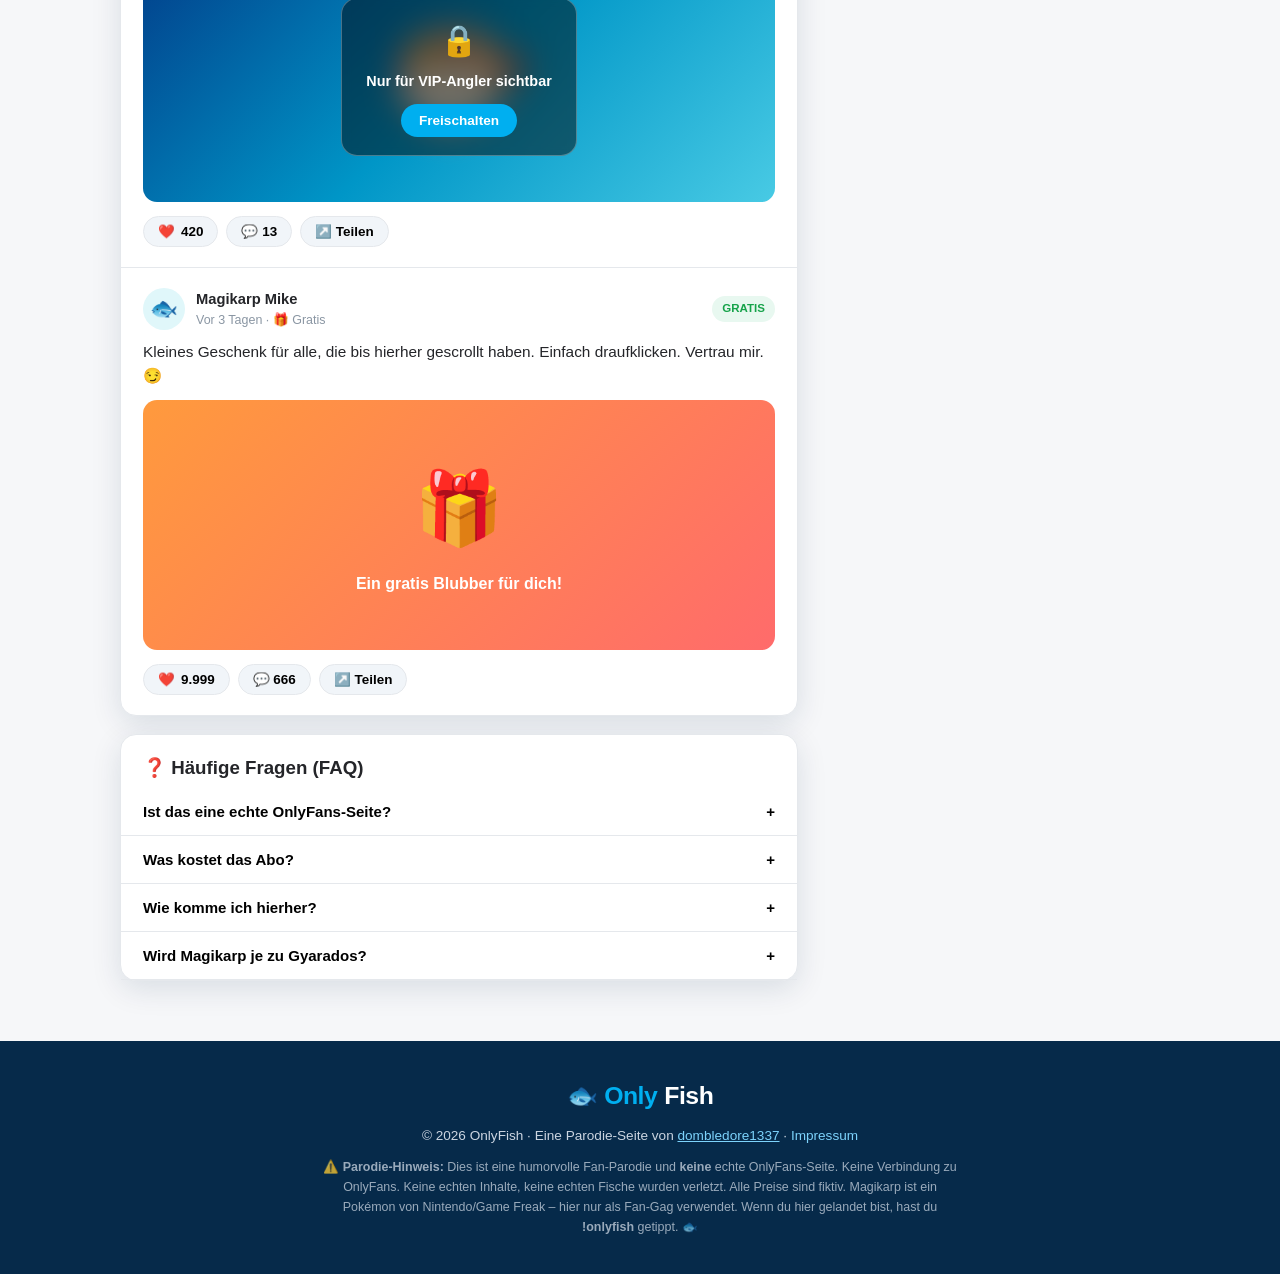
==== commit 4a14eef2: "Spiel auf eigene Unterseite spiel.html + Mobile-Layout Das Spiel war in die Startseite gequetscht (S" ====
--- a/index.html
+++ b/index.html
@@ -10,405 +10,7 @@
 <meta property="og:description" content="Magikarp Mike auf seinem rosa Herz-Kissen. 100% unzensierte Schuppen, 0% echte Fische. Tippe !onlyfish im Chat." />
 <meta property="og:image" content="assets/magikarp-hero.jpg" />
 <meta property="og:type" content="website" />
-<style>
-  :root{
-    --primary:#00aff0; --primary-dark:#008ec4; --primary-light:#e0f7fa;
-    --bg:#f6f7f9; --card:#ffffff; --text:#242529; --muted:#8a96a3; --border:#e5e8ec;
-    --twitch:#9146ff; --pink:#ff4d8d; --gold:#ffb800; --green:#16a34a;
-    --deep:#062a4a; --sea:#0077b6; --aqua:#00b4d8;
-    --radius:16px; --shadow:0 8px 30px rgba(2,44,74,.12);
-  }
-  *{box-sizing:border-box;margin:0;padding:0;font-family:-apple-system,BlinkMacSystemFont,"Segoe UI",Roboto,Helvetica,Arial,sans-serif}
-  html{scroll-behavior:smooth}
-  body{background:var(--bg);color:var(--text);line-height:1.55;overflow-x:hidden}
-  a{color:inherit}
-  button{font-family:inherit}
-
-  /* ---------- HEADER ---------- */
-  header{background:rgba(255,255,255,.92);backdrop-filter:blur(10px);border-bottom:1px solid var(--border);position:sticky;top:0;z-index:50}
-  .nav-inner{max-width:1080px;margin:0 auto;padding:12px 20px;display:flex;justify-content:space-between;align-items:center;gap:12px}
-  .logo{font-size:1.55rem;font-weight:900;color:var(--primary);letter-spacing:-.5px;display:flex;align-items:center;gap:7px;text-decoration:none}
-  .logo span{color:var(--text)}
-  .logo .fish{animation:swim 2.4s ease-in-out infinite;display:inline-block}
-  @keyframes swim{0%,100%{transform:translateY(0) rotate(-4deg)}50%{transform:translateY(-4px) rotate(4deg)}}
-  .nav-links{display:flex;gap:18px;align-items:center;font-size:.9rem;font-weight:600;color:var(--muted)}
-  .nav-links a{text-decoration:none}
-  .nav-links a:hover{color:var(--primary)}
-  .badge-18{background:#ff4757;color:#fff;font-size:.7rem;font-weight:800;padding:3px 9px;border-radius:999px;white-space:nowrap}
-  .btn{display:inline-flex;align-items:center;justify-content:center;gap:8px;border:none;border-radius:999px;padding:12px 22px;font-weight:800;font-size:.92rem;cursor:pointer;text-decoration:none;transition:.18s}
-  .btn-primary{background:var(--primary);color:#fff}
-  .btn-primary:hover{background:var(--primary-dark);transform:translateY(-1px)}
-  .btn-twitch{background:var(--twitch);color:#fff}
-  .btn-twitch:hover{background:#772ce8;transform:translateY(-1px)}
-  .btn-ghost{background:#fff;border:1.5px solid var(--border);color:var(--text)}
-  .btn-ghost:hover{border-color:var(--primary);color:var(--primary)}
-  .btn-sm{padding:9px 16px;font-size:.85rem}
-  @media(max-width:760px){.nav-links a{display:none}.nav-links .btn{padding:9px 14px;font-size:.82rem}}
-
-  /* ---------- HERO ---------- */
-  .hero{position:relative;background:linear-gradient(160deg,#023e8a 0%,#0077b6 45%,#00b4d8 100%);color:#fff;overflow:hidden}
-  .hero-inner{max-width:1080px;margin:0 auto;padding:56px 20px 64px;display:grid;grid-template-columns:1.15fr .85fr;gap:36px;align-items:center;position:relative;z-index:2}
-  @media(max-width:820px){.hero-inner{grid-template-columns:1fr;padding:36px 20px 48px}}
-  .live-pill{display:inline-flex;align-items:center;gap:7px;background:rgba(255,255,255,.16);border:1px solid rgba(255,255,255,.35);padding:6px 14px;border-radius:999px;font-size:.8rem;font-weight:700;margin-bottom:16px}
-  .live-dot{width:9px;height:9px;border-radius:50%;background:#ff4757;box-shadow:0 0 0 0 rgba(255,71,87,.6);animation:pulse 1.6s infinite}
-  @keyframes pulse{70%{box-shadow:0 0 0 8px rgba(255,71,87,0)}100%{box-shadow:0 0 0 0 rgba(255,71,87,0)}}
-  .hero h1{font-size:clamp(2rem,5vw,3.4rem);line-height:1.08;letter-spacing:-1px;margin-bottom:14px}
-  .hero h1 em{font-style:normal;color:#90e0ef}
-  .hero p{font-size:1.05rem;opacity:.92;max-width:520px;margin-bottom:22px}
-  .hero-ctas{display:flex;gap:12px;flex-wrap:wrap;margin-bottom:18px}
-  .hero-note{font-size:.82rem;opacity:.75}
-  .hero-art{position:relative;display:flex;justify-content:center}
-  .hero-art img{width:100%;max-width:380px;border-radius:28px;box-shadow:0 24px 60px rgba(0,0,0,.35);border:4px solid rgba(255,255,255,.25);animation:bob 4s ease-in-out infinite}
-  @keyframes bob{0%,100%{transform:translateY(0) rotate(-1deg)}50%{transform:translateY(-12px) rotate(1deg)}}
-  .hero-badge{position:absolute;bottom:14px;left:50%;transform:translateX(-50%);background:rgba(0,0,0,.55);backdrop-filter:blur(6px);padding:8px 16px;border-radius:999px;font-size:.8rem;font-weight:700;white-space:nowrap}
-  .wave{position:absolute;bottom:-2px;left:0;width:100%;display:block}
-  .bubble{position:absolute;border-radius:50%;background:radial-gradient(circle at 30% 30%,rgba(255,255,255,.9),rgba(255,255,255,.15));border:1px solid rgba(255,255,255,.4);animation:rise linear infinite;pointer-events:none}
-  @keyframes rise{from{transform:translateY(20px);opacity:0}15%{opacity:.9}to{transform:translateY(-560px);opacity:0}}
-
-  /* ---------- LAYOUT ---------- */
-  .layout{max-width:1080px;margin:-28px auto 60px;padding:0 20px;display:grid;grid-template-columns:1fr 340px;gap:22px;position:relative;z-index:3;align-items:start}
-  @media(max-width:920px){.layout{grid-template-columns:1fr;margin-top:18px}}
-  .card{background:var(--card);border:1px solid var(--border);border-radius:var(--radius);box-shadow:var(--shadow)}
-  .sidebar{position:sticky;top:76px;display:flex;flex-direction:column;gap:18px}
-  @media(max-width:920px){.sidebar{position:static}}
-
-  /* ---------- PROFILE ---------- */
-  .profile-card{overflow:hidden}
-  .profile-banner{height:150px;background:linear-gradient(135deg,#0077b6,#00b4d8 55%,#90e0ef);position:relative;display:flex;align-items:center;justify-content:center;color:#fff;font-weight:800;font-size:1.05rem;text-align:center;padding:16px}
-  .profile-banner::after{content:"🫧 🐟 🫧 🐠 🫧 🐡 🫧";position:absolute;bottom:10px;font-size:1.2rem;opacity:.8}
-  .profile-body{padding:0 22px 22px}
-  .avatar-row{display:flex;justify-content:space-between;align-items:flex-end;margin-top:-52px;margin-bottom:12px;position:relative;z-index:2}
-  .avatar{width:104px;height:104px;border-radius:50%;border:5px solid #fff;overflow:hidden;background:var(--primary-light);box-shadow:0 6px 18px rgba(0,0,0,.15)}
-  .avatar img{width:100%;height:100%;object-fit:cover;display:block}
-  .status-pill{background:#e8f8f0;color:var(--green);font-size:.8rem;font-weight:700;padding:6px 13px;border-radius:999px;border:1px solid #bbf7d0}
-  .profile-name{font-size:1.45rem;font-weight:900;display:flex;align-items:center;gap:7px;flex-wrap:wrap}
-  .verified{background:var(--primary);color:#fff;font-size:.72rem;width:20px;height:20px;border-radius:50%;display:inline-flex;align-items:center;justify-content:center;font-weight:900}
-  .handle{color:var(--muted);font-size:.92rem;margin-bottom:10px}
-  .bio{font-size:.96rem;margin-bottom:14px}
-  .stats{display:flex;gap:20px;flex-wrap:wrap;font-size:.88rem;color:var(--muted);margin-bottom:18px}
-  .stats strong{color:var(--text)}
-  .profile-actions{display:flex;gap:10px;flex-wrap:wrap}
-  .profile-actions .btn{flex:1;min-width:140px}
-
-  /* ---------- TABS ---------- */
-  .tabs{display:flex;border-bottom:1px solid var(--border);margin-top:18px}
-  .tab{flex:1;text-align:center;padding:14px 8px;font-weight:800;font-size:.86rem;color:var(--muted);cursor:pointer;border-bottom:3px solid transparent;background:none;border-top:none;border-left:none;border-right:none}
-  .tab.active{color:var(--text);border-bottom-color:var(--primary)}
-
-  /* ---------- POSTS ---------- */
-  .post{padding:20px 22px;border-bottom:1px solid var(--border)}
-  .post:last-child{border-bottom:none}
-  .post-header{display:flex;align-items:center;gap:11px;margin-bottom:10px}
-  .post-avatar{width:42px;height:42px;border-radius:50%;background:var(--primary-light);display:flex;align-items:center;justify-content:center;font-size:1.4rem;overflow:hidden;flex-shrink:0}
-  .post-avatar img{width:100%;height:100%;object-fit:cover}
-  .post-meta{font-size:.92rem}
-  .post-meta .time{display:block;font-size:.78rem;color:var(--muted)}
-  .post-tag{margin-left:auto;background:#fff3cd;color:#856404;font-size:.72rem;font-weight:800;padding:4px 10px;border-radius:999px}
-  .post-caption{margin-bottom:12px;font-size:.96rem}
-  .locked-media{position:relative;height:250px;border-radius:14px;overflow:hidden;background:linear-gradient(135deg,#023e8a,#0096c7,#48cae4);display:flex;align-items:center;justify-content:center;cursor:pointer}
-  .locked-media .big-emoji{position:absolute;font-size:8rem;filter:blur(16px);opacity:.9;user-select:none}
-  .lock-overlay{position:relative;z-index:2;background:rgba(0,0,0,.48);backdrop-filter:blur(4px);padding:18px 24px;border-radius:16px;border:1px solid rgba(255,255,255,.28);text-align:center;color:#fff;max-width:85%}
-  .lock-overlay .lock-icon{font-size:1.9rem;margin-bottom:6px}
-  .lock-overlay p{font-size:.9rem;font-weight:700;margin-bottom:12px}
-  .btn-unlock{background:var(--primary);color:#fff;border:none;padding:9px 18px;border-radius:999px;font-size:.85rem;font-weight:800;cursor:pointer}
-  .post-actions{display:flex;gap:8px;margin-top:14px;flex-wrap:wrap}
-  .action-btn{background:#f1f5f9;border:1px solid var(--border);border-radius:999px;padding:7px 14px;font-size:.84rem;font-weight:700;cursor:pointer;display:inline-flex;gap:6px;align-items:center;transition:.15s}
-  .action-btn:hover{border-color:var(--primary);color:var(--primary)}
-  .action-btn.liked{background:#ffeef5;border-color:#ffc2d6;color:#e0245e}
-  .free-media{height:250px;border-radius:14px;background:linear-gradient(135deg,#ff9a3d,#ff6b6b);display:flex;flex-direction:column;align-items:center;justify-content:center;color:#fff;text-align:center;padding:20px}
-  .free-media .big{font-size:4.5rem;margin-bottom:8px}
-  .free-media p{font-weight:800}
-  .post-image{width:100%;border-radius:14px;display:block;border:1px solid var(--border);cursor:zoom-in;transition:transform .2s}
-  .post-image:hover{transform:scale(1.01)}
-
-  /* ---------- LIVE STATUS ---------- */
-  .live-dot.off{background:#94a3b8;animation:none;box-shadow:none}
-  .live-dot.wait{background:#ffb800}
-  .live-card-top{display:flex;align-items:center;gap:9px;font-size:.9rem}
-  .live-card-top .live-dot{width:10px;height:10px;flex-shrink:0}
-  .live-card-top.is-live strong{color:#e11d48}
-  .live-details{margin:10px 0 0}
-  .live-row{display:flex;justify-content:space-between;gap:12px;font-size:.83rem;padding:7px 0;border-bottom:1px dashed var(--border)}
-  .live-row:last-child{border-bottom:none}
-  .live-row span{color:var(--muted);flex-shrink:0}
-  .live-row strong{text-align:right;overflow-wrap:anywhere}
-  .live-title{font-size:.83rem;font-style:italic;color:#444;margin:10px 0 0;padding-left:10px;border-left:3px solid var(--pink);line-height:1.45}
-  .live-next{font-size:.8rem;color:var(--muted);margin-top:12px}
-  .live-actions{display:flex;gap:8px;flex-wrap:wrap;margin-top:12px}
-  .live-actions .btn{flex:1;justify-content:center;text-align:center}
-  .live-meta{display:flex;align-items:center;justify-content:space-between;gap:8px;font-size:.72rem;color:var(--muted);margin-top:10px}
-  .live-refresh{background:none;border:0;cursor:pointer;font-size:.95rem;padding:2px 4px;border-radius:6px;line-height:1;color:var(--muted)}
-  .live-refresh:hover{background:var(--primary-light)}
-  .spin{animation:spin 1s linear infinite;display:inline-block}
-  @keyframes spin{to{transform:rotate(360deg)}}
-  #liveEmbedWrap{margin-top:12px}
-  #liveEmbedWrap iframe{width:100%;aspect-ratio:16/9;border:0;border-radius:12px;display:block;background:#000}
-
-  /* ---------- SIDEBAR BOXES ---------- */
-  .side-box{padding:20px}
-  .side-box h3{font-size:1rem;font-weight:900;margin-bottom:4px}
-  .side-box .sub{font-size:.83rem;color:var(--muted);margin-bottom:14px}
-  .tier{border:1.5px solid var(--border);border-radius:14px;padding:14px;margin-bottom:12px;cursor:pointer;transition:.15s;position:relative}
-  .tier:hover{border-color:var(--primary);transform:translateY(-1px)}
-  .tier.vip{border-color:var(--gold);background:linear-gradient(180deg,#fffaf0,#fff)}
-  .tier-top{display:flex;justify-content:space-between;align-items:center;margin-bottom:6px}
-  .tier-name{font-weight:900;font-size:.95rem}
-  .tier-price{font-weight:900;color:var(--primary)}
-  .tier ul{list-style:none;font-size:.83rem;color:var(--muted)}
-  .tier li{padding:2px 0}
-  .tier li::before{content:"✓ ";color:var(--green);font-weight:900}
-  .vip-badge{background:var(--gold);color:#000;font-size:.68rem;font-weight:900;padding:3px 9px;border-radius:999px}
-  .cmd-box{background:#0f172a;color:#e2e8f0;border-radius:14px;padding:16px;margin-bottom:12px}
-  .cmd-box code{display:block;background:#1e293b;border:1px solid #334155;border-radius:10px;padding:11px 13px;font-size:1.05rem;font-weight:800;color:#7dd3fc;margin:10px 0;word-break:break-all}
-  .cmd-box p{font-size:.83rem;color:#94a3b8}
-  .copy-btn{width:100%;background:var(--primary);color:#fff;border:none;border-radius:999px;padding:11px;font-weight:800;cursor:pointer;font-size:.9rem}
-  .copy-btn:hover{background:var(--primary-dark)}
-  .fan-row{display:flex;align-items:center;gap:10px;padding:9px 0;border-bottom:1px solid var(--border);font-size:.88rem}
-  .fan-row:last-child{border-bottom:none}
-  .fan-rank{width:26px;height:26px;border-radius:50%;background:#f1f5f9;display:flex;align-items:center;justify-content:center;font-weight:900;font-size:.78rem;flex-shrink:0}
-  .fan-row:nth-child(1) .fan-rank{background:var(--gold)}
-  .fan-row:nth-child(2) .fan-rank{background:#e2e8f0}
-  .fan-row:nth-child(3) .fan-rank{background:#fed7aa}
-  .fan-name{font-weight:800}
-  .fan-fish{margin-left:auto;color:var(--muted);font-size:.8rem}
-
-  /* ---------- GAME / TYCOON ---------- */
-  .game-wrap{position:relative}
-  .game-fish{text-align:center;cursor:pointer;user-select:none;transition:transform .07s;line-height:1;padding:6px 0 2px;-webkit-tap-highlight-color:transparent}
-  .game-fish img{width:118px;height:118px;border-radius:50%;object-fit:cover;display:inline-block;vertical-align:middle;border:4px solid var(--primary-light);box-shadow:0 8px 22px rgba(2,44,74,.22);pointer-events:none;transition:border-color .3s,box-shadow .3s}
-  .game-fish:active{transform:scale(1.13) rotate(-4deg)}
-  .game-fish.evolved img{border-color:#ffd166;box-shadow:0 0 0 6px rgba(255,209,102,.35),0 10px 26px rgba(2,44,74,.3)}
-  .float-num{position:fixed;pointer-events:none;font-weight:900;font-size:1rem;color:var(--primary-dark);animation:floatUp .9s ease-out forwards;z-index:150}
-  @keyframes floatUp{from{transform:translateY(0);opacity:1}to{transform:translateY(-46px);opacity:0}}
-  .game-badges{display:flex;gap:6px;justify-content:center;flex-wrap:wrap;margin-top:8px;min-height:22px}
-  .gb{font-size:.7rem;font-weight:800;padding:3px 9px;border-radius:999px;background:#eef2f7;color:#475569}
-  .gb.hot{background:#fff1f2;color:#e11d48}
-  .game-res{display:grid;grid-template-columns:1fr 1fr;gap:8px;margin-top:10px}
-  .res-cell{background:#f8fafc;border:1px solid var(--border);border-radius:10px;padding:8px 10px;text-align:center}
-  .res-cell span{display:block;font-size:.68rem;color:var(--muted);font-weight:700;text-transform:uppercase;letter-spacing:.03em}
-  .res-cell strong{font-size:1.05rem}
-  .evo-wrap{background:#f1f5f9;border-radius:999px;height:16px;overflow:hidden;margin:12px 0 6px}
-  .evo-fill{height:100%;width:0%;background:linear-gradient(90deg,#ff9a3d,#ff6b6b);border-radius:999px;transition:width .25s}
-  .evo-fill.done{background:linear-gradient(90deg,#ffd166,#48cae4)}
-  .evo-labels{display:flex;justify-content:space-between;gap:6px;font-size:.72rem;color:var(--muted);font-weight:700;align-items:center}
-  .upg-list{margin-top:14px;border-top:1px solid var(--border);padding-top:12px}
-  .upg-head{display:flex;justify-content:space-between;align-items:baseline;margin-bottom:8px;gap:8px}
-  .upg-head strong{font-size:.86rem}
-  .upg-head span{font-size:.72rem;color:var(--muted)}
-  .upg{display:flex;align-items:center;gap:9px;border:1.5px solid var(--border);border-radius:12px;padding:9px 10px;margin-bottom:7px;background:#fff;transition:.15s;cursor:pointer;text-align:left;width:100%;font-family:inherit}
-  .upg:hover:not(:disabled){border-color:var(--primary);transform:translateY(-1px)}
-  .upg:disabled{opacity:.55;cursor:not-allowed;background:#f8fafc}
-  .upg-icon{font-size:1.15rem;width:26px;text-align:center;flex-shrink:0}
-  .upg-body{flex:1;min-width:0}
-  .upg-name{font-weight:800;font-size:.82rem;display:flex;align-items:center;gap:6px;flex-wrap:wrap}
-  .upg-lvl{background:var(--primary-light);color:var(--primary-dark);font-size:.64rem;padding:1px 6px;border-radius:999px;font-weight:900}
-  .upg-desc{font-size:.71rem;color:var(--muted);line-height:1.3;display:block}
-  .upg-cost{font-weight:900;font-size:.78rem;color:#b8860b;white-space:nowrap;flex-shrink:0}
-  .upg-cost.maxed{color:var(--muted);font-size:.66rem}
-  .game-msg{text-align:center;font-size:.83rem;color:var(--muted);min-height:1.4em;margin-top:10px;font-weight:600}
-  .game-actions{display:flex;gap:7px;margin-top:10px}
-  .game-actions .btn{flex:1;justify-content:center;font-size:.76rem;padding:8px 6px}
-
-
-  /* ---------- TYCOON (Cookie-Clicker-Stil) ---------- */
-  .ty-head h3{font-size:1.1rem;font-weight:900;margin-bottom:4px}
-  .ty-head .sub{font-size:.84rem;color:var(--muted);margin-bottom:14px}
-  .ty-game{display:grid;grid-template-columns:272px 1fr;gap:18px;align-items:start}
-  @media(max-width:880px){.ty-game{grid-template-columns:1fr}}
-
-  .ty-left{background:linear-gradient(180deg,#f0fbff,#eaf7fd);border:1px solid var(--border);border-radius:14px;padding:14px;text-align:center}
-  .ty-fishwrap{position:relative;min-height:150px;display:flex;align-items:center;justify-content:center}
-  .ty-fish{cursor:pointer;user-select:none;transition:transform .07s;-webkit-tap-highlight-color:transparent;line-height:0;outline:none}
-  .ty-fish img{width:132px;height:132px;border-radius:50%;object-fit:cover;border:4px solid #bfeaf7;box-shadow:0 10px 24px rgba(2,44,74,.2);pointer-events:none;transition:border-color .3s,box-shadow .3s}
-  .ty-fish:active{transform:scale(1.1) rotate(-3deg)}
-  .ty-fish:focus-visible img{border-color:var(--primary)}
-  .ty-fish.evolved img{border-color:#ffd166;box-shadow:0 0 0 6px rgba(255,209,102,.35),0 10px 26px rgba(2,44,74,.28)}
-  .ty-float{position:absolute;pointer-events:none;font-weight:900;font-size:.95rem;color:var(--primary-dark);animation:tyFloat .9s ease-out forwards;z-index:5}
-  .ty-float.crit{color:#e11d48;font-size:1.25rem;text-shadow:0 2px 6px rgba(255,255,255,.9)}
-  @keyframes tyFloat{from{transform:translate(-50%,0);opacity:1}to{transform:translate(-50%,-52px);opacity:0}}
-
-  .ty-badges{display:flex;justify-content:center;flex-wrap:wrap;gap:6px;margin:6px 0}
-  .ty-season{font-size:.7rem;font-weight:800;background:#fff;border:1px solid var(--border);border-radius:999px;padding:3px 10px;color:#475569}
-  .ty-buffs{display:flex;flex-wrap:wrap;gap:5px;justify-content:center;min-height:24px;margin-bottom:6px}
-  .ty-buffs.empty{visibility:hidden}
-  .ty-buff{font-size:.68rem;font-weight:900;background:#fff1f2;color:#e11d48;border-radius:999px;padding:3px 9px;border:1px solid #fecdd3;animation:tyPulse 1s infinite alternate}
-  @keyframes tyPulse{from{opacity:.75}to{opacity:1}}
-
-  .ty-res{background:#fff;border:1px solid var(--border);border-radius:12px;padding:10px 12px;margin-top:4px}
-  .ty-res-main span{display:block;font-size:.66rem;text-transform:uppercase;letter-spacing:.05em;color:var(--muted);font-weight:800}
-  .ty-res-main strong{display:block;font-size:1.5rem;font-weight:900;color:var(--primary-dark);line-height:1.15}
-  .ty-res-side{display:grid;grid-template-columns:1fr 1fr;gap:8px;margin-top:8px;padding-top:8px;border-top:1px dashed var(--border)}
-  .ty-res-side div{display:flex;flex-direction:column;gap:1px}
-  .ty-res-side span{font-size:.62rem;color:var(--muted);font-weight:700;text-transform:uppercase}
-  .ty-res-side b{font-size:.86rem;font-weight:900}
-  .ty-res-crit{display:flex;justify-content:space-between;align-items:center;gap:8px;margin-top:8px;padding-top:8px;border-top:1px dashed var(--border);font-size:.66rem}
-  .ty-res-crit span{color:var(--muted);font-weight:800;text-transform:uppercase;letter-spacing:.03em}
-  .ty-res-crit b{font-size:.82rem;font-weight:900;color:#e11d48}
-  .ty-res-crit.off{display:none}
-
-  /* Verkaufen-Knopf in der Gebaeude-Zeile */
-  .ty-bld-sell{flex-shrink:0;width:26px;height:26px;border-radius:8px;border:1.5px solid var(--border);background:#fff;cursor:pointer;font-size:.78rem;line-height:1;padding:0;margin-left:2px;opacity:0;transition:opacity .15s,border-color .15s,background .15s}
-  .ty-bld.owned .ty-bld-sell{opacity:1}
-  .ty-bld-sell:hover{border-color:#e11d48;background:#fff1f2}
-  .ty-bld-sell[hidden]{display:none}
-
-  /* Erfolgs-Fortschritt im Erfolgs-Kaestchen */
-  .ty-ach-prog{font-size:.55rem;font-weight:800;color:#94a3b8;line-height:1.1;margin-top:1px}
-  .ty-ach.tracked{background:#f8fafc;border-style:dashed}
-
-  .ty-evo{margin-top:10px;text-align:left}
-  .ty-evo-bar{height:12px;background:#e2e8f0;border-radius:999px;overflow:hidden;margin-bottom:4px}
-  .ty-evo-bar>div{height:100%;width:0;background:linear-gradient(90deg,#ff9a3d,#ff6b6b);border-radius:999px;transition:width .3s}
-  .ty-evo span{font-size:.68rem;color:var(--muted);font-weight:700}
-
-  .ty-msg{font-size:.76rem;font-weight:800;color:var(--primary-dark);min-height:1.3em;margin:8px 0 0;opacity:0;transition:opacity .2s}
-  .ty-msg.on{opacity:1}
-
-  .ty-actions{display:flex;gap:6px;margin-top:8px}
-  .ty-actions .btn{flex:1;justify-content:center;font-size:.72rem;padding:7px 4px}
-
-  .ty-right{min-width:0}
-  .ty-tabs{display:flex;gap:4px;flex-wrap:wrap;margin-bottom:10px}
-  .ty-tab{border:1.5px solid var(--border);background:#fff;border-radius:999px;padding:6px 11px;font-size:.74rem;font-weight:800;color:#556;cursor:pointer;font-family:inherit;display:flex;align-items:center;gap:5px;transition:.15s}
-  .ty-tab:hover{border-color:var(--primary)}
-  .ty-tab.active{background:var(--primary);border-color:var(--primary);color:#fff}
-  .ty-tab span{font-size:.66rem;background:rgba(0,0,0,.08);border-radius:999px;padding:1px 6px;font-weight:900}
-  .ty-tab.active span{background:rgba(255,255,255,.25)}
-  .ty-pane.hidden{display:none}
-  .ty-pane-head{display:flex;justify-content:space-between;align-items:center;gap:8px;margin-bottom:8px}
-  .ty-pane-head strong{font-size:.86rem}
-  .ty-pane-head>span{font-size:.68rem;color:var(--muted)}
-  .ty-shopbtn{border:1.5px solid var(--border);background:#fff;border-radius:999px;padding:4px 11px;font-size:.7rem;font-weight:900;color:var(--primary-dark);cursor:pointer;font-family:inherit}
-  .ty-shopbtn:hover{border-color:var(--primary)}
-  .ty-list{max-height:380px;overflow-y:auto;padding-right:3px}
-
-  .ty-bld{display:flex;align-items:center;gap:9px;width:100%;text-align:left;border:1.5px solid var(--border);background:#fff;border-radius:11px;padding:8px 10px;margin-bottom:6px;cursor:pointer;font-family:inherit;transition:.13s}
-  .ty-bld:hover.locked{cursor:not-allowed}
-  .ty-bld:hover:not(.locked){border-color:var(--primary);transform:translateY(-1px)}
-  .ty-bld.locked{opacity:.5;background:#f8fafc}
-  .ty-bld-icon{font-size:1.15rem;width:24px;text-align:center;flex-shrink:0}
-  .ty-bld-body{flex:1;min-width:0;display:flex;flex-direction:column;gap:1px}
-  .ty-bld-body strong{font-size:.8rem;font-weight:800}
-  .ty-bld-body small{font-size:.67rem;color:var(--muted);line-height:1.25}
-  .ty-bld-right{display:flex;flex-direction:column;align-items:flex-end;gap:1px;flex-shrink:0}
-  .ty-bld-cost{font-size:.76rem;font-weight:900;color:#b8860b}
-  .ty-bld-cost.tooMuch{color:#b91c1c}
-  .ty-bld-count{font-size:.64rem;font-weight:900;color:#fff;background:#94a3b8;border-radius:999px;padding:0 7px;min-width:16px;text-align:center}
-  .ty-bld-count.empty{display:none}
-  .ty-bld:hover:not(.locked) .ty-bld-count{background:var(--primary)}
-
-  .ty-upg{display:flex;align-items:center;gap:9px;width:100%;text-align:left;border:1.5px solid #fde68a;background:linear-gradient(180deg,#fffdf5,#fff);border-radius:11px;padding:8px 10px;margin-bottom:6px;cursor:pointer;font-family:inherit;transition:.13s}
-  .ty-upg:hover:not(.locked){border-color:var(--gold);transform:translateY(-1px)}
-  .ty-upg.locked{opacity:.55;cursor:not-allowed;background:#f8fafc;border-color:var(--border)}
-  .ty-upg-icon{font-size:1.15rem;width:24px;text-align:center;flex-shrink:0}
-  .ty-upg-body{flex:1;min-width:0;display:flex;flex-direction:column;gap:1px}
-  .ty-upg-body strong{font-size:.8rem;font-weight:800}
-  .ty-upg-body small{font-size:.67rem;color:var(--muted)}
-  .ty-upg-cost{font-size:.76rem;font-weight:900;color:#b8860b;white-space:nowrap;flex-shrink:0}
-  .ty-empty{font-size:.75rem;color:var(--muted);text-align:center;padding:16px 6px;line-height:1.4}
-
-  .ty-achs{display:grid;grid-template-columns:repeat(auto-fill,minmax(88px,1fr));gap:6px;max-height:380px;overflow-y:auto}
-  .ty-ach{display:flex;flex-direction:column;align-items:center;gap:2px;padding:7px 4px;border:1px solid var(--border);border-radius:10px;background:#f8fafc;text-align:center}
-  .ty-ach.got{background:#fffbeb;border-color:#fde68a;box-shadow:0 1px 6px rgba(255,184,0,.2)}
-  .ty-ach-icon{font-size:1.15rem;filter:grayscale(1);opacity:.5}
-  .ty-ach.got .ty-ach-icon{filter:none;opacity:1}
-  .ty-ach-name{font-size:.6rem;font-weight:800;color:var(--muted);line-height:1.15}
-  .ty-ach.got .ty-ach-name{color:var(--text)}
-
-  .ty-stats{display:flex;flex-direction:column;gap:2px;max-height:250px;overflow-y:auto}
-  .ty-stat{display:flex;justify-content:space-between;gap:10px;font-size:.76rem;padding:4px 6px;border-radius:6px}
-  .ty-stat:nth-child(odd){background:#f8fafc}
-  .ty-stat span{color:var(--muted)}
-  .ty-stat b{font-weight:900}
-  .ty-ascend{margin-top:12px;padding-top:10px;border-top:1px dashed var(--border);display:flex;flex-direction:column;gap:7px;align-items:flex-start}
-  .ty-ascend p{font-size:.71rem;color:var(--muted);line-height:1.4}
-  .ty-asc-bonus{font-size:.7rem;color:var(--muted)}
-  .ty-asc-bonus b{color:var(--primary-dark);font-weight:900}
-
-  .ty-golden{position:fixed;z-index:400;width:56px;height:56px;border-radius:50%;border:none;cursor:pointer;
-    background:radial-gradient(circle at 32% 28%,#fff6c4,#ffd166 45%,#e8a800 100%);
-    box-shadow:0 0 0 4px rgba(255,209,102,.45),0 8px 22px rgba(180,120,0,.45);
-    font-size:1.6rem;line-height:56px;text-align:center;padding:0;animation:tyBob 1.6s ease-in-out infinite}
-  .ty-golden:hover{transform:scale(1.12)}
-  @keyframes tyBob{0%,100%{transform:translateY(0) rotate(-4deg)}50%{transform:translateY(-9px) rotate(4deg)}}
-
-  #tyToast{position:fixed;left:50%;bottom:26px;transform:translate(-50%,20px);background:rgba(6,42,74,.96);color:#fff;
-    padding:11px 20px;border-radius:999px;font-size:.82rem;font-weight:800;z-index:500;opacity:0;pointer-events:none;
-    transition:opacity .25s,transform .25s;max-width:90vw;text-align:center;box-shadow:0 10px 30px rgba(2,44,74,.35)}
-  #tyToast.show{opacity:1;transform:translate(-50%,0)}
-
-  /* ---------- LEADERBOARD ---------- */
-  .lb-box{margin-top:14px;border-top:1px solid var(--border);padding-top:12px}
-  .lb-title{display:flex;justify-content:space-between;align-items:baseline;margin-bottom:8px;gap:8px}
-  .lb-title strong{font-size:.86rem}
-  .lb-title span{font-size:.72rem;color:var(--muted)}
-  .lb-form{display:flex;gap:6px;margin-bottom:8px}
-  .lb-input{flex:1;min-width:0;border:1.5px solid var(--border);border-radius:999px;padding:8px 13px;font-size:.82rem;font-family:inherit;font-weight:700;color:var(--text);background:#fff;outline:none;transition:border-color .15s}
-  .lb-input:focus{border-color:var(--primary)}
-  .lb-input.bad{border-color:#e11d48;animation:shake .35s}
-  .lb-submit{border:none;background:var(--primary);color:#fff;font-weight:900;font-size:.78rem;border-radius:999px;padding:8px 14px;cursor:pointer;white-space:nowrap;font-family:inherit}
-  .lb-submit:hover:not(:disabled){background:var(--primary-dark)}
-  .lb-submit:disabled{opacity:.5;cursor:not-allowed}
-  .lb-hint{font-size:.68rem;color:var(--muted);margin-bottom:9px;line-height:1.35;min-height:1.9em}
-  .lb-list{list-style:none;display:flex;flex-direction:column;gap:3px;max-height:206px;overflow-y:auto;padding-right:2px}
-  .lb-item{display:flex;align-items:center;gap:8px;padding:6px 8px;border-radius:9px;font-size:.8rem}
-  .lb-item:nth-child(odd){background:#f8fafc}
-  .lb-item.me{background:var(--primary-light);outline:1.5px solid var(--primary)}
-  .lb-pos{font-weight:900;font-size:.72rem;width:20px;flex-shrink:0;color:var(--muted);text-align:center}
-  .lb-item:nth-child(1) .lb-pos{color:#b45309}
-  .lb-item:nth-child(2) .lb-pos{color:#64748b}
-  .lb-item:nth-child(3) .lb-pos{color:#c2410c}
-  .lb-name{flex:1;min-width:0;font-weight:800;overflow:hidden;text-overflow:ellipsis;white-space:nowrap}
-  .lb-score{font-weight:900;font-size:.76rem;color:var(--primary-dark);white-space:nowrap}
-  .lb-empty{font-size:.76rem;color:var(--muted);text-align:center;padding:12px 4px}
-  .lb-foot{display:flex;justify-content:space-between;align-items:center;margin-top:7px;font-size:.66rem;color:var(--muted);gap:8px}
-  .lb-clear{background:none;border:none;color:var(--muted);font-size:.66rem;cursor:pointer;text-decoration:underline;font-family:inherit;padding:0}
-
-  /* ---------- DM ---------- */
-  .dm-window{border:1px solid var(--border);border-radius:14px;overflow:hidden}
-  .dm-head{background:var(--primary-light);padding:10px 14px;font-weight:800;font-size:.88rem;display:flex;align-items:center;gap:8px}
-  .dm-body{padding:14px;display:flex;flex-direction:column;gap:9px;min-height:170px;max-height:240px;overflow-y:auto;background:#fbfdff}
-  .bubble-msg{max-width:82%;padding:9px 13px;border-radius:16px;font-size:.88rem;line-height:1.4}
-  .bubble-msg.them{background:#eef2f7;border-bottom-left-radius:4px;align-self:flex-start}
-  .bubble-msg.me{background:var(--primary);color:#fff;border-bottom-right-radius:4px;align-self:flex-end}
-  .dm-input-row{display:flex;gap:8px;padding:10px;border-top:1px solid var(--border)}
-  .dm-input-row input{flex:1;border:1.5px solid var(--border);border-radius:999px;padding:10px 14px;font-size:.88rem;outline:none}
-  .dm-input-row input:focus{border-color:var(--primary)}
-  .dm-input-row button{background:var(--primary);color:#fff;border:none;border-radius:999px;padding:10px 16px;font-weight:800;cursor:pointer}
-
-  /* ---------- FAQ ---------- */
-  .faq-item{border-bottom:1px solid var(--border)}
-  .faq-q{width:100%;background:none;border:none;text-align:left;padding:15px 22px;font-weight:800;font-size:.94rem;cursor:pointer;display:flex;justify-content:space-between;align-items:center;gap:10px}
-  .faq-a{display:none;padding:0 22px 16px;font-size:.9rem;color:#555}
-  .faq-item.open .faq-a{display:block}
-  .faq-item.open .faq-q{color:var(--primary)}
-
-  /* ---------- FOOTER ---------- */
-  footer{background:var(--deep);color:#cbd5e1;text-align:center;padding:36px 20px;font-size:.85rem}
-  footer .logo{justify-content:center;margin-bottom:10px}
-  footer a{color:#7dd3fc;cursor:pointer}
-  .disclaimer{max-width:640px;margin:12px auto 0;font-size:.78rem;opacity:.75;line-height:1.6}
-
-  /* ---------- MODAL / TOAST / AGEGATE ---------- */
-  .modal-backdrop{position:fixed;inset:0;background:rgba(2,20,40,.68);display:none;align-items:center;justify-content:center;padding:20px;z-index:100}
-  .modal-backdrop.open{display:flex}
-  .modal{background:#fff;max-width:440px;width:100%;border-radius:20px;padding:28px 24px;text-align:center;box-shadow:0 24px 60px rgba(0,0,0,.35);animation:popIn .22s ease;max-height:90vh;overflow-y:auto}
-  @keyframes popIn{from{transform:scale(.92);opacity:0}to{transform:scale(1);opacity:1}}
-  .modal-emoji{font-size:3.6rem;margin-bottom:10px}
-  .modal h2{font-size:1.4rem;margin-bottom:8px}
-  .modal p{color:#555;font-size:.95rem;margin-bottom:18px}
-  .modal-actions{display:flex;flex-direction:column;gap:10px}
-  .btn-close{background:transparent;border:1.5px solid var(--border);color:var(--muted);padding:11px;border-radius:999px;font-size:.88rem;cursor:pointer;font-weight:700}
-  .shake{animation:shake .4s}
-  @keyframes shake{0%,100%{transform:translateX(0)}25%{transform:translateX(-7px)}75%{transform:translateX(7px)}}
-  #toast{position:fixed;bottom:22px;left:50%;transform:translate(-50%,80px);background:#0f172a;color:#fff;padding:13px 22px;border-radius:999px;font-weight:700;font-size:.9rem;z-index:200;transition:transform .3s;box-shadow:0 10px 30px rgba(0,0,0,.3);max-width:92vw;text-align:center}
-  #toast.show{transform:translate(-50%,0)}
-  .splash{position:fixed;pointer-events:none;z-index:150;font-size:1.1rem;animation:splashUp .8s ease-out forwards}
-  @keyframes splashUp{from{transform:translateY(0) scale(1);opacity:1}to{transform:translateY(-70px) scale(1.4);opacity:0}}
-  .confetti{position:fixed;pointer-events:none;z-index:160;font-size:1.4rem;animation:fall linear forwards}
-  @keyframes fall{from{transform:translateY(-40px) rotate(0)}to{transform:translateY(105vh) rotate(540deg)}}
-  .hidden{display:none!important}
-</style>
+<link rel="stylesheet" href="assets/style.css" />
 </head>
 <body>
 
@@ -431,7 +33,7 @@
     <nav class="nav-links">
       <a href="#profil">Profil</a>
       <a href="#beitraege">Beiträge</a>
-      <a href="#spiel">Füttern</a>
+      <a href="spiel.html">Spiel</a>
       <a href="#befehl">Chat-Befehl</a>
       <span class="badge-18">FSK 18 Kiemen</span>
       <button class="btn btn-primary btn-sm" onclick="openModal('abo')">Abtauchen 💦</button>
@@ -683,113 +285,20 @@
       <button class="btn btn-primary" style="width:100%" onclick="openModal('abo')">JETZT ABTAUCHEN · 9,99 €</button>
     </section>
 
-    <!-- GAME -->
-    <section class="card" id="spiel" style="margin-top:18px">
-      <div class="ty-head">
+    <!-- GAME-TEASER -->
+    <section class="card teaser" id="spiel">
+      <div class="teaser-art">
+        <img src="assets/magikarp-avatar.jpg" alt="Magikarp Mike" onerror="this.parentElement.innerHTML='🐟'" />
+      </div>
+      <div class="teaser-body">
         <h3>🎮 Magikarp Tycoon</h3>
-        <p class="sub">Klicken, Gebäude kaufen, aufsteigen – wie Cookie Clicker, nur mit mehr Schuppen. Gyarados gibt es erst nach <strong>4 Mio.</strong> Blubber. 🐉</p>
-      </div>
-
-      <div class="ty-game" id="tyGame">
-        <!-- LINKS: Klickbereich -->
-        <div class="ty-left">
-          <div class="ty-fishwrap" id="tyFishWrap">
-            <div class="ty-fish" id="tyFish" role="button" tabindex="0" aria-label="Magikarp fuettern">
-              <img id="tyFishImg" src="assets/magikarp-avatar.jpg" alt="Magikarp" />
-            </div>
-          </div>
-
-          <div class="ty-badges">
-            <span class="ty-season" id="tySeason">🌤 ruhiges Wetter</span>
-          </div>
-
-          <div class="ty-buffs empty" id="tyBuffs"></div>
-
-          <div class="ty-res">
-            <div class="ty-res-main">
-              <span>Blubber</span>
-              <strong id="tyBank">0</strong>
-            </div>
-            <div class="ty-res-side">
-              <div><span>pro Sekunde</span><b id="tyCps">0/s</b></div>
-              <div><span>pro Klick</span><b id="tyPerClick">1</b></div>
-            </div>
-            <div class="ty-res-crit off" id="tyCritRow">
-              <span>⚡ Kritische Welle</span><b id="tyCrit">0 %</b>
-            </div>
-          </div>
-
-          <div class="ty-evo">
-            <div class="ty-evo-bar"><div id="tyEvoFill"></div></div>
-            <span id="tyEvoLabel">Evolution bei 4 Mio. Blubber · 0 %</span>
-          </div>
-
-          <p class="ty-msg" id="tyMsg"></p>
-
-          <div class="ty-actions">
-            <button class="btn btn-ghost btn-sm" type="button" id="tyHelpBtn">❓ So geht's</button>
-            <button class="btn btn-ghost btn-sm" type="button" id="tyResetBtn">🧹 Alles löschen</button>
-          </div>
+        <p class="sub">Cookie-Clicker-Klon mit 10 Gebäuden, Meilensteinen, Erfolgen und Prestige. Gyarados gibt's erst nach <strong>4 Mio.</strong> Blubber.</p>
+        <div class="teaser-stats">
+          <div><span>Dein Blubber</span><b id="teaserBank">0</b></div>
+          <div><span>pro Sekunde</span><b id="teaserCps">0/s</b></div>
+          <div><span>Erfolge</span><b id="teaserAch">0/23</b></div>
         </div>
-
-        <!-- RECHTS: Shop -->
-        <div class="ty-right">
-          <div class="ty-tabs" role="tablist">
-            <button class="ty-tab active" data-tab="buildings" type="button" role="tab">🏗 Gebäude</button>
-            <button class="ty-tab" data-tab="upgrades" type="button" role="tab">⬆️ Upgrades <span id="tyUpgCount">–</span></button>
-            <button class="ty-tab" data-tab="achievements" type="button" role="tab">🏆 Erfolge <span id="tyAchCount">0/20</span></button>
-            <button class="ty-tab" data-tab="stats" type="button" role="tab">📊 Statistik</button>
-          </div>
-
-          <div class="ty-pane" id="tyPane-buildings">
-            <div class="ty-pane-head">
-              <strong>Gebäude</strong>
-              <button class="ty-shopbtn" type="button" id="tyShopBtn">Kaufen: 1</button>
-            </div>
-            <div class="ty-list" id="tyBuildings"></div>
-          </div>
-
-          <div class="ty-pane hidden" id="tyPane-upgrades">
-            <div class="ty-pane-head">
-              <strong>Upgrades</strong>
-              <span>einmalig, dauerhaft</span>
-            </div>
-            <div class="ty-list" id="tyUpgrades"></div>
-          </div>
-
-          <div class="ty-pane hidden" id="tyPane-achievements">
-            <div class="ty-pane-head">
-              <strong>Erfolge</strong>
-              <span>jeder Erfolg gibt Produktionsbonus</span>
-            </div>
-            <div class="ty-achs" id="tyAchievements"></div>
-          </div>
-
-          <div class="ty-pane hidden" id="tyPane-stats">
-            <div class="ty-pane-head"><strong>Statistik</strong></div>
-            <div class="ty-stats" id="tyStats"></div>
-            <div class="ty-ascend">
-              <p id="tyAscendInfo">Prestige: steige auf für einen permanenten Bonus.</p>
-              <button class="btn btn-primary btn-sm" type="button" id="tyAscendBtn">🌀 Aufsteigen</button>
-              <span class="ty-asc-bonus">aktueller Bonus: <b id="tyAscBonus">+0 %</b></span>
-            </div>
-          </div>
-        </div>
-      </div>
-
-      <div class="lb-box">
-        <div class="lb-title"><strong>🏆 Blubber-Leaderboard</strong><span id="lbCount">leer</span></div>
-        <form class="lb-form" id="lbForm" autocomplete="off" onsubmit="submitScore(event)">
-          <input class="lb-input" id="lbName" type="text" maxlength="15" placeholder="Dein Name (max. 15)"
-                 autocomplete="off" autocapitalize="off" spellcheck="false" aria-label="Name für das Leaderboard" />
-          <button class="lb-submit" type="submit" id="lbSubmit">Eintragen</button>
-        </form>
-        <p class="lb-hint" id="lbHint">Max. 15 Zeichen · nur Buchstaben, Zahlen, _ und - · keine Schimpfwörter</p>
-        <ol class="lb-list" id="lbList"></ol>
-        <div class="lb-foot">
-          <span>wird nur auf deinem Gerät gespeichert</span>
-          <button class="lb-clear" type="button" onclick="clearLeaderboard()">Liste löschen</button>
-        </div>
+        <a class="btn btn-primary" href="spiel.html">🎮 Jetzt spielen</a>
       </div>
     </section>
 
@@ -987,145 +496,6 @@
     openModal("help");
   }
 
-  /* ---------- LEADERBOARD (lokal, XSS-sicher) ---------- */
-  const LB_KEY = "onlyfish.leaderboard.v1";
-  const LB_MAX = 15;
-  const LB_MAX_SCORE = 1e15;
-
-  const BAD_WORDS = ["arschloch","arsch","scheiss","scheiße","scheisse","wichser","wichs","wixx","ficken","fick","hurensohn","hure","fotze","schwanz","penis","idiot","volldepp","depp","trottel","spast","missgeburt","nazi","hitler","porno","bitch","fuck","shit","cunt","nigger","nigga","retard","bastard","asshole","dickhead","dick","cock","pussy","whore","slut","schwuchtel","faggot","homo","nutte","kacke","kack","piss","penner","vollpfosten","wanker","boobs","cum","anal","titten","sex","xxx"];
-  const LEET = {"0":"o","1":"i","3":"e","4":"a","5":"s","7":"t","8":"b","@":"a","$":"s","!":"i"};
-
-  function normalizeName(raw){
-    return String(raw == null ? "" : raw)
-      .slice(0, 200)
-      .toLowerCase()
-      .replace(/[\u0300-\u036f]/g, "")
-      .split("").map(ch => LEET[ch] || ch).join("")
-      .replace(/[^a-z]/g, "");
-  }
-
-  function validateName(raw){
-    const name = String(raw == null ? "" : raw).trim();
-    if(!name) return { ok:false, msg:"Bitte gib einen Namen ein." };
-    if(name.length > LB_MAX) return { ok:false, msg:"Maximal " + LB_MAX + " Zeichen." };
-    if(!/^[A-Za-z0-9ÄÖÜäöüß_-]+$/.test(name))
-      return { ok:false, msg:"Nur Buchstaben, Zahlen, _ und - erlaubt." };
-    if(!/[A-Za-zÄÖÜäöüß]/.test(name))
-      return { ok:false, msg:"Bitte mindestens einen Buchstaben verwenden." };
-    if(/(.)\1{4,}/.test(name))
-      return { ok:false, msg:"Zu viele gleiche Zeichen hintereinander." };
-    const normLeet  = normalizeName(name);
-    const normPlain = name.toLowerCase().replace(/[\u0300-\u036f]/g,"").replace(/[^a-z]/g,"");
-    for(const bad of BAD_WORDS){
-      const b = normalizeName(bad);
-      if(!b) continue;
-      const re = new RegExp("(^|[^a-z])" + b + "([^a-z]|$)");
-      if(re.test(normLeet) || re.test(normPlain))
-        return { ok:false, msg:"Der Name enthält ein unpassendes Wort." };
-    }
-    return { ok:true, value:name };
-  }
-
-  function loadLB(){
-    try{
-      const raw = localStorage.getItem(LB_KEY);
-      const arr = raw ? JSON.parse(raw) : [];
-      if(!Array.isArray(arr)) return [];
-      const out = [];
-      const seen = new Set();
-      for(const e of arr){
-        if(!e || typeof e.name !== "string") continue;
-        const v = validateName(e.name);
-        if(!v.ok) continue;
-        const key = v.value.toLowerCase();
-        if(seen.has(key)) continue;
-        seen.add(key);
-        let score = Number(e.score);
-        if(!Number.isFinite(score) || score < 0) score = 0;
-        out.push({ name: v.value, score: Math.min(LB_MAX_SCORE, Math.floor(score)) });
-        if(out.length >= 100) break;
-      }
-      return out;
-    }catch(e){ return []; }
-  }
-  function saveLB(list){
-    try{ localStorage.setItem(LB_KEY, JSON.stringify(list.slice(0,100))); }catch(e){}
-  }
-  function sortedLB(){
-    return loadLB().sort((a,b) => b.score - a.score || a.name.localeCompare(b.name));
-  }
-  function addScore(name, score){
-    const list = loadLB();
-    const key = name.toLowerCase();
-    const existing = list.find(e => e.name.toLowerCase() === key);
-    if(existing){ if(score > existing.score) existing.score = score; }
-    else { list.push({ name, score }); }
-    saveLB(list);
-    return sortedLB();
-  }
-
-  function renderLeaderboard(){
-    const listEl  = document.getElementById("lbList");
-    const countEl = document.getElementById("lbCount");
-    if(!listEl) return;
-    const list = sortedLB().slice(0, 20);
-    const me = (function(){ try{ return localStorage.getItem("onlyfish.me") || ""; }catch(e){ return ""; } })();
-    if(countEl) countEl.textContent = list.length ? list.length + (list.length === 1 ? " Eintrag" : " Einträge") : "leer";
-    if(!list.length){
-      listEl.innerHTML = '<li class="lb-empty">Noch niemand hier. Sei der erste Fisch! 🐟</li>';
-      return;
-    }
-    const medals = ["🥇","🥈","🥉"];
-    listEl.innerHTML = "";
-    list.forEach((e, i) => {
-      const li  = document.createElement("li");
-      li.className = "lb-item" + (me && e.name === me ? " me" : "");
-      const pos = document.createElement("span");
-      pos.className = "lb-pos";
-      pos.textContent = medals[i] || String(i+1);
-      const nm  = document.createElement("span");
-      nm.className = "lb-name";
-      nm.textContent = e.name;          /* textContent -> kein HTML-Injection möglich */
-      nm.title = e.name;
-      const sc  = document.createElement("span");
-      sc.className = "lb-score";
-      sc.textContent = e.score.toLocaleString("de-DE") + " 🫧";
-      li.append(pos, nm, sc);
-      listEl.appendChild(li);
-    });
-  }
-
-  function submitScore(ev){
-    if(ev) ev.preventDefault();
-    const input = document.getElementById("lbName");
-    const hint  = document.getElementById("lbHint");
-    if(!input) return;
-    const res = validateName(input.value);
-    if(!res.ok){
-      input.classList.add("bad");
-      setTimeout(() => input.classList.remove("bad"), 420);
-      if(hint) hint.textContent = "⚠️ " + res.msg;
-      return;
-    }
-    const score = Math.floor(gameState().total || 0);
-    addScore(res.value, score);
-    try{ localStorage.setItem("onlyfish.me", res.value); }catch(e){}
-    input.value = "";
-    if(hint) hint.textContent = "✅ " + res.value + " steht im Leaderboard!";
-    renderLeaderboard();
-    showToast("🏆 " + res.value + ": " + score.toLocaleString("de-DE") + " Blubber");
-  }
-
-  function clearLeaderboard(){
-    if(!confirm("Leaderboard auf diesem Gerät wirklich leeren?")) return;
-    saveLB([]);
-    try{ localStorage.removeItem("onlyfish.me"); }catch(e){}
-    renderLeaderboard();
-    showToast("🧹 Leaderboard geleert.");
-  }
-
-  renderLeaderboard();
-
   /* ---------- DM BOT ---------- */
   const REPLIES = ["Blub. 🫧","Interessant. Erzähl mehr. Oder füttere mich. 🐟","Ich habe gerade meine Schuppen poliert. ✨","Kein Angelhaken in dieser DM. Versprochen. 🚫🪝","Magikarp! Magikarp! (Das heißt: Danke fürs Schreiben.)","Willst du mich abonnieren oder nur blubbern? 😏","Mein Kiemen-Content ist legendär. Fast wie mein Stream."];
   let replyIdx = 0;
@@ -1371,6 +741,123 @@
       : (LIVE.isLive ? "🔴 Live! Ab in den Stream." : "⚪ Offline. Um 22:30 geht's weiter."));
   }
 
+
+  /* ---------- TYCOON-TEASER ----------
+     Zeigt auf der Startseite den aktuellen Spielstand an, ohne das ganze
+     Spiel zu laden. Der eigentliche Clicker liegt auf spiel.html. */
+  (function(){
+    var KEY = "onlyfish.tycoon.v3";
+    var CH = 10, COST = 1.15;
+    var CPS = [0.1,1,8,47,260,1400,7800,44000,260000,1.6e6];
+    var IDS = ["flosse","algen","teich","rudel","aquarium","koralle","tiefsee","legende","ozean","kosmos"];
+
+    /* Gleiche Regeln wie im Spiel: unter 10 eine Nachkommastelle,
+       sonst ganzzahlig. Sonst zeigt der Teaser 10/s statt 10,7/s. */
+    function fmt(n){
+      if(!isFinite(n) || n < 0) return "0";
+      /* unter 100 mit hoechstens einer Nachkommastelle, aber nur wenn noetig */
+      if(n < 100){
+        var r = Math.round(n * 10) / 10;
+        return (r % 1 === 0 ? String(r) : r.toString().replace(".", ","));
+      }
+      if(n < 1e3) return String(Math.floor(n));
+      if(n < 1e6) return Math.floor(n).toLocaleString("de-DE");
+      if(n < 1e9) return (n/1e6).toFixed(2).replace(".",",") + " Mio";
+      if(n < 1e12) return (n/1e9).toFixed(2).replace(".",",") + " Mrd";
+      return (n/1e12).toFixed(2).replace(".",",") + " Bio";
+    }
+
+    function paint(){
+      var d = null;
+      try { d = JSON.parse(localStorage.getItem(KEY) || "null"); } catch(e){}
+      var bankEl = document.getElementById("teaserBank");
+      var cpsEl  = document.getElementById("teaserCps");
+      var achEl  = document.getElementById("teaserAch");
+      if(!bankEl) return;
+
+      if(!d || typeof d !== "object"){ return; }   /* Platzhalter bleiben stehen */
+
+      bankEl.textContent = fmt(Number(d.bank) || 0);
+
+      var b = d.buildings && typeof d.buildings === "object" ? d.buildings : {};
+      var cps = 0;
+      IDS.forEach(function(id, i){
+        var owned = Math.min(1e6, Math.max(0, Math.floor(Number(b[id]) || 0)));
+        if(!owned) return;
+        var mult = 1;
+        var ms = 0;
+        [25,50,100,150,200].forEach(function(m){ if(owned >= m) ms++; });
+        mult *= (1 + ms * 0.01);
+        [0,1,2,3].forEach(function(idx){
+          if(d.upgrades && d.upgrades[id + "_u" + idx]) mult *= 2;
+        });
+        cps += CPS[i] * owned * mult;
+      });
+
+      /* Boni, die das echte Spiel auch anwendet.
+         Wichtig: Das Spiel prueft Erfolge bei jedem Start neu. Ein Save mit
+         10 Algen hat "a_cps1" (10/s) sofort freigeschaltet, auch wenn es dort
+         nicht gespeichert steht. Deshalb werden die Bedingungen hier
+         nachgerechnet - sonst zeigt der Teaser weniger an als das Spiel. */
+      var tAch = d.achievements && typeof d.achievements === "object" ? d.achievements : {};
+      var BONI = {a_100:0.01,a_1000:0.02,a_10k:0.05,a_total1:0.01,a_total2:0.02,a_total3:0.03,
+                  a_total4:0.07,a_b10:0.02,a_b100:0.04,a_cps1:0.01,a_cps2:0.03,a_evo:0.05,
+                  a_gold:0.02,a_gold5:0.03,a_gold25:0.05,a_season:0.02,a_ascend:0.02,
+                  a_ascend5:0.05,a_upg:0.02,a_sell:0.02,a_ms10:0.04,a_mini:0.03};
+      var tStats = d.stats && typeof d.stats === "object" ? d.stats : {};
+      var tTotal = Math.max(0, Number(d.total) || 0);
+      var tClicks = Math.max(0, Number(d.clicks) || 0);
+      var tAsc = Math.max(0, Number(d.ascensions) || 0);
+      var tNb = 0;
+      IDS.forEach(function(id){ tNb += Math.max(0, Math.floor(Number(b[id]) || 0)); });
+      var tAllSpecies = IDS.every(function(id){ return Math.max(0, Math.floor(Number(b[id]) || 0)) > 0; });
+      var tMsTotal = 0;
+      IDS.forEach(function(id){
+        var owned = Math.max(0, Math.floor(Number(b[id]) || 0));
+        [25,50,100,150,200].forEach(function(m){ if(owned >= m) tMsTotal++; });
+      });
+
+      var tErreicht = {
+        a_100: tClicks >= 100, a_1000: tClicks >= 1000, a_10k: tClicks >= 10000,
+        a_total1: tTotal >= 1e3, a_total2: tTotal >= 1e4, a_total3: tTotal >= 1e6, a_total4: tTotal >= 1e9,
+        a_b10: tNb >= 50, a_b100: tNb >= 150,
+        a_cps1: cps >= 10, a_cps2: cps >= 1000,
+        a_evo: !!d.evolved,
+        a_gold: (Number(tStats.golden) || 0) >= 1,
+        a_gold5: (Number(tStats.golden) || 0) >= 5,
+        a_gold25: (Number(tStats.golden) || 0) >= 25,
+        a_season: (Number(tStats.seasons) || 0) >= 5,
+        a_ascend: tAsc >= 1, a_ascend5: tAsc >= 5,
+        a_upg: (Number(tStats.upgradesBought) || 0) >= 10,
+        a_sell: (Number(tStats.sold) || 0) >= 10,
+        a_ms10: tMsTotal >= 10,
+        a_mini: tAllSpecies
+      };
+      var tAchBonus = 0;
+      Object.keys(BONI).forEach(function(k){
+        if(tAch[k] === true || tErreicht[k] === true) tAchBonus += BONI[k];
+      });
+      cps *= (1 + tAchBonus);
+      cps *= (1 + Math.max(0, Number(d.ascPoints) || 0) / 100);
+      if(d.evolved) cps *= 1.25;
+
+      cpsEl.textContent = fmt(cps) + "/s";
+
+      var got = Object.keys(tAch).length;
+      achEl.textContent = got + "/23";
+    }
+
+    function start(){
+      paint();
+      /* Billig halten: nur aktualisieren, wenn der Tab sichtbar ist */
+      setInterval(function(){ if(!document.hidden) paint(); }, 5000);
+      document.addEventListener("visibilitychange", function(){ if(!document.hidden) paint(); });
+    }
+
+    if(document.readyState === "loading") document.addEventListener("DOMContentLoaded", start);
+    else start();
+  })();
+
   refreshLive(false);
   setInterval(() => refreshLive(false), CHECK_INTERVAL);
 
@@ -1388,6 +875,5 @@
   setInterval(()=>refreshLive(false), CHECK_INTERVAL);
 
 </script>
-<script src="assets/tycoon.js"></script>
 </body>
 </html>
--- a/assets/style.css
+++ b/assets/style.css
@@ -0,0 +1,418 @@
+  :root{
+    --primary:#00aff0; --primary-dark:#008ec4; --primary-light:#e0f7fa;
+    --bg:#f6f7f9; --card:#ffffff; --text:#242529; --muted:#8a96a3; --border:#e5e8ec;
+    --twitch:#9146ff; --pink:#ff4d8d; --gold:#ffb800; --green:#16a34a;
+    --deep:#062a4a; --sea:#0077b6; --aqua:#00b4d8;
+    --radius:16px; --shadow:0 8px 30px rgba(2,44,74,.12);
+  }
+  *{box-sizing:border-box;margin:0;padding:0;font-family:-apple-system,BlinkMacSystemFont,"Segoe UI",Roboto,Helvetica,Arial,sans-serif}
+  html{scroll-behavior:smooth}
+  body{background:var(--bg);color:var(--text);line-height:1.55;overflow-x:hidden}
+  a{color:inherit}
+  button{font-family:inherit}
+
+  /* ---------- HEADER ---------- */
+  header{background:rgba(255,255,255,.92);backdrop-filter:blur(10px);border-bottom:1px solid var(--border);position:sticky;top:0;z-index:50}
+  .nav-inner{max-width:1080px;margin:0 auto;padding:12px 20px;display:flex;justify-content:space-between;align-items:center;gap:12px}
+  .logo{font-size:1.55rem;font-weight:900;color:var(--primary);letter-spacing:-.5px;display:flex;align-items:center;gap:7px;text-decoration:none}
+  .logo span{color:var(--text)}
+  .logo .fish{animation:swim 2.4s ease-in-out infinite;display:inline-block}
+  @keyframes swim{0%,100%{transform:translateY(0) rotate(-4deg)}50%{transform:translateY(-4px) rotate(4deg)}}
+  .nav-links{display:flex;gap:18px;align-items:center;font-size:.9rem;font-weight:600;color:var(--muted)}
+  .nav-links a{text-decoration:none}
+  .nav-links a:hover{color:var(--primary)}
+  .badge-18{background:#ff4757;color:#fff;font-size:.7rem;font-weight:800;padding:3px 9px;border-radius:999px;white-space:nowrap}
+  .btn{display:inline-flex;align-items:center;justify-content:center;gap:8px;border:none;border-radius:999px;padding:12px 22px;font-weight:800;font-size:.92rem;cursor:pointer;text-decoration:none;transition:.18s}
+  .btn-primary{background:var(--primary);color:#fff}
+  .btn-primary:hover{background:var(--primary-dark);transform:translateY(-1px)}
+  .btn-twitch{background:var(--twitch);color:#fff}
+  .btn-twitch:hover{background:#772ce8;transform:translateY(-1px)}
+  .btn-ghost{background:#fff;border:1.5px solid var(--border);color:var(--text)}
+  .btn-ghost:hover{border-color:var(--primary);color:var(--primary)}
+  .btn-sm{padding:9px 16px;font-size:.85rem}
+  @media(max-width:760px){.nav-links a{display:none}.nav-links .btn{padding:9px 14px;font-size:.82rem}}
+
+  /* ---------- HERO ---------- */
+  .hero{position:relative;background:linear-gradient(160deg,#023e8a 0%,#0077b6 45%,#00b4d8 100%);color:#fff;overflow:hidden}
+  .hero-inner{max-width:1080px;margin:0 auto;padding:56px 20px 64px;display:grid;grid-template-columns:1.15fr .85fr;gap:36px;align-items:center;position:relative;z-index:2}
+  @media(max-width:820px){.hero-inner{grid-template-columns:1fr;padding:36px 20px 48px}}
+  .live-pill{display:inline-flex;align-items:center;gap:7px;background:rgba(255,255,255,.16);border:1px solid rgba(255,255,255,.35);padding:6px 14px;border-radius:999px;font-size:.8rem;font-weight:700;margin-bottom:16px}
+  .live-dot{width:9px;height:9px;border-radius:50%;background:#ff4757;box-shadow:0 0 0 0 rgba(255,71,87,.6);animation:pulse 1.6s infinite}
+  @keyframes pulse{70%{box-shadow:0 0 0 8px rgba(255,71,87,0)}100%{box-shadow:0 0 0 0 rgba(255,71,87,0)}}
+  .hero h1{font-size:clamp(2rem,5vw,3.4rem);line-height:1.08;letter-spacing:-1px;margin-bottom:14px}
+  .hero h1 em{font-style:normal;color:#90e0ef}
+  .hero p{font-size:1.05rem;opacity:.92;max-width:520px;margin-bottom:22px}
+  .hero-ctas{display:flex;gap:12px;flex-wrap:wrap;margin-bottom:18px}
+  .hero-note{font-size:.82rem;opacity:.75}
+  .hero-art{position:relative;display:flex;justify-content:center}
+  .hero-art img{width:100%;max-width:380px;border-radius:28px;box-shadow:0 24px 60px rgba(0,0,0,.35);border:4px solid rgba(255,255,255,.25);animation:bob 4s ease-in-out infinite}
+  @keyframes bob{0%,100%{transform:translateY(0) rotate(-1deg)}50%{transform:translateY(-12px) rotate(1deg)}}
+  .hero-badge{position:absolute;bottom:14px;left:50%;transform:translateX(-50%);background:rgba(0,0,0,.55);backdrop-filter:blur(6px);padding:8px 16px;border-radius:999px;font-size:.8rem;font-weight:700;white-space:nowrap}
+  .wave{position:absolute;bottom:-2px;left:0;width:100%;display:block}
+  .bubble{position:absolute;border-radius:50%;background:radial-gradient(circle at 30% 30%,rgba(255,255,255,.9),rgba(255,255,255,.15));border:1px solid rgba(255,255,255,.4);animation:rise linear infinite;pointer-events:none}
+  @keyframes rise{from{transform:translateY(20px);opacity:0}15%{opacity:.9}to{transform:translateY(-560px);opacity:0}}
+
+  /* ---------- LAYOUT ---------- */
+  .layout{max-width:1080px;margin:-28px auto 60px;padding:0 20px;display:grid;grid-template-columns:1fr 340px;gap:22px;position:relative;z-index:3;align-items:start}
+  @media(max-width:920px){.layout{grid-template-columns:1fr;margin-top:18px}}
+  .card{background:var(--card);border:1px solid var(--border);border-radius:var(--radius);box-shadow:var(--shadow)}
+  .sidebar{position:sticky;top:76px;display:flex;flex-direction:column;gap:18px}
+  @media(max-width:920px){.sidebar{position:static}}
+
+  /* ---------- PROFILE ---------- */
+  .profile-card{overflow:hidden}
+  .profile-banner{height:150px;background:linear-gradient(135deg,#0077b6,#00b4d8 55%,#90e0ef);position:relative;display:flex;align-items:center;justify-content:center;color:#fff;font-weight:800;font-size:1.05rem;text-align:center;padding:16px}
+  .profile-banner::after{content:"🫧 🐟 🫧 🐠 🫧 🐡 🫧";position:absolute;bottom:10px;font-size:1.2rem;opacity:.8}
+  .profile-body{padding:0 22px 22px}
+  .avatar-row{display:flex;justify-content:space-between;align-items:flex-end;margin-top:-52px;margin-bottom:12px;position:relative;z-index:2}
+  .avatar{width:104px;height:104px;border-radius:50%;border:5px solid #fff;overflow:hidden;background:var(--primary-light);box-shadow:0 6px 18px rgba(0,0,0,.15)}
+  .avatar img{width:100%;height:100%;object-fit:cover;display:block}
+  .status-pill{background:#e8f8f0;color:var(--green);font-size:.8rem;font-weight:700;padding:6px 13px;border-radius:999px;border:1px solid #bbf7d0}
+  .profile-name{font-size:1.45rem;font-weight:900;display:flex;align-items:center;gap:7px;flex-wrap:wrap}
+  .verified{background:var(--primary);color:#fff;font-size:.72rem;width:20px;height:20px;border-radius:50%;display:inline-flex;align-items:center;justify-content:center;font-weight:900}
+  .handle{color:var(--muted);font-size:.92rem;margin-bottom:10px}
+  .bio{font-size:.96rem;margin-bottom:14px}
+  .stats{display:flex;gap:20px;flex-wrap:wrap;font-size:.88rem;color:var(--muted);margin-bottom:18px}
+  .stats strong{color:var(--text)}
+  .profile-actions{display:flex;gap:10px;flex-wrap:wrap}
+  .profile-actions .btn{flex:1;min-width:140px}
+
+  /* ---------- TABS ---------- */
+  .tabs{display:flex;border-bottom:1px solid var(--border);margin-top:18px}
+  .tab{flex:1;text-align:center;padding:14px 8px;font-weight:800;font-size:.86rem;color:var(--muted);cursor:pointer;border-bottom:3px solid transparent;background:none;border-top:none;border-left:none;border-right:none}
+  .tab.active{color:var(--text);border-bottom-color:var(--primary)}
+
+  /* ---------- POSTS ---------- */
+  .post{padding:20px 22px;border-bottom:1px solid var(--border)}
+  .post:last-child{border-bottom:none}
+  .post-header{display:flex;align-items:center;gap:11px;margin-bottom:10px}
+  .post-avatar{width:42px;height:42px;border-radius:50%;background:var(--primary-light);display:flex;align-items:center;justify-content:center;font-size:1.4rem;overflow:hidden;flex-shrink:0}
+  .post-avatar img{width:100%;height:100%;object-fit:cover}
+  .post-meta{font-size:.92rem}
+  .post-meta .time{display:block;font-size:.78rem;color:var(--muted)}
+  .post-tag{margin-left:auto;background:#fff3cd;color:#856404;font-size:.72rem;font-weight:800;padding:4px 10px;border-radius:999px}
+  .post-caption{margin-bottom:12px;font-size:.96rem}
+  .locked-media{position:relative;height:250px;border-radius:14px;overflow:hidden;background:linear-gradient(135deg,#023e8a,#0096c7,#48cae4);display:flex;align-items:center;justify-content:center;cursor:pointer}
+  .locked-media .big-emoji{position:absolute;font-size:8rem;filter:blur(16px);opacity:.9;user-select:none}
+  .lock-overlay{position:relative;z-index:2;background:rgba(0,0,0,.48);backdrop-filter:blur(4px);padding:18px 24px;border-radius:16px;border:1px solid rgba(255,255,255,.28);text-align:center;color:#fff;max-width:85%}
+  .lock-overlay .lock-icon{font-size:1.9rem;margin-bottom:6px}
+  .lock-overlay p{font-size:.9rem;font-weight:700;margin-bottom:12px}
+  .btn-unlock{background:var(--primary);color:#fff;border:none;padding:9px 18px;border-radius:999px;font-size:.85rem;font-weight:800;cursor:pointer}
+  .post-actions{display:flex;gap:8px;margin-top:14px;flex-wrap:wrap}
+  .action-btn{background:#f1f5f9;border:1px solid var(--border);border-radius:999px;padding:7px 14px;font-size:.84rem;font-weight:700;cursor:pointer;display:inline-flex;gap:6px;align-items:center;transition:.15s}
+  .action-btn:hover{border-color:var(--primary);color:var(--primary)}
+  .action-btn.liked{background:#ffeef5;border-color:#ffc2d6;color:#e0245e}
+  .free-media{height:250px;border-radius:14px;background:linear-gradient(135deg,#ff9a3d,#ff6b6b);display:flex;flex-direction:column;align-items:center;justify-content:center;color:#fff;text-align:center;padding:20px}
+  .free-media .big{font-size:4.5rem;margin-bottom:8px}
+  .free-media p{font-weight:800}
+  .post-image{width:100%;border-radius:14px;display:block;border:1px solid var(--border);cursor:zoom-in;transition:transform .2s}
+  .post-image:hover{transform:scale(1.01)}
+
+  /* ---------- LIVE STATUS ---------- */
+  .live-dot.off{background:#94a3b8;animation:none;box-shadow:none}
+  .live-dot.wait{background:#ffb800}
+  .live-card-top{display:flex;align-items:center;gap:9px;font-size:.9rem}
+  .live-card-top .live-dot{width:10px;height:10px;flex-shrink:0}
+  .live-card-top.is-live strong{color:#e11d48}
+  .live-details{margin:10px 0 0}
+  .live-row{display:flex;justify-content:space-between;gap:12px;font-size:.83rem;padding:7px 0;border-bottom:1px dashed var(--border)}
+  .live-row:last-child{border-bottom:none}
+  .live-row span{color:var(--muted);flex-shrink:0}
+  .live-row strong{text-align:right;overflow-wrap:anywhere}
+  .live-title{font-size:.83rem;font-style:italic;color:#444;margin:10px 0 0;padding-left:10px;border-left:3px solid var(--pink);line-height:1.45}
+  .live-next{font-size:.8rem;color:var(--muted);margin-top:12px}
+  .live-actions{display:flex;gap:8px;flex-wrap:wrap;margin-top:12px}
+  .live-actions .btn{flex:1;justify-content:center;text-align:center}
+  .live-meta{display:flex;align-items:center;justify-content:space-between;gap:8px;font-size:.72rem;color:var(--muted);margin-top:10px}
+  .live-refresh{background:none;border:0;cursor:pointer;font-size:.95rem;padding:2px 4px;border-radius:6px;line-height:1;color:var(--muted)}
+  .live-refresh:hover{background:var(--primary-light)}
+  .spin{animation:spin 1s linear infinite;display:inline-block}
+  @keyframes spin{to{transform:rotate(360deg)}}
+  #liveEmbedWrap{margin-top:12px}
+  #liveEmbedWrap iframe{width:100%;aspect-ratio:16/9;border:0;border-radius:12px;display:block;background:#000}
+
+  /* ---------- SIDEBAR BOXES ---------- */
+  .side-box{padding:20px}
+  .side-box h3{font-size:1rem;font-weight:900;margin-bottom:4px}
+  .side-box .sub{font-size:.83rem;color:var(--muted);margin-bottom:14px}
+  .tier{border:1.5px solid var(--border);border-radius:14px;padding:14px;margin-bottom:12px;cursor:pointer;transition:.15s;position:relative}
+  .tier:hover{border-color:var(--primary);transform:translateY(-1px)}
+  .tier.vip{border-color:var(--gold);background:linear-gradient(180deg,#fffaf0,#fff)}
+  .tier-top{display:flex;justify-content:space-between;align-items:center;margin-bottom:6px}
+  .tier-name{font-weight:900;font-size:.95rem}
+  .tier-price{font-weight:900;color:var(--primary)}
+  .tier ul{list-style:none;font-size:.83rem;color:var(--muted)}
+  .tier li{padding:2px 0}
+  .tier li::before{content:"✓ ";color:var(--green);font-weight:900}
+  .vip-badge{background:var(--gold);color:#000;font-size:.68rem;font-weight:900;padding:3px 9px;border-radius:999px}
+  .cmd-box{background:#0f172a;color:#e2e8f0;border-radius:14px;padding:16px;margin-bottom:12px}
+  .cmd-box code{display:block;background:#1e293b;border:1px solid #334155;border-radius:10px;padding:11px 13px;font-size:1.05rem;font-weight:800;color:#7dd3fc;margin:10px 0;word-break:break-all}
+  .cmd-box p{font-size:.83rem;color:#94a3b8}
+  .copy-btn{width:100%;background:var(--primary);color:#fff;border:none;border-radius:999px;padding:11px;font-weight:800;cursor:pointer;font-size:.9rem}
+  .copy-btn:hover{background:var(--primary-dark)}
+  .fan-row{display:flex;align-items:center;gap:10px;padding:9px 0;border-bottom:1px solid var(--border);font-size:.88rem}
+  .fan-row:last-child{border-bottom:none}
+  .fan-rank{width:26px;height:26px;border-radius:50%;background:#f1f5f9;display:flex;align-items:center;justify-content:center;font-weight:900;font-size:.78rem;flex-shrink:0}
+  .fan-row:nth-child(1) .fan-rank{background:var(--gold)}
+  .fan-row:nth-child(2) .fan-rank{background:#e2e8f0}
+  .fan-row:nth-child(3) .fan-rank{background:#fed7aa}
+  .fan-name{font-weight:800}
+  .fan-fish{margin-left:auto;color:var(--muted);font-size:.8rem}
+
+  /* ---------- GAME / TYCOON ---------- */
+  .game-wrap{position:relative}
+  .game-fish{text-align:center;cursor:pointer;user-select:none;transition:transform .07s;line-height:1;padding:6px 0 2px;-webkit-tap-highlight-color:transparent}
+  .game-fish img{width:118px;height:118px;border-radius:50%;object-fit:cover;display:inline-block;vertical-align:middle;border:4px solid var(--primary-light);box-shadow:0 8px 22px rgba(2,44,74,.22);pointer-events:none;transition:border-color .3s,box-shadow .3s}
+  .game-fish:active{transform:scale(1.13) rotate(-4deg)}
+  .game-fish.evolved img{border-color:#ffd166;box-shadow:0 0 0 6px rgba(255,209,102,.35),0 10px 26px rgba(2,44,74,.3)}
+  .float-num{position:fixed;pointer-events:none;font-weight:900;font-size:1rem;color:var(--primary-dark);animation:floatUp .9s ease-out forwards;z-index:150}
+  @keyframes floatUp{from{transform:translateY(0);opacity:1}to{transform:translateY(-46px);opacity:0}}
+  .game-badges{display:flex;gap:6px;justify-content:center;flex-wrap:wrap;margin-top:8px;min-height:22px}
+  .gb{font-size:.7rem;font-weight:800;padding:3px 9px;border-radius:999px;background:#eef2f7;color:#475569}
+  .gb.hot{background:#fff1f2;color:#e11d48}
+  .game-res{display:grid;grid-template-columns:1fr 1fr;gap:8px;margin-top:10px}
+  .res-cell{background:#f8fafc;border:1px solid var(--border);border-radius:10px;padding:8px 10px;text-align:center}
+  .res-cell span{display:block;font-size:.68rem;color:var(--muted);font-weight:700;text-transform:uppercase;letter-spacing:.03em}
+  .res-cell strong{font-size:1.05rem}
+  .evo-wrap{background:#f1f5f9;border-radius:999px;height:16px;overflow:hidden;margin:12px 0 6px}
+  .evo-fill{height:100%;width:0%;background:linear-gradient(90deg,#ff9a3d,#ff6b6b);border-radius:999px;transition:width .25s}
+  .evo-fill.done{background:linear-gradient(90deg,#ffd166,#48cae4)}
+  .evo-labels{display:flex;justify-content:space-between;gap:6px;font-size:.72rem;color:var(--muted);font-weight:700;align-items:center}
+  .upg-list{margin-top:14px;border-top:1px solid var(--border);padding-top:12px}
+  .upg-head{display:flex;justify-content:space-between;align-items:baseline;margin-bottom:8px;gap:8px}
+  .upg-head strong{font-size:.86rem}
+  .upg-head span{font-size:.72rem;color:var(--muted)}
+  .upg{display:flex;align-items:center;gap:9px;border:1.5px solid var(--border);border-radius:12px;padding:9px 10px;margin-bottom:7px;background:#fff;transition:.15s;cursor:pointer;text-align:left;width:100%;font-family:inherit}
+  .upg:hover:not(:disabled){border-color:var(--primary);transform:translateY(-1px)}
+  .upg:disabled{opacity:.55;cursor:not-allowed;background:#f8fafc}
+  .upg-icon{font-size:1.15rem;width:26px;text-align:center;flex-shrink:0}
+  .upg-body{flex:1;min-width:0}
+  .upg-name{font-weight:800;font-size:.82rem;display:flex;align-items:center;gap:6px;flex-wrap:wrap}
+  .upg-lvl{background:var(--primary-light);color:var(--primary-dark);font-size:.64rem;padding:1px 6px;border-radius:999px;font-weight:900}
+  .upg-desc{font-size:.71rem;color:var(--muted);line-height:1.3;display:block}
+  .upg-cost{font-weight:900;font-size:.78rem;color:#b8860b;white-space:nowrap;flex-shrink:0}
+  .upg-cost.maxed{color:var(--muted);font-size:.66rem}
+  .game-msg{text-align:center;font-size:.83rem;color:var(--muted);min-height:1.4em;margin-top:10px;font-weight:600}
+  .game-actions{display:flex;gap:7px;margin-top:10px}
+  .game-actions .btn{flex:1;justify-content:center;font-size:.76rem;padding:8px 6px}
+
+
+  /* ---------- TYCOON (Cookie-Clicker-Stil) ---------- */
+  .ty-head h3{font-size:1.1rem;font-weight:900;margin-bottom:4px}
+  .ty-head .sub{font-size:.84rem;color:var(--muted);margin-bottom:14px}
+  .ty-game{display:grid;grid-template-columns:272px 1fr;gap:18px;align-items:start}
+  @media(max-width:880px){.ty-game{grid-template-columns:1fr}}
+
+  .ty-left{background:linear-gradient(180deg,#f0fbff,#eaf7fd);border:1px solid var(--border);border-radius:14px;padding:14px;text-align:center}
+  .ty-fishwrap{position:relative;min-height:150px;display:flex;align-items:center;justify-content:center}
+  .ty-fish{cursor:pointer;user-select:none;transition:transform .07s;-webkit-tap-highlight-color:transparent;line-height:0;outline:none}
+  .ty-fish img{width:132px;height:132px;border-radius:50%;object-fit:cover;border:4px solid #bfeaf7;box-shadow:0 10px 24px rgba(2,44,74,.2);pointer-events:none;transition:border-color .3s,box-shadow .3s}
+  .ty-fish:active{transform:scale(1.1) rotate(-3deg)}
+  .ty-fish:focus-visible img{border-color:var(--primary)}
+  .ty-fish.evolved img{border-color:#ffd166;box-shadow:0 0 0 6px rgba(255,209,102,.35),0 10px 26px rgba(2,44,74,.28)}
+  .ty-float{position:absolute;pointer-events:none;font-weight:900;font-size:.95rem;color:var(--primary-dark);animation:tyFloat .9s ease-out forwards;z-index:5}
+  .ty-float.crit{color:#e11d48;font-size:1.25rem;text-shadow:0 2px 6px rgba(255,255,255,.9)}
+  @keyframes tyFloat{from{transform:translate(-50%,0);opacity:1}to{transform:translate(-50%,-52px);opacity:0}}
+
+  .ty-badges{display:flex;justify-content:center;flex-wrap:wrap;gap:6px;margin:6px 0}
+  .ty-season{font-size:.7rem;font-weight:800;background:#fff;border:1px solid var(--border);border-radius:999px;padding:3px 10px;color:#475569}
+  .ty-buffs{display:flex;flex-wrap:wrap;gap:5px;justify-content:center;min-height:24px;margin-bottom:6px}
+  .ty-buffs.empty{visibility:hidden}
+  .ty-buff{font-size:.68rem;font-weight:900;background:#fff1f2;color:#e11d48;border-radius:999px;padding:3px 9px;border:1px solid #fecdd3;animation:tyPulse 1s infinite alternate}
+  @keyframes tyPulse{from{opacity:.75}to{opacity:1}}
+
+  .ty-res{background:#fff;border:1px solid var(--border);border-radius:12px;padding:10px 12px;margin-top:4px}
+  .ty-res-main span{display:block;font-size:.66rem;text-transform:uppercase;letter-spacing:.05em;color:var(--muted);font-weight:800}
+  .ty-res-main strong{display:block;font-size:1.5rem;font-weight:900;color:var(--primary-dark);line-height:1.15}
+  .ty-res-side{display:grid;grid-template-columns:1fr 1fr;gap:8px;margin-top:8px;padding-top:8px;border-top:1px dashed var(--border)}
+  .ty-res-side div{display:flex;flex-direction:column;gap:1px}
+  .ty-res-side span{font-size:.62rem;color:var(--muted);font-weight:700;text-transform:uppercase}
+  .ty-res-side b{font-size:.86rem;font-weight:900}
+  .ty-res-crit{display:flex;justify-content:space-between;align-items:center;gap:8px;margin-top:8px;padding-top:8px;border-top:1px dashed var(--border);font-size:.66rem}
+  .ty-res-crit span{color:var(--muted);font-weight:800;text-transform:uppercase;letter-spacing:.03em}
+  .ty-res-crit b{font-size:.82rem;font-weight:900;color:#e11d48}
+  .ty-res-crit.off{display:none}
+
+  /* Verkaufen-Knopf in der Gebaeude-Zeile */
+  .ty-bld-sell{flex-shrink:0;width:26px;height:26px;border-radius:8px;border:1.5px solid var(--border);background:#fff;cursor:pointer;font-size:.78rem;line-height:1;padding:0;margin-left:2px;opacity:0;transition:opacity .15s,border-color .15s,background .15s}
+  .ty-bld.owned .ty-bld-sell{opacity:1}
+  .ty-bld-sell:hover{border-color:#e11d48;background:#fff1f2}
+  .ty-bld-sell[hidden]{display:none}
+
+  /* Erfolgs-Fortschritt im Erfolgs-Kaestchen */
+  .ty-ach-prog{font-size:.55rem;font-weight:800;color:#94a3b8;line-height:1.1;margin-top:1px}
+  .ty-ach.tracked{background:#f8fafc;border-style:dashed}
+
+  .ty-evo{margin-top:10px;text-align:left}
+  .ty-evo-bar{height:12px;background:#e2e8f0;border-radius:999px;overflow:hidden;margin-bottom:4px}
+  .ty-evo-bar>div{height:100%;width:0;background:linear-gradient(90deg,#ff9a3d,#ff6b6b);border-radius:999px;transition:width .3s}
+  .ty-evo span{font-size:.68rem;color:var(--muted);font-weight:700}
+
+  .ty-msg{font-size:.76rem;font-weight:800;color:var(--primary-dark);min-height:1.3em;margin:8px 0 0;opacity:0;transition:opacity .2s}
+  .ty-msg.on{opacity:1}
+
+  .ty-actions{display:flex;gap:6px;margin-top:8px}
+  .ty-actions .btn{flex:1;justify-content:center;font-size:.72rem;padding:7px 4px}
+
+  .ty-right{min-width:0}
+  .ty-tabs{display:flex;gap:4px;flex-wrap:wrap;margin-bottom:10px}
+  .ty-tab{border:1.5px solid var(--border);background:#fff;border-radius:999px;padding:6px 11px;font-size:.74rem;font-weight:800;color:#556;cursor:pointer;font-family:inherit;display:flex;align-items:center;gap:5px;transition:.15s}
+  .ty-tab:hover{border-color:var(--primary)}
+  .ty-tab.active{background:var(--primary);border-color:var(--primary);color:#fff}
+  .ty-tab span{font-size:.66rem;background:rgba(0,0,0,.08);border-radius:999px;padding:1px 6px;font-weight:900}
+  .ty-tab.active span{background:rgba(255,255,255,.25)}
+  .ty-pane.hidden{display:none}
+  .ty-pane-head{display:flex;justify-content:space-between;align-items:center;gap:8px;margin-bottom:8px}
+  .ty-pane-head strong{font-size:.86rem}
+  .ty-pane-head>span{font-size:.68rem;color:var(--muted)}
+  .ty-shopbtn{border:1.5px solid var(--border);background:#fff;border-radius:999px;padding:4px 11px;font-size:.7rem;font-weight:900;color:var(--primary-dark);cursor:pointer;font-family:inherit}
+  .ty-shopbtn:hover{border-color:var(--primary)}
+  .ty-list{max-height:380px;overflow-y:auto;padding-right:3px}
+
+  .ty-bld{display:flex;align-items:center;gap:9px;width:100%;text-align:left;border:1.5px solid var(--border);background:#fff;border-radius:11px;padding:8px 10px;margin-bottom:6px;cursor:pointer;font-family:inherit;transition:.13s}
+  .ty-bld:hover.locked{cursor:not-allowed}
+  .ty-bld:hover:not(.locked){border-color:var(--primary);transform:translateY(-1px)}
+  .ty-bld.locked{opacity:.5;background:#f8fafc}
+  .ty-bld-icon{font-size:1.15rem;width:24px;text-align:center;flex-shrink:0}
+  .ty-bld-body{flex:1;min-width:0;display:flex;flex-direction:column;gap:1px}
+  .ty-bld-body strong{font-size:.8rem;font-weight:800}
+  .ty-bld-body small{font-size:.67rem;color:var(--muted);line-height:1.25}
+  .ty-bld-right{display:flex;flex-direction:column;align-items:flex-end;gap:1px;flex-shrink:0}
+  .ty-bld-cost{font-size:.76rem;font-weight:900;color:#b8860b}
+  .ty-bld-cost.tooMuch{color:#b91c1c}
+  .ty-bld-count{font-size:.64rem;font-weight:900;color:#fff;background:#94a3b8;border-radius:999px;padding:0 7px;min-width:16px;text-align:center}
+  .ty-bld-count.empty{display:none}
+  .ty-bld:hover:not(.locked) .ty-bld-count{background:var(--primary)}
+
+  .ty-upg{display:flex;align-items:center;gap:9px;width:100%;text-align:left;border:1.5px solid #fde68a;background:linear-gradient(180deg,#fffdf5,#fff);border-radius:11px;padding:8px 10px;margin-bottom:6px;cursor:pointer;font-family:inherit;transition:.13s}
+  .ty-upg:hover:not(.locked){border-color:var(--gold);transform:translateY(-1px)}
+  .ty-upg.locked{opacity:.55;cursor:not-allowed;background:#f8fafc;border-color:var(--border)}
+  .ty-upg-icon{font-size:1.15rem;width:24px;text-align:center;flex-shrink:0}
+  .ty-upg-body{flex:1;min-width:0;display:flex;flex-direction:column;gap:1px}
+  .ty-upg-body strong{font-size:.8rem;font-weight:800}
+  .ty-upg-body small{font-size:.67rem;color:var(--muted)}
+  .ty-upg-cost{font-size:.76rem;font-weight:900;color:#b8860b;white-space:nowrap;flex-shrink:0}
+  .ty-empty{font-size:.75rem;color:var(--muted);text-align:center;padding:16px 6px;line-height:1.4}
+
+  .ty-achs{display:grid;grid-template-columns:repeat(auto-fill,minmax(88px,1fr));gap:6px;max-height:380px;overflow-y:auto}
+  .ty-ach{display:flex;flex-direction:column;align-items:center;gap:2px;padding:7px 4px;border:1px solid var(--border);border-radius:10px;background:#f8fafc;text-align:center}
+  .ty-ach.got{background:#fffbeb;border-color:#fde68a;box-shadow:0 1px 6px rgba(255,184,0,.2)}
+  .ty-ach-icon{font-size:1.15rem;filter:grayscale(1);opacity:.5}
+  .ty-ach.got .ty-ach-icon{filter:none;opacity:1}
+  .ty-ach-name{font-size:.6rem;font-weight:800;color:var(--muted);line-height:1.15}
+  .ty-ach.got .ty-ach-name{color:var(--text)}
+
+  .ty-stats{display:flex;flex-direction:column;gap:2px;max-height:250px;overflow-y:auto}
+  .ty-stat{display:flex;justify-content:space-between;gap:10px;font-size:.76rem;padding:4px 6px;border-radius:6px}
+  .ty-stat:nth-child(odd){background:#f8fafc}
+  .ty-stat span{color:var(--muted)}
+  .ty-stat b{font-weight:900}
+  .ty-ascend{margin-top:12px;padding-top:10px;border-top:1px dashed var(--border);display:flex;flex-direction:column;gap:7px;align-items:flex-start}
+  .ty-ascend p{font-size:.71rem;color:var(--muted);line-height:1.4}
+  .ty-asc-bonus{font-size:.7rem;color:var(--muted)}
+  .ty-asc-bonus b{color:var(--primary-dark);font-weight:900}
+
+  .ty-golden{position:fixed;z-index:400;width:56px;height:56px;border-radius:50%;border:none;cursor:pointer;
+    background:radial-gradient(circle at 32% 28%,#fff6c4,#ffd166 45%,#e8a800 100%);
+    box-shadow:0 0 0 4px rgba(255,209,102,.45),0 8px 22px rgba(180,120,0,.45);
+    font-size:1.6rem;line-height:56px;text-align:center;padding:0;animation:tyBob 1.6s ease-in-out infinite}
+  .ty-golden:hover{transform:scale(1.12)}
+  @keyframes tyBob{0%,100%{transform:translateY(0) rotate(-4deg)}50%{transform:translateY(-9px) rotate(4deg)}}
+
+  #tyToast{position:fixed;left:50%;bottom:26px;transform:translate(-50%,20px);background:rgba(6,42,74,.96);color:#fff;
+    padding:11px 20px;border-radius:999px;font-size:.82rem;font-weight:800;z-index:500;opacity:0;pointer-events:none;
+    transition:opacity .25s,transform .25s;max-width:90vw;text-align:center;box-shadow:0 10px 30px rgba(2,44,74,.35)}
+  #tyToast.show{opacity:1;transform:translate(-50%,0)}
+
+  /* ---------- LEADERBOARD ---------- */
+  .lb-box{margin-top:14px;border-top:1px solid var(--border);padding-top:12px}
+  .lb-title{display:flex;justify-content:space-between;align-items:baseline;margin-bottom:8px;gap:8px}
+  .lb-title strong{font-size:.86rem}
+  .lb-title span{font-size:.72rem;color:var(--muted)}
+  .lb-form{display:flex;gap:6px;margin-bottom:8px}
+  .lb-input{flex:1;min-width:0;border:1.5px solid var(--border);border-radius:999px;padding:8px 13px;font-size:.82rem;font-family:inherit;font-weight:700;color:var(--text);background:#fff;outline:none;transition:border-color .15s}
+  .lb-input:focus{border-color:var(--primary)}
+  .lb-input.bad{border-color:#e11d48;animation:shake .35s}
+  .lb-submit{border:none;background:var(--primary);color:#fff;font-weight:900;font-size:.78rem;border-radius:999px;padding:8px 14px;cursor:pointer;white-space:nowrap;font-family:inherit}
+  .lb-submit:hover:not(:disabled){background:var(--primary-dark)}
+  .lb-submit:disabled{opacity:.5;cursor:not-allowed}
+  .lb-hint{font-size:.68rem;color:var(--muted);margin-bottom:9px;line-height:1.35;min-height:1.9em}
+  .lb-list{list-style:none;display:flex;flex-direction:column;gap:3px;max-height:206px;overflow-y:auto;padding-right:2px}
+  .lb-item{display:flex;align-items:center;gap:8px;padding:6px 8px;border-radius:9px;font-size:.8rem}
+  .lb-item:nth-child(odd){background:#f8fafc}
+  .lb-item.me{background:var(--primary-light);outline:1.5px solid var(--primary)}
+  .lb-pos{font-weight:900;font-size:.72rem;width:20px;flex-shrink:0;color:var(--muted);text-align:center}
+  .lb-item:nth-child(1) .lb-pos{color:#b45309}
+  .lb-item:nth-child(2) .lb-pos{color:#64748b}
+  .lb-item:nth-child(3) .lb-pos{color:#c2410c}
+  .lb-name{flex:1;min-width:0;font-weight:800;overflow:hidden;text-overflow:ellipsis;white-space:nowrap}
+  .lb-score{font-weight:900;font-size:.76rem;color:var(--primary-dark);white-space:nowrap}
+  .lb-empty{font-size:.76rem;color:var(--muted);text-align:center;padding:12px 4px}
+  .lb-foot{display:flex;justify-content:space-between;align-items:center;margin-top:7px;font-size:.66rem;color:var(--muted);gap:8px}
+  .lb-clear{background:none;border:none;color:var(--muted);font-size:.66rem;cursor:pointer;text-decoration:underline;font-family:inherit;padding:0}
+
+  /* ---------- DM ---------- */
+  .dm-window{border:1px solid var(--border);border-radius:14px;overflow:hidden}
+  .dm-head{background:var(--primary-light);padding:10px 14px;font-weight:800;font-size:.88rem;display:flex;align-items:center;gap:8px}
+  .dm-body{padding:14px;display:flex;flex-direction:column;gap:9px;min-height:170px;max-height:240px;overflow-y:auto;background:#fbfdff}
+  .bubble-msg{max-width:82%;padding:9px 13px;border-radius:16px;font-size:.88rem;line-height:1.4}
+  .bubble-msg.them{background:#eef2f7;border-bottom-left-radius:4px;align-self:flex-start}
+  .bubble-msg.me{background:var(--primary);color:#fff;border-bottom-right-radius:4px;align-self:flex-end}
+  .dm-input-row{display:flex;gap:8px;padding:10px;border-top:1px solid var(--border)}
+  .dm-input-row input{flex:1;border:1.5px solid var(--border);border-radius:999px;padding:10px 14px;font-size:.88rem;outline:none}
+  .dm-input-row input:focus{border-color:var(--primary)}
+  .dm-input-row button{background:var(--primary);color:#fff;border:none;border-radius:999px;padding:10px 16px;font-weight:800;cursor:pointer}
+
+  /* ---------- FAQ ---------- */
+  .faq-item{border-bottom:1px solid var(--border)}
+  .faq-q{width:100%;background:none;border:none;text-align:left;padding:15px 22px;font-weight:800;font-size:.94rem;cursor:pointer;display:flex;justify-content:space-between;align-items:center;gap:10px}
+  .faq-a{display:none;padding:0 22px 16px;font-size:.9rem;color:#555}
+  .faq-item.open .faq-a{display:block}
+  .faq-item.open .faq-q{color:var(--primary)}
+
+  /* ---------- FOOTER ---------- */
+  footer{background:var(--deep);color:#cbd5e1;text-align:center;padding:36px 20px;font-size:.85rem}
+  footer .logo{justify-content:center;margin-bottom:10px}
+  footer a{color:#7dd3fc;cursor:pointer}
+  .disclaimer{max-width:640px;margin:12px auto 0;font-size:.78rem;opacity:.75;line-height:1.6}
+
+  /* ---------- MODAL / TOAST / AGEGATE ---------- */
+  .modal-backdrop{position:fixed;inset:0;background:rgba(2,20,40,.68);display:none;align-items:center;justify-content:center;padding:20px;z-index:100}
+  .modal-backdrop.open{display:flex}
+  .modal{background:#fff;max-width:440px;width:100%;border-radius:20px;padding:28px 24px;text-align:center;box-shadow:0 24px 60px rgba(0,0,0,.35);animation:popIn .22s ease;max-height:90vh;overflow-y:auto}
+  @keyframes popIn{from{transform:scale(.92);opacity:0}to{transform:scale(1);opacity:1}}
+  .modal-emoji{font-size:3.6rem;margin-bottom:10px}
+  .modal h2{font-size:1.4rem;margin-bottom:8px}
+  .modal p{color:#555;font-size:.95rem;margin-bottom:18px}
+  .modal-actions{display:flex;flex-direction:column;gap:10px}
+  .btn-close{background:transparent;border:1.5px solid var(--border);color:var(--muted);padding:11px;border-radius:999px;font-size:.88rem;cursor:pointer;font-weight:700}
+  .shake{animation:shake .4s}
+  @keyframes shake{0%,100%{transform:translateX(0)}25%{transform:translateX(-7px)}75%{transform:translateX(7px)}}
+  #toast{position:fixed;bottom:22px;left:50%;transform:translate(-50%,80px);background:#0f172a;color:#fff;padding:13px 22px;border-radius:999px;font-weight:700;font-size:.9rem;z-index:200;transition:transform .3s;box-shadow:0 10px 30px rgba(0,0,0,.3);max-width:92vw;text-align:center}
+  #toast.show{transform:translate(-50%,0)}
+  .splash{position:fixed;pointer-events:none;z-index:150;font-size:1.1rem;animation:splashUp .8s ease-out forwards}
+  @keyframes splashUp{from{transform:translateY(0) scale(1);opacity:1}to{transform:translateY(-70px) scale(1.4);opacity:0}}
+  .confetti{position:fixed;pointer-events:none;z-index:160;font-size:1.4rem;animation:fall linear forwards}
+  @keyframes fall{from{transform:translateY(-40px) rotate(0)}to{transform:translateY(105vh) rotate(540deg)}}
+  .hidden{display:none!important}
+
+  /* ---------- TYCOON-TEASER (Startseite) ---------- */
+  .card.teaser{display:grid;grid-template-columns:112px 1fr;gap:16px;align-items:center;padding:18px 20px}
+  .teaser-art{display:flex;align-items:center;justify-content:center}
+  .teaser-art img{width:104px;height:104px;border-radius:50%;object-fit:cover;border:4px solid var(--primary-light);box-shadow:0 8px 22px rgba(2,44,74,.18)}
+  .teaser-body h3{font-size:1.05rem;font-weight:900;margin-bottom:3px}
+  .teaser-body .sub{font-size:.82rem;color:var(--muted);margin-bottom:10px}
+  .teaser-stats{display:flex;gap:14px;flex-wrap:wrap;margin-bottom:12px}
+  .teaser-stats div{display:flex;flex-direction:column}
+  .teaser-stats span{font-size:.6rem;text-transform:uppercase;letter-spacing:.04em;color:var(--muted);font-weight:800}
+  .teaser-stats b{font-size:.95rem;font-weight:900;color:var(--primary-dark)}
+  .teaser-body .btn{font-size:.84rem;padding:10px 18px}
+  @media(max-width:520px){
+    .card.teaser{grid-template-columns:72px 1fr;gap:12px;padding:14px}
+    .teaser-art img{width:68px;height:68px;border-width:3px}
+    .teaser-body h3{font-size:.98rem}
+    .teaser-body .sub{font-size:.76rem}
+    .teaser-stats{gap:10px}
+    .teaser-stats b{font-size:.86rem}
+    .teaser-body .btn{width:100%}
+  }
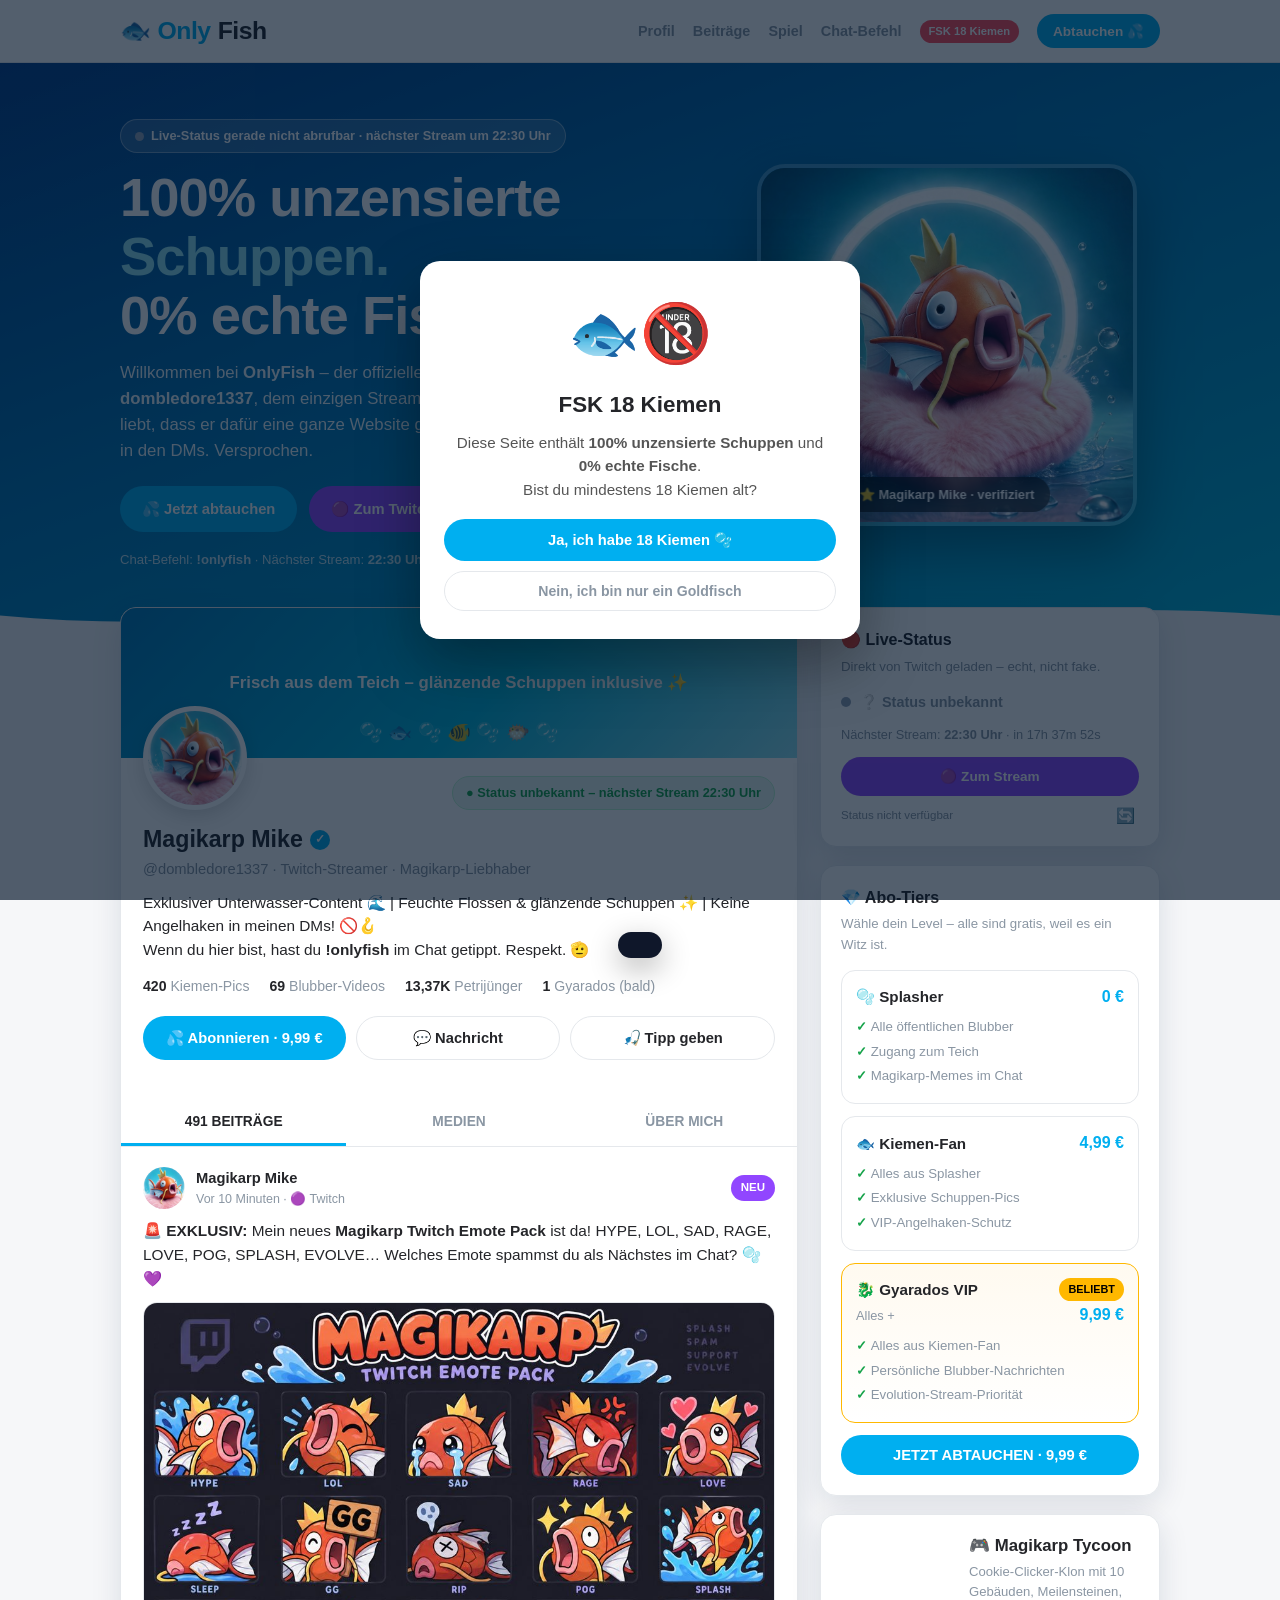
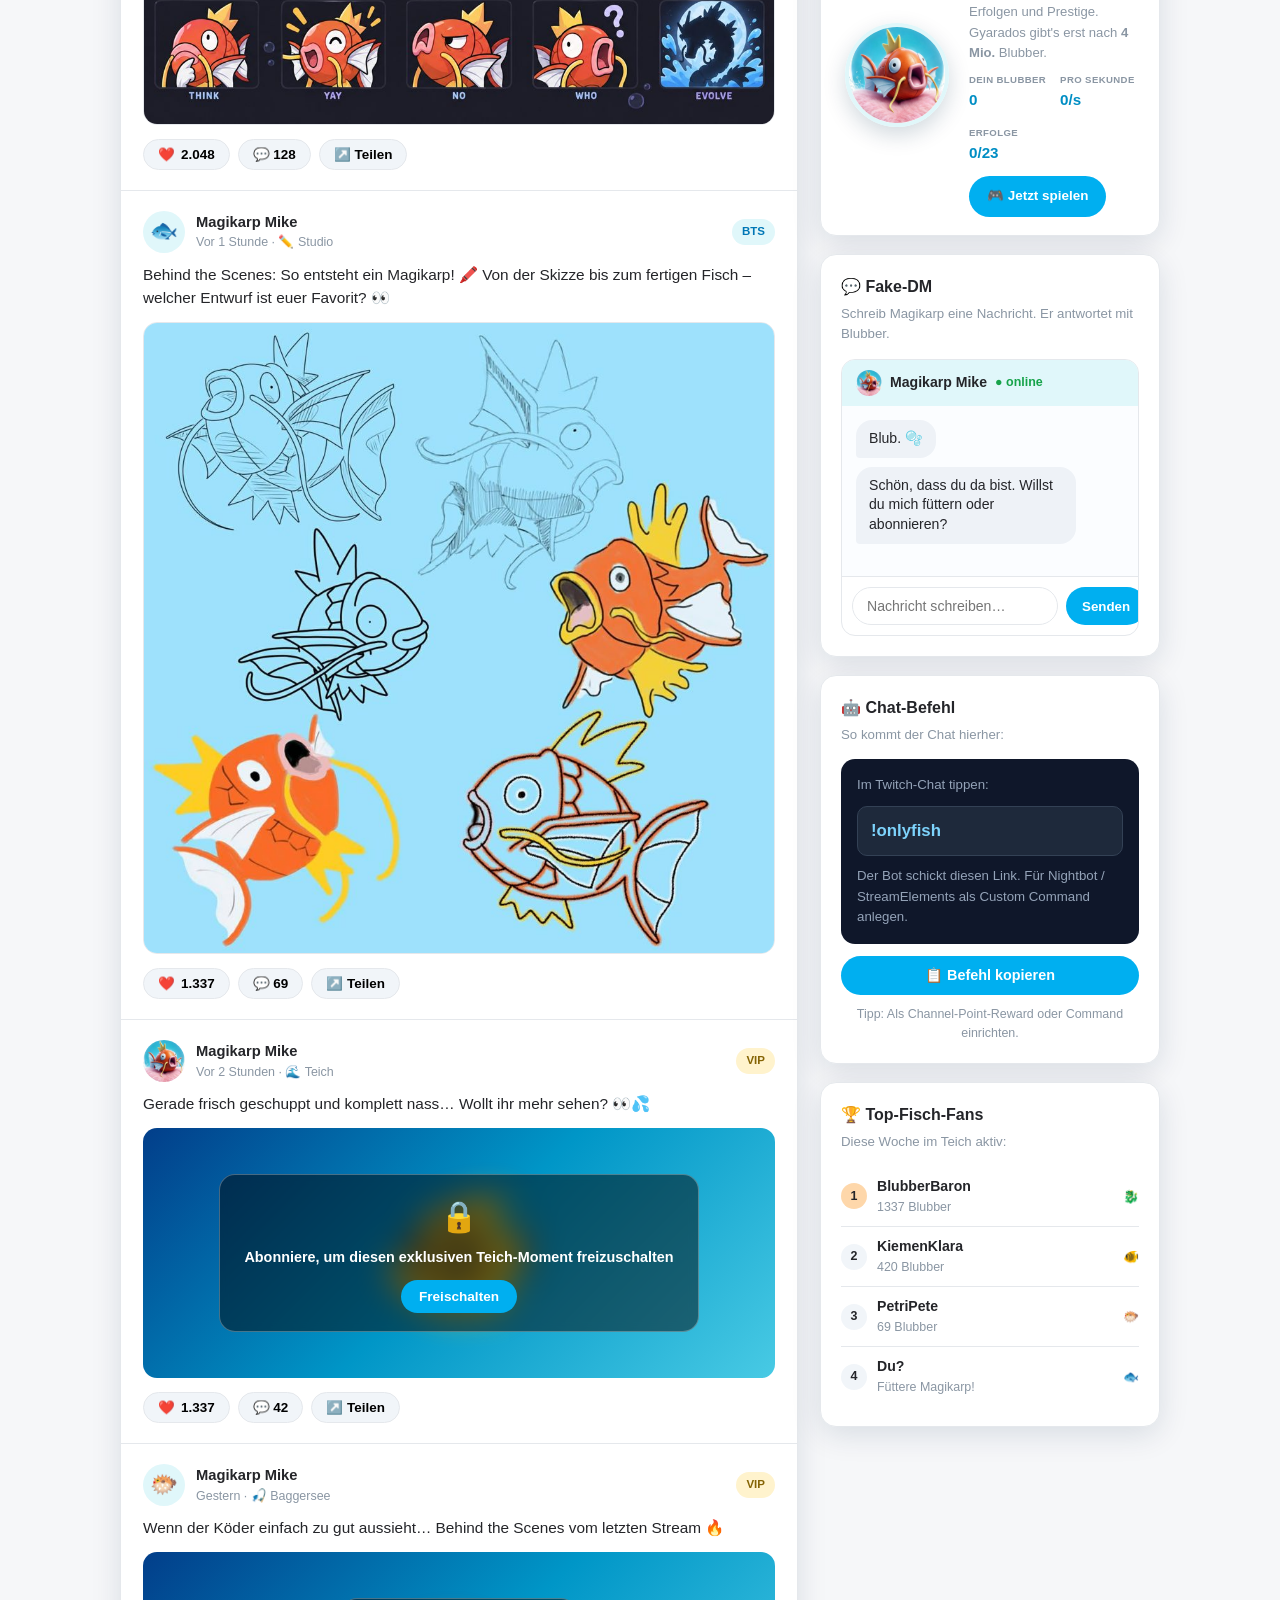
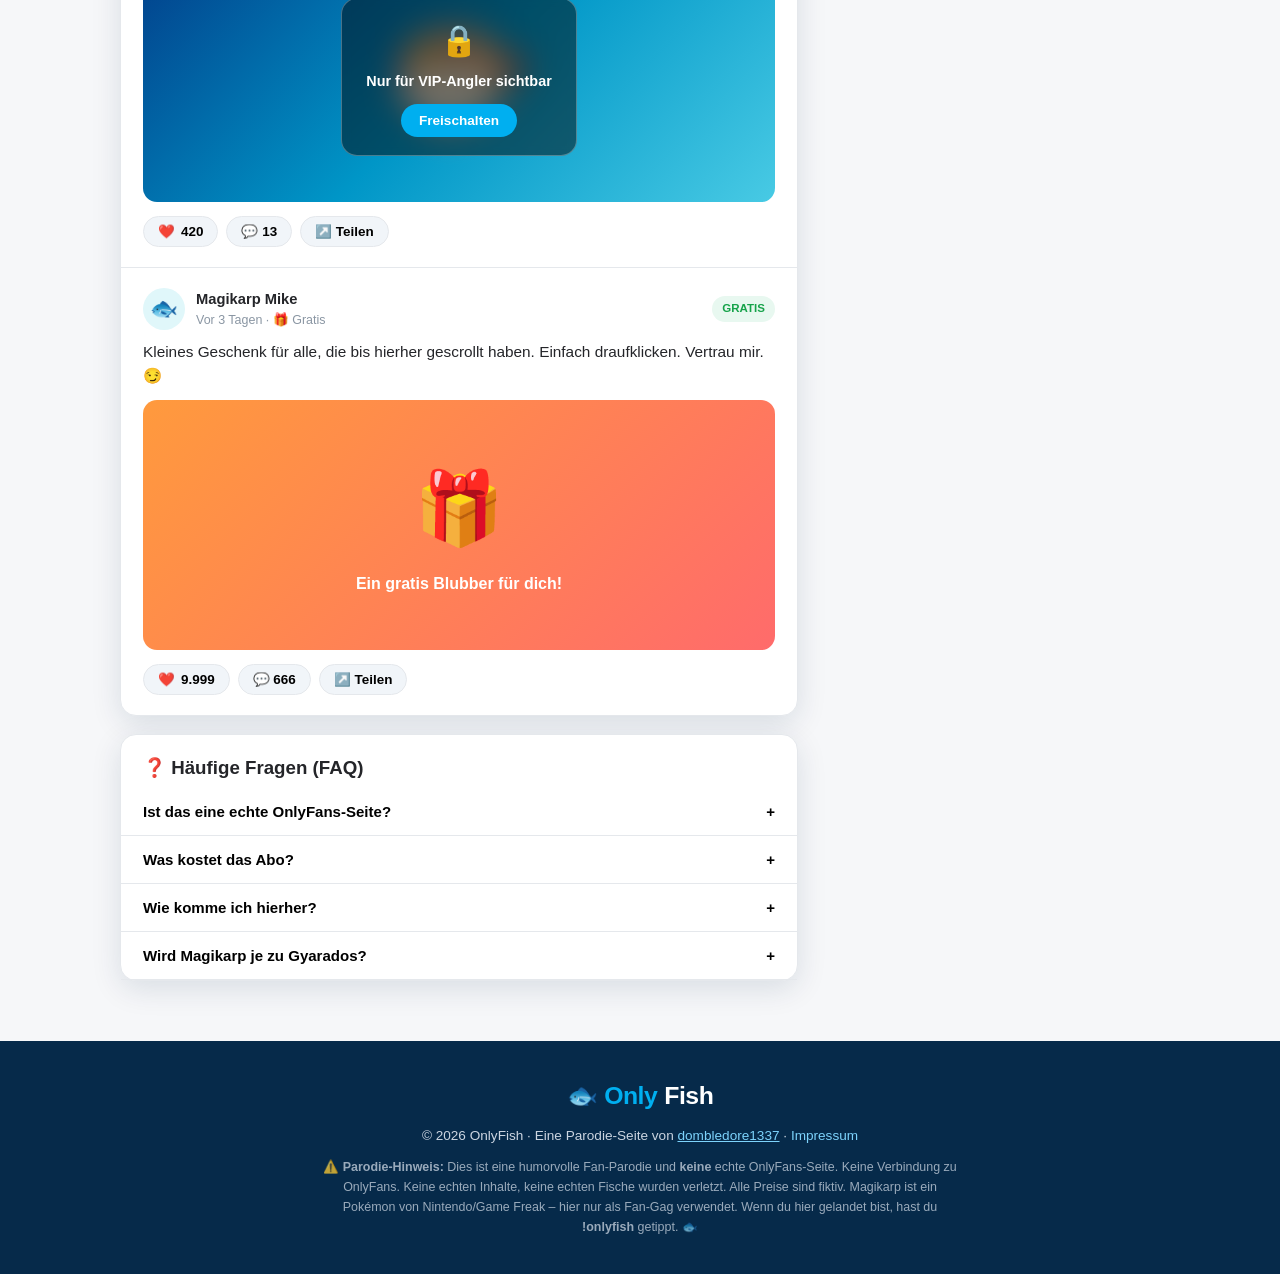
==== commit 9d4b813b: "Prestige-Baum mit Mega Gyarados (wie Cookie Clickers Heavenly Chips) Aufsteigen gab bisher nur einen" ====
--- a/index.html
+++ b/index.html
@@ -803,11 +803,13 @@
       var BONI = {a_100:0.01,a_1000:0.02,a_10k:0.05,a_total1:0.01,a_total2:0.02,a_total3:0.03,
                   a_total4:0.07,a_b10:0.02,a_b100:0.04,a_cps1:0.01,a_cps2:0.03,a_evo:0.05,
                   a_gold:0.02,a_gold5:0.03,a_gold25:0.05,a_season:0.02,a_ascend:0.02,
-                  a_ascend5:0.05,a_upg:0.02,a_sell:0.02,a_ms10:0.04,a_mini:0.03};
+                  a_ascend5:0.05,a_upg:0.02,a_sell:0.02,a_ms10:0.04,a_mini:0.03,
+                  a_core1:0.02,a_core25:0.03,a_gyara:0.05,a_mega:0.10};
       var tStats = d.stats && typeof d.stats === "object" ? d.stats : {};
       var tTotal = Math.max(0, Number(d.total) || 0);
       var tClicks = Math.max(0, Number(d.clicks) || 0);
       var tAsc = Math.max(0, Number(d.ascensions) || 0);
+      var tPUp = d.pUpgrades && typeof d.pUpgrades === "object" ? d.pUpgrades : {};
       var tNb = 0;
       IDS.forEach(function(id){ tNb += Math.max(0, Math.floor(Number(b[id]) || 0)); });
       var tAllSpecies = IDS.every(function(id){ return Math.max(0, Math.floor(Number(b[id]) || 0)) > 0; });
@@ -833,7 +835,14 @@
         a_ms10: tMsTotal >= 10,
         a_mini: tAllSpecies
       };
-      var tAchBonus = 0;
+      /* Neue Prestige-Erfolge: das Spiel prueft sie bei jedem Start neu,
+         der Teaser muss dieselbe Regel anwenden. */
+      var tCores = Math.max(0, Math.floor(Number(d.cores) || 0));
+      tErreicht.a_core1  = tCores >= 1 || tAsc >= 1;
+      tErreicht.a_core25 = tCores >= 25;
+      tErreicht.a_gyara  = tPUp.p_gyara === true;
+      tErreicht.a_mega   = tPUp.p_mega === true;
+      tAchBonus = 0;   /* neu aufsummieren, inkl. der neuen Erfolge */
       Object.keys(BONI).forEach(function(k){
         if(tAch[k] === true || tErreicht[k] === true) tAchBonus += BONI[k];
       });
@@ -841,10 +850,21 @@
       cps *= (1 + Math.max(0, Number(d.ascPoints) || 0) / 100);
       if(d.evolved) cps *= 1.25;
 
+      /* Prestige-Baum: muss mit den Werten in tycoon.js uebereinstimmen,
+         sonst zeigt die Startseite andere Zahlen als das Spiel. */
+      var tPBonus = 0, tPMult = 1;
+      [["p_start",20],["p_gold",25],["p_gyara",50]].forEach(function(pair){
+        if(tPUp[pair[0]] === true) tPBonus += pair[1];
+      });
+      /* p_crit und p_ms sind Sonderverhalten (Krit-Chance, Meilensteine),
+         keine globalen Multiplikatoren - nur p_mega zaehlt hier. */
+      if(tPUp.p_mega === true) tPMult *= 3;
+      cps *= (1 + tPBonus / 100) * tPMult;
+
       cpsEl.textContent = fmt(cps) + "/s";
 
       var got = Object.keys(tAch).length;
-      achEl.textContent = got + "/23";
+      achEl.textContent = got + "/27";
     }
 
     function start(){
--- a/assets/style.css
+++ b/assets/style.css
@@ -210,6 +210,14 @@
   .ty-fish:active{transform:scale(1.1) rotate(-3deg)}
   .ty-fish:focus-visible img{border-color:var(--primary)}
   .ty-fish.evolved img{border-color:#ffd166;box-shadow:0 0 0 6px rgba(255,209,102,.35),0 10px 26px rgba(2,44,74,.28)}
+  /* Mega Gyarados: rot-goldener Puls, damit der Endgame-Zustand auffaellt */
+  .ty-fish.mega img{border-color:#ff5a5a;box-shadow:0 0 0 6px rgba(255,90,90,.35),0 10px 30px rgba(120,0,0,.35);
+    animation:tyMegaPulse 2.4s ease-in-out infinite}
+  @keyframes tyMegaPulse{
+    0%,100%{box-shadow:0 0 0 6px rgba(255,90,90,.32),0 10px 30px rgba(120,0,0,.35)}
+    50%{box-shadow:0 0 0 12px rgba(255,90,90,.16),0 10px 38px rgba(120,0,0,.45)}
+  }
+  @media (prefers-reduced-motion: reduce){ .ty-fish.mega img{animation:none} }
   .ty-float{position:absolute;pointer-events:none;font-weight:900;font-size:.95rem;color:var(--primary-dark);animation:tyFloat .9s ease-out forwards;z-index:5}
   .ty-float.crit{color:#e11d48;font-size:1.25rem;text-shadow:0 2px 6px rgba(255,255,255,.9)}
   @keyframes tyFloat{from{transform:translate(-50%,0);opacity:1}to{transform:translate(-50%,-52px);opacity:0}}
@@ -416,3 +424,37 @@
     .teaser-stats b{font-size:.86rem}
     .teaser-body .btn{width:100%}
   }
+
+/* ==========================================================
+   PRESTIGE-BAUM (Mega-Kerne) - eigene Sektion, damit die
+   bestehenden .ty-upg-Regeln unangetastet bleiben.
+   ========================================================== */
+.ty-badge[hidden]{display:none}
+
+.ty-core-top{display:grid;grid-template-columns:1fr 1fr;gap:8px;margin-bottom:10px}
+.ty-core-stat{display:flex;flex-direction:column;gap:1px;padding:8px 10px;border:1px solid var(--border);
+  border-radius:11px;background:linear-gradient(180deg,#f5f0ff,#fff)}
+.ty-core-stat span{font-size:.66rem;font-weight:800;color:var(--muted);text-transform:uppercase;letter-spacing:.3px}
+.ty-core-stat b{font-size:1.25rem;font-weight:900;color:#6d28d9;line-height:1.1}
+.ty-core-stat small{font-size:.62rem;color:var(--muted);line-height:1.25}
+
+.ty-core-note{margin:0 0 8px;padding:7px 10px;border-radius:9px;background:#f5f0ff;border:1px dashed #c4b5fd;
+  font-size:.7rem;font-weight:800;color:#5b21b6;line-height:1.3}
+
+.ty-cores{max-height:340px;overflow-y:auto;padding-right:3px;margin-bottom:4px}
+
+.ty-core{display:flex;align-items:center;gap:9px;width:100%;text-align:left;border:1.5px solid #ddd6fe;
+  background:linear-gradient(180deg,#fbf8ff,#fff);border-radius:11px;padding:8px 10px;margin-bottom:6px;
+  cursor:pointer;font-family:inherit;transition:.13s}
+.ty-core:hover:not(.locked){border-color:#8b5cf6;transform:translateY(-1px)}
+.ty-core.locked{opacity:.55;cursor:not-allowed;background:#f8fafc;border-color:var(--border)}
+.ty-core-icon{font-size:1.15rem;width:24px;text-align:center;flex-shrink:0}
+.ty-core-body{flex:1;min-width:0;display:flex;flex-direction:column;gap:1px}
+.ty-core-body strong{font-size:.8rem;font-weight:800}
+.ty-core-body small{font-size:.67rem;color:var(--muted)}
+.ty-core-cost{font-size:.72rem;font-weight:900;color:#7c3aed;white-space:nowrap;flex-shrink:0}
+
+@media (max-width:400px){
+  .ty-core-top{grid-template-columns:1fr}
+  .ty-core-stat b{font-size:1.1rem}
+}
